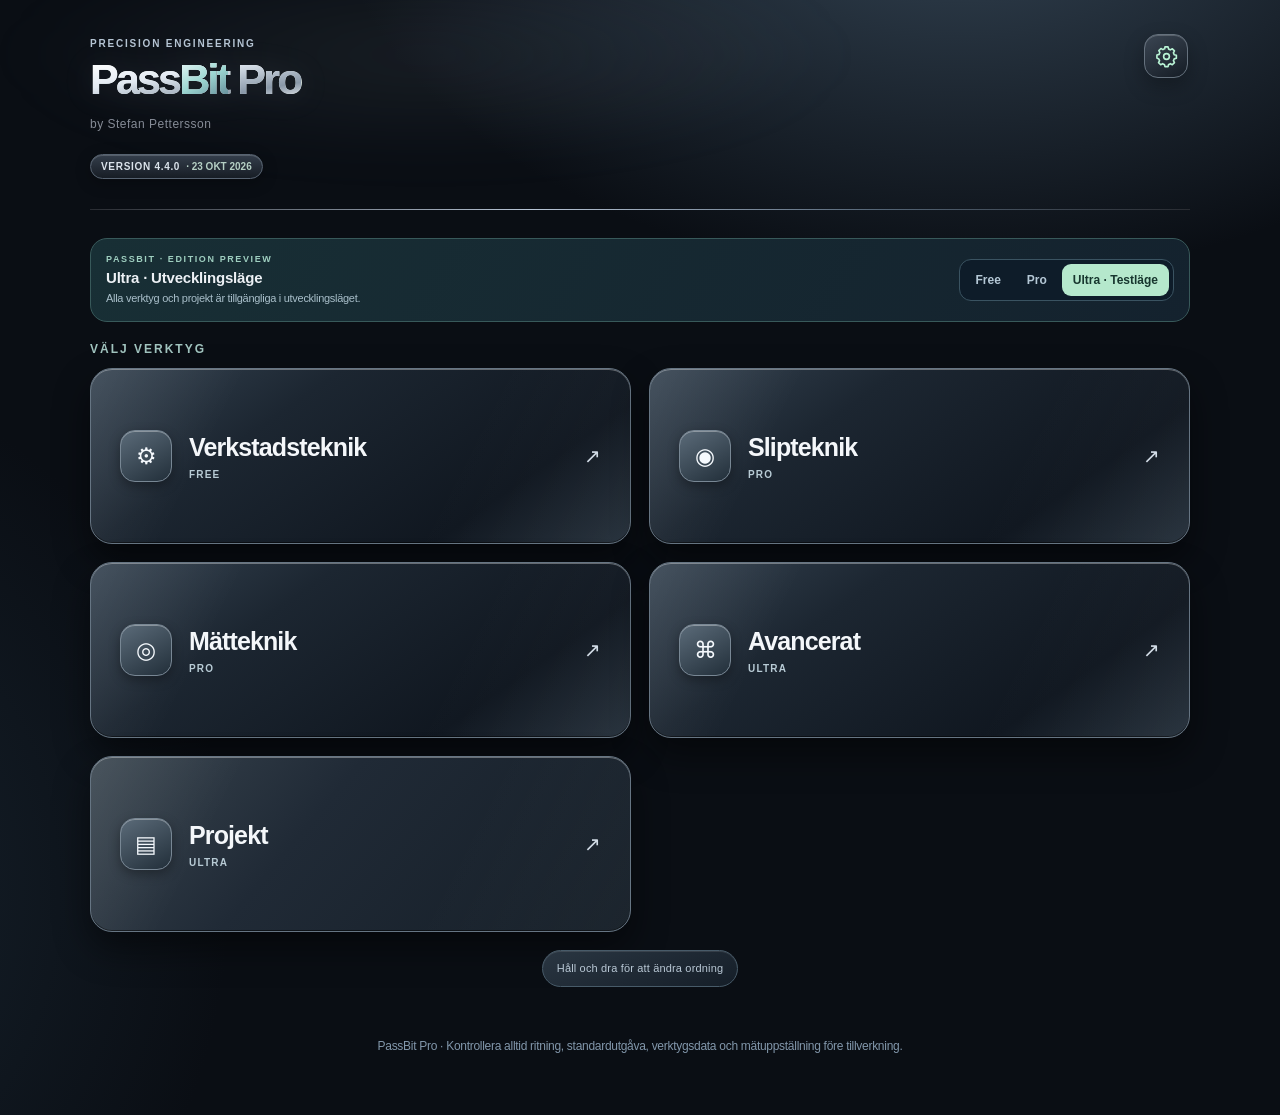
==== index.html @ 86dcd720 "PassBit 4.4.0 add hydraulics blade, Parker reference atlas and live measuring tools" ====
<!DOCTYPE html>

<html lang="sv"><head><meta charset="utf-8"/><meta content="width=device-width,initial-scale=1,viewport-fit=cover" name="viewport"/>
<meta content="#0d1727" name="theme-color"/><meta content="yes" name="apple-mobile-web-app-capable"/><meta content="black-translucent" name="apple-mobile-web-app-status-bar-style"/><meta content="PassBit Pro" name="apple-mobile-web-app-title"/>
<title>PassBit Pro – Precision Engineering</title>
<link rel="stylesheet" href="assets/css/base.css?v=4.3.0"><link rel="stylesheet" href="assets/css/motion.css?v=4.3.0"><link rel="stylesheet" href="assets/css/home-layout.css?v=4.3.0"><link rel="stylesheet" href="assets/css/projects.css?v=4.3.0"><link rel="stylesheet" href="assets/css/menu-design.css?v=4.3.0"><link rel="stylesheet" href="assets/css/feature-panels.css?v=4.3.0"><link rel="stylesheet" href="assets/css/hydraulics.css?v=4.4.0"></head><body class="home-view"><main>
<header><div class="eyebrow">PRECISION ENGINEERING</div><h1><span class="brand">Pass<span class="brand-accent">Bit</span> Pro</span></h1><p>by Stefan Pettersson</p><div class="pb-build-version" aria-label="Appversion">VERSION 4.4.0 <span>· 23 OKT 2026</span></div><button aria-label="Inställningar" class="settings-gear" id="settingsGear" title="Inställningar" type="button"><svg aria-hidden="true" class="pb-icon" fill="none" height="24" stroke="currentColor" stroke-linecap="round" stroke-linejoin="round" stroke-width="1.7" viewbox="0 0 24 24" width="24"><path d="M10.4 2h3.2l.6 2.3a8 8 0 0 1 1.8.8l2.1-1.1 2.2 2.2-1.1 2.1a8 8 0 0 1 .8 1.8l2.3.6v3.2l-2.3.6a8 8 0 0 1-.8 1.8l1.1 2.1-2.2 2.2-2.1-1.1a8 8 0 0 1-1.8.8l-.6 2.3h-3.2l-.6-2.3a8 8 0 0 1-1.8-.8l-2.1 1.1-2.2-2.2 1.1-2.1a8 8 0 0 1-.8-1.8L2 13.6v-3.2l2.3-.6a8 8 0 0 1 .8-1.8L4 5.9l2.2-2.2 2.1 1.1a8 8 0 0 1 1.8-.8z"></path><circle cx="12" cy="12" r="3"></circle></svg></button></header>
<section aria-label="Inställningar" class="hidden" id="settingsPanel">
<div class="panel settings-panel"><div class="settings-head"><h2 data-i18n="settings">Inställningar</h2><button aria-label="Stäng" class="settings-close" id="settingsClose" type="button"><svg aria-hidden="true" class="pb-icon" fill="none" height="24" stroke="currentColor" stroke-linecap="round" stroke-linejoin="round" stroke-width="1.7" viewbox="0 0 24 24" width="24"><path d="M5 5l14 14M19 5 5 19"></path></svg></button></div>
<label data-i18n="language" for="languageSelect">Språk</label><select id="languageSelect"><option value="sv">Svenska</option><option value="en">English</option></select>
<label data-i18n="theme" for="themeSelect">Utseende</label><select id="themeSelect"><option value="dark">Mörkt</option><option value="light">Ljust</option></select>
<label for="inputUnit">Inmatning / Input</label><select id="inputUnit"><option value="mm">Millimeter (mm)</option><option value="in">Inch (in) – ange via IN-knapp</option></select><p class="fine">I inch-läge visas en IN-knapp vid längdfälten. Ange måttet i tum så konverteras det exakt till mm för beräkningen. Detta ändrar inte sparade mätvärden.</p><label for="displayUnit">Resultatenhet / Display unit</label><select id="displayUnit"><option value="mm">Millimeter (mm)</option><option value="in">Tum (inch)</option></select><p class="fine">Visningen växlar enhet för längdresultat. Indata, beräkningsnoggrannhet och sparade mätvärden behålls i mm. Hastighet och vinklar påverkas inte.</p>
<div class="settings-group"><div class="section-kicker" id="gaugeSetSettingTitle">PASSBITSSET</div>
<button class="settings-gauge-btn" id="settingsGaugeSet" type="button"><span class="settings-gauge-icon"><svg aria-hidden="true" class="pb-icon" fill="none" height="24" stroke="currentColor" stroke-linecap="round" stroke-linejoin="round" stroke-width="1.7" viewbox="0 0 24 24" width="24"><rect height="18" rx="2" width="16" x="4" y="3"></rect><path d="M8 7h8M8 11h8M8 15h5M8 19h5"></path></svg></span><span class="settings-gauge-copy"><strong>Mitt passbitsset</strong><small>Visa och redigera mina passbitar</small></span><span aria-hidden="true">›</span></button><p class="fine">Nya beräkningsfält startar på 0. Ditt sparade passbitsset och dina projekt påverkas inte.</p>
</div>
<div class="pb63-settings"><div class="settings-group"><div class="section-kicker">OM APPEN</div><p class="fine"><strong>PassBit Pro · version 1.0</strong><br/>Precision Engineering · by Stefan Pettersson</p></div>
<div class="section-kicker">PERSONLIG VERKTYGSLÅDA</div>
<button class="settings-gauge-btn" id="pb63reorder" type="button"><span class="pb63-setting-symbol">↕</span><span class="settings-gauge-copy"><strong>Ordna mina verktyg</strong><small>Flytta menyer upp eller ned på startsidan</small></span><span>›</span></button>
<div aria-label="Ändra verktygens ordning" class="pb64-order-list hidden" id="pb64orderlist"></div>
<button class="settings-gauge-btn" id="pb63resetorder" type="button"><span class="pb63-setting-symbol">↺</span><span class="settings-gauge-copy"><strong>Återställ menyordning</strong><small>Visa verktygen i ursprunglig ordning</small></span><span>›</span></button>
<div class="section-kicker">MINA PROJEKT &amp; DATA</div>
<button class="settings-gauge-btn" id="pb63projects" type="button"><span class="pb63-setting-symbol">▤</span><span class="settings-gauge-copy"><strong>Sparade projekt</strong><small>Mätserier, servicejobb och projektöversikt</small></span><span>›</span></button>
<div aria-live="polite" class="hidden" id="pb63projectlist"></div>
<button class="settings-gauge-btn" id="pb63backup" type="button"><span class="pb63-setting-symbol">⇩</span><span class="settings-gauge-copy"><strong>Exportera komplett säkerhetskopia</strong><small>Inställningar, passbitar, mätningar och servicejobb · JSON</small></span><span>›</span></button>
<div class="section-kicker">ENHETER &amp; VISNING</div>
<label for="pb63tempunit">Temperaturenhet</label><select id="pb63tempunit"><option value="C">Celsius (°C)</option><option value="F">Fahrenheit (°F)</option></select>
<p class="fine">Temperaturfält visas i vald enhet. Beräkningarna använder fortfarande °C internt. Temperaturdifferenser och utvidgningskoefficienter ändras inte.</p>
<label for="pb63precision">Resultatprecision (där stöd finns)</label><select id="pb63precision"><option value="auto">Automatisk</option><option value="3">3 decimaler</option><option value="4">4 decimaler</option><option value="5">5 decimaler</option></select>
<p class="fine">Visningspreferens för framtida instrumentvyer. Befintliga verktyg behåller sina verifierade avrundningsregler.</p>
<div class="fine" id="pb63status" role="status"></div>
</div>
<p class="note" data-i18n="saved">Dina inställningar sparas på den här enheten.</p></div></section>
<div class="edition-panel" id="editionPanel"><div><div class="edition-label">PASSBIT · EDITION PREVIEW</div><strong id="editionName">Pro · Utvecklingsläge</strong><small id="editionDesc">Testa Free och Pro före lansering. Inga köp görs här.</small></div><div class="edition-actions"><button class="edition-btn" id="previewFree" type="button">Free</button><button class="edition-btn" id="previewPro" type="button">Pro</button><button type="button" class="edition-btn active" id="previewUltra">Ultra · Testläge</button></div></div>
<div class="sectiontitle" id="homeTitle">Välj verktyg</div>
<div aria-live="polite" class="panel hidden" id="upgradePanel"><div class="section-kicker">PASSBIT PRO</div><h2 id="upgradeTitle">Pro-verktyg</h2><p class="note" id="upgradeText">Detta verktyg ingår i Pro-versionen.</p><p class="fine" id="upgradeNote">Förhandsvisning: ingen betalning eller riktig licenskontroll är aktiverad.</p><button class="btn" id="previewUnlock" type="button">Visa i Pro-testläge</button></div>
<div class="pb63-order-banner" id="pb63orderbanner"><span>Ordna verktyg med pilarna ↑ ↓. Dina ändringar sparas automatiskt.</span><button id="pb63done" type="button">Klar</button></div>
<div aria-label="Välj område" class="pb-category-root" id="pb-category-root"><div class="pb-category-grid" id="pb-category-grid">
<button class="pb-category-card" data-category="workshop" type="button"><span class="pb-category-icon">⚙</span><strong>Verkstadsteknik</strong><span class="pb-tier">FREE</span><span class="pb-category-arrow">↗</span></button>
<button class="pb-category-card" data-category="grinding" type="button"><span class="pb-category-icon">◉</span><strong>Slipteknik</strong><span class="pb-tier">PRO</span><span class="pb-category-arrow">↗</span></button>
<button class="pb-category-card" data-category="metrology" type="button"><span class="pb-category-icon">◎</span><strong>Mätteknik</strong><span class="pb-tier">PRO</span><span class="pb-category-arrow">↗</span></button>
<button class="pb-category-card" data-category="advanced" type="button"><span class="pb-category-icon">⌘</span><strong>Avancerat</strong><span class="pb-tier">ULTRA</span><span class="pb-category-arrow">↗</span></button>
<button class="pb-category-card pb-category-project" data-category="projects" type="button"><span class="pb-category-icon">▤</span><strong>Projekt</strong><span class="pb-tier">ULTRA</span><span class="pb-category-arrow">↗</span></button>
</div><div class="pb-category-detail" hidden="" id="pb-category-detail"><button class="pb-category-back" id="pb-category-back" type="button">← Alla områden</button><div class="pb-category-head"><h2 id="pb-category-title"></h2><span class="pb-tier" id="pb-category-tier"></span></div><section id="pb-project-workspace" hidden aria-label="Projektarbetsyta">
<div class="pb-pj-top"><div><div class="section-kicker">ULTRA / ARBETSPLATS</div><h2>Projekt</h2><p class="fine">Kundjobb, mätvärden, FAT/SAT och servicerapporter · lagras lokalt på denna enhet.</p></div><button type="button" id="pj-new" class="btn">+ Nytt projekt</button></div>
<div id="pj-lock" hidden class="pb-pj-card"><h3>Projekt kräver Ultra</h3><p>Byt till Ultra-testläge i inställningarna för att prova projektarbetsytan.</p><button type="button" id="pj-try" class="btn">Prova Ultra</button></div>
<div id="pj-main">
<div class="pb-pj-card"><label for="pj-select">Välj projekt</label><select id="pj-select"><option value="">Inget projekt valt</option></select><p id="pj-status" class="fine" aria-live="polite"></p></div>
<form id="pj-form" class="pb-pj-card" autocomplete="off">
<div class="pb-pj-fields">
<label>Projektnamn<input id="pj-name" maxlength="100" required placeholder="Ex. SAT – Slipmaskin 02"></label>
<label>Kund / anläggning<input id="pj-client" maxlength="100" placeholder="Kund eller fabrik"></label>
<label>Maskin / serienummer<input id="pj-machine" maxlength="120" placeholder="Modell, maskinnummer"></label>
<label>Typ av uppdrag<select id="pj-type"><option>Service</option><option>FAT</option><option>SAT</option><option>Installation</option><option>Geometrikontroll</option><option>Annat</option></select></label>
<label>Datum<input id="pj-date" type="date"></label>
<label>Tekniker<input id="pj-tech" maxlength="100" placeholder="Ansvarig tekniker"></label>
</div>
<label>Arbetsbeskrivning / observationer<textarea id="pj-notes" rows="4" maxlength="12000" placeholder="Utfört arbete, observationer, åtgärder och återstående punkter"></textarea></label>
<div class="pb-pj-actions"><button type="submit" class="btn">Spara projekt</button><button type="button" id="pj-delete">Radera projekt</button></div>
</form>
<div class="pb-pj-card"><h3>Mätprotokoll</h3><p class="fine">Registrera mätvärden och godkända gränser. Tomma toleransfält innebär att ingen automatisk bedömning görs.</p>
<div class="pb-pj-fields">
<label>Mätpunkt<input id="pj-mpoint" maxlength="100" placeholder="Ex. Spindelkast X"></label>
<label>Uppmätt värde<input id="pj-mvalue" inputmode="decimal" placeholder="Ex. 0,006"></label>
<label>Enhet<input id="pj-munit" maxlength="20" placeholder="mm, µm, °C"></label>
<label>Min tillåtet<input id="pj-mmin" inputmode="decimal" placeholder="Valfritt"></label>
<label>Max tillåtet<input id="pj-mmax" inputmode="decimal" placeholder="Valfritt"></label>
</div><button type="button" class="btn" id="pj-add-measure">+ Lägg till mätpunkt</button>
<div class="pb-pj-table-wrap"><table class="pb-pj-table"><thead><tr><th>Mätpunkt</th><th>Värde</th><th>Gräns</th><th>Bedömning</th><th></th></tr></thead><tbody id="pj-measures"></tbody></table></div>
</div>
<div class="pb-pj-card"><h3>Rapport & säkerhetskopia</h3><p class="fine">Rapporten skapas som en HTML-fil som kan öppnas och skrivas ut till PDF. Kontrollera alltid värden och godkännanden mot tillämplig instruktion.</p>
<div class="pb-pj-actions"><button type="button" id="pj-report" class="btn">Exportera FAT/SAT-rapport</button><button type="button" id="pj-export">Exportera projekt (JSON)</button><label class="pb-pj-upload">Importera JSON<input id="pj-import" type="file" accept=".json,application/json" hidden></label></div>
</div></div></section><div class="pb-category-tools" id="pb-category-tools"></div></div></div><div aria-label="Snabbstart för verktyg" class="dashboard">
<button class="dashbtn" data-go="fits"><span class="glyph"><svg aria-hidden="true" class="pb-icon" fill="none" height="24" stroke="currentColor" stroke-linecap="round" stroke-linejoin="round" stroke-width="1.7" viewbox="0 0 24 24" width="24"><circle cx="12" cy="12" r="8"></circle><circle cx="12" cy="12" r="4"></circle><path d="M12 2v3M12 19v3M2 12h3M19 12h3"></path></svg></span><strong>ISO 286-passningar</strong><span aria-label="Pro" class="pro-label">PRO</span></button>
<button class="dashbtn" data-go="holes"><span class="glyph"><svg aria-hidden="true" class="pb-icon" fill="none" height="24" stroke="currentColor" stroke-linecap="round" stroke-linejoin="round" stroke-width="1.7" viewbox="0 0 24 24" width="24"><path d="M4 20 20 4M7 17l-2-2m6-2-2-2m6-2-2-2m6-2-2-2"></path><path d="M3 21h5M16 3h5"></path></svg></span><strong>Borr &amp; brotsch</strong></button>
<button class="dashbtn" data-go="screws"><span class="glyph"><svg aria-hidden="true" class="pb-icon" fill="none" height="24" stroke="currentColor" stroke-linecap="round" stroke-linejoin="round" stroke-width="1.7" viewbox="0 0 24 24" width="24"><path d="M8 3h8l3 5-3 5H8L5 8z"></path><path d="M12 13v8M9 17h6M9 20h6"></path></svg></span><strong>Skruv &amp; nycklar</strong></button>
<button class="dashbtn" data-go="sin"><span class="glyph"><svg aria-hidden="true" class="pb-icon" fill="none" height="24" stroke="currentColor" stroke-linecap="round" stroke-linejoin="round" stroke-width="1.7" viewbox="0 0 24 24" width="24"><path d="M3 20h18L3 4z"></path><path d="M3 15h5v5M7 20a4 4 0 0 0-4-4"></path></svg></span><strong>Sinuslinjal</strong></button>
<button class="dashbtn" data-go="blocks"><span class="glyph"><svg aria-hidden="true" class="pb-icon" fill="none" height="24" stroke="currentColor" stroke-linecap="round" stroke-linejoin="round" stroke-width="1.7" viewbox="0 0 24 24" width="24"><rect height="8" rx="1" width="6" x="3" y="13"></rect><rect height="12" rx="1" width="6" x="9" y="9"></rect><rect height="17" rx="1" width="6" x="15" y="4"></rect></svg></span><strong>Passbitsbyggare</strong><span aria-label="Pro" class="pro-label">PRO</span></button>
<button class="dashbtn" data-go="convert"><span class="glyph"><svg aria-hidden="true" class="pb-icon" fill="none" height="24" stroke="currentColor" stroke-linecap="round" stroke-linejoin="round" stroke-width="1.7" viewbox="0 0 24 24" width="24"><path d="M4 7h16m-4-4 4 4-4 4M20 17H4m4-4-4 4 4 4"></path></svg></span><strong>mm ↔ inch</strong></button>
<button class="dashbtn" data-go="thermal"><span class="glyph"><svg aria-hidden="true" class="pb-icon" fill="none" height="24" stroke="currentColor" stroke-linecap="round" stroke-linejoin="round" stroke-width="1.7" viewbox="0 0 24 24" width="24"><path d="M10 14V5a3 3 0 0 1 6 0v9a5 5 0 1 1-6 0Z"></path><path d="M13 10v8"></path><circle cx="13" cy="18" r="1"></circle></svg></span><strong>Temperatur</strong><span aria-label="Pro" class="pro-label">PRO</span></button>
<button class="dashbtn" data-go="fittings"><span class="glyph">⬡</span><strong>Rörkopplingar · bildatlas</strong></button>
<button class="dashbtn" data-go="cutting"><span class="glyph"><svg aria-hidden="true" class="pb-icon" fill="none" height="24" stroke="currentColor" stroke-linecap="round" stroke-linejoin="round" stroke-width="1.7" viewbox="0 0 24 24" width="24"><circle cx="12" cy="12" r="8"></circle><path d="M12 4v4m8 4h-4m-4 8v-4m-8-4h4"></path><path d="M10 10l4 4m0-4-4 4"></path></svg></span><strong>Skärdata</strong><span aria-label="Pro" class="pro-label">PRO</span></button>
<button class="dashbtn" data-go="grinding"><span class="glyph"><svg aria-hidden="true" class="pb-icon" fill="none" height="24" stroke="currentColor" stroke-linecap="round" stroke-linejoin="round" stroke-width="1.7" viewbox="0 0 24 24" width="24"><circle cx="12" cy="12" r="9"></circle><circle cx="12" cy="12" r="3"></circle><path d="M12 3v5m9 4h-5m-4 9v-5m-9-4h5"></path></svg></span><strong>Slipdata</strong></button>
<button class="dashbtn" data-go="runout"><span class="glyph"><svg aria-hidden="true" class="pb-icon" fill="none" height="24" stroke="currentColor" stroke-linecap="round" stroke-linejoin="round" stroke-width="1.7" viewbox="0 0 24 24" width="24"><circle cx="12" cy="12" r="9"></circle><circle cx="12" cy="12" r="3"></circle><path d="M12 3v4M21 12h-4M12 21v-4M3 12h4"></path></svg></span><strong>Kast &amp; excentricitet</strong><span aria-label="Pro" class="pro-label">PRO</span></button>
<button class="dashbtn" data-go="chain"><span class="glyph"><svg aria-hidden="true" class="pb-icon" fill="none" height="24" stroke="currentColor" stroke-linecap="round" stroke-linejoin="round" stroke-width="1.7" viewbox="0 0 24 24" width="24"><rect height="14" rx="2" width="18" x="3" y="5"></rect><path d="M7 5v5m4-5v3m4-3v5m4-5v3"></path></svg></span><strong>Toleranskedjor</strong><span aria-label="Pro" class="pro-label">PRO</span></button>
<button class="dashbtn" data-go="shrink"><span class="glyph"><svg aria-hidden="true" class="pb-icon" fill="none" height="24" stroke="currentColor" stroke-linecap="round" stroke-linejoin="round" stroke-width="1.7" viewbox="0 0 24 24" width="24"><path d="M10 14V5a3 3 0 0 1 6 0v9a5 5 0 1 1-6 0Z"></path><path d="M13 10v8"></path></svg></span><strong>Krymp &amp; presspassning</strong><span aria-label="Pro" class="pro-label">PRO</span></button>
<button class="dashbtn" data-go="measure"><span class="glyph"><svg aria-hidden="true" class="pb-icon" fill="none" height="24" stroke="currentColor" stroke-linecap="round" stroke-linejoin="round" stroke-width="1.7" viewbox="0 0 24 24" width="24"><rect height="18" rx="2" width="14" x="5" y="4"></rect><path d="M9 4V2h6v2M9 11h6M9 15h6M9 19h4"></path></svg></span><strong>Mätprotokoll</strong><span aria-label="Pro" class="pro-label">PRO</span></button>
<button class="dashbtn" data-go="metrology"><span class="glyph">◈</span><strong>Mätteknik</strong><span class="pro-label">PRO</span></button>
<button class="dashbtn" data-go="alignment"><span class="glyph">◈</span><strong>Maskingeometri</strong><span class="pro-label">PRO</span></button>
<button class="dashbtn" data-go="cncpro"><span class="glyph">◈</span><strong>CNC-teknik</strong><span class="pro-label">PRO</span></button>
<button class="dashbtn" data-go="grindpro"><span class="glyph">◉</span><strong>Slipteknik</strong><span class="pro-label">PRO</span></button>
<button class="dashbtn" data-go="field"><span class="glyph">◈</span><strong>Fältservice &amp; SAT/FAT</strong><span class="pro-label">PRO</span></button>
<button class="dashbtn" data-go="assistant"><span class="glyph">◈</span><strong>Precision Assistant</strong><span class="pro-label">PRO</span></button>
<button class="dashbtn" data-go="analysis10"><span class="glyph">◎</span><strong>Rundhetsanalys</strong><span class="pro-label">PRO</span></button>
<button class="dashbtn" data-go="diagnostic10"><span class="glyph">⌁</span><strong>Diagnostik · Slipning & spindel</strong><span class="pro-label">PRO</span></button>
<button class="dashbtn" data-go="workshop10"><span class="glyph">⌑</span><strong>Verkstadsreferens</strong><span class="pro-label">PRO</span></button>
<button class="dashbtn" data-go="reports10"><span class="glyph">▤</span><strong>Kontrollrapporter</strong><span class="pro-label">PRO</span></button>
<button class="dashbtn" data-go="sinumerik"><span class="glyph"><svg aria-hidden="true" class="pb-icon" fill="none" height="24" stroke="currentColor" stroke-linecap="round" stroke-linejoin="round" stroke-width="1.7" viewbox="0 0 24 24" width="24"><rect height="16" rx="2" width="18" x="3" y="4"></rect><path d="M7 9h10M7 13h4M15 13h2M7 17h3"></path></svg></span><strong>SINUMERIK ONE</strong></button><button class="dashbtn" data-go="abbrobot"><span class="glyph">▣</span><strong>ABB Robotar</strong></button><button class="dashbtn" data-go="pneumatics" type="button"><span class="glyph">◫</span><strong>Pneumatik · Festo</strong></button><button class="dashbtn" data-go="cylinders" type="button"><span class="glyph">▤</span><strong>Cylindrar &amp; sensorer</strong></button><button class="dashbtn" data-go="hydraulics" type="button"><span class="glyph">◈</span><strong>Hydraulik · Parker</strong></button><button class="dashbtn" data-go="drawings" type="button"><span class="glyph">⌗</span><strong>Ritningsläsning</strong></button><button class="dashbtn" data-go="electrical" type="button"><span class="glyph">⌁</span><strong>Elscheman</strong></button></div><section class="hidden" id="electrical"><div class="panel"><div class="section-kicker">ELTEKNIK · REFERENSBANK</div><h2>Elscheman</h2><p class="fine">Symboler, komponentbeteckningar, principkopplingar och säker systematisk felsökning.</p><div class="pb6-grid">
<div class="pb6-card wide"><h3>Så läser du ett elschema</h3><ol class="tech-steps"><li>Identifiera matningsspänning, jord/PE, ritningsrevision och sidreferenser.</li><li>Följ kretsen från källa via skydd, manöverdon och förreglingar till last.</li><li>Läs kontaktens normalläge (opåverkad/ospänningssatt), inte hur den står vid fel.</li><li>Följ komponentbeteckningar, plintnummer och korsreferenser mellan sidor.</li><li>Verifiera med dokumentation och säker mätmetod innan du drar slutsatser.</li></ol></div>
<div class="pb6-card wide"><h3>Princip · 24 V DC reläkrets</h3><div class="tech-diagram"><svg aria-label="Förenklat styrschema med säkring, normalt stängd stoppkontakt, normalt öppen startkontakt och reläspole" role="img" viewbox="0 0 340 202"><rect fill="#0c2329" height="200" rx="8" stroke="#52746e" width="338" x="1" y="1"></rect><g fill="none" stroke="#b5ecd3" stroke-width="2"><path d="M44 27v145 M294 27v145 M44 55h32 M105 55h34 M164 55h35 M229 55h36 M265 55h29"></path><rect height="16" width="29" x="76" y="47"></rect><path d="M139 45v20 M164 45v20 M139 65l25 -20 M199 45v20 M229 45v20"></path><rect height="24" rx="12" width="29" x="265" y="43"></rect></g><g fill="#b8ead8" font-size="11"><text x="19" y="20">+24V</text><text x="281" y="20">0V</text><text x="77" y="40">F1</text><text x="141" y="39">S0</text><text x="203" y="39">S1</text><text x="268" y="37">K1</text><text x="72" y="97">Säkring</text><text x="135" y="97">NC STOPP</text><text x="204" y="97">NO START</text><text x="266" y="97">Spole</text></g><text fill="#94b9b1" font-size="10" x="18" y="190">FÖRENKLAD UTBILDNINGSSKISS · EJ SÄKERHETSKRETS</text></svg></div><p class="fine">F1 = skydd, S0 = normalt stängd kontakt, S1 = normalt öppen kontakt, K1 = reläspole. Detta är en pedagogisk seriekrets utan självhållning eller säkerhetsklassning.</p></div>
<div class="pb6-card"><h3>Vanliga beteckningar</h3><table class="tech-table"><tr><th>Exempel</th><th>Betydelse</th></tr><tr><td>F1</td><td>Säkring / skydd</td></tr><tr><td>S1</td><td>Brytare / tryckknapp</td></tr><tr><td>K1</td><td>Relä / kontaktor</td></tr><tr><td>Q1</td><td>Kopplings-/brytapparat</td></tr><tr><td>M1</td><td>Motor</td></tr><tr><td>X1</td><td>Plint / anslutning</td></tr><tr><td>PE</td><td>Skyddsledare</td></tr><tr><td>13–14</td><td>Ofta NO-hjälpkontakt</td></tr><tr><td>21–22</td><td>Ofta NC-hjälpkontakt</td></tr><tr><td>A1–A2</td><td>Ofta spolanslutning</td></tr></table><p class="fine">Beteckningar och numrering måste alltid verifieras mot schemat och komponentens datablad.</p></div>
<div class="pb6-card"><h3>Felsökning utan att gissa</h3><details class="pb6-info"><summary>Relä drar inte</summary><p>Kontrollera dokumenterad matning, förreglingskedja, styrsignal och spolspecifikation. Mät bara enligt godkänd metod och behörighet.</p></details><details class="pb6-info"><summary>PLC-utgång aktiveras men inget händer</summary><p>Skilj mellan logiskt utgångstillstånd, fysisk utgång, relä/kontaktor, matning och last. Beakta skyddskretsar.</p></details><details class="pb6-info"><summary>Givarsignal saknas</summary><p>Kontrollera givartyp (PNP/NPN/analog), matning, kablage, plint och PLC-ingångens konfiguration.</p></details><details class="pb6-info"><summary>Motor startar inte</summary><p>Dokumentera felkod, motorstartvillkor, skydd, frekvensomriktarstatus och relevanta förreglingar. Forcera aldrig skydd.</p></details></div>
<div class="pb6-card wide"><h3>Övning · NO eller NC?</h3><p>En kontakt är ritad <strong>normalt öppen (NO)</strong>. Vad betyder det?</p><div class="tech-choices"><button data-elec-answer="a" type="button">Öppen i opåverkat tillstånd</button><button data-elec-answer="b" type="button">Öppen när maskinen kör</button><button data-elec-answer="c" type="button">Alltid spänningslös</button></div><p aria-live="polite" class="fine" id="elec-feedback"></p></div>
<div class="pb6-card wide"><h3>Elsäkerhet</h3><p class="fine">Endast behörig/kvalificerad personal får utföra arbeten som kräver sådan kompetens. Följ anläggningens frånkopplings-, lås-/märknings- och kontrollrutiner. En ritning är inte bevis för att en krets är spänningslös.</p></div>
</div></div></section><section class="hidden" id="drawings"><div class="panel"><div class="section-kicker">TEKNISK DOKUMENTATION</div><h2>Ritningsläsning</h2><p class="fine">Lär dig läsa måttsättning, snitt, toleranser och geometriska krav. Illustrerade exempel är pedagogiska.</p><div class="pb6-grid">
<div class="pb6-card wide"><h3>Läs en verkstadsritning i rätt ordning</h3><div class="tech-diagram"><svg aria-label="Förenklad ritning av platta med hål och måttsättning" role="img" viewbox="0 0 340 206"><rect fill="#0c2329" height="204" rx="8" stroke="#52746e" width="338" x="1" y="1"></rect><g fill="none" stroke="#b6ead4" stroke-width="2"><rect height="90" width="160" x="86" y="42"></rect><circle cx="166" cy="87" r="19"></circle><path d="M166 27v121 M72 87h188" stroke-dasharray="5 5"></path></g><g fill="none" stroke="#8eb7b3" stroke-width="1"><path d="M86 142v20M246 142v20M86 154h160M75 42H52M75 132H52M63 42v90"></path><path d="M86 154l7 -4v8zM246 154l-7 -4v8zM63 42l-4 7h8zM63 132l-4 -7h8z"></path></g><g fill="#b7f2d8" font-size="12" text-anchor="middle"><text x="166" y="150">80 ±0,1</text><text transform="rotate(-90 42 90)" x="42" y="90">45</text><text x="215" y="78">⌀20 H7</text></g><text fill="#91b5b0" font-size="10" x="16" y="189">PRINCIPSKISS · EJ TILLVERKNINGSUNDERLAG</text></svg></div><ol class="tech-steps"><li>Läs ritningshuvudet: artikel, revision, skala, material och generell tolerans.</li><li>Identifiera vyer, snitt, detaljer och projiceringsmetod.</li><li>Läs mått, toleranser och referenser innan du tolkar geometrikrav.</li><li>Planera hur varje krav kan mätas och vilka datum/referenser som gäller.</li></ol></div>
<div class="pb6-card"><h3>Mått och toleranser</h3><details class="pb6-info"><summary>⌀, R, M och djup</summary><p>⌀ = diameter, R = radie, M = metrisk gänga. Djup och försänkning anges med särskilda symboler eller noteringar.</p></details><details class="pb6-info"><summary>80 ±0,1</summary><p>Tillåtet måttintervall 79,9–80,1 mm. Kontrollera om måttet är direkt tolererat eller styrs av generella toleranser.</p></details><details class="pb6-info"><summary>⌀20 H7</summary><p>H7 är toleransläge och grad för hål enligt ISO 286. Exakta gränsmått beror på nominell diameter och ska hämtas ur tabell/beräkningsverktyg.</p></details><details class="pb6-info"><summary>Generella toleranser</summary><p>Får bara tillämpas om ritningen hänvisar till relevant standard och version. Anta inte automatiskt ISO 2768.</p></details></div>
<div class="pb6-card"><h3>Form- och lägestoleranser (GPS)</h3><table class="tech-table"><tr><th>Begrepp</th><th>Vad kontrolleras?</th></tr><tr><td>Planhet</td><td>En ytas avvikelse från idealplan</td></tr><tr><td>Rundhet</td><td>Tvärsnittets avvikelse från cirkelform</td></tr><tr><td>Parallellitet</td><td>Orientering relativt datum</td></tr><tr><td>Vinkelräthet</td><td>90°-orientering relativt datum</td></tr><tr><td>Position</td><td>Läge relativt angivna datum</td></tr><tr><td>Kast</td><td>Variation vid rotation kring datumaxel</td></tr></table><p class="fine">Symboler, datum och materialvillkor måste läsas som en sammanhängande toleransram enligt aktuell ISO GPS-standard.</p></div>
<div class="pb6-card wide"><h3>Övning · tolka ett mått</h3><p>Ritningen anger <strong>25,00 ±0,05 mm</strong>. Vilket måttintervall är tillåtet?</p><div class="tech-choices"><button data-draw-answer="a" type="button">24,95–25,05 mm</button><button data-draw-answer="b" type="button">24,50–25,50 mm</button><button data-draw-answer="c" type="button">25,00–25,05 mm</button></div><p aria-live="polite" class="fine" id="draw-feedback"></p></div>
</div></div></section><section class="hidden" id="cylinders"><div class="panel pb40-panel"><div class="section-kicker">AUTOMATION · PNEUMATIK & SENSORTEKNIK</div><h2>Cylindrar & sensorer</h2><p class="fine">Interaktiv teknikguide för pneumatiska cylindrar, givare, ändlägesdetektering och grundläggande dimensionering. Illustrerade principer, inte fabrikatsspecifika produktbilder.</p><div class="pb40-tabs"><button type="button" class="active" data-view="cylinder">Cylindrar</button><button type="button" data-view="sensor">Sensorer</button><button type="button" data-view="setup">Bygg en funktion</button></div><div class="pb40-page" data-page="cylinder"><div class="pb40-fields"><label>Cylindertyp<select id="pb40-type"><option value="double">Dubbelverkande kolvcylinder</option><option value="single">Enkelverkande med fjäderretur</option><option value="rodless">Kolvstångslös cylinder</option><option value="compact">Kompaktcylinder</option></select></label><label>Kolvborrning Ø (mm)<input id="pb40-bore" type="number" min="6" max="320" value="32"></label><label>Kolvstång Ø (mm)<input id="pb40-rod" type="number" min="0" max="160" value="12"></label><label>Slaglängd (mm)<input id="pb40-stroke" type="number" min="1" max="3000" value="100"></label><label>Arbetstryck (bar, övertryck)<input id="pb40-pressure" type="number" min="0" max="16" step="0.1" value="6"></label><label>Verkningsgrad, uppskattad (%)<input id="pb40-eff" type="number" min="1" max="100" value="85"></label></div><svg id="pb40-cylinder-svg" viewBox="0 0 620 270" role="img" aria-label="Teknisk illustration av vald pneumatisk cylinder"></svg><div class="pb40-stats" id="pb40-stats" aria-live="polite"></div><p class="fine">Beräkning: F = p × A × uppskattad verkningsgrad. Kraftvärdena är statiska uppskattningar och inkluderar inte externa laster, dynamik eller fjäderkraft. Luftvolym avser cylindervolym per slag, inte fri luftförbrukning (Nl).</p></div><div class="pb40-page" data-page="sensor" hidden><div class="pb40-sensor-list" id="pb40-sensor-list"></div></div><div class="pb40-page" data-page="setup" hidden><h3>Välj cylinder och ändlägesgivare</h3><p class="fine">Exempel på en enkel sekvens: cylinder ut → sensor B1 aktiveras → cylinder in → sensor B0 aktiveras.</p><div class="pb40-fields"><label>Cylinder<select id="pb40-setup-cylinder"><option>Dubbelverkande ISO 15552</option><option>Kompakt ISO 21287</option><option>Kolvstångslös cylinder</option></select></label><label>Givarteknik<select id="pb40-setup-sensor"><option>Magnetisk reed-givare</option><option>Elektronisk Hall-givare</option><option>Induktiv givare</option></select></label><label>Matningsspänning<select id="pb40-voltage"><option>24 V DC</option><option>12 V DC</option></select></label></div><svg id="pb40-setup-svg" viewBox="0 0 620 250" role="img" aria-label="Cylinder med två ändlägesgivare"></svg><div id="pb40-setup-result" class="pb38-result"></div><button type="button" class="btn" id="pb40-copy">Kopiera komponentförslag</button><p class="fine">Kontrollera givarfäste, cylinderns magnetkolv, elektrisk utgång (PNP/NPN), kontakt M8/M12, kabel, skyddsklass och PLC-ingång innan beställning. En reed-/Hall-givare kräver normalt magnetkolv.</p></div></div></section><section class="hidden" id="hydraulics"><div class="panel">
<div class="section-kicker">HYDRAULIK · PARKER / ERMETO · TEKNIKBIBLIOTEK</div><h2>Hydraulik · kopplingar, rör & mätteknik</h2>
<p class="fine">Sökbar guide till hydraulkomponenter, rör, slangar, tryck, flöde och mätinstrument. Utgångspunkt i Parker-familjer. Tekniska principskisser – inte produktfotografier eller verifierade artikelnummer.</p>
<div class="hyd-tabs"><button type="button" class="active" data-tab="catalog">Kopplingar & delar</button><button type="button" data-tab="calc">Tryck & rör</button><button type="button" data-tab="gauge">Tryckmätare</button><button type="button" data-tab="flow">Flödesmätare</button><button type="button" data-tab="guide">Symboler & begrepp</button></div>
<div class="hyd-page" data-page="catalog"><div class="hyd-panel"><h3>Sök i hydraulikdatabasen</h3><p class="fine">Exempel: EO 24°, ORFS, JIC, slang, T-koppling, fläns, filter eller backventil.</p><div class="hyd-searchbox"><input id="hyd-search" type="search" placeholder="Sök koppling, rör, slang, ventil…" aria-label="Sök hydraulkomponent"><select id="hyd-filter" aria-label="Filtrera komponenter"><option>Alla</option><option>Rörkoppling</option><option>Gänga</option><option>Rör</option><option>Slang</option><option>Fläns</option><option>Ventil</option><option>System</option></select></div><div class="hyd-presets"><button type="button" data-hyd-preset="EO">EO</button><button type="button" data-hyd-preset="ORFS">ORFS</button><button type="button" data-hyd-preset="T-koppling">T-koppling</button><button type="button" data-hyd-preset="slang">Slang</button><button type="button" data-hyd-preset="filter">Filter</button></div><p id="hyd-count" class="fine"></p><div id="hyd-list" class="hyd-list"></div></div><div id="hyd-detail" class="hyd-detail" aria-live="polite"></div><p class="fine">Verifiera dimensioner, tätningssystem, arbetstryck och kombinationer mot <a href="https://ph.parker.com/" target="_blank" rel="noopener noreferrer">Parker Product &amp; Support</a> och aktuell tillverkarinformation. Parker-sortimentet är större än denna introduktionsdatabas.</p></div>
<div class="hyd-page" data-page="calc" hidden><div class="hyd-panel"><h3>Tryck, flöde, rörhastighet & effekt</h3><p class="fine">Ändra värden och se beräknade resultat. Rördiametern avser invändigt mått, inte ytterdiameter.</p><div class="hyd-grid"><label>Arbetstryck (bar)<input id="hyd-pressure" type="number" min="0" value="160" step="1"></label><label>Flöde (l/min)<input id="hyd-flow" type="number" min="0" value="30" step="1"></label><label>Rör innerdiameter (mm)<input id="hyd-id" type="number" min="0.1" value="12" step=".1"></label><label>Rak rörlängd (m)<input id="hyd-length" type="number" min="0" value="5" step=".5"></label><label>Kinematisk viskositet (mm²/s, cSt)<input id="hyd-visc" type="number" min=".1" value="32" step="1"></label><label>Densitet (kg/m³)<input id="hyd-density" type="number" min="1" value="860" step="10"></label><label>Total verkningsgrad (%)<input id="hyd-eff" type="number" min="1" max="100" value="85" step="1"></label></div><div id="hyd-pipe-svg" class="hyd-pipe"></div><div id="hyd-results" aria-live="polite"></div></div><div class="hyd-panel"><h3>Grundformler</h3><p><strong>Flödeshastighet:</strong> v = Q/A, där Q är volymflöde i m³/s och A rörets fria area i m².</p><p><strong>Hydraulisk effekt:</strong> P (kW) = p (bar) × Q (l/min) / 600.</p><p><strong>Cylinderkraft:</strong> F (N) = p (bar) × 10⁵ × A (m²). Retursidan har mindre effektiv area om kolvstång finns.</p><p><strong>Rörtryckfall:</strong> beror på längd, diameter, vätskans viskositet och densitet samt lokala motstånd.</p><p class="hyd-note">Säkerhet: dimensionera aldrig slang, rör, kopplingar eller tryckbegränsning enbart från denna kalkyl. Kontrollera tryckklass, pulslast, temperatur, media och tillämpliga standarder.</p></div></div>
<div class="hyd-page" data-page="gauge" hidden><div class="hyd-panel"><h3>Tryckmätare · visning och noggrannhet</h3><div class="hyd-grid"><label>Mätområde, max (bar)<input id="hyd-gauge-range" type="number" min="1" value="250"></label><label>Visat tryck (bar)<input id="hyd-gauge-reading" type="number" min="0" value="160"></label><label>Noggrannhetsklass (% FS)<input id="hyd-gauge-accuracy" type="number" min="0" step=".1" value="1"></label></div><div id="hyd-gauge-svg" class="hyd-dial"></div><div id="hyd-gauge-info" aria-live="polite"></div></div><div class="hyd-guide"><article><h3>Bourdonrör</h3><p>Mekanisk mätare där ett böjt metallrör deformeras av trycket och driver visaren. Vanlig för lokal avläsning.</p></article><article><h3>Tryckgivare / transducer</h3><p>Omvandlar tryck till elektrisk signal, exempelvis 4–20 mA eller 0–10 V. Kontrollera absoluttryck kontra övertryck (gauge), mätområde och matning.</p></article><article><h3>Manometer, differenstryck & pulsdämpning</h3><p>Differenstryck = skillnaden mellan två tryckpunkter, ofta över filter. Vid tryckpulser kan dämpare, vätskefyllning eller särskilt instrument behövas.</p></article></div></div>
<div class="hyd-page" data-page="flow" hidden><div class="hyd-panel"><h3>Flödesmätare · avläsning och fel</h3><div class="hyd-grid"><label>Flöde (l/min)<input id="hyd-meter-flow" type="number" min="0" value="35"></label><label>Mätområde max (l/min)<input id="hyd-meter-range" type="number" min="1" value="100"></label><label>Noggrannhet (%)<input id="hyd-meter-accuracy" type="number" min="0" step=".1" value="1"></label><label>Fel anges som<select id="hyd-meter-type"><option value="fs">% av fullskala (FS)</option><option value="reading">% av avläst värde</option></select></label></div><div id="hyd-meter-svg" class="hyd-pipe"></div><div id="hyd-meter-info" aria-live="polite"></div></div><div class="hyd-guide"><article><h3>Turbinflödesmätare</h3><p>Rotorhastigheten följer flödet. Känslig för viskositet, smuts och störd strömningsprofil.</p></article><article><h3>Kugghjulsflödesmätare</h3><p>Positiv deplacementmätning: räknar definierade volymer per rotation. Används ofta för hydraulolja.</p></article><article><h3>Variabel area / rotameter</h3><p>En flottör visar flödet på en graderad skala. Instrumentets kalibrering måste stämma med medium och driftförhållanden.</p></article><article><h3>Ultraljud</h3><p>Beräknar flöde från ljudutbredning. Kräver rätt montage, rördata och lämplig vätska.</p></article></div></div>
<div class="hyd-page" data-page="guide" hidden><div class="hyd-guide"><article><h3>P · A · B · T · L</h3><p><strong>P</strong> = tryckmatning från pump. <strong>A/B</strong> = arbetsportar till förbrukare. <strong>T</strong> = tank/retur. <strong>L</strong> = läckoljeledning eller dränering beroende på komponent.</p></article><article><h3>bar · MPa · psi</h3><p>1 bar = 0,1 MPa ≈ 14,5 psi. 100 bar = 10 MPa. En tryckmätare visar vanligen övertryck relativt atmosfären.</p></article><article><h3>l/min · m³/h · cSt</h3><p><strong>l/min</strong> är volymflöde. 60 l/min = 3,6 m³/h. <strong>cSt</strong> (mm²/s) är kinematisk viskositet – hur trögflytande oljan är.</p></article><article><h3>Δp · PN · WP · BP</h3><p><strong>Δp</strong> = tryckskillnad/tryckfall. <strong>PN</strong> = nominell tryckbeteckning. <strong>WP</strong> = arbetstryck. <strong>BP</strong> = sprängtryck. Sprängtryck får inte användas som tillåtet arbetstryck.</p></article><article><h3>24° EO · 37° JIC · ORFS</h3><p>24° och 37° anger olika tätningsgeometrier. ORFS tätar med O-ring mot plan yta. Gängor som ser lika ut garanterar inte kompatibel tätning.</p></article><article><h3>ISO 1219 · hydraulsymboler</h3><p>Riktningsventiler ritas med rutor (ett per läge). Pilar anger möjliga flödesvägar. Pump symboliseras vanligtvis med cirkel och fylld triangel utåt, hydraulmotor med triangel inåt. Streckad linje anger normalt styrsignal/pilotledning.</p></article><article><h3>Rördimension & väggtjocklek</h3><p>Exempel 12 × 1,5 mm betyder 12 mm ytterdiameter och 1,5 mm väggtjocklek. Nominell innerdiameter ≈ 12 − 2 × 1,5 = 9 mm. Kontrollera rörtoleranser och faktisk dimension.</p></article><article><h3>Säker service</h3><p>Avlasta tryck, säkra laster och ackumulatorer, kontrollera noll energi och använd lämplig skyddsutrustning före demontering. Hydraulolja under tryck kan ge allvarliga injektionsskador.</p></article></div></div>
</div></section><section class="hidden" id="pneumatics"><div class="panel"><div class="section-kicker">AUTOMATION · PNEUMATIK</div><h2>Pneumatik &amp; Festo</h2><p class="fine">Ventiler, pneumatiska symboler, portnummer och strukturerad felsökning.</p><div class="pb6-grid">
<div class="pb6-card wide"><h3>Ventilsymboler · interaktiv guide</h3><p class="fine">Förenklade principillustrationer enligt vanlig ISO 1219-logik. Rutorna representerar lägen; anslutningarna visas schematiskt. Kontrollera alltid den faktiska ventilens symbol och artikelnummer.</p><label for="pneu-valve">Välj ventil</label><select id="pneu-valve"><option value="32">3/2-ventil · normalt stängd (NC)</option><option value="52">5/2-ventil · dubbelverkande cylinder</option><option value="53">5/3-ventil · stängt mittläge</option><option value="22">2/2-ventil · av/på</option></select><label for="pneu-state">Läge</label><select id="pneu-state"></select><div aria-live="polite" class="tech-diagram" id="pneu-diagram"></div><p class="fine" id="pneu-explain"></p></div>
<div class="pb6-card"><h3>Portnummer och bokstäver</h3><table class="tech-table"><tr><th>Port</th><th>Vanlig betydelse</th></tr><tr><td>1 / P</td><td>Tryckmatning</td></tr><tr><td>2 / A</td><td>Arbetsport A</td></tr><tr><td>4 / B</td><td>Arbetsport B</td></tr><tr><td>3 / R</td><td>Avluftning A</td></tr><tr><td>5 / S</td><td>Avluftning B</td></tr><tr><td>12 / 14</td><td>Pilot-/styranslutningar, beroende på ventil</td></tr></table><p class="fine">Portbeteckningar kan variera mellan produktserier.</p></div>
<div class="pb6-card"><h3>Festo · vanliga komponenter</h3><details class="pb6-info"><summary>Magnetventil</summary><p>Elektrisk spole växlar en ventilslid eller pilotstyrning. Monostabil ventil återgår normalt med fjäder; bistabil kan behålla läge efter styrpulsen.</p></details><details class="pb6-info"><summary>Tryckregulator / filterregulator</summary><p>Ställer ned och stabiliserar arbetstryck. Filter avskiljer partiklar/kondens enligt produktens kapacitet.</p></details><details class="pb6-info"><summary>Strypbackventil</summary><p>Strypning i en flödesriktning och friare flöde i den andra. Används ofta för att justera cylinderhastighet via frånluftsstrypning.</p></details><details class="pb6-info"><summary>Tryckgivare / tryckvakt</summary><p>Övervakar tryck och ger analog signal eller kopplingssignal beroende på modell.</p></details><details class="pb6-info"><summary>Dubbelverkande cylinder</summary><p>Tryck på A eller B ger rörelse i respektive riktning. Avluftning av motsatt kammare krävs.</p></details></div>
<div class="pb6-card wide"><h3>Felsökning · välj symptom</h3><select id="pneu-symptom"><option value="nomove">Cylinder rör sig inte</option><option value="slow">Långsam eller ryckig rörelse</option><option value="leak">Luftläckage</option><option value="coil">Ventilen växlar inte</option><option value="pressure">Tryckfall</option></select><button id="pneu-check" type="button">Visa kontrollpunkter</button><ol aria-live="polite" class="tech-steps" id="pneu-steps"></ol><p class="fine">Tryckluft kan ge oväntad rörelse. Isolera och avlasta energi enligt maskinens LOTO-rutin innan ingrepp. Lossa aldrig slangar under tryck.</p></div>
<div class="pb6-card wide"><h3>Festo · originaldokumentation</h3><p class="fine">Illustrationerna är generiska utbildningsexempel, inte Festo-produktspecifika kopplingsritningar.</p><a href="https://www.festo.com/" rel="noopener noreferrer" target="_blank">Festo – produktinformation och datablad ↗</a></div>
</div></div></section><section class="hidden" id="abbrobot"><div class="panel">
<div class="section-kicker">ROBOTIK · KUNSKAPSBANK</div><h2>ABB Robotar</h2>
<p class="fine">Snabbguide för ABB IRC5 och OmniCore, RobotWare, FlexPendant och RAPID. Menyer, alarm och funktioner beror på styrsystem, RobotWare-version och maskinbyggarens integration.</p>
<div class="pb6-grid">
<div class="pb6-card wide"><h3>Sök ABB-begrepp</h3><input id="abb-search" placeholder="Sök t.ex. RAPID, robtarget, EIO, motors on" type="search"/><div class="fine" id="abb-count"></div><div class="sinu-results" id="abb-results"></div></div>
<div class="pb6-card wide"><h3>Felsökningsassistent</h3><p class="fine">Registrera händelsekod och exakt text från Event Log. Appen föreslår kontroller, men identifierar inte automatiskt alarmorsaken.</p>
<div class="sinu-form-grid">
<label>Maskin / cell<input id="abb-machine" placeholder="Robot, cell eller serienummer"/></label>
<label>Styrsystem<select id="abb-controller"><option>Okänt</option><option>IRC5</option><option>OmniCore</option></select></label>
<label>RobotWare-version<input id="abb-version" placeholder="Exempel: version enligt HMI"/></label>
<label>Event / alarmnummer<input id="abb-code" inputmode="numeric" placeholder="Skriv av exakt kod"/></label>
<label class="sinu-full">Eventtext<input id="abb-event" placeholder="Skriv av full text"/></label>
<label>Problemområde<select id="abb-symptom"><option value="event">Event / alarm</option><option value="motion">Rörelse / axel</option><option value="program">RAPID-program / stopp</option><option value="io">I/O / kommunikation</option><option value="tool">Tooldata / workobject</option><option value="cal">Kalibrering / noggrannhet</option><option value="safety">Säkerhetsstopp / förregling</option></select></label>
<label>Driftläge<select id="abb-mode"><option>Ej noterat</option><option>Manuellt</option><option>Automatiskt</option></select></label>
<label class="sinu-full">Observationer<textarea id="abb-notes" placeholder="Vad hände? Tidpunkt, RAPID-rad, status, senaste ändringar..." rows="3"></textarea></label>
</div>
<button id="abb-generate" type="button">Visa kontrollplan</button>
<div aria-live="polite" class="sinu-plan" hidden="" id="abb-plan"></div>
<div class="sinu-actions"><button disabled="" id="abb-copy" type="button">Kopiera</button><button disabled="" id="abb-save" type="button">Spara ärende</button><button disabled="" id="abb-export" type="button">Exportera textfil</button></div>
<p aria-live="polite" class="fine" id="abb-status"></p>
<details class="pb6-info"><summary>Sparade ABB-ärenden</summary><div id="abb-saved"></div><button id="abb-clear" type="button">Radera ABB-ärenden</button></details>
</div>
<div class="pb6-card wide"><h3>FlexPendant / HMI</h3>
<details class="pb6-info"><summary>Event Log</summary><p>Visar händelser och fel. Dokumentera händelsekod, text, tidsordning och eventuell följdhändelse.</p></details>
<details class="pb6-info"><summary>Jog / manuell körning</summary><p>Manuellt läge för att styra robotens rörelser enligt behörighet och säkerhetsrutiner. Kontrollera koordinatsystem, hastighet och robotens arbetsområde.</p></details>
<details class="pb6-info"><summary>Code / RAPID</summary><p>Programhantering och RAPID-kod i tillämpliga FlexPendant-versioner.</p></details>
<details class="pb6-info"><summary>I/O och signaler</summary><p>Digitala/analoga signaler och status för integrationen med cellens övriga utrustning.</p></details>
<details class="pb6-info"><summary>Calibrate / kalibrering</summary><p>Kalibreringsstatus och procedurer varierar med robotmodell och metod. Utför inte kalibrering utan korrekt metod och behörighet.</p></details>
</div>
<div class="pb6-card wide"><h3>Officiell dokumentation</h3><p class="fine">Verifiera eventnummer och serviceprocedurer mot dokumentation för rätt robot, styrsystem och RobotWare-version.</p>
<p><a href="https://library.e.abb.com/" rel="noopener noreferrer" target="_blank">ABB Library ↗</a> · <a href="https://new.abb.com/products/robotics/robotstudio" rel="noopener noreferrer" target="_blank">ABB RobotStudio ↗</a></p>
<p class="fine">Referens: ABB Operating manual – RobotStudio, dokument 3HAC032104-001. Hänvisningarna öppnas online; själva begreppsbanken fungerar offline.</p></div>
</div></div></section><section class="hidden" id="sinumerik">
<div class="panel"><div class="section-kicker">CNC · REFERENSBANK</div><h2>SINUMERIK ONE</h2>
<p class="fine">Snabbguide för SINUMERIK ONE / SINUMERIK Operate. Funktioner, menyer och beteenden beror på maskintillverkarens konfiguration, mjukvaruversion och behörighetsnivå. Läs alltid maskinens dokumentation före ändringar.</p>
<div class="pb6-grid"><div class="pb6-card wide sinu-assistant">
<div class="section-kicker">SERVICE · OFFLINE</div>
<h3>Felsökningsassistent</h3>
<p class="fine">Dokumentera ett SINUMERIK-alarm eller välj ett symptom. Du får en säker, strukturerad kontrollplan – inte en automatisk diagnos. Alarmnummer tolkas inte utan rätt Siemens-/OEM-dokumentation.</p>
<div class="sinu-form-grid">
<label>Maskin / kund<input id="sfa-machine" placeholder="Maskinbeteckning eller serienummer"/></label>
<label>Alarmnummer<input id="sfa-alarm" inputmode="numeric" placeholder="Ange exakt nummer"/></label>
<label class="sinu-full">Alarmtext / meddelande<input id="sfa-text" placeholder="Skriv av texten exakt som i HMI"/></label>
<label>Subsystem<select id="sfa-system"><option value="unknown">Okänt / inte fastställt</option><option value="NC">NC / NCK</option><option value="PLC">PLC / maskinlogik</option><option value="Drive">Drive / axeldrift</option><option value="HMI">HMI / kommunikation</option></select></label>
<label>Symptom<select id="sfa-symptom"><option value="alarm">Alarm eller meddelande</option><option value="axis">Axel rör sig inte / referensproblem</option><option value="spindle">Spindel startar inte / stoppar</option><option value="program">Programmet startar inte / avbryts</option><option value="tool">Verktygsväxling / verktygsdata</option><option value="comm">HMI, nätverk eller kommunikation</option><option value="quality">Måttavvikelse / ytproblem</option></select></label>
<label>Driftläge<select id="sfa-mode"><option value="Ej noterat">Ej noterat</option><option>JOG</option><option>MDA</option><option>AUTO</option><option>REF POINT</option></select></label>
<label>Aktiv kanal / axel<input id="sfa-axis" placeholder="Exempel: Kanal 1 / X"/></label>
<label class="sinu-full">Observationer och omständigheter<textarea id="sfa-notes" placeholder="Vad hände före felet? Programblock, tidpunkt, förändringar..." rows="3"></textarea></label>
</div>
<button id="sfa-generate" type="button">Visa felsökningsplan</button>
<div aria-live="polite" class="sinu-plan" hidden="" id="sfa-plan"></div>
<div class="sinu-actions">
<button disabled="" id="sfa-copy" type="button">Kopiera serviceunderlag</button>
<button disabled="" id="sfa-save" type="button">Spara ärende</button>
<button disabled="" id="sfa-export" type="button">Exportera textfil</button>
</div>
<p aria-live="polite" class="fine" id="sfa-status"></p>
<details class="pb6-info"><summary>Sparade serviceärenden</summary><div id="sfa-saved"></div><button id="sfa-clear" type="button">Radera alla sparade SINUMERIK-ärenden</button></details>
</div><div class="pb6-card wide"><h3>Verifiera Siemens-alarm</h3><p class="fine">Skriv in alarmnumret i felsökningsassistenten och använd Siemens officiella dokumentation för den aktuella SINUMERIK ONE-/OEM-versionen. Appen visar inte obekräftade alarmspecifika orsaker.</p><p><a href="https://support.industry.siemens.com/" rel="noopener noreferrer" target="_blank">Siemens Industry Online Support ↗</a></p><details class="pb6-info"><summary>Vilka uppgifter behövs?</summary><p>Alarmnummer, exakt alarmtext, NCU/PLC/Drive-källa, mjukvaruversion, maskintillverkare och eventuella följdalarm. Använd dokumentets versions- och tillämpningsuppgifter vid uppslagning.</p></details></div>
<div class="pb6-card wide"><h3>Sök i kunskapsbanken</h3><label for="sinuSearch">Sök ord, HMI-begrepp eller kommando</label><input autocomplete="off" id="sinuSearch" placeholder="Exempel: JOG, R-parameter, MD, TRAORI" type="search"/><div aria-live="polite" class="fine" id="sinuCount"></div><div class="sinu-results" id="sinuResults"></div></div>
<div class="pb6-card wide"><h3>HMI · Vad betyder det?</h3>
<details class="pb6-info"><summary>Machine / Maskin</summary><p>Maskinbild för driftläge, axelpositioner, kanaler och programkörning. Visningen anpassas av maskintillverkaren.</p></details>
<details class="pb6-info"><summary>Program Manager / Programhanterare</summary><p>Öppna, organisera och välja NC-program från tillgängliga lagringsplatser. Åtkomst och filhantering varierar.</p></details>
<details class="pb6-info"><summary>Parameters / Parametrar</summary><p>Verktygsdata, nollpunktsförskjutningar och andra operatörsdata kan visas här. Ändringar kan påverka maskinens rörelser.</p></details>
<details class="pb6-info"><summary>Diagnostics / Diagnos</summary><p>Alarm, meddelanden, diagnostik och status. Dokumentera exakt alarmnummer och tillhörande text vid felsökning.</p></details>
<details class="pb6-info"><summary>Setup / Idrifttagning</summary><p>Maskin- och drivkonfiguration samt servicefunktioner kan kräva särskild behörighet. Gör inte parameterändringar utan säkerställd backup och godkännande.</p></details>
</div>
<div class="pb6-card"><h3>Positionsdata</h3><svg aria-label="Illustrerad axelpositionsdisplay" class="sinu-illustration" role="img" viewbox="0 0 320 116"><rect fill="#0a2027" height="114" rx="12" stroke="#35565b" width="318" x="1" y="1"></rect><text fill="#a0c1b7" font-size="11" x="16" y="24">AXIS · ACTUAL POSITION</text><g fill="#b5ffdb" font-family="monospace" font-size="20"><text x="17" y="55">X</text><text x="55" y="55">—</text><text x="17" y="83">Z</text><text x="55" y="83">—</text></g><text fill="#799f9c" font-size="9" x="16" y="104">Illustration – inga livevärden</text></svg><p class="fine">Maskinposition, arbetsstycksposition, aktiv nollpunktsförskjutning, resterande väg och matning är olika data. Kontrollera koordinatsystem och aktiv kanal innan du tolkar värden.</p></div>
<div class="pb6-card"><h3>Alarm &amp; felsökning</h3><p class="fine">1. Skriv av alarmnummer, full alarmtext och tidpunkt.</p><p class="fine">2. Notera driftläge, programblock, kanal och aktuell axel.</p><p class="fine">3. Kontrollera maskintillverkarens alarmdokumentation.</p><p class="fine">4. Återställ inte larm eller referenskör maskinen utan att förstå risken.</p><details class="pb6-info"><summary>NC / PLC / Drive – skillnaden</summary><p>NC hanterar numerisk styrning och banor; PLC hanterar maskinlogik och sekvenser; Drive avser drivsystem och axelreglering. Samma symptom kan bero på flera delsystem.</p></details></div>
<div class="pb6-card wide"><h3>Viktigt vid service</h3><p class="fine">Den här kunskapsbanken är en offlineorienterad snabbguide, inte en ersättning för Siemens officiella manualer eller maskinbyggarens dokumentation. Kommandon som berör koordinatsystem, verktygskompensering, orientering eller maskindata ska verifieras på aktuell maskin.</p></div>
</div></div></section>
<div class="utilitybar hidden" id="toolBar"><button id="homeButton" type="button"><svg aria-hidden="true" class="pb-icon" fill="none" height="24" stroke="currentColor" stroke-linecap="round" stroke-linejoin="round" stroke-width="1.7" viewbox="0 0 24 24" width="24"><path d="m14 5-7 7 7 7M7 12h14"></path></svg><span>Alla verktyg</span></button><button id="copyResult" type="button"><svg aria-hidden="true" class="pb-icon" fill="none" height="24" stroke="currentColor" stroke-linecap="round" stroke-linejoin="round" stroke-width="1.7" viewbox="0 0 24 24" width="24"><rect height="12" rx="2" width="12" x="8" y="8"></rect><path d="M16 8V6a2 2 0 0 0-2-2H6a2 2 0 0 0-2 2v8a2 2 0 0 0 2 2h2"></path></svg><span>Kopiera resultat</span></button></div><div class="sectiontitle hidden" id="currentTool"></div><div aria-live="polite" class="statusline hidden" id="utilityStatus"></div>
<nav aria-label="Verktyg" class="tabs"><button class="active" data-tab="sin">📐 Vinklar</button><button data-tab="blocks">🧱 Passbitar</button><button data-tab="fits">🎯 Passningar</button><button data-tab="holes">🛠️ Borr / brotsch</button><button data-tab="screws">🔩 Skruv</button><button data-tab="convert">↔️ Inch</button><button data-tab="thermal">🌡️ Temp</button><button data-tab="cutting">Skärdata</button><button data-tab="grinding">Slipdata</button><button data-tab="stock">🧱 Mitt set</button><button data-tab="runout">Kast</button><button data-tab="chain">Toleranskedja</button><button data-tab="shrink">Krymppassning</button><button data-tab="measure">Mätprotokoll</button><button data-tab="metrology">Mätteknik</button><button data-tab="alignment">Maskingeometri</button><button data-tab="cncpro">CNC-teknik</button><button data-tab="grindpro">Slipteknik</button><button data-tab="field">Fältservice &amp; SAT/FAT</button><button data-tab="assistant">Precision Assistant</button></nav>
<section class="hidden" id="metrology"><div class="panel"><div class="pb36-visual" data-visual="ruler" data-section="metrology"><div class="pb36-heading"><span>TEKNISK ILLUSTRATION</span><strong>Mätteknik · referensgeometri</strong></div><svg viewBox="0 0 600 230" role="img" aria-label="Mätteknik · referensgeometri"><g class="pb36-scene"></g></svg><p class="pb36-caption">Principillustration · ej tillverkningsritning</p></div><h2>Mätteknik &amp; mätprinciper</h2><p class="note">Praktiska mätningar och tydliga definitioner. Form- och lägeavvikelser kräver rätt referenser, mätstrategi och filtrering.</p>
<div class="pb6-grid">
<div class="pb6-card wide"><span class="pb6-tag">Rundhetsmätning · slipade ringar</span><h3>Vågighet, lobing och rundhet</h3><details class="pp-help"><summary>Förstå rundhet, vågighet och UPR</summary><p><b>Rundhet</b> beskriver avvikelsen från en ideal cirkel i ett tvärsnitt. <b>Vågighet</b> är medelfrekventa periodiska variationer runt omkretsen. <b>Ytjämnhet</b> beskriver finare, kortvågig struktur. Dessa ska inte blandas ihop.</p><p><b>UPR (undulations per revolution)</b> är antalet vågor/lober per varv. Exempel: 3 UPR = tre lober runt en ring; 12 UPR = tolv vågor per varv. För slipade lagerringar kan vågighet bidra till vibrationer och ljud, men sambandet beror på ring, lager, montering och drift.</p></details><div class="pb6-grid"><div><label for="pb6upr">Antal vågor per varv (UPR)</label><input id="pb6upr" inputmode="decimal" value="0"/></div><div><label for="pb6dia">Ringdiameter (mm)</label><input id="pb6dia" inputmode="decimal" value="0"/></div><div><label for="pb6amp">Amplitud topp–dal (µm)</label><input id="pb6amp" inputmode="decimal" value="0"/></div><div><label for="pb6rpm">Rotationsvarvtal (rpm)</label><input id="pb6rpm" inputmode="decimal" value="0"/></div></div><div class="pb6-result" id="pb6waveout">—</div><details class="pb6-info"><summary>Hur mäter man vågighet på en slipad ring?</summary>En rundhetsmätare med roterande bord eller spindel samplar radien över minst ett helt varv. En Fourier-/harmonisk analys delar upp profilen i UPR-komponenter. Val av referenscirkel, centreringsmetod, antal sampel och bandpassfilter är avgörande. TIR med mätklocka är inte samma sak som en filtrerad vågighetsparameter. 1 UPR är ofta kopplat till excentricitet/centrering; 2 UPR kan spegla ovalitet; 3 UPR trelobighet. Ett enstaka topp–dal-värde kan inte avslöja vilka harmoniska komponenter som finns.</details><p class="pb6-warn">Kalkylatorn ger geometrisk våglängd och passagefrekvens, inte en faktisk uppmätt rundhet eller vibrationsnivå.</p></div>
<div class="pb6-card"><h3>Ovalitet &amp; konicitet</h3><label>Diameter 0° vid A (mm)<input id="pb6d1" inputmode="decimal" value="0"/></label><label>Diameter 90° vid A (mm)<input id="pb6d2" inputmode="decimal" value="0"/></label><label>Diameter 0° vid B (mm)<input id="pb6d3" inputmode="decimal" value="0"/></label><label>Diameter 90° vid B (mm)<input id="pb6d4" inputmode="decimal" value="0"/></label><label>Avstånd A–B (mm)<input id="pb6dist" inputmode="decimal" value="0"/></label><div class="pb6-result" id="pb6boreout">—</div><details class="pb6-info"><summary>Mätprincip</summary>Ovalitet uppskattas som skillnaden mellan största och minsta uppmätta diameter i samma plan. Två mätvinklar kan missa andra formfel. Konicitet här är skillnaden i medeldiameter mellan två axialplan, inte fullständig cylindricitet.</details></div>
<div class="pb6-card"><h3>Temperatur till 20 °C</h3><label>Uppmätt längd (mm)<input id="pb6tempL" inputmode="decimal" value="0"/></label><label>Mättemperatur (°C)<input id="pb6tempT" inputmode="decimal" value="0"/></label><label>Utvidgningskoefficient (10⁻⁶/K)<input id="pb6alpha" inputmode="decimal" value="0"/></label><div class="pb6-result" id="pb6tempout">—</div><details class="pb6-info"><summary>Princip</summary>Beräkning för ett homogent material med konstant linjär utvidgningskoefficient: L20 = Lm / [1 + α(Tm − 20)]. Temperaturgradienter, instrumentets temperatur och osäkerhet ingår inte.</details></div>
<div class="pb6-card wide"><h3>Vanliga mätdata – snabbguide</h3><details class="pb6-info"><summary>Ra, Rz, Rt · ytstruktur</summary>Ra är aritmetiskt medelvärde av profilens absoluta höjdavvikelser. Rz är profilens maximala höjd enligt vald standard/metod; Rt är total profilhöjd över utvärderingslängden. Parametrarna är inte direkt utbytbara. Ange alltid aktuell standard, filter, mätsträcka och mätmetod.</details><details class="pb6-info"><summary>Rundhet, cylindricitet, ovalitet, konicitet</summary>Rundhet gäller ett tvärsnitt, cylindricitet hela cylinderytan. Ovalitet och konicitet är praktiska beskrivningar men ersätter inte standardiserad formutvärdering. Mät flera snitt och riktningar.</details><details class="pb6-info"><summary>Parallellitet, planhet, vinkelräthet, position · ISO GPS</summary>Formtoleranser kräver en definierad toleranszon; lägetoleranser använder ofta datum/referenser. Kontrollera ritningens symboler, datum och eventuella materialvillkor. Ett fåtal punktmätningar räcker sällan för att bevisa fullständig överensstämmelse.</details><details class="pb6-info"><summary>TIR, FIM, kast och excentricitet</summary>TIR är totalt indikatorutslag (max−min). För en ideal cirkel som roterar excentriskt kring mätaxeln är excentriciteten TIR/2. Vid ovalitet, lobing, uppspänningsfel eller vinkelfel gäller inte denna enkla tolkning.</details><details class="pb6-info"><summary>Mätosäkerhet · typ A och B</summary>Typ A bygger på statistisk analys av upprepade mätningar. Typ B kan komma från kalibreringscertifikat, upplösning, temperatur och specifikationer. Kombinera oberoende standardosäkerheter kvadratiskt; utvidgad osäkerhet U = k·uc. Enbart repeterbarhet är inte fullständig mätosäkerhet.</details><details class="pb6-info"><summary>Rundhetsfilter och UPR</summary>Välj filterband utifrån mätuppgift och specifikation. Lågordningskomponenter beskriver ofta form, högre ordningar vågighet eller ytstruktur. Bandgränser är inte universella och ska hämtas från gällande mätmetod/standard.</details></div>
<div class="pb6-card"><h3>Repeterbarhet · typ A</h3><label>Upprepade mätvärden, separerade med ;<textarea id="pb6repeats">10,001;10,002;10,000;10,001;10,003</textarea></label><div class="pb6-result" id="pb6repeatout">—</div><p>Visar stickprovsstandardavvikelse och standardosäkerhet för medelvärdet.</p></div>
<div class="pb6-card"><h3>Enkel mätosäkerhetsbudget</h3><label>Typ A standardosäkerhet (µm)<input id="pb6ua" inputmode="decimal" value="0"/></label><label>Kalibrering, standardosäkerhet (µm)<input id="pb6ub" inputmode="decimal" value="0"/></label><label>Temperatur, standardosäkerhet (µm)<input id="pb6uc" inputmode="decimal" value="0"/></label><label>Täckningsfaktor k<input id="pb6k" inputmode="decimal" value="0"/></label><div class="pb6-result" id="pb6uncout">—</div><p>Gäller endast oberoende osäkerhetsbidrag och angivna standardosäkerheter.</p></div>
</div></div></section>
<section class="hidden" id="alignment"><div class="panel"><div class="pb36-visual" data-visual="sine" data-section="alignment"><div class="pb36-heading"><span>TEKNISK ILLUSTRATION</span><strong>Uppriktning · referenslinje</strong></div><svg viewBox="0 0 600 230" role="img" aria-label="Uppriktning · referenslinje"><g class="pb36-scene"></g></svg><p class="pb36-caption">Principillustration · ej tillverkningsritning</p></div><h2>Maskingeometri &amp; uppriktning</h2><div class="pb6-grid"><div class="pb6-card"><h3>Vändglapp / backlash</h3><label>Utslag framåt (mm)<input id="pb6bf" inputmode="decimal" value="0"/></label><label>Utslag bakåt (mm)<input id="pb6bb" inputmode="decimal" value="0"/></label><div class="pb6-result" id="pb6backout">—</div><p>Skillnaden mellan avlästa positioner vid riktningsbyte. Mät under likvärdiga förhållanden.</p></div><div class="pb6-card"><h3>Rakhet / parallellitet – indikatorskillnad</h3><label>Första mätpunkt (mm)<input id="pb6a1" inputmode="decimal" value="0"/></label><label>Andra mätpunkt (mm)<input id="pb6a2" inputmode="decimal" value="0"/></label><label>Mätbas (mm)<input id="pb6base" inputmode="decimal" value="0"/></label><div class="pb6-result" id="pb6alignout">—</div><details class="pb6-info"><summary>Begränsning</summary>Två mätpunkter ger lutningsskillnad, inte fullständig rakhet, planhet eller geometrisk maskinkontroll. För uppriktning behövs känd mätgeometri, referenser och ofta fler punkter.</details></div><div class="pb6-card wide"><h3>Shimjustering · två mätplan</h3><label>Indikatorskillnad (mm)<input id="pb6shimdiff" inputmode="decimal" value="0"/></label><label>Avstånd mellan mätpunkter (mm)<input id="pb6shimbase" inputmode="decimal" value="0"/></label><label>Avstånd till justerfot från första punkt (mm)<input id="pb6shimfoot" inputmode="decimal" value="0"/></label><div class="pb6-result" id="pb6shimout">—</div><p class="pb6-warn">Endast idealiserad linjär lutningsmodell. Tecken, mekanisk uppställning och säker justeringsriktning måste fastställas på plats.</p></div></div></div></section>
<section class="hidden" id="cncpro"><div class="panel"><div class="pb36-visual" data-visual="cutting" data-section="cncpro"><div class="pb36-heading"><span>TEKNISK ILLUSTRATION</span><strong>Skärande bearbetning</strong></div><svg viewBox="0 0 600 230" role="img" aria-label="Skärande bearbetning"><g class="pb36-scene"></g></svg><p class="pb36-caption">Principillustration · ej tillverkningsritning</p></div><div class="section-kicker">CNC / MACHINING</div><h2>CNC-teknik</h2><p class="note">Fräsning och svarvning · beräkningar av skärdata och bearbetningstid.</p><div class="pb6-grid"><div class="pb6-card"><h3>Fräsning · skärdata</h3><label>Diameter D (mm)<input id="pb6millD" inputmode="decimal" value="0"/></label><label>Skärhastighet Vc (m/min)<input id="pb6millV" inputmode="decimal" value="0"/></label><label>Antal skär z<input id="pb6millZ" inputmode="decimal" value="0"/></label><label>Matning/tand fz (mm)<input id="pb6millF" inputmode="decimal" value="0"/></label><label>Skärdjup ap (mm)<input id="pb6millAp" inputmode="decimal" value="0"/></label><label>Ingreppsbredd ae (mm)<input id="pb6millAe" inputmode="decimal" value="0"/></label><div class="pb6-result" id="pb6millout">—</div><div class="pb6-card"><h3>Svarvning · skärdata</h3><label>Diameter (mm)<input id="pb6turnD" inputmode="decimal" value="0"/></label><label>Vc (m/min)<input id="pb6turnV" inputmode="decimal" value="0"/></label><label>Matning per varv (mm/varv)<input id="pb6turnF" inputmode="decimal" value="0"/></label><label>Skärlängd (mm)<input id="pb6turnL" inputmode="decimal" value="0"/></label><div class="pb6-result" id="pb6turnout">—</div></div></div></div></div></section>
<section class="hidden" id="grindpro"><div class="panel"><div class="section-kicker">GRINDING / PRECISION</div><h2>Slipteknik</h2><p class="note">Avverkning, slipningstid och skärp. Beräkningshjälp – kontrollera alltid maskinens och skivans gränser.</p><button class="btn outline" id="pb65grindSpeed" type="button">Öppna periferihastighet och hastighetskvot →</button><div class="pb6-grid"><div class="pb6-card"><h3>Slipning · avverkning och tid</h3><label>Arbetsdiameter (mm)<input id="pb6grD" inputmode="decimal" value="0"/></label><label>Sliplängd (mm)<input id="pb6grL" inputmode="decimal" value="0"/></label><label>Diameterminskning (mm)<input id="pb6grDelta" inputmode="decimal" value="0"/></label><label>Effektiv avverkning (mm³/min)<input id="pb6grQ" inputmode="decimal" value="0"/></label><div class="pb6-result" id="pb6grout">—</div><div class="pb6-card"><h3>Skärp · överlappningskvot</h3><label>Effektiv kontaktbredd (mm)<input id="pb6dressB" inputmode="decimal" value="0"/></label><label>Matning per skivvarv (mm/varv)<input id="pb6dressF" inputmode="decimal" value="0"/></label><div class="pb6-result" id="pb6dressout">—</div></div></div></div></div><div class="panel" id="pb-grinding-lab"><div class="section-kicker">SLIPTEKNIK / PROCESSLABB</div><h2>OD / ID-slipning och skärpning</h2><p class="note">Beräkna skivhastighet, arbetsstyckets periferihastighet, avverkning och skärp. Resultaten är beräknade värden, inte rekommenderade körparametrar.</p>
<div class="pb35-machine" id="pb35-machine"><div class="section-kicker">VISUAL ENGINEERING / LIVE MODELL</div><h3>Interaktiv OD / ID-slipning</h3><p class="fine">Radiellt tvärsnitt med korrekt yttre respektive inre tangering. Proportionerna följer angivna diametrar när geometrin är giltig; inte en maskinritning.</p><svg id="pb35-geometry" viewBox="0 0 640 340" role="img" aria-label="Radiellt tvärsnitt med geometriskt korrekt tangering mellan slipskiva och arbetsstycke"><defs><radialGradient id="pb35-wheel-fill"><stop stop-color="#657f91"/><stop offset=".82" stop-color="#344c5d"/><stop offset="1" stop-color="#9db9c8"/></radialGradient><linearGradient id="pb35-steel-fill" x1="0" y1="0" x2="1" y2="1"><stop stop-color="#a5b9c4"/><stop offset=".35" stop-color="#3e5667"/><stop offset=".7" stop-color="#849dab"/><stop offset="1" stop-color="#243746"/></linearGradient></defs><rect x="7" y="7" width="626" height="326" rx="18" fill="#0c1924" stroke="#4d6677"/><g stroke="#2a3d4b" stroke-width="1" opacity=".65"><path d="M25 75H615M25 150H615M25 225H615M100 24V310M200 24V310M300 24V310M400 24V310M500 24V310"/></g><g id="pb35-geometry-shapes"></g><g fill="#d9eaf3" font-size="12" font-family="system-ui,sans-serif"><text x="26" y="36" id="pb35-mode-label">OD · UTVÄNDIG</text><text x="26" y="315" fill="#94adbd">RADIELLT TVÄRSNITT · SCHEMATISK VISNING</text><text x="613" y="315" text-anchor="end" fill="#f3c68e">● Kontakt</text></g></svg><div class="pb35-live"><div><small>Skivhastighet</small><strong id="pb35-vs">—</strong></div><div><small>Arbetsstyckets hastighet</small><strong id="pb35-vw">—</strong></div><div><small>Skärp · överlappning</small><strong id="pb35-ud">—</strong></div></div><p id="pb35-alert" class="pb35-alert" aria-live="polite"></p></div><div class="pb-grind-section"><span class="pb-grind-step">01</span><div><h3>Processinställningar</h3><p>Välj slipmetod och ange maskin- och arbetsdata.</p></div></div><div class="pb-grind-fields">
<label>Slipmetod<select id="pbg-mode"><option value="od">OD · utvändig rundslipning</option><option value="id">ID · invändig rundslipning</option></select></label>
<label>Slipskivans diameter (mm)<input id="pbg-wheel" type="number" inputmode="decimal" min="0" step="any" value="350"></label>
<label>Skivvarvtal (rpm)<input id="pbg-wrpm" type="number" inputmode="decimal" min="0" step="any" value="1800"></label>
<label>Skivans märkta maxhastighet (m/s)<input id="pbg-max" type="number" inputmode="decimal" min="0" step="any" placeholder="Ange från skivmärkning"></label>
<label>Arbetsdiameter / håldiameter (mm)<input id="pbg-work" type="number" inputmode="decimal" min="0" step="any" value="60"></label>
<label>Arbetsstyckets varvtal (rpm)<input id="pbg-workrpm" type="number" inputmode="decimal" min="0" step="any" value="120"></label>
<label>Sliplängd (mm)<input id="pbg-length" type="number" inputmode="decimal" min="0" step="any" value="50"></label>
<label>Diameterförändring (mm)<input id="pbg-delta" type="number" inputmode="decimal" min="0" step="any" value="0.1"></label>
<label>Radiell inmatning (mm/min)<input id="pbg-feed" type="number" inputmode="decimal" min="0" step="any" value="0.05"></label>
<label>Skärp · kontaktbredd (mm)<input id="pbg-dresswidth" type="number" inputmode="decimal" min="0" step="any" value="0.8"></label>
<label>Skärp · axiell matning (mm/varv)<input id="pbg-dressfeed" type="number" inputmode="decimal" min="0" step="any" value="0.2"></label>
<label>Skärp · radiellt djup/pass (mm)<input id="pbg-dressdepth" type="number" inputmode="decimal" min="0" step="any" value="0.01"></label>
<label>Antal skärpspass<input id="pbg-passes" type="number" inputmode="numeric" min="1" step="1" value="2"></label>
</div><div class="pb-grind-section pb-results-heading"><span class="pb-grind-step">02</span><div><h3>Beräknade processvärden</h3><p>Resultaten uppdateras automatiskt när du ändrar parametrarna.</p></div></div><div class="pb-grind-results" id="pbg-results" aria-live="polite"></div>
<p class="fine">OD: material tas från utsidan. ID: håldiametern ökar. Q′w är volymflöde per mm sliplängd. Teoretisk inmatningstid exkluderar gnistning, ansättning, reversering och maskinbegränsningar. Kontrollera skivtyp, bindning, skivans märkning, tillåtet varvtal, maskinmanual och processprov före körning.</p></div></section><section class="hidden" id="field"><div class="panel"><h2>Fältservice &amp; SAT/FAT</h2><p class="note">Offlinejournal på denna enhet. Exportera regelbundet – webbläsarens lagring kan rensas.</p><div class="pb6-grid"><div class="pb6-card wide"><h3>Servicejobb</h3><label>Kund / anläggning<input id="pb6customer" placeholder="Kundnamn"/></label><label>Maskin / serienummer<input id="pb6machine" placeholder="Maskin / S/N"/></label><label>Tekniker<input id="pb6tech" placeholder="Namn"/></label><label>Order / ärende<input id="pb6order" placeholder="Ordernummer"/></label><label>Anteckningar / åtgärder<textarea id="pb6notes" placeholder="Utfört arbete, mätningar, åtgärder"></textarea></label><div class="pb6-choice"><button class="btn primary" id="pb6savejob" type="button">Spara jobb</button><button class="btn outline" id="pb6exportjob" type="button">Exportera CSV</button><button class="btn outline" id="pb6exportjson" type="button">Backup JSON</button><button class="btn outline" id="pb6printjob" type="button">Skriv ut / PDF</button></div><p class="pb6-status" id="pb6jobstatus" role="status"></p></div><div class="pb6-card wide"><h3>SAT/FAT · checklista</h3><p>Generell mall – ersätter inte kundens eller maskintillverkarens godkända kontrollplan.</p><div id="pb6checks"></div></div><div class="pb6-card wide"><h3>Sparade jobb</h3><div id="pb6jobs"></div></div></div></div></section>
<section class="hidden" id="assistant"><div class="panel"><h2>Precision Assistant</h2><p class="note">Guidade arbetsflöden som öppnar rätt verktyg. Ingen AI-baserad automatisk bedömning av säkerhet eller godkännande.</p><div class="pb6-grid" id="pb6flows"></div></div></section>
<section class="hidden" id="sin">
<div class="panel"><div class="pb36-visual" data-visual="sine" data-section="sin"><div class="pb36-heading"><span>TEKNISK ILLUSTRATION</span><strong>Sinuslinjal och passbitshöjd</strong></div><svg viewBox="0 0 600 230" role="img" aria-label="Sinuslinjal och passbitshöjd"><g class="pb36-scene"></g></svg><p class="pb36-caption">Principillustration · ej tillverkningsritning</p></div><h2>Beräkna vinkel och höjd</h2>
<div class="rangehead"><label for="length">Sinuslinjalens centrumavstånd (mm)</label><output id="lengthLabel">0 mm</output></div><input aria-label="Längdreglage" id="lengthSlider" max="300" min="50" step="1" type="range" value="100"/><input id="length" inputmode="decimal" type="text" value="0"/><p class="hint">Dra reglaget eller skriv in exakt längd.</p>
<div class="rangehead"><label for="angle">Vinkel (grader)</label><output id="angleLabel">0°</output></div><input aria-label="Vinkelreglage" id="angleSlider" max="45" min="0" step="0.1" type="range" value="10"/><input id="angle" inputmode="decimal" type="text" value="0"/><p class="hint">Reglage 0–45° i steg om 0,1°. Skriv in för högre precision.</p>
<div class="actions"><button class="btn outline" data-angle="5">5°</button><button class="btn outline" data-angle="10">10°</button><button class="btn outline" data-angle="15">15°</button><button class="btn outline" data-angle="20">20°</button><button class="btn outline" data-angle="30">30°</button></div>
<div id="sinResults"></div></div>
<div class="panel"><h2>Räkna baklänges</h2><label for="knownHeight">Känd passbitshöjd (mm)</label><input id="knownHeight" inputmode="decimal" type="text" value="0"/>
<div class="actions"><button class="btn primary" id="reverse">Beräkna vinkel</button></div><div class="note" id="reverseResult"></div></div>
</section>
<section class="hidden" id="blocks">
<div class="panel"><div class="pb36-visual" data-visual="blocks" data-section="blocks"><div class="pb36-heading"><span>TEKNISK ILLUSTRATION</span><strong>Passbitsuppbyggnad</strong></div><svg viewBox="0 0 600 230" role="img" aria-label="Passbitsuppbyggnad"><g class="pb36-scene"></g></svg><p class="pb36-caption">Principillustration · ej tillverkningsritning</p></div><h2>Bygg en passbitshöjd</h2><label for="target">Önskad höjd (mm)</label><input id="target" inputmode="decimal" type="text" value="0"/>
<div class="actions"><button class="btn primary" id="calcBlocks">Hitta passbitar</button><button class="btn outline" id="useSin">Hämta från sinus</button></div>
<div id="blockResults"></div></div>
<div class="panel"><p class="note">Visar kombinationer med högst fyra passbitar, där varje fysisk passbit används högst en gång. Exakt sökning kräver att målhöjden är en multipel av 0,001 mm. Kontrollera ditt faktiska passbitsset och dess kalibreringsstatus.</p></div>
</section>
<section class="hidden" id="fits">
<div class="panel"><div class="pb36-visual" data-visual="fits" data-section="fits"><div class="pb36-heading"><span>TEKNISK ILLUSTRATION</span><strong>Hål och axel · passning</strong></div><svg viewBox="0 0 600 230" role="img" aria-label="Hål och axel · passning"><g class="pb36-scene"></g></svg><p class="pb36-caption">Principillustration · ej tillverkningsritning</p></div><div class="iso-header"><div class="iso-seal">ISO<br/><b>286</b></div><div><div class="section-kicker">INTERNATIONELL STANDARD</div><h2>ISO 286 – hål- och axelpassningar</h2><p class="note">Referens: ISO 286-1 (principer) och ISO 286-2 (tabellvärden). IT-grader för nominella diametrar över 1 till 500 mm.</p></div></div><p class="iso-disclaimer"><strong>Standardbaserad beräkning – ej ISO-certifierad.</strong> IT5–IT9 och g-avvikelser har jämförts med publicerade tabeller. Full verifiering mot en aktuell licensierad standardutgåva återstår. Kontrollera ritning och officiell standardtabell före tillverkning.</p>
<label for="fitDiameter">Nominell diameter (mm)</label><input id="fitDiameter" inputmode="decimal" type="text" value="0"/>
<div class="row"><div><label for="holeClass">Hål</label><select id="holeClass"><option>H6</option><option selected="">H7</option><option>H8</option><option>H9</option></select></div><div><label for="shaftClass">Axel</label><select id="shaftClass"><option>h5</option><option selected="">h6</option><option>h7</option><option>h8</option><option>h9</option><option>g6</option><option>g7</option><option>f7</option><option>js6</option><option>k6</option><option>m6</option><option>p6</option></select></div></div>
<div class="quickfits"><button data-fit="g6">H7/g6</button><button data-fit="h6">H7/h6</button><button data-fit="k6">H7/k6</button><button data-fit="m6">H7/m6</button><button data-fit="p6">H7/p6</button></div><div aria-live="polite" id="fitResult"></div><p class="fine">ISO 286-1 / ISO 286-2: H/h bygger på IT-tabellvärden, g på tabellvärden och f på grundavvikelseformel och js på symmetriskt toleransfält. k6/m6/p6 är spärrade i väntan på full tabellverifiering. f7 är preliminär. Appen är inte certifierad av ISO.</p></div></section>
<section class="hidden" id="holes">
<div class="panel"><div class="pb36-visual" data-visual="thread" data-section="holes"><div class="pb36-heading"><span>TEKNISK ILLUSTRATION</span><strong>Gängborr och gängprofil</strong></div><svg viewBox="0 0 600 230" role="img" aria-label="Gängborr och gängprofil"><g class="pb36-scene"></g></svg><p class="pb36-caption">Principillustration · ej tillverkningsritning</p></div><h2>Gängborr – metriska ISO-gängor</h2>
<div class="row"><div><label for="threadSize">Gänga</label><select id="threadSize"></select></div><div><label for="threadPitch">Stigning (mm)</label><select id="threadPitch"></select></div></div>
<div aria-live="polite" id="threadResult"></div><p class="fine">Gängborr ≈ ytterdiameter − stigning är en praktisk tumregel för skärande gängtapp. Slutligt borrval beror på gängtapp, material och önskad gängandel. Formande gängtapp kräver annan borrdiameter.</p></div>
<div class="panel"><h2>Brotschning – förbered hålet</h2><label for="reamDiameter">Färdig diameter (mm)</label><input id="reamDiameter" inputmode="decimal" type="text" value="0"/><label for="reamMaterial">Material</label><select id="reamMaterial"><option value="steel">Stål</option><option value="aluminium">Aluminium</option><option value="cast">Gjutjärn</option></select><div aria-live="polite" id="reamResult"></div><p class="fine">Brotschmån är en <b>startrekommendation</b> för maskinbrotschning, inte en standardtolerans. Kontrollera verktygstillverkarens data, håldjup, uppriktning och maskinstabilitet.</p></div>
</section>
<section class="hidden" id="fittings"><div class="panel pb37-atlas"><div class="section-kicker">PARKER / ERMETO ORIGINAL · EO 24°</div><h2>Kopplingsdatabas · Sök & bygg</h2><p class="pb42-callout">SÖK DIREKT NEDAN: GE, T-koppling, skärring, reducering eller Parker/Ermeto-beteckning.</p><p class="note">Sök på Parker/Ermeto-beteckning, exempelvis GE, G, W, T, TR, RED, KOR, EO-2 eller skottgenomföring. Produktfamiljer och typbeteckningar baseras på Parkers katalog 4100/4300.</p><div class="pb37-feature"><strong>Så identifierar du en koppling</strong><p>1. Välj form: rak, vinkel, T, kors eller reducering. 2. Kontrollera rördiameter och L/S-serie. 3. Kontrollera anslutningsgänga, tätning och material. En GE-koppling är inte samma sak som en G-skarv.</p><p class="fine">Fotot du skickade visar en T-formad kompressionskoppling. Det går inte att säkerställa fabrikat, L/S-serie eller artikelnummer från enbart bilden.</p></div><div class="pb41-search"><div class="section-kicker">SNABBSÖK · KOPPLINGSDATABAS</div><label class="pb37-search-label">Sök koppling, beteckning eller funktion<input id="pb37-search" type="search" autocomplete="off" placeholder="Skriv t.ex. GE koppling, T-koppling, skärring..." aria-controls="pb37-list"></label><div class="pb41-suggestions"><button type="button" data-q="GE koppling">GE koppling</button><button type="button" data-q="T koppling">T-koppling</button><button type="button" data-q="reducering">Reducerare</button><button type="button" data-q="banjo">Banjo</button><button type="button" data-q="skärring">Skärring</button></div><p class="fine">Sök på svenska eller med Ermetos beteckningar. Välj ett resultat för större bild och produktinformation.</p></div><div id="pb41-detail" class="pb41-detail" hidden></div><div id="pb37-filters" class="pb37-filters" role="group" aria-label="Produktgrupper"><button type="button" data-cat="alla" class="active">Alla</button><button type="button" data-cat="rak">Raka</button><button type="button" data-cat="vinkel">Vinklar</button><button type="button" data-cat="gren">T / kors</button><button type="button" data-cat="reducer">Reducerare</button><button type="button" data-cat="adapter">Adaptrar</button><button type="button" data-cat="komponent">Komponenter</button></div><p id="pb37-count" class="fine"></p><div id="pb37-list" class="pb37-list"></div><div class="pb38-builder" id="pb38-builder"><div class="section-kicker">TITANIUM / KOPPLINGSBYGGARE</div><h3>Bygg din rörkoppling</h3><p class="fine">Välj kopplingsform, anslutningstyp och dimension för varje port. Förslaget visar en möjlig uppbyggnad – inte verifierade Parker-artikelnummer.</p><div class="pb38-form"><label>Kopplingsform<select id="pb38-shape"><option value="tee">T-koppling · 3 portar</option><option value="straight">Rak · 2 portar</option><option value="elbow">Vinkel 90° · 2 portar</option><option value="cross">Kors · 4 portar</option><option value="nipple">Nippel / dubbelnippel</option><option value="banjo">Banjokoppling</option><option value="swivel">Svivel / vridbar anslutning</option><option value="plug">Plugg / blindpropp</option><option value="nut">Kopplingsmutter</option><option value="ring">Skärring</option></select></label><label>Anslutningstyp<select id="pb38-standard"><option value="bspp">BSPP · G-gänga (ISO 228)</option><option value="npt">NPT · konisk gänga</option><option value="tube">Ermeto EO 24° · metriskt rör</option></select></label><label id="pb38-series-wrap" hidden>Ermeto rörserie<select id="pb38-series"><option value="L">L · lätt serie</option><option value="S">S · tung serie</option></select></label></div><div class="pb38-presets"><button type="button" id="pb38-preset-tee">T 1/4″ – 1/4″ – 1/2″</button><button type="button" id="pb38-preset-eo">Ermeto T Ø8 – Ø8 – Ø12</button></div><div class="pb38-ports" id="pb38-ports"></div><svg id="pb38-svg" viewBox="0 0 640 320" role="img" aria-label="Visuell kopplingsbyggare med valda anslutningsdimensioner"></svg><div id="pb38-result" class="pb38-result" aria-live="polite"></div><button class="btn" type="button" id="pb38-copy">Kopiera komponentlista</button><p class="fine">BSPP-gängor tätar normalt via separat tätning. NPT och BSPP är inte utbytbara. För EO 24° anges rörens <strong>ytterdiameter i mm</strong>, inte tumgänga. Blandade storlekar kan kräva separata reduceringar. Kontrollera tryckklass, tätning, material och Parkers aktuella produktdata innan beställning eller montering.</p></div><div class="pb37-feature"><strong>Parkers originalkällor</strong><p><a href="https://www.parker.com/content/dam/Parker-com/Literature/Tube-Fittings-Division/4300_Catalog_Cover.pdf" target="_blank" rel="noopener noreferrer">Ermeto EO / EO-2 – katalog 4300 (PDF)</a></p><p><a href="https://parker.partcommunity.com/3d-cad-models/ermeto-din-fittings-parker?info=parker%2Fi_eo_din" target="_blank" rel="noopener noreferrer">Ermeto DIN – CAD-katalog och produktfamiljer</a></p></div><p class="fine">Principbilderna visar kopplingsformen och är inte produktfotografier. Detta är en navigerbar översikt över produktfamiljer, inte en fullständig artikel-/dimensionsdatabas. Verifiera beställningsnummer, tryckklass, rördiameter, material och kompatibilitet mot Parkers aktuella datablad före användning.</p></div></section><section class="hidden" id="screws">
<div class="panel"><div class="pb36-visual" data-visual="screw" data-section="screws"><div class="pb36-heading"><span>TEKNISK ILLUSTRATION</span><strong>Skruvskalle och nyckelvidd</strong></div><svg viewBox="0 0 600 230" role="img" aria-label="Skruvskalle och nyckelvidd"><g class="pb36-scene"></g></svg><p class="pb36-caption">Principillustration · ej tillverkningsritning</p></div><h2>Skruv och nyckelstorlek</h2><label for="screwSize">Metrisk dimension</label><select id="screwSize"></select><div aria-live="polite" id="screwResult"></div><p class="fine">Insex avser cylindrisk skruv med invändig sexkant (ISO 4762). Utvändig sexkant avser ISO 4014/4017, normalserie. Äldre DIN-skruvar, låga skallar, försänkta skruvar och Torx har andra mått. Torx kan inte bestämmas säkert enbart från M-dimension.</p></div>
<div class="panel"><h2>Snabbtabell – nyckelvidder</h2><div class="tablewrap"><table><thead><tr><th>Gänga</th><th>Insex</th><th>Sexkant ISO</th></tr></thead><tbody id="screwTable"></tbody></table></div></div></section>
<section class="hidden" id="convert">
<div class="panel"><div class="pb36-visual" data-visual="ruler" data-section="convert"><div class="pb36-heading"><span>TEKNISK ILLUSTRATION</span><strong>Enhetsomvandling</strong></div><svg viewBox="0 0 600 230" role="img" aria-label="Enhetsomvandling"><g class="pb36-scene"></g></svg><p class="pb36-caption">Principillustration · ej tillverkningsritning</p></div><h2>Omvandla mm ↔ inch</h2><p class="note">Exakt definition: 1 inch = 25,4 mm. Bråktum kan anges som 3/8 eller 1 1/2.</p>
<div class="row"><div><label for="convertValue">Värde</label><input id="convertValue" inputmode="decimal" type="text" value="0"/></div><div><label for="convertFrom">Från</label><select id="convertFrom"><option value="mm">Millimeter (mm)</option><option value="in">Inch (in)</option><option value="um">Mikrometer (µm)</option><option value="mil">Thou / mil (0,001 in)</option></select></div></div>
<div aria-live="polite" id="convertResult"></div><div class="actions"><button class="btn outline" id="swapUnits">⇄ Växla mm / inch</button></div>
<h2 style="margin-top:20px">Vanliga bråktum</h2><div class="tablewrap"><table><thead><tr><th>Inch</th><th>mm</th><th>Inch</th><th>mm</th></tr></thead><tbody id="fractionTable"></tbody></table></div></div>
</section>
<section class="hidden" id="thermal"><div class="panel"><div class="pb36-visual" data-visual="thermal" data-section="thermal"><div class="pb36-heading"><span>TEKNISK ILLUSTRATION</span><strong>Längdutvidgning</strong></div><svg viewBox="0 0 600 230" role="img" aria-label="Längdutvidgning"><g class="pb36-scene"></g></svg><p class="pb36-caption">Principillustration · ej tillverkningsritning</p></div><h2>Termisk längdutvidgning</h2><p class="note">Beräknar ΔL = α · L · ΔT. Linjär uppskattning, inte ett substitut för temperaturkontrollerad mätning.</p>
<label for="thermalMaterial">Material / ungefärlig utvidgningskoefficient</label><select id="thermalMaterial"><option value="11.5">Kolstål · 11,5 µm/(m·°C)</option><option value="16.5">Rostfritt austenitiskt · 16,5</option><option value="23">Aluminium · 23</option><option value="17">Koppar · 17</option><option value="10">Gjutjärn · 10</option><option value="custom">Eget värde</option></select>
<div class="hidden" id="alphaCustom"><label for="thermalAlpha">α (µm/(m·°C))</label><input id="thermalAlpha" inputmode="decimal" type="text" value="0"/></div>
<label for="thermalLength">Längd vid referenstemperatur (mm)</label><input id="thermalLength" inputmode="decimal" type="text" value="0"/>
<div class="row"><div><label for="thermalStart">Referens (°C)</label><input id="thermalStart" inputmode="decimal" type="text" value="0"/></div><div><label for="thermalEnd">Aktuell (°C)</label><input id="thermalEnd" inputmode="decimal" type="text" value="0"/></div></div><div aria-live="polite" id="thermalResult"></div></div></section>
<section class="hidden" id="cutting"><div class="panel"><div class="pb36-visual" data-visual="cutting" data-section="cutting"><div class="pb36-heading"><span>TEKNISK ILLUSTRATION</span><strong>Skärhastighet och matning</strong></div><svg viewBox="0 0 600 230" role="img" aria-label="Skärhastighet och matning"><g class="pb36-scene"></g></svg><p class="pb36-caption">Principillustration · ej tillverkningsritning</p></div><h2>Varvtal och matning</h2><p class="note">n = 1000 × Vc / (π × D). Ange skärhastighet från verktygstillverkaren; appen väljer inte Vc åt dig.</p>
<div class="row"><div><label for="cutDiameter">Verktygsdiameter (mm)</label><input id="cutDiameter" inputmode="decimal" type="text" value="0"/></div><div><label for="cutSpeed">Skärhastighet Vc (m/min)</label><input id="cutSpeed" inputmode="decimal" type="text" value="0"/></div></div>
<div class="row"><div><label for="cutTeeth">Antal skär (z)</label><input id="cutTeeth" inputmode="numeric" type="text" value="0"/></div><div><label for="cutFeed">Matning per tand fz (mm/tand)</label><input id="cutFeed" inputmode="decimal" type="text" value="0"/></div></div><div aria-live="polite" id="cutResult"></div><p class="fine">Matningsberäkningen avser fräsning. För borrning används normalt matning per varv i stället för fz × z. Kontrollera maskinens varvtalsgräns och verktygets rekommendationer.</p></div></section>
<section class="hidden" id="grinding">
<div class="panel grind-intro"><div class="section-kicker">SLIPTEKNIK / GRINDING</div><h2>Periferihastighet</h2><p class="note">Ange diameter och varvtal för slipskiva och arbetsstycke. Alla resultat uppdateras direkt.</p>
<div class="grind-grid">
<div class="grind-input-card"><div class="input-card-title"><span class="dot-wheel"></span> SLIPSKIVA / RING</div>
<label for="grindDiameter">Diameter (mm)</label><input id="grindDiameter" inputmode="decimal" type="text" value="0"/>
<label for="grindRPM">Varvtal (rpm)</label><input id="grindRPM" inputmode="decimal" type="text" value="0"/></div>
<div class="grind-input-card"><div class="input-card-title"><span class="dot-work"></span> ARBETSSTYCKE</div>
<label for="workDiameter">Diameter (mm)</label><input id="workDiameter" inputmode="decimal" type="text" value="0"/>
<label for="workRPM">Varvtal (rpm)</label><input id="workRPM" inputmode="decimal" type="text" value="0"/></div>
</div>
<div aria-live="polite" id="grindResult"></div>
<p class="fine">v = π × D × n / 60 000. Diameter D i mm, varvtal n i rpm, hastighet v i m/s.</p>
</div>
<div class="panel"><div class="section-kicker">PROCESSFÖRHÅLLANDE</div><h2>Hastighetsförhållande</h2><div aria-live="polite" id="grindRatio"></div><p class="fine">q = |v<sub>s</sub>| / |v<sub>w</sub>| (dimensionslöst). Kvoten beskriver endast hastigheternas storlek, inte rotationsriktning, relativhastighet i kontaktzonen eller lämpliga processparametrar.</p></div>
<div class="panel"><div class="section-kicker">SNABBTABELL</div><h2>Slipring vid olika diametrar</h2><p class="note">Samma rpm som för slipskivan ovan. Se hur periferihastigheten ändras med ringdiametern.</p><div aria-live="polite" id="grindTable"></div></div>
<div class="panel"><div class="section-kicker">BAKLÄNGESBERÄKNING</div><h2>Önskad periferihastighet</h2>
<div class="row"><div><label for="grindTarget">Önskad hastighet (m/s)</label><input id="grindTarget" inputmode="decimal" type="text" value="0"/></div><div><label for="grindRated">Skivans max m/s (valfri)</label><input id="grindRated" inputmode="decimal" placeholder="T.ex. 50" type="text"/></div></div>
<div aria-live="polite" id="grindReverse"></div>
<p class="note safety">⚠️ Kontrollera alltid skivans märkta maxvarvtal, märkta periferihastighet, maskinens gränser, skydd och tillverkarens instruktioner. Beräknade värden är inte ett godkännande för drift.</p></div>
<div class="panel"><div class="section-kicker">UTÖKAD SLIPTEKNIK</div><h2>Matning och teoretisk avverkning</h2><p class="note">Plan-/yt-slipning: uppskattad volymavverkning Q = aₑ × b × vᵥ. Avser kontinuerlig materialavverkning vid angivet ingrepp; inte maskinens faktiska kapacitet.</p><div class="row"><div><label for="grindDepth">Ingrepp aₑ (mm)</label><input id="grindDepth" inputmode="decimal" value="0"/></div><div><label for="grindWidth">Slipbredd b (mm)</label><input id="grindWidth" inputmode="decimal" value="0"/></div></div><label for="grindTraverse">Arbetsstyckets hastighet vᵥ (mm/min)</label><input id="grindTraverse" inputmode="decimal" value="0"/><div aria-live="polite" id="grindMRR"></div><p class="fine">Q = aₑ × b × vᵥ i mm³/min. Q′ = Q / b i mm³/(mm·s) efter omräkning till sekunder. Endast en förenklad modell för plana ingrepp, inte en generell formel för rundslipning.</p></div>
</section>
<section class="hidden" id="runout"><div class="panel"><div class="pb36-visual" data-visual="runout" data-section="runout"><div class="pb36-heading"><span>TEKNISK ILLUSTRATION</span><strong>Radiellt och axiellt kast</strong></div><svg viewBox="0 0 600 230" role="img" aria-label="Radiellt och axiellt kast"><g class="pb36-scene"></g></svg><p class="pb36-caption">Principillustration · ej tillverkningsritning</p></div><div class="section-kicker">MÄTTEKNIK</div><h2>Kast &amp; excentricitet</h2><p class="note">Ange mätklockans största och minsta utslag under ett varv. Radiellt och axiellt kast rapporteras som totalt indikatorutslag (TIR).</p><label for="runType">Mättyp</label><select id="runType"><option value="radial">Radiellt kast</option><option value="axial">Axiellt kast</option></select><div class="row"><div><label for="runMax">Max utslag (mm)</label><input id="runMax" inputmode="decimal" value="0"/></div><div><label for="runMin">Min utslag (mm)</label><input id="runMin" inputmode="decimal" value="0"/></div></div><div aria-live="polite" id="runResult"></div><p class="fine">Excentricitet = TIR/2 endast om radiellt utslag orsakas av en idealiskt rund detalj med rent centrumfel. Formfel, lutning och uppspänning påverkar mätningen. Axiellt kast kan inte generellt räknas om till excentricitet.</p></div></section>
<section class="hidden" id="chain"><div class="panel"><div class="pb36-visual" data-visual="chain" data-section="chain"><div class="pb36-heading"><span>TEKNISK ILLUSTRATION</span><strong>Toleranskedja · måttuppbyggnad</strong></div><svg viewBox="0 0 600 230" role="img" aria-label="Toleranskedja · måttuppbyggnad"><g class="pb36-scene"></g></svg><p class="pb36-caption">Principillustration · ej tillverkningsritning</p></div><div class="section-kicker">DIMENSIONERING</div><h2>Toleranskedja – min/max</h2><p class="note">En rad per mått: <strong>nominellt; undre avvikelse; övre avvikelse; tecken</strong>. Tecken + för adderat och − för subtraherat mått. Alla värden i mm.</p><label for="chainRows">Måttkedja</label><textarea id="chainRows" rows="6" spellcheck="false">40;-0,02;0,02;+
20;-0,01;0,01;-
5;0;0,01;+</textarea><div aria-live="polite" id="chainResult"></div><p class="fine">Worst-case-metod: alla gränser kombineras konservativt. Detta är inte en statistisk RSS-analys. Kontrollera tecknen mot ritningens dimensionskedja.</p></div></section>
<section class="hidden" id="shrink"><div class="panel"><div class="pb36-visual" data-visual="fits" data-section="shrink"><div class="pb36-heading"><span>TEKNISK ILLUSTRATION</span><strong>Krymp- och presspassning</strong></div><svg viewBox="0 0 600 230" role="img" aria-label="Krymp- och presspassning"><g class="pb36-scene"></g></svg><p class="pb36-caption">Principillustration · ej tillverkningsritning</p></div><div class="section-kicker">MONTERING</div><h2>Krymp- och presspassning</h2><p class="note">Beräkna diameterförändring och teoretiskt monteringsspel vid temperaturändring. Ingen beräkning av presskraft eller kontakttryck.</p><div class="row"><div><label for="shHole">Håldiameter vid 20 °C (mm)</label><input id="shHole" inputmode="decimal" value="0"/></div><div><label for="shShaft">Axeldiameter vid 20 °C (mm)</label><input id="shShaft" inputmode="decimal" value="0"/></div></div><div class="row"><div><label for="shHoleAlpha">Hålmaterial α (µm/m°C)</label><input id="shHoleAlpha" inputmode="decimal" value="0"/></div><div><label for="shShaftAlpha">Axelmaterial α (µm/m°C)</label><input id="shShaftAlpha" inputmode="decimal" value="0"/></div></div><div class="row"><div><label for="shHoleTemp">Håltemperatur (°C)</label><input id="shHoleTemp" inputmode="decimal" value="0"/></div><div><label for="shShaftTemp">Axeltemperatur (°C)</label><input id="shShaftTemp" inputmode="decimal" value="0"/></div></div><div aria-live="polite" id="shResult"></div><p class="fine">Linjär modell D(T) = D₂₀ × [1 + α × 10⁻⁶ × (T − 20)]. Antagandet gäller homogena, jämnt tempererade detaljer. Kontrollera materialdata, geometri, värmegradienter, toleranser och erforderlig monteringsmarginal.</p></div></section>
<section class="hidden" id="measure"><div class="panel"><div class="pb36-visual" data-visual="ruler" data-section="measure"><div class="pb36-heading"><span>TEKNISK ILLUSTRATION</span><strong>Mätning och referens</strong></div><svg viewBox="0 0 600 230" role="img" aria-label="Mätning och referens"><g class="pb36-scene"></g></svg><p class="pb36-caption">Principillustration · ej tillverkningsritning</p></div><div class="section-kicker">KVALITETSKONTROLL</div><h2>Mätprotokoll</h2><p class="note">Spara uppmätta värden på den här enheten. Gränsvärden är inkluderande. Exportera till Excel (.xlsx), CSV eller en komplett säkerhetskopia (.json).</p><label for="mpProject">Projekt / order / batch</label><input id="mpProject" maxlength="100" value=""/><label for="mpName">Detalj / mätpunkt</label><input id="mpName" value=""/><div class="row"><div><label for="mpNom">Nominellt (mm)</label><input id="mpNom" inputmode="decimal" value="0"/></div><div><label for="mpActual">Uppmätt (mm)</label><input id="mpActual" inputmode="decimal" value="0"/></div></div><div class="row"><div><label for="mpLower">Undre avvikelse (mm)</label><input id="mpLower" inputmode="decimal" value="0"/></div><div><label for="mpUpper">Övre avvikelse (mm)</label><input id="mpUpper" inputmode="decimal" value="0"/></div></div><div aria-live="polite" id="mpPreview"></div><div class="actions"><button class="btn primary" id="mpSave" type="button">Spara mätning</button><button class="btn outline" id="mpXLSX" type="button">Excel .xlsx</button><button class="btn outline" id="mpCSV" type="button">CSV</button><button class="btn outline" id="mpJSON" type="button">Säkerhetskopia</button></div><p aria-live="polite" class="note" id="mpStatus"></p></div><div class="panel"><div class="section-kicker">SPC / PROCESS CAPABILITY</div><h2>Processtyrning · Cp / Cpk</h2><label for="mpSeries">Välj mätserie</label><select id="mpSeries"></select><div aria-live="polite" id="mpStats"></div><div aria-label="Styrdiagram och histogram" class="spc-charts" id="mpCharts"></div><p class="fine">X-MR: individvärden och successiva rörliga variationsbredder (MR). Styrgränser är statistiska, inte ritningens toleransgränser. Styrdiagrammen är indikativa; analysera tidsordning, trender och mätprocess innan duglighetsbeslut.</p><p class="fine">Cp/Cpk: skattning av inomvariation från successiva differenser, σwithin = medelvärdet av |xᵢ−xᵢ₋₁| / 1,128 (individvärden). Pp/Ppk: total stickprovsstandardavvikelse (n−1). Minst 5 observationer krävs här. Ordningen måste motsvara mätordningen; kontrollera processtabilitet med styrdiagram innan duglighetsindex används för beslut. Dessa index är inte certifiering eller acceptansbevis.</p></div><div class="panel"><h2>Importera säkerhetskopia</h2><input accept=".json,application/json" id="mpImport" type="file"/><p class="fine">Importen ersätter befintliga mätningar efter bekräftelse. Exportera en säkerhetskopia först.</p></div><div class="panel"><h2>Sparade mätningar</h2><div id="mpList"></div><div class="actions"><button class="btn outline" id="mpClear" type="button">Radera alla mätningar</button></div><p class="fine">Lokal lagring kan försvinna om webbläsardata raderas. Exportera en JSON-säkerhetskopia regelbundet. Ingen molnsynk eller digital signering ingår.</p></div></section>
<section class="hidden" id="stock">
<div class="panel"><h2>Dina tillgängliga passbitar</h2><p class="note">Förvalt är ett vanligt metriskt 87-delars set. Kontrollera mot ditt eget set. Skriv en passbit per rad, eller separera med semikolon. Decimalcomma fungerar.</p>
<textarea id="inventory" spellcheck="false"></textarea>
<div class="actions"><button class="btn primary" id="saveStock">Spara set</button><button class="btn outline" id="resetStock">Återställ 87-delars</button></div>
<p class="note" id="stockStatus"></p></div></section>
<footer>PassBit Pro · Kontrollera alltid ritning, standardutgåva, verktygsdata och mätuppställning före tillverkning.</footer>
</main>
<section class="hidden" id="analysis10"><div class="panel"><div class="pb36-visual" data-visual="runout" data-section="analysis10"><div class="pb36-heading"><span>TEKNISK ILLUSTRATION</span><strong>Rundhetsanalys</strong></div><svg viewBox="0 0 600 230" role="img" aria-label="Rundhetsanalys"><g class="pb36-scene"></g></svg><p class="pb36-caption">Principillustration · ej tillverkningsritning</p></div><h2>Rundhet &amp; vågighet</h2><p class="note">Importera en rad radiella avvikelser i µm, jämnt fördelade runt 360°. Resultat visas relativt medelradien. Inte en certifierad ISO-rundhetsutvärdering.</p>
<div class="pb10-diagram"><svg aria-label="Illustration av ringprofil med överdriven vågighet" role="img" viewbox="0 0 340 150"><circle cx="170" cy="75" fill="none" r="57" stroke="#54776f" stroke-dasharray="4 5"></circle><path fill="none" id="pb10wave" stroke="#b5ffda" stroke-width="2"></path></svg><small>Illustration · 12 vågor/varv · ej skalenlig</small></div>
<label>Radiella avvikelser (µm) · komma, semikolon eller radbrytning</label><textarea id="pb10samples" placeholder="0; 2; 5; 3; -1; -4; ..." rows="4"></textarea><div class="row"><div><label>Max harmonisk UPR</label><input id="pb10harm" min="0" step="1" type="number" value="0"/></div><div><label>Ringdiameter (mm)</label><input id="pb10dia" step="any" type="number" value="0"/></div></div><button class="btn" id="pb10analyze">Analysera profil</button><div class="pb10-output" id="pb10analysisout">—</div><div id="pb10bars"></div>
<div class="pb10-diagram"><svg aria-label="Polardiagram över inmatade mätpunkter" id="pb10polar" role="img" viewbox="0 0 340 260" width="100%">
<circle cx="170" cy="125" fill="none" r="88" stroke="#456b68" stroke-dasharray="4 5"></circle>
<circle cx="170" cy="125" fill="none" r="60" stroke="#345553" stroke-dasharray="3 5"></circle>
<path d="M170 20V230M65 125H275" stroke="#315451" stroke-width="1"></path>
<path d="" fill="none" id="pb10polarpath" stroke="#b5ffda" stroke-width="2"></path>
<text fill="#9cc3b7" font-size="11" text-anchor="middle" x="170" y="250">Uppmätt profil · radiella avvikelser förstärkta visuellt</text>
</svg></div><p class="fine">FFT-liknande diskret Fourieranalys av likformigt samplad profil. Centering och filtrering är förenklade. UPR 1–2 kan påverkas av excentricitet/uppspänning; resultatet ersätter inte en riktig rundhetsmaskin.</p></div>
<div class="panel"><h3>Toleranskontroll · direktmätning</h3><div class="row"><div><label>Nominal (mm)</label><input id="pb10nom" step="any" type="number" value="0"/></div><div><label>Uppre gränsavvikelse (mm)</label><input id="pb10upper" step="any" type="number" value="0"/></div></div><div class="row"><div><label>Undre gränsavvikelse (mm)</label><input id="pb10lower" step="any" type="number" value="0"/></div><div><label>Uppmätt (mm)</label><input id="pb10actual" step="any" type="number" value="0"/></div></div><button class="btn" id="pb10tolcalc">Kontrollera</button><div class="pb10-output" id="pb10tolout">—</div></div>
<div class="panel"><h3>Mätserie &amp; trend</h3><label>Värden (mm), separerade med semikolon eller radbrytning</label><textarea id="pb10series" placeholder="50.001; 50.002; 50.004" rows="3"></textarea><button class="btn" id="pb10trend">Analysera serie</button><div class="pb10-output" id="pb10trendout">—</div><svg aria-label="Trenddiagram" id="pb10trendchart" role="img" viewbox="0 0 340 110" width="100%"></svg><button class="btn outline" id="pb10saveSeries">Spara mätserie lokalt</button></div></section>
<section class="hidden" id="diagnostic10"><div class="panel"><h2>Spindeldiagnostik</h2><p class="note">Registrera kast, glapp och termisk drift. Frekvensberäkning visar endast ordningar kopplade till rotationshastighet.</p><div class="row"><div><label>Varvtal (rpm)</label><input id="pb10rpm" type="number" value="0"/></div><div><label>Harmonisk ordning</label><input id="pb10order" type="number" value="0"/></div></div><button class="btn" id="pb10freq">Beräkna frekvens</button><div class="pb10-output" id="pb10freqout">—</div><div class="pb10-diagram"><svg aria-label="Illustration av spindel och mätklocka" role="img" viewbox="0 0 340 105"><rect fill="none" height="25" rx="10" stroke="#88b8aa" width="230" x="50" y="42"></rect><circle cx="112" cy="54" fill="none" r="27" stroke="#b5ffda"></circle><path d="M112 54 L112 20 M112 20 H185 M185 20 V43" fill="none" stroke="#b5ffda" stroke-width="2"></path><circle cx="185" cy="16" fill="none" r="10" stroke="#b5ffda"></circle></svg><small>Schematisk illustration av spindelmätning</small></div></div><div class="panel"><h3>Felsökningsguide för slipning</h3><label>Symptom</label><select id="pb10fault"><option value="chatter">Chatter / vågighet</option><option value="burn">Brännmärken</option><option value="round">Dålig rundhet</option><option value="spiral">Spiralspår</option><option value="finish">Dålig ytfinhet</option></select><div class="pb10-output" id="pb10faultout"></div><p class="fine">Förslag till kontrollpunkter, inte en säker diagnos. Kontrollera alltid maskin- och skivtillverkarens anvisningar.</p></div><div class="panel pb-dx" id="pb-dx-lab">
<div class="section-kicker">SLIPTEKNIK / DIAGNOSTIKLABB 3.4</div><h2>Processdiagnostik</h2><p class="note">Välj symptom och jämför möjliga orsaker. Visuella signaler är schematiska, inte uppmätta vibrationer. Kontrollera alltid verkliga maskindata.</p>
<div class="pb-dx-grid">
<div class="pb-dx-controls"><h3>01 · Felbild</h3><label>Symptom<select id="pb-dx-symptom"><option value="chatter">Vibrationer / chattermärken</option><option value="burn">Brännmärken / värmepåverkan</option><option value="taper">Konisk detalj / dimensionsfel</option><option value="finish">Dålig ytfinhet / repor</option><option value="round">Orundhet / lobing</option><option value="load">Igensatt slipskiva</option></select></label><label>Slipmetod<select id="pb-dx-method"><option value="od">OD · rundslipning</option><option value="id">ID · invändig slipning</option><option value="surface">Planslipning</option></select></label><label>Slipskivans varvtal (rpm)<input id="pb-dx-rpm" type="number" min="0" step="1" value="1800"></label><label>Antal märken per varv (om känt)<input id="pb-dx-lobes" type="number" min="1" max="50" step="1" value="3"></label><div class="pb-dx-readout" id="pb-dx-frequency" aria-live="polite"></div></div>
<div class="pb-dx-visual"><h3>02 · Visuell felbild</h3><svg id="pb-dx-plot" viewBox="0 0 500 230" role="img" aria-label="Schematisk illustration av vald slipningsfelbild"><defs><linearGradient id="pb-dx-metal" x1="0" x2="1"><stop stop-color="#293d4d"/><stop offset=".45" stop-color="#708a9b"/><stop offset=".55" stop-color="#a8bec9"/><stop offset="1" stop-color="#263947"/></linearGradient></defs><rect x="14" y="22" width="472" height="184" rx="16" fill="#101b25" stroke="#465e70"/><g stroke="#304655" stroke-width="1" opacity=".55"><path d="M35 60H465M35 105H465M35 150H465M35 195H465M90 36V196M170 36V196M250 36V196M330 36V196M410 36V196"/></g><path id="pb-dx-wave" d="" fill="none" stroke="#a7e4fa" stroke-width="3" stroke-linecap="round" stroke-linejoin="round"/><path id="pb-dx-reference" d="M35 116H465" stroke="#b7c8d1" stroke-width="1" stroke-dasharray="5 7" opacity=".6"/><text x="35" y="47" fill="#8fa9ba" font-size="11" letter-spacing="2">SCHEMATISK PROFIL</text><text x="35" y="186" fill="#8299a8" font-size="11">Illustration · ej mätdata</text></svg><div class="pb-dx-legend"><span><i></i> Illustrerad felprofil</span><span>— Referenslinje</span></div></div></div>
<div class="pb35-fft"><h3>Rotationsordningar · illustrativt spektrum</h3><p class="fine">Visar teoretiska frekvenspositioner för 1× till 5× skivrotation. Stapelhöjder är endast illustration, inte uppmätta vibrationsnivåer.</p><svg id="pb35-fft" viewBox="0 0 580 230" role="img" aria-label="Schematisk frekvensanalys med fem rotationsordningar"><rect x="6" y="6" width="568" height="218" rx="16" fill="#0c1823" stroke="#486174"/><g stroke="#344d5c" stroke-width="1"><path d="M45 48H550M45 90H550M45 132H550M45 174H550"/></g><path d="M45 24V185H550" fill="none" stroke="#9cb7c8" stroke-width="2"/><g id="pb35-bars"></g><text x="45" y="207" fill="#aac3d2" font-size="12">Frekvens → Hz (beräknade positioner)</text></svg><div id="pb35-order-list" class="pb35-order-list"></div></div><div class="pb35-report"><h3>Felsökningsrapport</h3><div class="pb35-report-fields"><label>Maskin / ID<input id="pb35-report-machine" placeholder="Maskinbeteckning"></label><label>Uppmätt observation<textarea id="pb35-report-observation" rows="2" placeholder="Beskriv faktiska mätvärden och iakttagelser"></textarea></label></div><button type="button" class="btn" id="pb35-report-export">Exportera rapport (.txt)</button><p class="fine">Rapporten innehåller valda symptom, möjliga orsaker och kontroller. Inga personuppgifter behövs.</p></div><div class="pb-dx-assessment"><h3>03 · Möjliga orsaker</h3><div id="pb-dx-causes"></div><h3>04 · Kontrollordning</h3><ol id="pb-dx-checks"></ol><p class="pb-dx-caution">Diagnosstöd, inte en säkerhetsbedömning. Stoppa maskinen och följ tillverkarens instruktioner vid onormala vibrationer, misstänkt skivskada eller brännrisk. Ändra inte hastigheter utanför märkgränser.</p></div>
</div></section>
<section class="hidden" id="workshop10"><div class="panel"><div class="pb36-visual" data-visual="screw" data-section="workshop10"><div class="pb36-heading"><span>TEKNISK ILLUSTRATION</span><strong>Verkstadsreferens</strong></div><svg viewBox="0 0 600 230" role="img" aria-label="Verkstadsreferens"><g class="pb36-scene"></g></svg><p class="pb36-caption">Principillustration · ej tillverkningsritning</p></div><h2>Geometrisk verkstadskalkylator</h2><div class="row"><div><label>Hålcirkel PCD (mm)</label><input id="pb10pcd" type="number" value="0"/></div><div><label>Antal hål</label><input id="pb10holes" type="number" value="0"/></div></div><label>Startvinkel (grader)</label><input id="pb10start" type="number" value="0"/><button class="btn" id="pb10pcdcalc">Beräkna hålkoordinater</button><div class="pb10-output" id="pb10pcdout">—</div></div>
<div class="panel"><h3>Konberäkning</h3><div class="row"><div><label>Stor diameter (mm)</label><input id="pb10big" type="number" value="0"/></div><div><label>Liten diameter (mm)</label><input id="pb10small" type="number" value="0"/></div></div><label>Axial längd (mm)</label><input id="pb10taperlen" type="number" value="0"/><button class="btn" id="pb10taper">Beräkna konvinkel</button><div class="pb10-output" id="pb10taperout">—</div></div>
<div class="panel"><h3>Slipmån &amp; avverkning</h3><div class="row"><div><label>Startdiameter (mm)</label><input id="pb10startdia" type="number" value="0"/></div><div><label>Slutdiameter (mm)</label><input id="pb10enddia" type="number" value="0"/></div></div><label>Sliplängd (mm)</label><input id="pb10grindlen" type="number" value="0"/><button class="btn" id="pb10allow">Beräkna slipmån</button><div class="pb10-output" id="pb10allowout">—</div></div>
<div class="panel"><h3>Kugg- och delningsberäkning</h3><div class="row"><div><label>Modul m (mm)</label><input id="pb10module" type="number" value="0"/></div><div><label>Tandantal z</label><input id="pb10teeth" type="number" value="0"/></div></div><button class="btn" id="pb10gear">Beräkna delningsdiameter</button><div class="pb10-output" id="pb10gearout">—</div></div>
<div class="panel"><h3>Teknisk uppslagsbok</h3><input id="pb10search" placeholder="Sök t.ex. Ra, Rz, UPR, H7, mätosäkerhet"/><div class="pb10-reference" id="pb10reference"></div><p class="fine">Förklarande referens, inte en fullständig ISO-tabell. Gängmätning med tretrådsmetoden och lagerpassningsval kräver norm- och geometrispecifika data.</p></div></section>
<section class="hidden" id="reports10"><div class="panel"><h2>Kontrollrapport</h2><p class="note">Rapporten använder egna uppgifter och registrerade värden. För PDF: välj Skriv ut och Spara som PDF i webbläsaren.</p><label>Kund / företag</label><input id="pb10customer" placeholder="Kundnamn"/><label>Artikel / ritningsnummer</label><input id="pb10part" placeholder="Artikelnummer"/><label>Maskin / serienummer</label><input id="pb10machine" placeholder="Maskin-ID"/><label>Mätinstrument / kalibrerings-ID</label><input id="pb10instrument" placeholder="Instrument-ID"/><label>Operatör</label><input id="pb10operator" placeholder="Operatör"/><label>Mätvärden och anmärkningar</label><textarea id="pb10notes" placeholder="Mätvärden, toleranser, resultat, åtgärder..." rows="4"></textarea><div class="row"><button class="btn" id="pb10reportprint">Visa utskriftsrapport</button><button class="btn outline" id="pb10reportsave">Spara projekt</button></div><div class="pb10-output" id="pb10reportstatus">—</div></div><div class="panel"><h3>Sparade rapporter</h3><div class="pb10-reference" id="pb10savedreports"></div></div></section>
<script src="assets/js/preview-edition.js?v=4.3.0"></script><script src="assets/js/core-calculations.js?v=4.3.0"></script><script src="assets/js/unit-display.js?v=4.3.0"></script><script src="assets/js/inch-inputs.js?v=4.3.0"></script>
<script src="assets/js/calculator-extensions.js?v=4.3.0"></script>
<script src="assets/js/workspace-settings.js?v=4.3.0"></script>
<script src="assets/js/metrology-fix.js?v=4.3.0"></script>
<script src="assets/js/grinding-controls.js?v=4.3.0"></script>
<script src="assets/js/card-sorting.js?v=4.3.0"></script><script src="assets/js/workshop-tools.js?v=4.3.0"></script><script src="assets/js/number-inputs.js?v=4.3.0"></script><script src="assets/js/sinumerik-glossary.js?v=4.3.0"></script><script src="assets/js/robot-tools.js?v=4.3.0"></script><script src="assets/js/project-tools.js?v=4.3.0"></script><script src="assets/js/category-ui.js?v=4.3.0"></script><script src="assets/js/entrance-animations.js?v=4.3.0"></script><script src="assets/js/navigation.js?v=4.3.0"></script><script src="assets/js/project-workspace.js?v=4.3.0"></script><script src="assets/js/scroll-stability.js?v=4.3.0"></script><script src="assets/js/grinding-process.js?v=4.3.0"></script><script src="assets/js/blade-navigation.js?v=4.3.0"></script><script src="assets/js/pointer-effects.js?v=4.3.0"></script><script src="assets/js/grinding-diagnostics.js?v=4.3.0"></script><script src="assets/js/engineering-visuals.js?v=4.3.0"></script><script src="assets/js/technical-illustrations.js?v=4.3.0"></script><script src="assets/js/ermeto-database.js?v=4.3.0"></script><script src="assets/js/fitting-builder.js?v=4.3.0"></script><script src="assets/js/cylinders-sensors.js?v=4.3.0"></script><script src="assets/js/hydraulics.js?v=4.4.0"></script></body></html>
---- assets/css/base.css ----
/* css/styles.css */

:root{color-scheme:dark;--bg:#0d1727;--panel:#19283d;--muted:#a5b6c9;--line:#30445b;--green:#70e2ac;--blue:#83baff}
*{box-sizing:border-box}body{font-family:-apple-system,BlinkMacSystemFont,"Segoe UI",sans-serif;background:var(--bg);color:#f4f7fb;margin:0;padding:env(safe-area-inset-top) 16px 35px}
main{max-width:640px;margin:auto}header{padding:28px 2px 15px}h1{font-size:29px;margin:0 0 5px}header p,.hint{color:var(--muted);font-size:13px;line-height:1.5}
.tabs{display:flex;gap:6px;background:#111f30;border-radius:13px;padding:5px;margin:12px 0 18px}
.tabs button{flex:1;background:transparent;border:0;color:#afbed0;padding:13px 5px;border-radius:10px;font-weight:700;font-size:14px}
.tabs button.active{background:#315478;color:white}
.panel{background:var(--panel);border:1px solid var(--line);border-radius:18px;padding:17px;margin-bottom:15px}
h2{font-size:17px;margin:0 0 16px}label{display:block;color:#b8c9d9;font-size:13px;margin:13px 0 6px}
input,textarea,select{width:100%;border:1px solid #45617e;background:#0e1c2e;border-radius:11px;color:white;padding:13px;font-size:18px;outline:none}
textarea{font-size:13px;line-height:1.5;min-height:140px;font-family:ui-monospace,monospace}
input:focus,textarea:focus{border-color:var(--blue)}input[type=range]{padding:0;border:0;background:transparent;accent-color:#70e2ac;height:30px;cursor:pointer}.rangehead{display:flex;justify-content:space-between;align-items:center;margin-top:12px}.rangehead label{margin:0}.rangehead output{color:var(--green);font-weight:800;font-variant-numeric:tabular-nums}.row{display:grid;grid-template-columns:1fr 1fr;gap:12px}
.btn{border:0;border-radius:11px;background:#315478;color:white;padding:12px 14px;font-size:14px;font-weight:700;cursor:pointer}
.btn.primary{background:#70e2ac;color:#092419}.btn.outline{background:transparent;border:1px solid #49647e;color:#c8d8e9}
.actions{display:flex;gap:8px;flex-wrap:wrap;margin-top:13px}
.result{background:#102a30;border:1px solid #295d56;padding:14px;border-radius:13px;margin-top:13px}
.result small{display:block;color:#9bcab9;margin-bottom:4px}.big{font-size:29px;font-weight:800;color:var(--green);font-variant-numeric:tabular-nums}
.metric{background:#101f33;border-radius:12px;padding:12px}.metric strong{display:block;font-size:21px;margin-top:5px;color:var(--blue)}
.note{color:var(--muted);font-size:13px;line-height:1.55}.error{color:#ffb0a8}
.block{display:flex;align-items:center;justify-content:space-between;padding:12px 13px;border-radius:9px;background:#244259;margin:6px 0;font-variant-numeric:tabular-nums}
.block strong{font-size:19px}.hidden{display:none}svg{width:100%;height:auto;display:block}
nav.tabs{display:grid;grid-template-columns:repeat(3,minmax(0,1fr));gap:5px}nav.tabs button{font-size:12px;padding:11px 2px;white-space:nowrap} .tablewrap{overflow-x:auto}table{width:100%;border-collapse:collapse;font-size:13px}th,td{text-align:left;padding:10px 7px;border-bottom:1px solid var(--line);white-space:nowrap}th{color:var(--muted)}.kpi{display:grid;grid-template-columns:1fr 1fr;gap:9px;margin-top:10px}.kpi .metric strong{font-size:18px}.fit-status{font-size:13px;font-weight:700;margin-top:10px;color:var(--green)}.fit-status.warn{color:#ffd28b}.tag{display:inline-block;border-radius:7px;background:#28485b;padding:4px 7px;color:#bce7ff;font-size:12px}.fine{font-size:12px;color:var(--muted);line-height:1.5}footer{text-align:center;color:#8297ab;font-size:12px;padding:12px 0 30px}

/* PassBit Pro 4.4 · precision instrument interface */
:root{--bg:#080e17;--panel:#141f2e;--muted:#a4b3c5;--line:#304258;--green:#9cf4c4;--blue:#8ecaff}
body{background:radial-gradient(ellipse 100% 380px at 50% -120px,#19354b 0%,transparent 90%),var(--bg);padding-left:14px;padding-right:14px}
main{max-width:740px}
header{padding:26px 2px 12px}
header h1{font-size:clamp(26px,6vw,36px);letter-spacing:-.9px;font-weight:850}
header p{font-size:13px}
.eyebrow{color:#9cf4c4;letter-spacing:2px;font-weight:800;font-size:10px;text-transform:uppercase;margin-bottom:8px}
.panel{border-radius:17px;background:linear-gradient(145deg,#182638,#121c2a);box-shadow:0 10px 30px #0000001a;padding:18px}
.panel h2{font-size:17px;letter-spacing:-.2px}
input,select,textarea{background:#0c1725;border-color:#3a5268;min-height:49px}
input:focus,select:focus,textarea:focus{outline:2px solid #7fc7f4;outline-offset:1px}
button{touch-action:manipulation}
.btn{min-height:44px}
.btn.primary{background:#9cf4c4;color:#09251b}
.tabs{position:sticky;top:0;z-index:5;background:#0a1420ed;backdrop-filter:blur(16px);border:1px solid #263c52;border-radius:14px;padding:6px}
nav.tabs{grid-template-columns:repeat(3,minmax(0,1fr))}
nav.tabs button{white-space:normal;line-height:1.25;min-height:48px;border:1px solid transparent}
nav.tabs button.active{background:#28485d;border-color:#50718b;color:#fff}
.result{background:linear-gradient(140deg,#12352f,#11262a);border-color:#376e5e}
.big{font-size:clamp(26px,7vw,36px);letter-spacing:-.7px}
.dashboard{display:grid;grid-template-columns:repeat(2,minmax(0,1fr));gap:10px;margin:0 0 18px}
.dashbtn{border:1px solid #334b61;background:linear-gradient(145deg,#1a2a3d,#101b29);color:#f4f8fb;border-radius:15px;padding:16px;text-align:left;min-height:100px;cursor:pointer}
.dashbtn .glyph{display:block;font-size:25px;margin-bottom:10px}
.dashbtn strong{display:block;font-size:14px;margin-bottom:4px}
.dashbtn small{display:block;color:#a9bfd1;font-size:11px;line-height:1.4}
.hero{display:flex;justify-content:space-between;align-items:center;gap:8px;background:#112b2b;border:1px solid #315b52;border-radius:13px;padding:12px 14px;margin:6px 0 15px}
.hero strong{color:#b3f8d2;font-size:12px;letter-spacing:.4px}
.hero small{color:#afc5bd;font-size:11px}
.sectiontitle{color:#b4c5d4;font-size:12px;text-transform:uppercase;letter-spacing:1.4px;margin:14px 2px 10px}
.utilitybar{display:flex;gap:8px;margin-bottom:12px;flex-wrap:wrap}
.utilitybar button{background:#1d3143;color:#cce6f6;border:1px solid #3b5c75;border-radius:9px;padding:9px 12px;font-weight:650;font-size:12px}
.statusline{font-size:12px;color:#a4b3c5;min-height:16px}
@media(min-width:650px){.dashboard{grid-template-columns:repeat(3,minmax(0,1fr))}nav.tabs{grid-template-columns:repeat(5,minmax(0,1fr))}nav.tabs button{font-size:11px}}
@media(prefers-reduced-motion:no-preference){.dashbtn:active,.btn:active{transform:scale(.985)}}

body{font-family:"Avenir Next","SF Pro Display",-apple-system,BlinkMacSystemFont,"Segoe UI",sans-serif}
header h1{display:flex;align-items:baseline;flex-wrap:wrap;gap:12px;font-size:clamp(31px,8vw,45px);letter-spacing:-1.5px;font-weight:800}
.brand-accent{color:#9cf4c4}.version{font-size:13px;letter-spacing:1px;color:#9cf4c4;border:1px solid #467864;border-radius:22px;padding:4px 10px}
header .eyebrow{letter-spacing:2.1px}
.quickfits{display:flex;flex-wrap:wrap;gap:7px;margin-top:16px}
.quickfits button{border:1px solid #42657a;background:#20354a;color:#d5e9f5;border-radius:22px;padding:9px 12px;font-weight:700}
.fitdiagram{background:#0c1928;border:1px solid #334c62;border-radius:13px;margin-top:14px;padding:12px}
.fitdiagram h3{margin:0 0 8px;font-size:13px;color:#e1edf5}

/* PassBit Pro 4.4 — refined precision instrument visual language */
:root{--bg:#080e16;--panel:#121d2b;--line:#2b3d50;--green:#b5e8cc;--blue:#9bc9e8;--muted:#9eb1c2}
body{background:radial-gradient(ellipse 100% 480px at 50% -210px,#25405a 0%,transparent 85%),#080e16;letter-spacing:.01em}
header{padding-top:36px;padding-bottom:21px;border-bottom:1px solid #29394a;margin-bottom:17px}
header h1{font-size:clamp(34px,8vw,48px);font-weight:760;letter-spacing:-2px}
header .eyebrow{color:#b4c7d8;letter-spacing:2.5px;font-size:9px}
.brand-accent{color:#b5e8cc}
.version{background:#152d2c;color:#b5e8cc;border-color:#41665e}
header p{color:#9db3c5;font-size:12px;letter-spacing:.5px}
.panel{background:linear-gradient(155deg,#182637,#111b29);border-color:#2c3e50;border-radius:21px;box-shadow:0 14px 35px #00000026;padding:21px}
.panel h2{font-size:19px;font-weight:720;letter-spacing:-.45px}
.dashbtn{border-radius:18px;border-color:#35485b;background:linear-gradient(145deg,#1b2b3b,#121d2a);box-shadow:inset 0 1px 0 #ffffff08}
.dashbtn:focus-visible,.btn:focus-visible,nav button:focus-visible{outline:2px solid #b5e8cc;outline-offset:2px}
.dashbtn strong{letter-spacing:-.2px;font-size:15px}
.dashbtn .glyph{filter:saturate(.65)}
.hero{background:linear-gradient(120deg,#152d30,#172b38);border-color:#375759;border-radius:17px}
.hero strong{color:#b5e8cc}
.tabs{border-radius:17px;background:#0c1722ed}
nav.tabs button.active{background:#284b56;border-color:#4a7276}
input,select,textarea{border-radius:12px;background:#0b1724;border-color:#3b5265}
input:focus,select:focus,textarea:focus{outline-color:#b5e8cc}
.section-kicker{font-size:10px;font-weight:800;letter-spacing:2px;color:#8fbcb5;margin-bottom:9px}
.grind-grid{display:grid;grid-template-columns:repeat(2,minmax(0,1fr));gap:11px;margin:17px 0}
.grind-input-card{border:1px solid #354b60;background:#101d2c;border-radius:15px;padding:13px}
.input-card-title{font-size:10px;font-weight:800;letter-spacing:.6px;white-space:nowrap;margin-bottom:9px}
.dot-wheel,.dot-work{display:inline-block;width:9px;height:9px;border-radius:50%;background:#b5e8cc;margin-right:5px}
.dot-work{background:#9bc9e8}
.grind-input-card label{font-size:12px;margin:9px 0 5px}
.grind-input-card input{font-size:17px;padding:11px;min-height:46px}
.grind-readouts{display:grid;grid-template-columns:repeat(2,minmax(0,1fr));gap:10px}
.grind-readout{border-radius:16px;padding:16px 12px;background:linear-gradient(145deg,#15352f,#11262b);border:1px solid #34675c}
.grind-readout.work{background:linear-gradient(145deg,#173247,#132637);border-color:#3d5e79}
.grind-readout small{font-size:10px;color:#c0d5ce;letter-spacing:.6px}
.grind-readout.work small{color:#c2d6e6}
.grind-value{font-size:clamp(22px,5vw,32px);font-weight:800;color:#b5e8cc;font-variant-numeric:tabular-nums;letter-spacing:-1px;margin:9px 0}
.grind-readout.work .grind-value{color:#9bc9e8}
.grind-value span{font-size:13px;letter-spacing:0}
.active-diameter{background:#244037;color:#c7f8d9}
.safety{padding:13px;border:1px solid #685840;border-radius:13px;background:#342b1e}
@media(max-width:360px){.grind-grid,.grind-readouts{grid-template-columns:1fr}.input-card-title{white-space:normal}}
/* 4.5: one navigation surface; no repeated dashboard + tab menu */
nav.tabs{display:none!important}
#toolBar.hidden,#currentTool.hidden,#homeTitle.hidden,.dashboard.hidden{display:none!important}
#toolBar{justify-content:space-between;margin:9px 0 12px}
#currentTool{margin:9px 0 16px;font-size:19px;letter-spacing:-.4px}
header{margin-bottom:25px}
@media(max-width:650px){.dashboard{grid-template-columns:repeat(2,minmax(0,1fr));gap:10px}.dashbtn{min-height:112px;padding:15px}}

/* Settings and two carefully tuned themes */
#workshopHero{margin:0 0 18px;padding:13px 16px}
#workshopHero>div{display:flex;flex-direction:column;gap:5px}
.settings-gear{flex:none;display:grid;place-items:center;width:45px;height:45px;border-radius:13px;border:1px solid #50756e;background:#213e3d;color:#d2f8e3;font-size:25px;cursor:pointer}
.settings-gear:active{transform:scale(.96)}
#settingsPanel.hidden{display:none!important}
.settings-panel{margin:0 0 17px}
.settings-head{display:flex;align-items:center;justify-content:space-between;margin-bottom:12px}
.settings-head h2{margin:0}
.settings-close{border:1px solid var(--line);border-radius:10px;background:transparent;color:inherit;font-size:17px;padding:7px 12px}
.settings-panel select{margin:6px 0 17px}
body.light{color:#172638;background:radial-gradient(ellipse 100% 450px at 50% -230px,#c7e2e6 0%,transparent 80%),#f2f5f8}
body.light .panel{background:linear-gradient(150deg,#fff,#f7f9fc);border-color:#d7e1ea;box-shadow:0 12px 28px #20344a0b}
body.light header{border-color:#d6e1ea}
body.light header .eyebrow,body.light header p,body.light .note,body.light .hint,body.light .fine,body.light .grind-readout small{color:#52687a}
body.light .dashbtn{background:linear-gradient(145deg,#fff,#f4f8fb);border-color:#d4e0e8;color:#172638;box-shadow:0 7px 20px #20344a0b}
body.light .dashbtn small{color:#52687a}
body.light .hero{background:linear-gradient(120deg,#e1f3ed,#e5f0f7);border-color:#b9d7d1}
body.light .hero strong{color:#225e4d}
body.light .hero small{color:#4b6b66}
body.light .settings-gear{background:#fff;border-color:#b9d7d1;color:#225e4d}
body.light input,body.light select,body.light textarea{background:#fff;color:#172638;border-color:#b9cbd9}
body.light input::placeholder{color:#728494}
body.light .result,body.light .metric,body.light .grind-input-card{background:#edf4f7;color:#172638;border-color:#d3e1e8}
body.light .result small,body.light .metric small,body.light .section-kicker{color:#496879}
body.light .big,body.light .metric strong{color:#174f49}
body.light .grind-readout{background:#e0f1e9;border-color:#b3d7c6}
body.light .grind-readout.work{background:#e4f0f8;border-color:#bed6e8}
body.light .grind-readout .grind-value{color:#1c6653}
body.light .grind-readout.work .grind-value{color:#285f88}
body.light .grind-readout small{color:#486a61}
body.light .active-diameter{background:#d9f0e5;color:#1e5948}
body.light .utilitybar button,body.light .settings-close{color:#172638;border-color:#c9d8e2}
body.light .btn.outline{background:#eaf2f6;color:#173c52;border-color:#c9dbe6}
body.light .safety{background:#fff4e1;border-color:#e6c78d;color:#795321}
body.light table{color:#172638}
body.light th{color:#426173}
body.light .version{background:#dcefe6;color:#24664f;border-color:#a9d4c0}
body.light .brand-accent{color:#257b5d}
body.light .statusline{color:#496879}

/* 4.7: unified monochrome vector icon system, sharp at any resolution */
.pb-icon{display:block;flex-shrink:0;stroke:currentColor}
.dashbtn .glyph{display:flex;align-items:center;justify-content:center;width:43px;height:43px;margin:0 0 14px;background:#233d45;border:1px solid #3d6366;border-radius:13px;color:#b9e9d9;filter:none}
.dashbtn .glyph .pb-icon{width:23px;height:23px}
.dashbtn{transition:background .18s,border-color .18s,transform .12s;position:relative}
.dashbtn:active{border-color:#79afa1}
.settings-gear{font-size:inherit;transition:background .18s,transform .15s}
.settings-gear .pb-icon{width:22px;height:22px}
.settings-close{display:grid;place-items:center;width:37px;height:37px;padding:0}
.settings-close .pb-icon{width:18px;height:18px}
#toolBar button{display:inline-flex;align-items:center;justify-content:center;gap:7px}
#toolBar button .pb-icon{width:17px;height:17px}
body.light .dashbtn .glyph{background:#e3f3ed;border-color:#b7d9cb;color:#24664f}
body.light .settings-gear{background:#e3f3ed}
@media(hover:hover){.dashbtn:hover{border-color:#598d86}.settings-gear:hover{background:#31534e}body.light .settings-gear:hover{background:#d4e9df}}

/* 4.8 edition prototype: visual access tiers, no purchases or licenses */
.edition-panel{display:flex;justify-content:space-between;align-items:center;gap:12px;padding:15px;margin-bottom:18px;border:1px solid #38595a;border-radius:17px;background:linear-gradient(120deg,#182f35,#14222e)}
.edition-panel>div:first-child{display:flex;flex-direction:column;gap:5px;min-width:0}
.edition-panel strong{font-size:15px;letter-spacing:-.2px}
.edition-panel small{font-size:11px;color:#a9bfca;line-height:1.4}
.edition-label{font-size:9px;color:#9fcfc0;letter-spacing:1.6px;font-weight:800}
.edition-actions{display:flex;gap:4px;flex-shrink:0;padding:4px;border:1px solid #3a5361;border-radius:12px;background:#0e1c29}
.edition-btn{font-size:12px;font-weight:700;padding:9px 11px;border:0;border-radius:9px;background:transparent;color:#b5c8d6;cursor:pointer}
.edition-btn.active{background:#b5e8cc;color:#17362e}
.dashbtn{position:relative}
.pro-label{position:absolute;top:11px;right:11px;border:1px solid #68867d;border-radius:7px;color:#c1eddb;background:#25433d;font-size:9px;letter-spacing:1px;padding:4px 6px;font-weight:800}
.preview-locked{border-style:dashed;opacity:.76}
#upgradePanel{margin-bottom:16px}
#upgradePanel.hidden,#editionPanel.hidden{display:none!important}
body.light .edition-panel{background:linear-gradient(120deg,#e2f2ed,#e9f2f9);border-color:#b9d7d1}
body.light .edition-panel small{color:#52687a}
body.light .edition-label{color:#296b58}
body.light .edition-actions{background:#d5e5e9;border-color:#b6cfd7}
body.light .edition-btn{color:#365c67}
body.light .edition-btn.active{background:#276a54;color:#fff}
body.light .pro-label{background:#e2f3e9;border-color:#b3d9c5;color:#26664f}
@media(max-width:380px){.edition-panel{flex-wrap:wrap}.edition-actions{width:100%}.edition-btn{flex:1}}
 
/* 4.9: gauge block inventory lives under settings, not the main tool grid */
.settings-group{margin:3px 0 18px;padding-top:16px;border-top:1px solid var(--line)}
.settings-gauge-btn{display:flex;align-items:center;gap:12px;width:100%;padding:13px;border:1px solid #3a5566;border-radius:14px;background:#132637;color:inherit;text-align:left;cursor:pointer}
.settings-gauge-icon{display:grid;place-items:center;flex:none;width:41px;height:41px;background:#23433f;border-radius:12px;color:#b5e8cc}
.settings-gauge-copy{display:flex;flex:1;flex-direction:column;gap:3px;min-width:0}
.settings-gauge-copy strong{font-size:14px}
.settings-gauge-copy small{font-size:11px;color:#aabfcf}
.settings-gauge-btn>span:last-child{font-size:27px;color:#9eb8c7}
body.light .settings-gauge-btn{background:#f1f8f8;border-color:#cadfe2}
body.light .settings-gauge-icon{background:#dceee6;color:#25654d}
body.light .settings-gauge-copy small{color:#526d7c}

.iso-header{display:flex;gap:14px;align-items:center;margin-bottom:12px}
.iso-header h2{margin:0 0 7px}
.iso-seal{flex:none;width:69px;height:69px;border:1px solid #609789;border-radius:15px;background:linear-gradient(145deg,#244b48,#173035);display:flex;flex-direction:column;align-items:center;justify-content:center;color:#c6f5e3;font-size:12px;font-weight:800;letter-spacing:1px;line-height:1.05}
.iso-seal b{font-size:26px;letter-spacing:-1px}
.iso-disclaimer{padding:12px 14px;border:1px solid #977d4b;border-radius:12px;background:#302b21;color:#eed6a9;font-size:12px;line-height:1.6;margin:12px 0}
.iso-result-tag{margin-top:17px;font-size:10px;letter-spacing:1.2px;color:#9ccbbb;font-weight:800}
body.light .iso-seal{background:#e3f2ed;color:#24634e;border-color:#a9d2c2}
body.light .iso-disclaimer{background:#fff4e0;color:#73501c;border-color:#d9bc83}
body.light .iso-result-tag{color:#356d58}
/* 5.3 — clean landing screen; only the chosen tool is visible */
section.hidden{display:none!important}
#toolBar.hidden,#currentTool.hidden,#utilityStatus.hidden{display:none!important}
#homeTitle{font-size:12px;letter-spacing:2px;text-transform:uppercase;color:#a2c5c0;margin:20px 0 12px;font-weight:800}
.dashboard{gap:12px;margin-bottom:30px}
.dashbtn{min-height:138px;display:flex;flex-direction:column;align-items:flex-start;justify-content:flex-start;padding:18px;border-radius:19px}
.dashbtn .glyph{margin-bottom:17px}
.dashbtn strong{font-size:15px;line-height:1.2}
.dashbtn small{margin-top:6px;font-size:11px;line-height:1.4}
#workshopHero{border-radius:20px;padding:17px 18px;margin-bottom:19px}
#workshopHero strong{letter-spacing:1.5px;font-size:11px}
#workshopHero small{font-size:12px;line-height:1.45}
#editionPanel{margin-bottom:19px}
#toolBar{margin:0 0 17px}
#currentTool{margin:4px 0 18px}
body.light #homeTitle{color:#47786a}
@media(max-width:370px){.dashbtn{padding:13px;min-height:132px}.dashbtn strong{font-size:13px}.dashbtn small{font-size:10px}}
/* Home screen must never display tool-only controls, even if another CSS rule overrides hidden */
body.home-view #toolBar,body.home-view #currentTool,body.home-view #utilityStatus{display:none!important}
body:not(.home-view) #toolBar{display:flex}
body:not(.home-view) #toolBar.hidden{display:none!important}

/* 5.4: responsive precision tools */
#chainRows{min-height:140px;font-family:ui-monospace,SFMono-Regular,Menlo,monospace;line-height:1.7}
#mpList .metric{overflow-wrap:anywhere}
#runout .result,#shrink .result,#measure .result{margin-top:14px}
@media(max-width:420px){#shrink .row,#measure .row{gap:9px}}
/* 5.5 — minimalist header with settings gear only */
header{position:relative;padding-right:64px}
header #settingsGear{position:absolute;right:2px;top:34px;width:44px;height:44px;border-radius:50%;background:transparent;border:1px solid var(--line);color:var(--green);box-shadow:none}
header #settingsGear svg{width:23px;height:23px}
body.light header #settingsGear{background:transparent;color:#315e53;border-color:#b7cfc8}

/* 5.6 — high-contrast digital instrument readouts */
.result{position:relative;overflow:hidden;padding:19px 17px 18px;border-radius:16px;background:linear-gradient(145deg,#07191e,#102d31 68%,#0b2027);border:1px solid #366e67;box-shadow:inset 0 1px 0 #537b70aa,0 9px 22px #0003}
.result:before{content:"";position:absolute;inset:0 0 auto;height:2px;background:linear-gradient(90deg,transparent,#9df9d0 35%,#6cbaaf 70%,transparent);opacity:.65}
.result small{font-size:11px;letter-spacing:.09em;text-transform:uppercase;font-weight:700;color:#9ebdb8;line-height:1.5}
.result .big{font-family:ui-monospace,SFMono-Regular,Menlo,Consolas,monospace;font-size:clamp(26px,7vw,41px);font-weight:750;letter-spacing:-.055em;line-height:1.26;color:#b5ffdb;text-shadow:0 0 19px #48e5a033;font-variant-numeric:tabular-nums;overflow-wrap:anywhere;margin-top:7px}
.metric{background:linear-gradient(155deg,#132a32,#10212a);border:1px solid #31535b;border-radius:13px;padding:13px}
.metric strong{font-family:ui-monospace,SFMono-Regular,Menlo,Consolas,monospace;font-variant-numeric:tabular-nums;font-size:clamp(15px,4.5vw,22px);overflow-wrap:anywhere;color:#e1fff1}
body.light .result{background:linear-gradient(145deg,#edf7f5,#e4f1ee);border-color:#a3c9bf;box-shadow:inset 0 1px 0 white,0 6px 18px #1d5a4820}
body.light .result .big{color:#12634a;text-shadow:none}
body.light .metric{background:#f2f8f8;border-color:#c8dede}
body.light .metric strong{color:#193e39}

/* 5.8 — premium optical metrology display */
.result,.metric{position:relative;isolation:isolate;background:linear-gradient(155deg,#041319 0%,#092229 55%,#06171e 100%)!important;border:1px solid #376c68!important;border-radius:17px!important;box-shadow:0 12px 26px #0006,inset 0 1px 0 #8dddc744,inset 0 -2px 0 #0006!important;overflow:hidden}
.result{padding:20px 17px 21px!important}
.result:before,.metric:before{content:"";position:absolute;inset:0;pointer-events:none;z-index:-1;background:repeating-linear-gradient(to bottom,transparent 0,transparent 3px,#ffffff06 4px,#ffffff06 5px);opacity:.45}
.result:after{content:"●  MEASUREMENT  /  LIVE";display:block;position:relative;margin-top:15px;padding-top:11px;border-top:1px solid #39706a55;color:#80bcb0;font:700 9px/1.4 ui-monospace,SFMono-Regular,Menlo,monospace;letter-spacing:1.7px}
.result small,.metric small{color:#a3d4ca!important;font-size:10px!important;letter-spacing:1.4px!important;text-transform:uppercase;font-weight:700}
.result .big,.metric strong{font-family:ui-monospace,"SFMono-Regular",Menlo,Consolas,monospace!important;font-variant-numeric:tabular-nums slashed-zero!important;font-feature-settings:"tnum" 1,"zero" 1;letter-spacing:-1.25px;text-shadow:0 0 19px #79ffc02b,0 1px 0 #b2ffe544;color:#bbffe0!important;overflow-wrap:anywhere}
.result .big{font-size:clamp(31px,8.5vw,54px)!important;line-height:1.17!important;margin:10px 0 5px}
.metric{padding:16px!important}
.metric strong{font-size:clamp(21px,6vw,33px)!important;line-height:1.2!important}
.result .big::selection,.metric strong::selection{background:#4caa90;color:#041419}
.inch-entry{display:inline-flex;align-items:center;justify-content:center;min-height:34px;padding:4px 12px;margin:6px 0 2px;border-radius:9px;border:1px solid #64a994;background:#173e3a;color:#b9ffe0;font-size:11px;font-weight:850;letter-spacing:.7px;cursor:pointer}
.inch-entry[hidden]{display:none!important}
body.light .result,body.light .metric{background:linear-gradient(155deg,#061a1d,#12383b)!important;color:#e8fff3!important}
@media(prefers-reduced-motion:no-preference){.result .big,.metric strong{transition:color .2s ease}}

.spc-grid{display:grid;grid-template-columns:repeat(2,minmax(0,1fr));gap:10px;margin-top:12px}.spc-grid .metric{min-width:0}.spc-grid strong{overflow-wrap:anywhere;font-variant-numeric:tabular-nums}

/* 5.9: Accessible contextual information for measurement statistics */
.metric{position:relative}.spc-info{display:inline-flex;align-items:center;justify-content:center;width:25px;height:25px;margin-left:7px;border-radius:50%;border:1px solid #82cbb6;background:#173b3c;color:#b9ffe0;font:700 14px/1 system-ui;cursor:pointer;vertical-align:middle;touch-action:manipulation}.spc-info:focus-visible{outline:3px solid #c2ffdb;outline-offset:2px}
.spc-help-overlay{position:fixed;inset:0;z-index:9999;display:flex;align-items:center;justify-content:center;padding:18px;background:rgba(0,12,17,.78)}.spc-help-card{width:min(100%,480px);max-height:85vh;overflow:auto;background:#102a32;color:#e9fff4;border:1px solid #6db99f;border-radius:19px;padding:23px;box-shadow:0 18px 60px #0009}.spc-help-card h3{margin:0 0 10px;color:#b5ffdb;font-size:23px}.spc-help-card p{line-height:1.55;font-size:14px}.spc-help-card .spc-formula{font-family:ui-monospace,monospace;background:#091e26;border-radius:9px;padding:12px;overflow-wrap:anywhere}.spc-help-close{float:right;border:1px solid #729e92;background:#183a3d;color:white;border-radius:9px;padding:8px 12px;cursor:pointer}
body.light .spc-info{background:#e0f3ec;color:#17614b;border-color:#397e67}

/* 6.0 — Precision instrument design system */
:root{--bg:#071016;--panel:#101e27;--line:#2a4550;--muted:#9cb4bc;--green:#b4ffdb;--blue:#9cd9e5}
body{background:radial-gradient(ellipse 95% 310px at 50% -100px,#1a3b43 0%,transparent 82%),#071016;color:#e9f5f4}
header{padding-top:30px}header h1{font-size:clamp(29px,7vw,40px);letter-spacing:-1.5px}
.eyebrow,.section-kicker,.sectiontitle{letter-spacing:2px;font-size:10px;color:#86cdb5;font-weight:800}
.panel{background:linear-gradient(160deg,#152630,#0d1a23);border:1px solid #29434c;border-radius:22px;box-shadow:0 14px 40px #0002}
.dashboard{gap:12px}.dashbtn{position:relative;overflow:hidden;border:1px solid #2e4b53;border-radius:20px;min-height:122px;padding:17px;background:linear-gradient(150deg,#192d35,#0d1c26);box-shadow:inset 0 1px 0 #ffffff0c,0 8px 24px #0002;transition:transform .14s,border-color .14s}
.dashbtn:active{transform:scale(.975);border-color:#9cefc6}.dashbtn strong{font-size:14px;letter-spacing:-.2px}.dashbtn small{color:#a4c0c5}.dashbtn .glyph{color:#a6f4d2}
.result,.metric{background:linear-gradient(150deg,#071d21,#0c2a2c)!important;border:1px solid #2d6358!important;border-radius:17px!important;box-shadow:inset 0 1px 0 #ffffff0c,0 8px 24px #0003}
.result{position:relative;overflow:hidden;padding:19px 17px}.result:before{content:'MEASUREMENT  •  PASSBIT PRO';display:block;font:700 9px/1.4 ui-monospace,monospace;letter-spacing:1.7px;color:#7eae9e;margin-bottom:11px}
.result .big,.metric strong{font-family:ui-monospace,SFMono-Regular,Menlo,Consolas,monospace!important;font-variant-numeric:tabular-nums slashed-zero;font-weight:700;letter-spacing:-1.3px;color:#b7ffdb!important;text-shadow:0 0 18px #7cf0ad25;overflow-wrap:anywhere}
.result .big{font-size:clamp(32px,8vw,52px);line-height:1.18}.metric strong{font-size:clamp(22px,5vw,30px)}
input,select,textarea{border-radius:13px;border-color:#395663;background:#091821;min-height:51px;font-variant-numeric:tabular-nums}
input:focus-visible,select:focus-visible,button:focus-visible{outline:2px solid #a3f4cc;outline-offset:2px}
.btn{border-radius:12px}.btn.primary{background:#b4ffdb;color:#0a2922}
.tool-help{margin-left:10px;vertical-align:middle;transform:translateY(-1px);width:27px;height:27px;flex-shrink:0}
.spc-help-card{border-radius:24px;background:linear-gradient(150deg,#19313a,#0b2029);border-color:#518b7c;box-shadow:0 28px 90px #000b}
.spc-help-card h3{line-height:1.25;padding-right:55px}.spc-formula{font-size:13px!important;line-height:1.6}
body.light .panel{background:#f8fcfc}body.light .dashbtn{background:linear-gradient(155deg,#fff,#eaf5f3);border-color:#c8d9d8;color:#17313a}body.light .dashbtn small{color:#516c73}
@media(max-width:360px){.dashboard{gap:8px}.dashbtn{padding:12px;min-height:113px}.dashbtn strong{font-size:13px}}
@media(prefers-reduced-motion:reduce){.dashbtn{transition:none}}

/* 6.1: precision-grade offline statistical control charts */
.spc-charts{display:grid;gap:14px;margin-top:16px}.spc-chart-heading{font-size:10px;letter-spacing:.19em;font-weight:800;color:#8ad4b9}
.spc-chart-card{background:linear-gradient(155deg,#071a21,#102b31);border:1px solid #315b59;border-radius:18px;padding:14px 10px 8px;box-shadow:inset 0 1px 0 #ffffff0a}
.spc-chart-card h3{font-size:14px;color:#c4fbe5;margin:0 8px 10px}.spc-chart-card svg{display:block;width:100%;height:auto;overflow:visible}
body.light .spc-chart-card{background:#0a2028}body.light .spc-chart-heading{color:#28775b}

/* 6.2 field precision suite */
.pb6-grid{display:grid;grid-template-columns:repeat(2,minmax(0,1fr));gap:10px}.pb6-card{border:1px solid #35565c;border-radius:15px;padding:13px;background:#112731}.pb6-card h3{margin:0 0 8px;color:#b5ffdb;font-size:14px}.pb6-card p{font-size:12px;line-height:1.55;color:#bed0d4}.pb6-card label{display:block;margin:8px 0 4px}.pb6-card input,.pb6-card select,.pb6-card textarea{width:100%;max-width:100%;box-sizing:border-box}.pb6-card.wide{grid-column:1/-1}.pb6-result{font:600 clamp(21px,5vw,32px)/1.25 ui-monospace,SFMono-Regular,Menlo,monospace;color:#baffda;background:#071c21;border:1px solid #356f62;border-radius:12px;padding:13px;margin:10px 0;overflow-wrap:anywhere}.pb6-info{font-size:12px;line-height:1.65;color:#b8cdd2}.pb6-info summary{cursor:pointer;color:#b8f8d9;font-weight:700;padding:7px 0}.pb6-card button{margin-top:8px}.pb6-card textarea{min-height:70px}.pb6-status{color:#9edebf;font-size:12px}.pb6-tbl{width:100%;font-size:12px;border-collapse:collapse}.pb6-tbl td,.pb6-tbl th{padding:7px;border-bottom:1px solid #34545b;text-align:left}.pb6-tag{display:inline-block;color:#a8dfc5;font-size:10px;letter-spacing:.1em;text-transform:uppercase}.pb6-choice{display:flex;gap:7px;flex-wrap:wrap}.pb6-choice button{font-size:12px}.pb6-check{display:flex;gap:8px;align-items:center;padding:7px}.pb6-check input{width:auto!important}.pb6-warn{color:#e8c68f!important}.pb6-card .btn{width:auto}.pb6-pills{display:flex;gap:6px;flex-wrap:wrap}.pb6-pills span{border:1px solid #40605c;border-radius:20px;padding:5px 8px;font-size:11px;color:#c7e9dd}
@media(max-width:520px){.pb6-grid{grid-template-columns:1fr}.pb6-card.wide{grid-column:auto}}body.light .pb6-card{background:#f4faf9;border-color:#c4d9d5}body.light .pb6-card h3,body.light .pb6-info summary{color:#24674e}body.light .pb6-card p,body.light .pb6-info{color:#38535d}

/* 6.3 personal workspace */
.pb63-settings{display:grid;gap:9px;margin:18px 0}.pb63-settings .section-kicker{margin-top:14px}.pb63-settings .settings-gauge-btn{width:100%;margin:0}.pb63-setting-symbol{font:700 24px/1 ui-monospace,monospace;color:#b5ffdb;width:41px;height:41px;display:grid;place-items:center;background:#23433f;border-radius:12px;flex:none}.pb63-order-controls{display:none;gap:5px;position:absolute;right:7px;top:7px;z-index:2}.pb63-ordering .pb63-order-controls{display:flex}.pb63-ordering .dashbtn{padding-right:65px;min-height:145px}.pb63-order-controls button{background:#285047;color:#d9ffeb;border:1px solid #7db9a5;border-radius:9px;min-width:27px;min-height:35px;font-size:17px;cursor:pointer}.pb63-order-controls button:disabled{opacity:.25}.pb63-order-banner{display:none;padding:12px 14px;background:#1b3b38;border:1px solid #528a78;border-radius:14px;margin-bottom:12px;font-size:13px}.pb63-ordering .pb63-order-banner{display:flex;align-items:center;justify-content:space-between;gap:10px}.pb63-order-banner button{border:1px solid #8de4be;background:#245f4b;color:white;padding:9px 13px;border-radius:9px}.pb63-project-card{border:1px solid #35565c;border-radius:12px;padding:12px;margin:9px 0;background:#10252b}.pb63-project-card strong{display:block;margin-bottom:5px}.pb63-project-card button{margin-top:8px;border:1px solid #639e8a;border-radius:9px;background:#1d423e;color:#d9ffed;padding:8px 11px}.pb63-project-card small{color:#a9c9c7}.pb63-settings .fine{margin:0 0 8px}.pb63-settings select{width:100%}body.light .pb63-project-card{background:#f0f8f5;border-color:#c1d7d0}body.light .pb63-setting-symbol{background:#dceee6;color:#28654e}

/* 6.4: accessible menu ordering; controls live in Settings, never nested in tool buttons */
.pb64-order-list{display:grid;gap:7px;margin:4px 0 14px}.pb64-order-list.hidden{display:none}
.pb64-order-row{display:flex;align-items:center;gap:8px;background:#122b31;border:1px solid #3a6161;border-radius:11px;padding:8px 10px;min-height:44px}
.pb64-order-row span{flex:1;min-width:0;font-size:13px;font-weight:650}
.pb64-order-row button{min-width:42px;min-height:42px;border:1px solid #75b6a3;border-radius:9px;background:#214940;color:#e2fff0;font-size:21px;touch-action:manipulation}
.pb64-order-row button:disabled{opacity:.25}
body.light .pb64-order-row{background:#eef7f5;border-color:#bad6cd}body.light .pb64-order-row button{background:#d7ede4;color:#245b48}
.pb64-info-button{margin-left:7px;border:1px solid #69b99f;border-radius:50%;width:29px;height:29px;min-width:29px;background:#173d3b;color:#baffdf;font-weight:800;font-size:15px;vertical-align:middle;cursor:pointer}
.pb64-info-overlay{position:fixed;inset:0;background:#020b10c9;z-index:99999;display:flex;align-items:center;justify-content:center;padding:18px}
.pb64-info-overlay.hidden{display:none}.pb64-info-box{width:min(100%,440px);max-height:80vh;overflow:auto;background:#102730;border:1px solid #6cae9b;border-radius:18px;padding:20px;color:#e4f6f1;box-shadow:0 18px 65px #0009}
.pb64-info-box h3{margin:0 0 12px;color:#baffdf}.pb64-info-box p{line-height:1.6;font-size:14px}.pb64-info-box button{margin-top:10px;min-height:44px;padding:8px 18px;border:1px solid #6cae9b;border-radius:10px;background:#245f4e;color:white}

/* PassBit Pro 1.0: dedicated instruments and quiet presentation */
.pb10-diagram{background:#0b2229;border:1px solid #365a5b;border-radius:15px;padding:12px;margin:14px 0;text-align:center}.pb10-diagram svg{width:100%;max-height:150px}.pb10-diagram small{display:block;color:#a6c4bc;font-size:11px}.pb10-output{border:1px solid #365454;border-radius:14px;padding:15px;margin:12px 0;background:#10282d;color:#c9f9e2;font:600 14px/1.6 ui-monospace,Menlo,monospace;white-space:pre-wrap;overflow-wrap:anywhere}.pb10-reference{display:grid;gap:9px;margin:14px 0}.pb10-reference article{border:1px solid var(--line);border-radius:12px;padding:12px}.pb10-reference article strong{display:block;color:var(--green);margin-bottom:4px}.pb10-reference article small{line-height:1.5}.pb10-bar{display:flex;align-items:center;gap:8px;font-size:12px;margin:7px 0}.pb10-bar b{width:44px}.pb10-bar span{height:8px;background:#9cf4c4;border-radius:8px;display:block}.pb10-bar em{font-style:normal;color:var(--muted)}body.light .pb10-output{background:#eef8f5;color:#215b4a}body.light .pb10-diagram{background:#16332f}#analysis10 textarea,#workshop10 input,#reports10 textarea{width:100%}@media print{body>*:not(main){display:none!important}header,.dashboard,.tabs,#toolBar,#settingsPanel,.edition-panel{display:none!important}#reports10{display:block!important}#reports10 .panel:not(:first-child){display:none!important}}

/* Clean homepage cards: icon and name only */
.dashboard .dashbtn{display:flex;flex-direction:column;align-items:flex-start;justify-content:center;gap:12px;min-height:104px;padding:17px}
.dashboard .dashbtn .glyph{margin:0;line-height:1}
.dashboard .dashbtn strong{margin:0;font-size:14px;line-height:1.3;letter-spacing:-.01em}
.dashboard .dashbtn small{display:none!important}

/* css/styles-02.css */

/* PassBit 6.5: restrained premium dashboard, less visual noise */
.home-view .dashboard{gap:11px!important}
.home-view .dashbtn{min-height:94px!important;padding:17px 14px!important;border:1px solid var(--line)!important;border-radius:16px!important;box-shadow:none!important;transform:none!important;transition:border-color .15s ease,background .15s ease!important}
.home-view .dashbtn:hover{transform:none!important}
.home-view .dashbtn .glyph{opacity:.8;filter:none!important}
.home-view .dashbtn strong{font-weight:650;letter-spacing:-.02em}
.home-view .dashbtn small{font-size:11px;line-height:1.35;opacity:.68}
.home-view .dashbtn .pro-label{font-size:9px;letter-spacing:.06em;opacity:.58;background:transparent!important;border:1px solid currentColor!important;padding:2px 5px!important}
.home-view .dashbtn:active{border-color:#7dcfb2!important}
#cncpro .pb6-grid,#grindpro .pb6-grid{margin-top:16px}
#pb65grindSpeed{margin:12px 0 3px;width:100%}

/* css/styles-03.css */

/* Precision UI refresh: calm home cards, no ornamental badges */
.home-view .dashboard{gap:10px!important;margin-bottom:22px!important}
.home-view .dashbtn{min-height:112px!important;padding:17px 16px!important;background:#11242c!important;border:1px solid #29454c!important;border-radius:15px!important;box-shadow:none!important;display:flex!important;flex-direction:column!important;align-items:flex-start!important;justify-content:flex-start!important;gap:0!important}
.home-view .dashbtn .glyph{width:35px!important;height:35px!important;min-height:35px!important;margin:0 0 15px!important;background:#1b3439!important;border:0!important;border-radius:10px!important;color:#a8e7cc!important;opacity:1!important}
.home-view .dashbtn .glyph .pb-icon{width:20px!important;height:20px!important}
.home-view .dashbtn strong{font-size:14px!important;line-height:1.25!important;font-weight:650!important;color:#e8f7f2!important;letter-spacing:-.01em!important;margin:0!important}
.home-view .dashbtn small{font-size:10px!important;line-height:1.45!important;color:#93afb3!important;opacity:1!important;margin:5px 0 0!important}
.home-view .dashbtn .pro-label{display:none!important}
.home-view .dashbtn:focus-visible{outline:2px solid #a6f2d1!important;outline-offset:3px!important}
body.light.home-view .dashbtn{background:#f8fbfa!important;border-color:#c9dcd8!important}
body.light.home-view .dashbtn strong{color:#203a39!important}
body.light.home-view .dashbtn small{color:#5a7676!important}
body.light.home-view .dashbtn .glyph{background:#e6f2ee!important;color:#216e53!important}
.pb6-card{border-radius:16px!important;box-shadow:none!important}
.pb6-card h3{line-height:1.4!important}
.pb6-info:not([open]){margin-top:7px}
.pb6-info summary{list-style:none;display:flex;align-items:center;justify-content:space-between;gap:10px;border:1px solid #335c59;border-radius:10px;padding:11px 12px!important;font-size:12px;font-weight:650!important}
.pb6-info summary::-webkit-details-marker{display:none}
.pb6-info summary::after{content:'+';font-size:19px;font-weight:400;color:#a9e8cf}
.pb6-info[open] summary::after{content:'−'}
.pb6-info[open] summary{margin-bottom:10px}
.pb6-info summary:focus-visible{outline:2px solid #b9ffe0;outline-offset:2px}
.pb6-card .pb6-result{box-shadow:none!important}
@media(max-width:390px){.home-view .dashbtn{min-height:106px!important;padding:14px 12px!important}.home-view .dashbtn strong{font-size:13px!important}}

/* css/styles-04.css */

/* PassBit Pro 1.0 | Precision UI consistency pass */
:root{--pp-mint:#b8f4d7;--pp-muted:#9cbab8;--pp-edge:#294a4d}
body{background:#08171d!important;-webkit-font-smoothing:antialiased}
.panel{border:1px solid #2b4549!important;border-radius:20px!important;box-shadow:none!important}
.dashboard{gap:11px!important}
.dashboard .dashbtn{background:#11282f!important;border:1px solid #2d494c!important;border-radius:17px!important;box-shadow:none!important;min-height:98px!important;gap:7px!important;transition:background .18s,border-color .18s}
.dashboard .dashbtn:hover{border-color:#538176!important}
.dashboard .dashbtn:active{background:#1b3b3b!important}
.dashboard .dashbtn .glyph{opacity:.85;filter:none!important}
.dashboard .dashbtn strong{font-size:14px!important;letter-spacing:-.15px!important;line-height:1.2!important}
.dashboard .dashbtn small,.dashboard .dashbtn .pro-label{display:none!important}
.pb6-card{background:#11262d!important;border:1px solid #2b484b!important;border-radius:17px!important;box-shadow:none!important;padding:17px!important}
.pb6-card h3{font-size:16px!important;letter-spacing:-.25px!important}
.pb6-card label{line-height:1.5}
input,textarea,select{border-radius:11px!important;min-height:44px;accent-color:#a5f2cf}
input:focus-visible,textarea:focus-visible,select:focus-visible,button:focus-visible,summary:focus-visible{outline:2px solid #b8f4d7!important;outline-offset:2px}
.pb6-result,.result,.pb10-output{border-radius:15px!important;box-shadow:none!important;font-variant-numeric:tabular-nums}
.pb6-info,.pp-help{display:block;background:#0c252a!important;border:1px solid #31534f!important;border-radius:12px!important;margin:12px 0!important;padding:0 13px!important;color:#b8d3cc!important}
.pb6-info summary,.pp-help summary{display:block;cursor:pointer;position:relative;list-style:none;min-height:44px;padding:13px 25px 13px 0!important;color:#b9f0d5!important;font-size:13px;font-weight:650}
.pb6-info summary::-webkit-details-marker,.pp-help summary::-webkit-details-marker{display:none}
.pb6-info summary:after,.pp-help summary:after{content:'+';position:absolute;right:0;top:9px;font-size:19px;font-weight:400}
.pb6-info[open] summary:after,.pp-help[open] summary:after{content:'−'}
.pb6-info p,.pp-help p{margin:0 0 12px;line-height:1.55}
.pb6-warn{color:#b8c8c3!important;font-size:12px!important}
@media(max-width:540px){.pb6-card{padding:14px!important}.dashboard .dashbtn{min-height:94px!important}}

/* css/styles-05.css */
.sinu-results{display:grid;gap:8px;margin-top:12px}.sinu-entry{border:1px solid #2c4b4b;background:#0e252b;border-radius:12px;padding:12px 14px}.sinu-entry strong{color:#b9f6d8;font-size:14px}.sinu-entry small{display:block;color:#a6c4bf;line-height:1.5;margin-top:5px}.sinu-entry em{font-style:normal;color:#8fb2a9;font-size:10px;display:block;margin-bottom:5px;letter-spacing:.07em;text-transform:uppercase}.sinu-illustration{width:100%;max-width:380px;display:block;margin:10px auto}#sinuSearch{width:100%}
/* css/styles-06.css */
.sinu-form-grid{display:grid;grid-template-columns:repeat(2,minmax(0,1fr));gap:12px;margin:16px 0}.sinu-form-grid label{display:flex;flex-direction:column;gap:6px;color:#a9c9bf;font-size:12px}.sinu-form-grid input,.sinu-form-grid select,.sinu-form-grid textarea{width:100%;box-sizing:border-box;background:#0b2228;color:#e8f8f0;border:1px solid #33524e;padding:10px 12px}.sinu-form-grid .sinu-full{grid-column:1/-1}.sinu-plan{border:1px solid #315c51;border-radius:14px;padding:15px;margin:16px 0;background:#0a2227}.sinu-plan h4{color:#b8f6d8;margin:12px 0 8px}.sinu-plan ol{padding-left:21px;color:#d0e3dc;line-height:1.6}.sinu-plan li{margin:6px 0}.sinu-plan .sinu-caution{border-left:3px solid #d7b779;padding:9px 12px;background:#28291f;color:#eee0b8}.sinu-actions{display:flex;gap:8px;flex-wrap:wrap;margin-top:12px}.sinu-actions button{flex:1;min-width:140px}.sinu-actions button:disabled{opacity:.4}.sinu-saved-row{display:flex;justify-content:space-between;align-items:center;gap:8px;padding:10px 0;border-bottom:1px solid #2a4949}.sinu-saved-row button{min-width:75px}.sinu-assistant>button{margin:4px 0}@media(max-width:540px){.sinu-form-grid{grid-template-columns:1fr}.sinu-actions button{width:100%}}
/* css/styles-07.css */
#abbrobot a{color:#b5ffdb}#abbrobot .sinu-results{max-height:540px;overflow:auto}#abbrobot .pb6-info{margin:8px 0!important}
/* css/styles-08.css */

/* Unified PassBit Pro visual system — final override */
:root{--pp-bg:#081820;--pp-panel:#10262e;--pp-panel-alt:#122b32;--pp-line:#2d4b50;--pp-text:#e8f5f1;--pp-muted:#a8c4bf;--pp-accent:#b6f6d8}
html{overflow-x:hidden}body{overflow-x:hidden;background:var(--pp-bg)!important;color:var(--pp-text)}
.panel{background:var(--pp-panel)!important;border:1px solid var(--pp-line)!important;border-radius:18px!important;padding:clamp(13px,3vw,19px)!important;box-shadow:none!important;min-width:0}
.pb6-grid{gap:13px!important;min-width:0}.pb6-card{background:var(--pp-panel-alt)!important;border:1px solid var(--pp-line)!important;border-radius:16px!important;padding:clamp(13px,3vw,18px)!important;min-width:0;overflow-wrap:anywhere;box-shadow:none!important}
.pb6-card h3{color:var(--pp-accent)!important;font-size:clamp(15px,3.5vw,17px)!important;font-weight:700!important;line-height:1.35!important;letter-spacing:-.02em!important;margin:0 0 12px!important}
.pb6-card p,.pb6-card .fine{line-height:1.58!important}.pb6-card p{margin:8px 0 12px}.pb6-card p:last-child{margin-bottom:0}
/* Details is the one and only container: no second border on summary */
details.pb6-info,details.pp-help{display:block!important;box-sizing:border-box!important;margin:11px 0!important;padding:0 14px!important;background:#0b252c!important;border:1px solid #31534f!important;border-radius:12px!important;box-shadow:none!important;overflow:hidden!important}
details.pb6-info summary,details.pp-help summary{display:flex!important;align-items:center!important;justify-content:space-between!important;gap:12px!important;box-sizing:border-box!important;width:100%!important;min-height:48px!important;margin:0!important;padding:11px 0!important;background:transparent!important;border:0!important;border-radius:0!important;box-shadow:none!important;list-style:none!important;font-size:13px!important;line-height:1.45!important;color:var(--pp-accent)!important;font-weight:650!important;position:relative!important;cursor:pointer!important}
details.pb6-info summary::-webkit-details-marker,details.pp-help summary::-webkit-details-marker{display:none!important}
details.pb6-info summary::after,details.pp-help summary::after{content:'+'!important;display:block!important;position:static!important;flex:0 0 auto!important;line-height:1!important;font-size:21px!important;font-weight:400!important;color:var(--pp-accent)!important}
details.pb6-info[open] summary::after,details.pp-help[open] summary::after{content:'−'!important}
details.pb6-info[open] summary,details.pp-help[open] summary{border-bottom:1px solid #2b4848!important;margin-bottom:10px!important}
details.pb6-info p,details.pp-help p{padding:0!important;margin:0 0 12px!important;font-size:12px!important;line-height:1.6!important}
.dashboard .dashbtn{border-radius:16px!important;border:1px solid var(--pp-line)!important;background:#112a31!important;box-shadow:none!important;min-width:0!important;overflow:hidden!important}
.dashboard .dashbtn strong{overflow-wrap:anywhere!important}.dashboard .dashbtn small{display:none!important}
input,textarea,select{box-sizing:border-box!important;max-width:100%!important;min-width:0!important;border-radius:11px!important}
.pb6-card input,.pb6-card textarea,.pb6-card select{font-size:16px!important;line-height:1.35!important}
.pb6-result,.pb10-output{overflow-wrap:anywhere!important;max-width:100%!important;box-sizing:border-box!important;font-variant-numeric:tabular-nums!important}
button{touch-action:manipulation}a,button,summary{ -webkit-tap-highlight-color:transparent }
@media(max-width:540px){.pb6-grid{grid-template-columns:minmax(0,1fr)!important}.pb6-card.wide{grid-column:1!important}.panel{padding:13px!important}.pb6-card{padding:14px!important}.sinu-form-grid{grid-template-columns:minmax(0,1fr)!important}}
body.light details.pb6-info,body.light details.pp-help{background:#edf7f4!important;border-color:#b9d4cb!important}body.light details.pb6-info summary,body.light details.pp-help summary{color:#215b4a!important}body.light .pb6-card{background:#f5faf8!important;border-color:#c5d8d3!important}body.light .panel{background:#fff!important;border-color:#c5d8d3!important}

/* css/styles-09.css */

/* Final mobile consistency pass: eliminate inherited double borders on native accordions */
.pb6-card details.pb6-info,.pb6-card details.pb10-help-detail,.pb6-card details.pp-help,
.panel details.pb6-info,.panel details.pb10-help-detail,.panel details.pp-help{display:block!important;box-sizing:border-box!important;width:100%!important;max-width:100%!important;min-width:0!important;overflow:hidden!important;margin:12px 0!important;padding:0 13px!important;border:1px solid #345654!important;border-radius:13px!important;background:#0c252b!important;box-shadow:none!important;outline:0!important}
.pb6-card details.pb6-info summary,.pb6-card details.pb10-help-detail summary,.pb6-card details.pp-help summary,
.panel details.pb6-info summary,.panel details.pb10-help-detail summary,.panel details.pp-help summary{display:flex!important;align-items:center!important;box-sizing:border-box!important;width:100%!important;min-height:48px!important;margin:0!important;padding:11px 27px 11px 0!important;border:0!important;border-radius:0!important;box-shadow:none!important;background:transparent!important;line-height:1.35!important;white-space:normal!important;overflow-wrap:anywhere!important;list-style:none!important;cursor:pointer}
.pb6-card details.pb6-info summary::before,.panel details.pb6-info summary::before{display:none!important;content:none!important}
.pb6-card details.pb6-info summary::after,.panel details.pb6-info summary::after{right:0!important;top:50%!important;transform:translateY(-50%)!important}
.pb6-card details.pb6-info > p,.panel details.pb6-info > p{padding:0 0 12px!important;margin:0!important}
.pb6-card,.panel,.sinu-entry{min-width:0;overflow-wrap:break-word}
.pb6-grid{grid-template-columns:repeat(2,minmax(0,1fr))!important}
.pb6-grid .wide{grid-column:1/-1}
.sinu-form-grid>*{min-width:0}
input,select,textarea{max-width:100%;box-sizing:border-box;font-size:16px!important}
button{touch-action:manipulation}
@media(max-width:650px){.pb6-grid{grid-template-columns:minmax(0,1fr)!important}.pb6-grid .wide{grid-column:auto}.pb6-card,.panel{max-width:100%;box-sizing:border-box}.sinu-form-grid{grid-template-columns:minmax(0,1fr)!important}.sinu-form-grid .sinu-full{grid-column:auto}.dashboard{grid-template-columns:repeat(2,minmax(0,1fr))!important}}

/* css/styles-11.css */

/* 6.7: Long-press sorting on home dashboard */
.dashboard .dashbtn.pb67-dragging{opacity:.3;border:2px dashed #a5f5ce!important;transform:none!important}
.pb67-drag-ghost{position:fixed;z-index:20000;pointer-events:none;box-sizing:border-box;margin:0!important;opacity:.97;transform:scale(1.035);box-shadow:0 22px 60px #000b!important;border:2px solid #b4ffdb!important;touch-action:none}
body.pb67-sorting{user-select:none;-webkit-user-select:none}
.pb67-sort-hint{color:var(--muted);font-size:11px;margin:-5px 0 15px;text-align:center;letter-spacing:.015em}
@media(prefers-reduced-motion:reduce){.pb67-drag-ghost{transition:none!important}}

/* Technical knowledge banks */
#pneumatics .pb6-grid,#drawings .pb6-grid,#electrical .pb6-grid{gap:14px}
.tech-diagram{background:#0a2026;border:1px solid #31524e;border-radius:14px;margin:14px 0;padding:12px;overflow:hidden}
.tech-diagram svg{display:block;width:100%;max-width:480px;height:auto;margin:auto}
.tech-table{width:100%;border-collapse:collapse;font-size:13px;line-height:1.5;color:#c5dfd5}
.tech-table th,.tech-table td{text-align:left;padding:8px 7px;border-bottom:1px solid #31504d;vertical-align:top}
.tech-table th{color:#b7f5d6;font-weight:700}.tech-steps{padding-left:23px;color:#c8ddd6;line-height:1.65}.tech-steps li{margin:8px 0}
.tech-choices{display:flex;gap:9px;flex-wrap:wrap;margin:12px 0}.tech-choices button{flex:1;min-width:150px;min-height:44px}
#pneumatics select,#electrical select,#drawings select{width:100%;min-height:44px;margin:8px 0 12px}
#pneumatics .pb6-info,#drawings .pb6-info,#electrical .pb6-info{border:1px solid #31534f!important;border-radius:12px!important;box-shadow:none!important}
#pneumatics .pb6-info summary,#drawings .pb6-info summary,#electrical .pb6-info summary{border:0!important;box-shadow:none!important}
@media(max-width:540px){.tech-diagram{padding:7px}.tech-choices{flex-direction:column}.tech-choices button{width:100%}}
---- assets/css/motion.css ----
/* PassBit Pro · Premium Motion
   Subtle, GPU-friendly UI effects; no continuous animations. */
:root{--lux-glow:rgba(159,245,207,.14)}
body{background-image:radial-gradient(ellipse 100% 420px at 50% -190px,rgba(47,109,113,.32),transparent 83%)!important;background-color:#081820!important}
header h1{background:linear-gradient(115deg,#f6fffc 15%,#b6e9d3 62%,#e5fff5 100%);-webkit-background-clip:text;background-clip:text;-webkit-text-fill-color:transparent}
.dashboard .dashbtn{
 position:relative;isolation:isolate;
 background:linear-gradient(145deg,#153038,#0d232b)!important;
 border-color:#345653!important;
 box-shadow:inset 0 1px 0 rgba(255,255,255,.055),0 4px 18px rgba(0,0,0,.10)!important;
 transition:transform .22s cubic-bezier(.2,.75,.25,1),border-color .22s,box-shadow .22s,background-color .22s!important;
 will-change:auto;
}
.dashboard .dashbtn::before{
 content:"";position:absolute;inset:0;z-index:-1;pointer-events:none;border-radius:inherit;
 background:linear-gradient(135deg,rgba(181,255,219,.085),transparent 52%);
 opacity:.55;transition:opacity .22s;
}
.dashboard .dashbtn .glyph{transition:transform .24s cubic-bezier(.2,.75,.25,1),color .24s;color:#b5f4d6}
.dashboard .dashbtn:active:not(.pb67-dragging){transform:scale(.975)!important}
.dashboard .dashbtn:focus-visible{outline:2px solid #b7f9d7!important;outline-offset:3px!important}
.panel,.pb6-card{box-shadow:inset 0 1px 0 rgba(255,255,255,.035)!important}
.result,.pb6-result,.grind-readout{position:relative;box-shadow:inset 0 1px 0 rgba(187,255,218,.075)!important}
.big,.grind-value{font-variant-numeric:tabular-nums;text-shadow:0 0 22px rgba(155,255,199,.11)}
button:not(.dashbtn){transition:background-color .16s,border-color .16s,transform .16s,filter .16s}
button:not(.dashbtn):active{transform:scale(.985)}
input,select,textarea{transition:border-color .16s,box-shadow .16s}
input:focus,select:focus,textarea:focus{box-shadow:0 0 0 3px rgba(145,233,199,.09)!important}
details summary{transition:color .16s,background-color .16s}
details[open]>summary{color:#c4ffdf!important}
nav.tabs button.active{box-shadow:inset 0 1px 0 rgba(255,255,255,.08),0 2px 12px rgba(0,0,0,.13)}
@media(hover:hover) and (pointer:fine){
 .dashboard .dashbtn:hover:not(.pb67-dragging){transform:translateY(-3px);border-color:#659889!important;box-shadow:inset 0 1px 0 rgba(255,255,255,.10),0 11px 25px rgba(0,0,0,.22)!important}
 .dashboard .dashbtn:hover::before{opacity:1}
 .dashboard .dashbtn:hover .glyph{transform:translateY(-2px)}
 button:not(.dashbtn):hover:not(:disabled){filter:brightness(1.08)}
}
@keyframes luxEnter{from{opacity:0;transform:translateY(9px)}to{opacity:1;transform:translateY(0)}}
@media(prefers-reduced-motion:no-preference){
 body.lux-ready .dashboard .dashbtn{animation:luxEnter .42s both;animation-delay:calc(min(var(--lux-order,0),10)*24ms)}
 body.lux-ready .lux-section-enter>.panel:first-child{animation:luxEnter .28s ease-out both}
}
@media(prefers-reduced-motion:reduce){
 *,*::before,*::after{animation-duration:.01ms!important;animation-iteration-count:1!important;transition-duration:.01ms!important;scroll-behavior:auto!important}
}
@media(max-width:540px){
 .dashboard .dashbtn{box-shadow:inset 0 1px 0 rgba(255,255,255,.04)!important}
 .dashboard .dashbtn:active:not(.pb67-dragging){transform:scale(.985)!important}
}
 .pb-category-card.pb67-dragging{opacity:.3!important;border:2px dashed #a5f5ce!important} #pb63reorder,#pb64orderlist,#pb63resetorder,#pb63orderbanner{display:none!important}
---- assets/css/home-layout.css ----
/* PassBit Pro: five-section landing, original tools kept intact */
body.home-view .dashboard{display:none!important}
body:not(.home-view) #pb-category-root{display:none!important}
.pb-category-root{margin:12px 0 30px}.pb-category-grid[hidden]{display:none!important}
.pb-category-grid{display:grid;grid-template-columns:repeat(2,minmax(0,1fr));gap:13px}
.pb-category-card{min-height:150px;position:relative;display:flex;flex-direction:column;align-items:flex-start;justify-content:flex-start;text-align:left;gap:10px;padding:20px!important;border-radius:20px!important;border:1px solid #33534f!important;background:linear-gradient(145deg,#15343b,#0e242c)!important;color:#f1fff8!important;box-shadow:inset 0 1px rgba(255,255,255,.06),0 8px 20px rgba(0,0,0,.12)!important;transition:transform .2s,border-color .2s,box-shadow .2s!important}
.pb-category-card strong{font-size:17px;letter-spacing:-.03em;line-height:1.2}
.pb-category-icon{display:grid;place-items:center;width:40px;height:40px;border-radius:12px;background:#20433f;color:#b5ffdc;font-size:24px}
.pb-tier{font-size:10px;font-weight:750;letter-spacing:.1em;color:#a6ddc7;border:1px solid #3e6b60;border-radius:6px;padding:4px 7px}
.pb-category-arrow{position:absolute;right:18px;bottom:18px;color:#9bbeb5;font-size:18px}
.pb-category-project{grid-column:1/-1;min-height:114px}
.pb-category-detail{padding-top:2px}.pb-category-detail[hidden]{display:none!important}
.pb-category-back{background:transparent!important;border:0!important;color:#b8f7d7!important;padding:8px 0 20px!important;font-weight:600}
.pb-category-head{display:flex;align-items:center;gap:12px;margin-bottom:16px}.pb-category-head h2{font-size:22px;margin:0;letter-spacing:-.03em}
.pb-category-tools{display:grid;grid-template-columns:repeat(2,minmax(0,1fr));gap:10px}
.pb-category-tool{display:flex;gap:9px;align-items:center;text-align:left;min-height:70px;padding:13px!important;border:1px solid #31504f!important;border-radius:14px!important;background:#122b32!important;color:#eaf9f2!important;font-size:13px;font-weight:650;line-height:1.35}
.pb-category-tool .pb-tool-icon{font-size:19px;color:#a9f0d0;min-width:22px;text-align:center}
.pb-category-card:focus-visible,.pb-category-tool:focus-visible,.pb-category-back:focus-visible{outline:2px solid #b5ffdb!important;outline-offset:3px}
@media(hover:hover){.pb-category-card:hover{transform:translateY(-3px);border-color:#75b49c!important;box-shadow:0 12px 25px rgba(0,0,0,.22)!important}.pb-category-tool:hover{border-color:#75b49c!important}}
@media(max-width:370px){.pb-category-grid,.pb-category-tools{gap:9px}.pb-category-card{padding:15px!important;min-height:145px}.pb-category-card strong{font-size:15px}.pb-category-tool{font-size:12px}}
@media(prefers-reduced-motion:reduce){.pb-category-card{transition:none!important}}
---- assets/css/projects.css ----
#pb-project-workspace[hidden],#pj-main[hidden],#pj-lock[hidden]{display:none!important}
#pb-project-workspace{margin:14px 0 18px}
.pb-pj-top{display:flex;justify-content:space-between;align-items:center;gap:14px;flex-wrap:wrap}
.pb-pj-top h2{margin:5px 0}.pb-pj-card{padding:17px;margin:13px 0;border-radius:17px;border:1px solid #33534f;background:#102932}
.pb-pj-card h3{margin:0 0 8px}.pb-pj-card label{display:block;font-size:13px;color:#b7d6cd;margin-bottom:12px}
.pb-pj-card input,.pb-pj-card select,.pb-pj-card textarea{display:block;width:100%;box-sizing:border-box;margin-top:6px;padding:11px;border-radius:10px}
.pb-pj-fields{display:grid;grid-template-columns:repeat(2,minmax(0,1fr));gap:4px 12px}
.pb-pj-actions{display:flex;gap:9px;flex-wrap:wrap;align-items:center}.pb-pj-actions button,.pb-pj-upload{padding:10px 12px;border:1px solid #42615d;border-radius:10px;background:#17383e;color:#e8fff3;cursor:pointer}
.pb-pj-table-wrap{overflow-x:auto;margin-top:12px}.pb-pj-table{width:100%;border-collapse:collapse;font-size:12px}.pb-pj-table th,.pb-pj-table td{text-align:left;border-bottom:1px solid #34514e;padding:10px 5px}.pb-pj-remove{font-size:12px}
#pb-category-root .pb-category-tool.preview-locked{opacity:.7}
@media(max-width:550px){.pb-pj-fields{grid-template-columns:1fr}.pb-pj-top{align-items:flex-start}.pb-pj-table{min-width:450px}}
---- assets/css/menu-design.css ----
/* PassBit Pro · clean mobile navigation */
body{--pb-surface:#101e29;--pb-edge:rgba(177,215,210,.14)}
.pb-category-root{max-width:920px;margin:10px auto 32px}
.pb-category-grid{grid-template-columns:1fr;gap:10px}
.pb-category-card,.pb-category-project{grid-column:auto;min-height:90px!important;display:grid!important;grid-template-columns:52px 1fr auto!important;grid-template-rows:auto auto!important;column-gap:14px!important;row-gap:2px!important;align-items:center!important;padding:16px 18px!important;border:1px solid var(--pb-edge)!important;border-radius:17px!important;background:linear-gradient(125deg,#162d37,#101f2b)!important;box-shadow:none!important}
.pb-category-card .pb-category-icon{grid-row:1/3;grid-column:1;width:48px;height:48px;border-radius:14px;background:#203e43;font-size:23px}
.pb-category-card strong{grid-column:2;grid-row:1;font-size:17px;letter-spacing:-.025em}
.pb-category-card .pb-tier{grid-column:2;grid-row:2;justify-self:start;border:0;padding:0;font-size:10px;letter-spacing:.11em}
.pb-category-card .pb-category-arrow{position:static;grid-column:3;grid-row:1/3;font-size:23px;align-self:center}
.pb-category-head{margin:0 0 16px;padding:0 0 14px;border-bottom:1px solid var(--pb-edge)}
.pb-category-head h2{font-size:26px;line-height:1.2}
.pb-category-back{min-height:46px!important;padding:8px 0 14px!important}
.pb-category-tools{grid-template-columns:1fr;gap:8px}
.pb-category-tool{min-height:58px!important;padding:13px 16px!important;border-radius:13px!important;border:1px solid var(--pb-edge)!important;background:#132733!important;font-size:15px;gap:14px}
.pb-category-tool .pb-tool-icon{display:grid;place-items:center;width:32px;min-width:32px;height:32px;border-radius:9px;background:#1e3a40;font-size:18px}
.tabs{display:none!important}
#pb-project-workspace{margin:0 0 22px}
.pb-pj-top{margin-bottom:15px}
.pb-pj-top h2{display:none}
.pb-pj-top .section-kicker{display:none}
.pb-round-note{padding:12px 14px;border-radius:12px;border:1px solid #477f73;background:#17332f;color:#d1f9e5;font-size:13px;line-height:1.5;margin:0 0 12px}
@media(min-width:760px){.pb-category-grid{grid-template-columns:repeat(2,minmax(0,1fr))}.pb-category-project{grid-column:1/-1}.pb-category-tools{grid-template-columns:repeat(2,minmax(0,1fr))}}
@media(prefers-reduced-motion:reduce){html{scroll-behavior:auto!important}}
---- assets/css/feature-panels.css ----
/* Clean category navigation without changing tool implementations */
.pb-category-detail{max-width:740px;margin:0 auto}
.pb-category-head{padding:6px 0 14px;margin-bottom:8px;border-bottom:1px solid #31504f}
.pb-category-head h2{font-size:clamp(23px,5vw,29px)!important}
.pb-category-summary{font-size:12px;color:#a9c9c1;margin:12px 2px 16px}
.pb-category-tools{gap:9px!important}
.pb-category-tool{width:100%;min-height:64px!important;display:flex!important;align-items:center!important;gap:13px!important;padding:13px 15px!important;box-shadow:none!important;transition:background .12s,border-color .12s!important}
.pb-category-tool:active{background:#20433f!important}
.pb-category-tool-name{flex:1;text-align:left;overflow-wrap:anywhere}
.pb-category-tool-arrow{font-size:23px;color:#a5d8c6;margin-left:auto}
.pb-category-back{display:inline-flex;align-items:center;margin-bottom:10px}
@media(max-width:759px){.pb-category-tools{grid-template-columns:1fr!important}}
.pb-build-version{display:inline-flex;align-items:center;gap:7px;margin-top:9px;padding:6px 10px;border:1px solid #4d786c;border-radius:9px;background:#17372f;color:#c2ffe0;font-size:11px;font-weight:800;letter-spacing:.08em}.pb-build-version span{color:#b5cfc4;font-weight:600;letter-spacing:0}

/* v1.1.1: prevent category labels from overflowing their cards on desktop and mobile */
.pb-category-grid{min-width:0;width:100%}
.pb-category-card,.pb-category-project{min-width:0;max-width:100%;grid-template-columns:52px minmax(0,1fr) 24px!important;overflow:hidden}
.pb-category-card strong{min-width:0;max-width:100%;overflow-wrap:anywhere;word-break:normal;white-space:normal;line-height:1.25}
.pb-category-card .pb-tier{min-width:0;max-width:100%}
.pb-category-card .pb-category-arrow{justify-self:end}
@media(min-width:760px) and (max-width:980px){.pb-category-card,.pb-category-project{grid-template-columns:42px minmax(0,1fr) 20px!important;column-gap:10px!important;padding:14px!important}.pb-category-card .pb-category-icon{width:42px;height:42px}.pb-category-card strong{font-size:15px}}

/* 1.1.2 dedicated settings view */
body.pb-settings-view header,body.pb-settings-view #pb-category-root,body.pb-settings-view #homeTitle,body.pb-settings-view .dashboard,body.pb-settings-view #editionPanel,body.pb-settings-view #toolBar,body.pb-settings-view footer,body.pb-settings-view #upgradePanel{display:none!important}
body.pb-settings-view #settingsPanel{display:block!important;max-width:740px;margin:0 auto;min-height:90vh;padding-top:18px}
body.pb-settings-view #settingsPanel .settings-panel{box-shadow:none;margin:0}
body.pb-settings-view #settingsPanel .settings-head{position:sticky;top:0;z-index:15;padding:12px 4px;background:var(--bg);border-bottom:1px solid var(--line)}
body.pb-settings-view #settingsClose{min-width:44px;min-height:44px}

/* 1.2.0 consistent controls and lightweight rendering */
.pb-category-tool,.pb-category-back,.settings-close{touch-action:manipulation;-webkit-tap-highlight-color:transparent}
.pb-category-tool:focus-visible,.pb-category-card:focus-visible,.settings-close:focus-visible{outline:2px solid #b5ffdb!important;outline-offset:3px}
body.pb-settings-view #settingsPanel{padding-bottom:env(safe-area-inset-bottom)}
body.pb-settings-view .settings-panel{border:0;background:transparent;padding:12px 4px}
body.pb-settings-view .settings-head{margin-bottom:18px}
body.pb-settings-view #settingsPanel .settings-group{border-radius:15px}
@media(prefers-reduced-motion:reduce){.pb-category-card,.pb-category-tool{transition:none!important;animation:none!important}}

/* 1.3.0 grinding process lab */
.pb-grind-fields{display:grid;grid-template-columns:repeat(2,minmax(0,1fr));gap:4px 14px}.pb-grind-fields label{min-width:0}.pb-grind-fields input,.pb-grind-fields select{width:100%;min-width:0}.pb-grind-results{display:grid;grid-template-columns:repeat(2,minmax(0,1fr));gap:10px;margin:18px 0}.pb-grind-metric{background:#112b30;border:1px solid #315e55;border-radius:12px;padding:13px;min-width:0}.pb-grind-metric small{display:block;color:#a9c7c0;font-size:11px}.pb-grind-metric strong{display:block;color:#b7f4d2;font-size:19px;margin-top:6px;overflow-wrap:anywhere}.pb-grind-warning{grid-column:1/-1;color:#ffd3a5;background:#36291f;border:1px solid #7d583e;border-radius:11px;padding:12px;font-size:13px;line-height:1.5}@media(max-width:480px){.pb-grind-fields,.pb-grind-results{grid-template-columns:1fr}}

/* PASSBIT PREMIUM DESIGN SYSTEM — v1.4.0 */
:root{--bg:#09121b;--panel:#121e29;--line:#273949;--muted:#a2b5c2;--green:#85e9c0;--blue:#91bff6;color-scheme:dark}
html{scroll-behavior:smooth}
body{background:radial-gradient(ellipse 900px 520px at 50% -210px,#1d3d49 0%,transparent 75%),#09121b;color:#f0f6fa;font-family:Inter,-apple-system,BlinkMacSystemFont,"Segoe UI",sans-serif;letter-spacing:-.01em}
main{max-width:1120px;width:100%;margin:0 auto}
header{position:relative;padding:34px 0 25px;margin-bottom:15px;border-bottom:1px solid #233442}
header h1{font-size:clamp(29px,3vw,43px);letter-spacing:-.055em;line-height:1.06}
header .eyebrow,.section-kicker{letter-spacing:.15em;font-size:11px;font-weight:800;color:#8de9c3}
.pb-build-version{font-size:11px;letter-spacing:.09em}
h2{font-size:clamp(22px,2.4vw,30px);font-weight:750;letter-spacing:-.04em;line-height:1.2}
h3{letter-spacing:-.025em;line-height:1.25}
.panel{background:linear-gradient(155deg,#152632 0%,#101b26 100%);border:1px solid #2c4050;border-radius:24px;padding:clamp(22px,3vw,36px);margin-bottom:22px;box-shadow:0 16px 46px rgba(0,0,0,.12)}
.panel .note,.panel .fine{line-height:1.75;color:#b0c2cd}
label{font-size:13px;font-weight:600;line-height:1.45;color:#c3d4df;margin:0 0 8px;letter-spacing:.005em}
input:not([type=range]):not([type=checkbox]):not([type=radio]),select,textarea{appearance:none;-webkit-appearance:none;min-height:52px;border:1px solid #3b5365;border-radius:12px;background:#0b1823;color:#f2f8fb;padding:12px 15px;font-size:16px;font-weight:560;line-height:1.4;transition:border-color .15s,box-shadow .15s,background .15s;max-width:100%}
input:not([type=range]):not([type=checkbox]):not([type=radio]):focus,select:focus,textarea:focus{border-color:#85e9c0;box-shadow:0 0 0 3px rgba(133,233,192,.14);background:#0f2230;outline:0}
select{padding-right:44px!important;background-image:url("data:image/svg+xml,%3Csvg xmlns='http://www.w3.org/2000/svg' width='18' height='18' viewBox='0 0 24 24' fill='none' stroke='%23b8d6d0' stroke-width='2.3' stroke-linecap='round' stroke-linejoin='round'%3E%3Cpath d='m6 9 6 6 6-6'/%3E%3C/svg%3E");background-position:right 16px center;background-repeat:no-repeat;cursor:pointer}
button{font-family:inherit;cursor:pointer;transition:background-color .15s,border-color .15s,transform .15s}
button:active{transform:scale(.992)}
button:focus-visible{outline:2px solid #8ae8c2;outline-offset:3px}
.btn{border-radius:12px;min-height:46px}
.pb-category-root{margin:24px 0 44px}
.pb-category-grid{gap:18px;grid-template-columns:repeat(3,minmax(0,1fr))}
.pb-category-card{min-height:192px!important;padding:25px!important;border-radius:22px!important;background:linear-gradient(145deg,#1b3741,#11232f)!important;border:1px solid #34515a!important;box-shadow:0 10px 35px #0002!important}
.pb-category-card:hover,.pb-category-tool:hover{border-color:#6bafa1!important;background:#1c3942!important}
.pb-category-tools{grid-template-columns:repeat(3,minmax(0,1fr));gap:14px}
.pb-category-tool{min-height:86px!important;padding:18px!important;border-radius:17px!important;font-size:15px!important;background:#152a35!important;border:1px solid #35505b!important;box-shadow:0 5px 18px #0001}
.pb-category-tool .pb-tool-icon{font-size:23px}
.pb-category-head{margin-bottom:23px}
.pb-category-head h2{font-size:clamp(24px,3vw,34px)}
#pb-grinding-lab{padding:clamp(24px,3.5vw,46px);background:linear-gradient(155deg,#182f3a 0%,#0f202b 65%,#0c1a25 100%);border-color:#375862}
#pb-grinding-lab>.section-kicker{margin-bottom:15px}
#pb-grinding-lab>h2{font-size:clamp(26px,3.2vw,40px);margin:0 0 14px}
#pb-grinding-lab>.note{max-width:750px;font-size:15px;margin:0 0 30px}
.pb-grind-section{display:flex;gap:15px;align-items:center;padding:21px 0;margin-bottom:20px;border-top:1px solid #39515b}
.pb-grind-step{width:43px;height:43px;flex:none;display:grid;place-items:center;border:1px solid #4b766f;border-radius:13px;background:#183b3e;color:#b3f6d5;font-size:14px;font-weight:800}
.pb-grind-section h3{font-size:19px;margin:0 0 4px;color:#f4f9fb}
.pb-grind-section p{font-size:13px;color:#a8c0ca;margin:0;line-height:1.5}
.pb-grind-fields{display:grid;grid-template-columns:repeat(3,minmax(0,1fr));gap:22px 20px;margin-bottom:32px}
.pb-grind-fields label{display:flex;flex-direction:column;gap:9px;min-width:0;font-size:13px;font-weight:650;margin:0}
.pb-grind-fields input,.pb-grind-fields select{width:100%;min-width:0}
.pb-grind-results{display:grid;grid-template-columns:repeat(3,minmax(0,1fr));gap:14px;margin:8px 0 25px}
.pb-grind-metric{background:linear-gradient(145deg,#172e37,#10232e);border:1px solid #3a5760;border-radius:17px;padding:22px;min-height:114px}
.pb-grind-metric small{font-size:12px;line-height:1.45;color:#a9c6cf}
.pb-grind-metric strong{font-size:clamp(19px,2vw,26px);letter-spacing:-.025em;color:#a8f1d0}
.pb-grind-warning{background:#36291f;border:1px solid #896447;border-radius:14px;padding:17px;line-height:1.6}
#pb-grinding-lab>.fine{font-size:12px;line-height:1.75;border-top:1px solid #304650;padding-top:19px}
#settingsPanel .panel{max-width:none}
@media(max-width:900px){.pb-category-grid,.pb-category-tools,.pb-grind-fields,.pb-grind-results{grid-template-columns:repeat(2,minmax(0,1fr))}}
@media(max-width:620px){body{padding-left:16px;padding-right:16px}header{padding-top:25px}.panel{border-radius:20px;padding:22px}.pb-category-grid,.pb-category-tools{grid-template-columns:repeat(2,minmax(0,1fr));gap:11px}.pb-category-card{min-height:165px!important;padding:18px!important}.pb-category-tool{min-height:76px!important;padding:13px!important;font-size:13px!important}.pb-grind-fields,.pb-grind-results{grid-template-columns:1fr;gap:17px}#pb-grinding-lab{padding:23px 18px}#pb-grinding-lab>.note{font-size:14px}.pb-grind-metric{min-height:95px}.pb-grind-section h3{font-size:17px}}
@media(prefers-reduced-motion:reduce){html{scroll-behavior:auto}button,input,select{transition:none!important}}

/* 1.4.1 — restore disciplined, consistent home-card geometry */
#pb-category-root{width:100%;max-width:980px;margin:26px auto 38px}
#pb-category-grid{display:grid!important;grid-template-columns:repeat(2,minmax(0,1fr))!important;gap:14px!important;align-items:stretch}
#pb-category-grid>.pb-category-card,#pb-category-grid>.pb-category-project{
grid-column:auto!important;width:100%!important;max-width:none!important;min-width:0!important;
min-height:116px!important;height:auto!important;display:grid!important;
grid-template-columns:52px minmax(0,1fr) 24px!important;
grid-template-rows:auto auto!important;column-gap:16px!important;row-gap:5px!important;
align-content:center!important;align-items:center!important;text-align:left!important;
padding:22px 24px!important;border-radius:18px!important;
background:#152631!important;border:1px solid #334955!important;
box-shadow:none!important;overflow:hidden!important;transform:none!important
}
#pb-category-grid>.pb-category-card .pb-category-icon{grid-column:1!important;grid-row:1/3!important;display:grid!important;place-items:center!important;width:48px!important;height:48px!important}
#pb-category-grid>.pb-category-card strong{grid-column:2!important;grid-row:1!important;font-size:19px!important;line-height:1.25!important;margin:0!important;white-space:normal!important}
#pb-category-grid>.pb-category-card .pb-tier{grid-column:2!important;grid-row:2!important;justify-self:start!important;font-size:10px!important}
#pb-category-grid>.pb-category-card .pb-category-arrow{grid-column:3!important;grid-row:1/3!important;position:static!important;justify-self:end!important;align-self:center!important}
#pb-category-grid>.pb-category-card:hover{border-color:#80cbb1!important;background:#1a3039!important}
@media(max-width:700px){
#pb-category-root{margin:18px auto 28px}
#pb-category-grid{grid-template-columns:minmax(0,1fr)!important;gap:10px!important}
#pb-category-grid>.pb-category-card,#pb-category-grid>.pb-category-project{min-height:94px!important;padding:17px!important;grid-template-columns:46px minmax(0,1fr) 20px!important;column-gap:12px!important}
#pb-category-grid>.pb-category-card strong{font-size:17px!important}
#pb-category-grid>.pb-category-card .pb-category-icon{width:44px!important;height:44px!important}
}

/* PASSBIT DESIGN 2.0 — coherent premium application shell */
:root{color-scheme:dark;--bg:#0b0d11;--panel:#171a20;--muted:#a0a5af;--line:#30343c;--green:#b9f3d5;--blue:#a8c7ff;--pb-edge:#343943}
html{scroll-behavior:auto}
body{font-family:-apple-system,BlinkMacSystemFont,"SF Pro Display","Segoe UI",sans-serif!important;background:#0b0d11!important;color:#f5f5f7!important;padding:env(safe-area-inset-top) clamp(16px,3vw,36px) calc(32px + env(safe-area-inset-bottom))!important;letter-spacing:-.018em}
body::before{content:none!important}
main{width:100%!important;max-width:1100px!important;margin:0 auto!important}
header{padding:30px 0 25px!important;border-bottom:1px solid #292c32!important;margin:0 0 32px!important;background:transparent!important}
header h1{font-size:clamp(30px,4vw,43px)!important;letter-spacing:-.065em!important;font-weight:750!important}
header .eyebrow,.section-kicker{font-size:10px!important;letter-spacing:.18em!important;color:#aab0bc!important;font-weight:750!important}
header p{color:#868c97!important}
.pb-build-version{display:inline-flex!important;align-items:center;gap:6px;border:1px solid #333943;background:#1a1e25;padding:6px 10px;border-radius:99px;color:#c8cdd5!important;font-size:10px!important;letter-spacing:.07em}
.settings-gear{border:1px solid #333943!important;border-radius:14px!important;background:#1a1e25!important;box-shadow:none!important}
h2{font-size:clamp(22px,3vw,30px)!important;font-weight:720!important;letter-spacing:-.045em!important;color:#f5f5f7!important}
h3{color:#f0f2f5!important}
.panel,.pb6-card,.pb-pj-card{background:#171a20!important;border:1px solid #2d3139!important;box-shadow:none!important;border-radius:20px!important;padding:clamp(20px,3vw,30px)!important}
.panel .note,.panel .fine,.hint{color:#a1a8b3!important;line-height:1.65!important}
#pb-category-root{max-width:100%!important;margin:8px 0 40px!important}
#pb-category-grid{display:grid!important;grid-template-columns:repeat(2,minmax(0,1fr))!important;gap:14px!important;align-items:stretch!important}
#pb-category-grid[hidden]{display:none!important}
#pb-category-grid>.pb-category-card{position:relative!important;display:grid!important;grid-template-columns:52px minmax(0,1fr) 24px!important;grid-template-rows:auto auto!important;gap:3px 17px!important;align-items:center!important;align-content:center!important;width:100%!important;min-width:0!important;min-height:142px!important;height:auto!important;max-width:none!important;padding:24px!important;margin:0!important;border-radius:22px!important;border:1px solid #31353e!important;background:#191c23!important;box-shadow:none!important;transform:none!important;text-align:left!important;overflow:hidden!important;transition:background .16s,border-color .16s!important}
#pb-category-grid>.pb-category-card:hover{background:#232730!important;border-color:#666d7b!important}
#pb-category-grid>.pb-category-card .pb-category-icon{grid-column:1!important;grid-row:1/3!important;display:grid!important;place-items:center!important;width:52px!important;height:52px!important;border-radius:15px!important;background:#292f39!important;color:#e6e9f1!important;font-size:23px!important}
#pb-category-grid>.pb-category-card strong{grid-column:2!important;grid-row:1!important;min-width:0!important;margin:0!important;font-size:clamp(17px,2vw,21px)!important;font-weight:700!important;letter-spacing:-.035em!important;line-height:1.2!important;color:#f6f7f9!important}
#pb-category-grid>.pb-category-card .pb-tier{grid-column:2!important;grid-row:2!important;justify-self:start!important;padding:0!important;border:0!important;background:none!important;font-size:10px!important;font-weight:750!important;color:#a4b0c0!important;letter-spacing:.12em!important}
#pb-category-grid>.pb-category-card .pb-category-arrow{position:static!important;grid-column:3!important;grid-row:1/3!important;align-self:center!important;justify-self:end!important;color:#8f97a5!important;font-size:20px!important}
#pb-category-grid>.pb-category-project{grid-column:auto!important}
.pb-category-detail{max-width:100%!important;padding-top:0!important;margin:0!important}
.pb-category-back{min-height:44px!important;padding:8px 0 20px!important;color:#aab8ca!important}
.pb-category-head{padding:0 0 20px!important;margin-bottom:22px!important;border-bottom:1px solid #30343c!important}
.pb-category-head h2{font-size:clamp(27px,3vw,37px)!important}
.pb-category-tools{display:grid!important;grid-template-columns:repeat(2,minmax(0,1fr))!important;gap:12px!important}
.pb-category-tool{display:flex!important;min-height:83px!important;align-items:center!important;gap:15px!important;width:100%!important;padding:19px 20px!important;border:1px solid #31353e!important;border-radius:17px!important;background:#191c23!important;color:#f2f3f5!important;font-size:15px!important;font-weight:650!important;box-shadow:none!important}
.pb-category-tool:hover{background:#252a33!important;border-color:#606876!important}
.pb-category-tool .pb-tool-icon{font-size:21px!important;color:#b8c7db!important}
input:not([type=checkbox]):not([type=radio]):not([type=range]),select,textarea{box-sizing:border-box!important;width:100%;min-width:0!important;min-height:52px!important;background-color:#11141a!important;border:1px solid #3b414b!important;border-radius:12px!important;color:#f5f5f7!important;padding:13px 15px!important;font-size:16px!important;box-shadow:none!important}
input:focus,select:focus,textarea:focus{outline:none!important;border-color:#9aaee0!important;box-shadow:0 0 0 3px #9aaee025!important}
select{appearance:none!important;-webkit-appearance:none!important;padding-right:42px!important;background-image:url("data:image/svg+xml,%3Csvg xmlns='http://www.w3.org/2000/svg' width='18' height='18' viewBox='0 0 24 24' fill='none' stroke='%23b6bfcc' stroke-width='2' stroke-linecap='round'%3E%3Cpath d='m6 9 6 6 6-6'/%3E%3C/svg%3E")!important;background-position:right 14px center!important;background-repeat:no-repeat!important}
label{color:#b9c0cb!important;font-size:13px!important;font-weight:600!important}
.btn,button.btn{border-radius:12px!important}
#pb-grinding-lab{background:#171a20!important;border-color:#343943!important}
#pb-grinding-lab>.section-kicker{color:#a4b8d4!important}
#pb-grinding-lab>h2{font-size:clamp(26px,3vw,36px)!important}
.pb-grind-section{border-color:#323741!important}
.pb-grind-step{background:#292f39!important;border:1px solid #424b59!important;color:#e1e9f4!important}
.pb-grind-fields{grid-template-columns:repeat(3,minmax(0,1fr))!important;gap:20px!important}
.pb-grind-results{grid-template-columns:repeat(3,minmax(0,1fr))!important;gap:12px!important}
.pb-grind-metric{background:#20242c!important;border:1px solid #363d47!important;border-radius:16px!important;padding:20px!important}
.pb-grind-metric strong{color:#e7f1ff!important}
.pb-grind-metric small{color:#abb3c0!important}
body.pb-settings-view #settingsPanel{max-width:800px!important}
body.pb-settings-view #settingsPanel .settings-panel{background:#171a20!important}
@media(max-width:800px){.pb-grind-fields,.pb-grind-results{grid-template-columns:repeat(2,minmax(0,1fr))!important}}
@media(max-width:620px){body{padding-left:16px!important;padding-right:16px!important}header{margin-bottom:22px!important}#pb-category-grid,#pb-category-detail .pb-category-tools{grid-template-columns:minmax(0,1fr)!important;gap:10px!important}#pb-category-grid>.pb-category-card{min-height:104px!important;padding:18px!important;grid-template-columns:46px minmax(0,1fr) 22px!important;column-gap:12px!important}#pb-category-grid>.pb-category-card .pb-category-icon{width:45px!important;height:45px!important}#pb-category-grid>.pb-category-card strong{font-size:17px!important}.pb-category-tool{min-height:68px!important;padding:15px!important}.pb-grind-fields,.pb-grind-results{grid-template-columns:minmax(0,1fr)!important}.panel{padding:20px!important;border-radius:18px!important}}
@media(prefers-reduced-motion:reduce){*,*::before,*::after{animation-duration:.01ms!important;transition-duration:.01ms!important}}

/* TITANIUM UI 3.0 — machined-metal surfaces, precision spacing */
:root{--metal-0:#090c11;--metal-1:#141a22;--metal-2:#202934;--metal-line:#46515f;--metal-shine:#dbe5ef}
body{background:radial-gradient(ellipse 1100px 500px at 55% -240px,#44525e 0%,#151b24 46%,#080b10 100%) fixed!important;color:#edf1f5!important}
header{position:relative!important;padding:38px 0 30px!important;margin-bottom:28px!important}
header::after{content:"";position:absolute;bottom:-1px;left:0;right:0;height:1px;background:linear-gradient(90deg,transparent,#b8c5d6 40%,#536475 72%,transparent)}
header .eyebrow{color:#b5c4d3!important}
header h1 .brand{background:linear-gradient(170deg,#fff 5%,#e3eaf2 38%,#8998a8 75%,#fff 100%);background-clip:text;-webkit-background-clip:text;-webkit-text-fill-color:transparent}
header h1 .brand-accent{background:linear-gradient(150deg,#f7fffe,#9dd7d2 50%,#597d8e);background-clip:text;-webkit-background-clip:text;-webkit-text-fill-color:transparent}
.pb-build-version{background:linear-gradient(180deg,#343e4b,#171d25)!important;border:1px solid #576371!important;color:#dbe3eb!important;box-shadow:inset 0 1px #ffffff2b,0 4px 15px #0004!important}
.settings-gear{background:linear-gradient(150deg,#3b4653,#151c25)!important;border:1px solid #65717d!important;box-shadow:inset 0 1px #ffffff30,0 8px 20px #0004!important}
#pb-category-root{max-width:100%!important}
#pb-category-grid{grid-template-columns:repeat(2,minmax(0,1fr))!important;gap:18px!important}
#pb-category-grid>.pb-category-card{min-height:176px!important;padding:29px!important;border-radius:22px!important;background:linear-gradient(145deg,#354351 0%,#1c2631 32%,#101720 75%,#242f3a 100%)!important;border:1px solid #667583!important;box-shadow:inset 0 1px #ffffff55,inset 0 -1px #0008,0 16px 36px #0007!important;transition:transform .28s cubic-bezier(.2,.8,.2,1),box-shadow .28s,border-color .28s,background .28s!important}
#pb-category-grid>.pb-category-card:hover{transform:translateY(-5px)!important;border-color:#c1cdd9!important;box-shadow:inset 0 1px #ffffff80,0 23px 48px #0009,0 0 0 1px #b4d7e31c!important}
#pb-category-grid>.pb-category-card .pb-category-icon{background:linear-gradient(150deg,#5b6b79,#222f3a)!important;border:1px solid #788794!important;color:#f5f9fd!important;box-shadow:inset 0 1px #ffffff55,0 4px 12px #0005!important}
#pb-category-grid>.pb-category-card strong{font-size:clamp(20px,2.3vw,25px)!important;color:#f4f7fa!important}
#pb-category-grid>.pb-category-card .pb-tier{color:#b8cbd5!important}
#pb-category-grid>.pb-category-card .pb-category-arrow{color:#d2dce6!important}
#pb-category-grid>.pb-category-card:nth-child(5){background:linear-gradient(130deg,#39454f,#202a36 40%,#151e27)!important}
.pb-category-detail{animation:pb-blade-in .38s cubic-bezier(.2,.8,.2,1) both}
.pb-category-tool{background:linear-gradient(160deg,#2d3844,#171f29)!important;border:1px solid #566372!important;box-shadow:inset 0 1px #ffffff26,0 7px 19px #0005!important;transition:transform .2s,background .2s,border-color .2s!important}
.pb-category-tool:hover{background:linear-gradient(150deg,#405160,#1d2934)!important;border-color:#9bafc0!important;transform:translateX(3px)!important}
.pb-category-tool .pb-tool-icon{color:#c1d5e4!important}
.panel,.pb6-card,.pb-pj-card{background:linear-gradient(160deg,#242e39,#141b24 60%,#111820)!important;border:1px solid #45525f!important;box-shadow:inset 0 1px #ffffff19,0 12px 28px #0004!important}
#pb-grinding-lab{background:linear-gradient(160deg,#2b3844,#151e28 55%,#10171e)!important;border:1px solid #66727c!important}
.pb-grind-metric{background:linear-gradient(150deg,#303b47,#19232e)!important;border:1px solid #576674!important;box-shadow:inset 0 1px #ffffff22!important}
.pb-grind-metric strong{color:#e9f7ff!important}
input:not([type=checkbox]):not([type=radio]):not([type=range]),select,textarea{background-color:#0f1720!important;border:1px solid #607080!important;box-shadow:inset 0 2px 6px #0005!important}
#toolBar{position:relative;z-index:2}
#homeButton{background:linear-gradient(160deg,#44515e,#222d38)!important;border:1px solid #7a8a99!important;border-radius:13px!important;color:#fff!important;box-shadow:inset 0 1px #ffffff35!important}
body.pb-blade-enter main>section:not(.hidden),body.pb-blade-enter #pb-category-root{animation:pb-blade-in .4s cubic-bezier(.2,.8,.2,1) both}
@keyframes pb-blade-in{from{opacity:.12;transform:translate3d(28px,0,0);filter:blur(5px)}to{opacity:1;transform:translate3d(0,0,0);filter:blur(0)}}
@keyframes pb-blade-back{from{opacity:.15;transform:translate3d(-25px,0,0)}to{opacity:1;transform:translate3d(0,0,0)}}
body.pb-blade-back #pb-category-root,body.pb-blade-back main>section:not(.hidden){animation:pb-blade-back .34s cubic-bezier(.2,.8,.2,1) both}
@media(max-width:650px){#pb-category-grid{grid-template-columns:1fr!important;gap:12px!important}#pb-category-grid>.pb-category-card{min-height:115px!important;padding:19px!important}#pb-category-grid>.pb-category-card strong{font-size:19px!important}header{padding-top:24px!important}}
@media(prefers-reduced-motion:reduce){.pb-category-detail,body.pb-blade-enter main>section,body.pb-blade-back main>section,body.pb-blade-enter #pb-category-root,body.pb-blade-back #pb-category-root{animation:none!important}}

/* 3.1.0 segmented blade layout */
.pb-blade-tabs{display:flex;gap:5px;max-width:100%;width:max-content;overflow-x:auto;padding:5px;margin:12px 0 20px;background:linear-gradient(#26323e,#151c25);border:1px solid #536575;border-radius:15px;scrollbar-width:none}.pb-blade-tabs button{flex:none;min-height:43px;padding:10px 18px;border:1px solid transparent;border-radius:11px;background:transparent;color:#bac8d6;font-weight:700;font-size:13px;white-space:nowrap}.pb-blade-tabs button.active{background:linear-gradient(#607284,#344353);border-color:#8396a7;color:#fff;box-shadow:inset 0 1px #fff5,0 4px 12px #0006}.pb-category-tool[hidden]{display:none!important}.pb-category-tools{display:grid!important;grid-template-columns:repeat(2,minmax(0,1fr))!important;gap:13px!important}.pb-category-tool-name{min-width:0;overflow-wrap:anywhere}.pb-category-tool{min-width:0!important}.pb-blade-motion #pb-category-detail,.pb-blade-motion main>section:not(.hidden){animation:pb-blade-in .34s cubic-bezier(.2,.8,.2,1) both}@media(max-width:650px){.pb-blade-tabs{width:100%}.pb-blade-tabs button{padding:10px 14px}.pb-category-tools{grid-template-columns:1fr!important}}@media(prefers-reduced-motion:reduce){.pb-blade-motion #pb-category-detail,.pb-blade-motion main>section:not(.hidden){animation:none!important}}

/* 3.1.1: allow native-feeling horizontal swipe without hijacking vertical scrolling */
body{overscroll-behavior-x:none}body.pb-blade-motion #pb-category-detail{will-change:transform,opacity}

/* TITANIUM 3.2 — restrained cinematic motion and machined material */
:root{--ti-ease:cubic-bezier(.22,1,.36,1)}
body{background:radial-gradient(ellipse 850px 540px at 75% -120px,#354656 0%,transparent 74%),radial-gradient(ellipse 600px 700px at -220px 80%,#17232e 0%,transparent 75%),#0a0e14!important}
header{isolation:isolate}
header::before{content:"";position:absolute;z-index:-1;pointer-events:none;left:-12%;top:-65px;width:85%;height:240px;background:radial-gradient(ellipse,#9fb4c318,transparent 65%);filter:blur(25px)}
header h1{filter:drop-shadow(0 2px 15px #c5d4e01b)}
.pb-build-version{position:relative;overflow:hidden}
.pb-build-version::after{content:"";position:absolute;inset:0;pointer-events:none;background:linear-gradient(105deg,transparent 25%,#ffffff28 49%,transparent 75%);transform:translateX(-140%);animation:ti-polish 9s ease-in-out infinite}
#pb-category-grid>.pb-category-card{isolation:isolate;will-change:transform;backface-visibility:hidden;transform:translateZ(0)!important}
#pb-category-grid>.pb-category-card::before{content:"";position:absolute;inset:0;z-index:-1;pointer-events:none;background:linear-gradient(117deg,#ffffff1c 0%,transparent 25%,transparent 65%,#ffffff0a 100%);opacity:.8}
#pb-category-grid>.pb-category-card::after{content:"";position:absolute;inset:0;z-index:-1;pointer-events:none;background:radial-gradient(circle at var(--ti-x,50%) var(--ti-y,0%),#c2e5ff30,transparent 52%);opacity:0;transition:opacity .4s var(--ti-ease)}
#pb-category-grid>.pb-category-card:hover::after,#pb-category-grid>.pb-category-card:focus-visible::after{opacity:1}
#pb-category-grid>.pb-category-card:hover{transform:translateY(-5px) scale(1.006)!important}
#pb-category-grid>.pb-category-card:active{transform:scale(.985)!important;transition-duration:.12s!important}
#pb-category-grid>.pb-category-card .pb-category-icon{transition:transform .55s var(--ti-ease),box-shadow .55s var(--ti-ease)!important}
#pb-category-grid>.pb-category-card:hover .pb-category-icon{transform:translateY(-2px) rotate(-5deg);box-shadow:inset 0 1px #ffffff70,0 9px 22px #0007!important}
#pb-category-grid>.pb-category-card .pb-category-arrow{transition:transform .32s var(--ti-ease),color .32s}
#pb-category-grid>.pb-category-card:hover .pb-category-arrow{transform:translate(3px,-3px);color:white!important}
#pb-category-grid>.pb-category-card{animation:ti-rise .64s var(--ti-ease) both}
#pb-category-grid>.pb-category-card:nth-child(1){animation-delay:40ms}
#pb-category-grid>.pb-category-card:nth-child(2){animation-delay:95ms}
#pb-category-grid>.pb-category-card:nth-child(3){animation-delay:150ms}
#pb-category-grid>.pb-category-card:nth-child(4){animation-delay:205ms}
#pb-category-grid>.pb-category-card:nth-child(5){animation-delay:260ms}
.pb-category-detail:not([hidden]) .pb-category-head{animation:ti-rise .48s var(--ti-ease) both}
.pb-category-detail:not([hidden]) .pb-blade-tabs{animation:ti-rise .52s .07s var(--ti-ease) both}
.pb-category-detail:not([hidden]) .pb-category-tool{animation:ti-rise .45s var(--ti-ease) both}
.pb-category-detail:not([hidden]) .pb-category-tool:nth-child(1){animation-delay:.08s}
.pb-category-detail:not([hidden]) .pb-category-tool:nth-child(2){animation-delay:.12s}
.pb-category-detail:not([hidden]) .pb-category-tool:nth-child(3){animation-delay:.16s}
.pb-category-detail:not([hidden]) .pb-category-tool:nth-child(4){animation-delay:.20s}
.pb-category-detail:not([hidden]) .pb-category-tool:nth-child(n+5){animation-delay:.24s}
.pb-blade-tabs button{transition:background .25s var(--ti-ease),color .25s,border-color .25s,transform .25s!important}
.pb-blade-tabs button:active{transform:scale(.95)}
.pb-category-tool{position:relative;overflow:hidden;transition:transform .3s var(--ti-ease),border-color .3s,box-shadow .3s!important}
.pb-category-tool::after{content:"";position:absolute;inset:0;pointer-events:none;background:linear-gradient(110deg,transparent 10%,#d9eaff0c 45%,transparent 80%);opacity:0;transition:opacity .3s}
.pb-category-tool:hover::after{opacity:1}
.pb-category-tool:active{transform:scale(.985)!important}
.pb-category-tool-arrow{margin-left:auto;color:#b9c9d7;font-size:22px;transition:transform .3s var(--ti-ease)}
.pb-category-tool:hover .pb-category-tool-arrow{transform:translateX(5px)}
#pb-grinding-lab{position:relative;overflow:hidden}
#pb-grinding-lab::before{content:"";position:absolute;pointer-events:none;inset:0 0 auto;height:1px;background:linear-gradient(90deg,transparent,#e3f3ff94 30%,#7e9eaf80 70%,transparent)}
#pb-grinding-lab>.section-kicker{color:#a7c9d9!important}
#pb-grinding-lab>.pb-grind-section{background:linear-gradient(135deg,#263441,#17222d);border:1px solid #465866!important;border-radius:16px!important;padding:18px!important;margin:18px 0!important}
#pb-grinding-lab .pb-grind-fields{background:linear-gradient(155deg,#19232e,#111a23);border:1px solid #394957;border-radius:18px;padding:clamp(16px,2.5vw,25px)!important;margin:15px 0 22px!important;gap:18px!important}
#pb-grinding-lab label{line-height:1.45!important}
#pb-grinding-lab input,#pb-grinding-lab select{margin-top:8px!important;transition:border-color .22s,box-shadow .22s,background .22s}
#pb-grinding-lab input:focus,#pb-grinding-lab select:focus{background-color:#1c2935!important}
#pb-grinding-lab .pb-grind-metric{transition:transform .3s var(--ti-ease),border-color .3s!important}
#pb-grinding-lab .pb-grind-metric:hover{transform:translateY(-2px);border-color:#8098aa!important}
@keyframes ti-rise{from{opacity:0;transform:translate3d(0,15px,0)}to{opacity:1;transform:translate3d(0,0,0)}}
@keyframes ti-polish{0%,72%,100%{transform:translateX(-140%)}83%{transform:translateX(140%)}}
@media(hover:none){#pb-category-grid>.pb-category-card:hover{transform:none!important}#pb-category-grid>.pb-category-card:hover .pb-category-icon{transform:none}}
@media(prefers-reduced-motion:reduce){.pb-build-version::after{animation:none!important}#pb-category-grid>.pb-category-card,.pb-category-detail:not([hidden]) .pb-category-head,.pb-category-detail:not([hidden]) .pb-blade-tabs,.pb-category-detail:not([hidden]) .pb-category-tool{animation:none!important}#pb-category-grid>.pb-category-card,.pb-category-tool,.pb-category-tool-arrow{transition:none!important}}

/* TITANIUM 3.3 — precision instrument sheets */
.pb67-sort-hint{display:block!important;position:relative!important;inset:auto!important;float:none!important;clear:both!important;max-width:100%!important;min-height:0!important;box-sizing:border-box!important;margin:18px auto 26px!important;padding:9px 14px!important;width:max-content!important;border:1px solid #485b69!important;border-radius:999px!important;background:linear-gradient(160deg,#2a3642,#151e28)!important;color:#b9c8d5!important;font-size:11px!important;line-height:1.55!important;white-space:normal!important;text-align:center!important;overflow-wrap:break-word!important;box-shadow:inset 0 1px #ffffff1a!important}
body:not(.home-view) .pb67-sort-hint{display:none!important}
main>section:not(.hidden){animation:ti-sheet-arrive .42s cubic-bezier(.22,1,.36,1) both}
main>section:not(.hidden)>.panel{position:relative;isolation:isolate;border-radius:23px!important;border:1px solid #526273!important;background:linear-gradient(156deg,#2b3846 0%,#19232e 32%,#111923 100%)!important;box-shadow:inset 0 1px #ffffff36,0 18px 44px #0006!important}
main>section:not(.hidden)>.panel::before{content:"";position:absolute;pointer-events:none;top:0;left:25px;right:25px;height:1px;background:linear-gradient(90deg,transparent,#d8e7f0a0 40%,transparent)}
main>section:not(.hidden)>.panel>.section-kicker{color:#9bb8ca!important;margin-bottom:10px!important}
main>section:not(.hidden)>.panel>h2{font-size:clamp(27px,3.5vw,37px)!important;letter-spacing:-.045em!important}
main>section:not(.hidden)>.panel>.note{max-width:72ch!important;color:#b3c0cd!important;line-height:1.65!important;margin:10px 0 24px!important}
.pb6-grid{display:grid!important;grid-template-columns:repeat(2,minmax(0,1fr))!important;gap:16px!important;margin:20px 0!important}
.pb6-card{position:relative!important;min-width:0!important;padding:clamp(19px,2.4vw,27px)!important;border-radius:18px!important;background:linear-gradient(145deg,#283542,#16212c 70%,#121c26)!important;border:1px solid #485b6a!important;box-shadow:inset 0 1px #ffffff24,0 9px 22px #0004!important;transition:border-color .28s,transform .28s!important}
.pb6-card:hover{border-color:#7a91a2!important}
.pb6-card h3{color:#e3edf6!important;font-size:17px!important;font-weight:720!important;letter-spacing:-.025em!important;padding-bottom:14px!important;margin-bottom:17px!important;border-bottom:1px solid #465664!important}
.pb6-card label{display:block!important;margin:13px 0 8px!important;color:#b7c6d4!important;font-size:13px!important;line-height:1.5!important}
.pb6-card input,.pb6-card select{margin-top:7px!important}
.pb6-result{background:linear-gradient(135deg,#0a151e,#162632)!important;color:#d8f3ff!important;border:1px solid #567384!important;border-left:3px solid #b3d9ed!important;border-radius:13px!important;padding:18px!important;margin:18px 0 4px!important;box-shadow:inset 0 2px 12px #0005!important;font-family:ui-monospace,SFMono-Regular,Menlo,monospace!important;font-size:clamp(19px,3vw,29px)!important;line-height:1.45!important;font-variant-numeric:tabular-nums!important}
#grindpro>.panel{margin-bottom:18px!important}
#grindpro>.panel>.pb6-grid{margin-top:25px!important}
#grindpro .pb6-card.wide{grid-column:1/-1}
#pb-grinding-lab{margin-top:22px!important;padding:clamp(20px,3.5vw,34px)!important}
#pb-grinding-lab .pb-grind-section{display:flex!important;align-items:center!important;gap:15px!important}
#pb-grinding-lab .pb-grind-section h3{margin:0 0 5px!important;color:#eef5fa!important;font-size:17px!important}
#pb-grinding-lab .pb-grind-section p{margin:0!important;color:#9eafbf!important;font-size:13px!important;line-height:1.5!important}
#pb-grinding-lab .pb-grind-step{flex:0 0 44px!important;width:44px!important;height:44px!important;display:grid!important;place-items:center!important;background:linear-gradient(145deg,#536b7c,#243443)!important;border:1px solid #8196a7!important;border-radius:12px!important;color:#fff!important;font:700 14px ui-monospace,monospace!important;box-shadow:inset 0 1px #ffffff50!important}
#pb-grinding-lab .pb-grind-results{gap:13px!important}
#pb-grinding-lab .pb-grind-metric{min-width:0!important;border-radius:17px!important;padding:21px!important}
#pb-grinding-lab .pb-grind-metric small{font-size:11px!important;letter-spacing:.025em!important;line-height:1.5!important}
#pb-grinding-lab .pb-grind-metric strong{font-family:ui-monospace,SFMono-Regular,Menlo,monospace!important;font-variant-numeric:tabular-nums!important;font-size:clamp(18px,2.2vw,25px)!important;letter-spacing:-.04em!important}
#grindpro input,#grindpro select{min-height:50px!important}
#grindpro input:focus-visible,#grindpro select:focus-visible{outline:2px solid #a7d9f0!important;outline-offset:2px!important}
@keyframes ti-sheet-arrive{from{opacity:.2;transform:translate3d(0,17px,0);filter:blur(3px)}to{opacity:1;transform:translate3d(0,0,0);filter:blur(0)}}
@media(max-width:700px){.pb6-grid{grid-template-columns:minmax(0,1fr)!important;gap:12px!important}.pb6-card.wide{grid-column:auto!important}main>section:not(.hidden)>.panel{padding:19px!important}#pb-grinding-lab .pb-grind-fields{padding:15px!important}#pb-grinding-lab .pb-grind-metric{padding:17px!important}}
@media(prefers-reduced-motion:reduce){main>section:not(.hidden){animation:none!important}.pb6-card{transition:none!important}}

/* 3.4: visual diagnostics lab */
.pb-dx{margin:20px 0!important}.pb-dx-grid{display:grid;grid-template-columns:minmax(0,1fr) minmax(0,1.15fr);gap:17px;margin:24px 0}.pb-dx-controls,.pb-dx-visual,.pb-dx-assessment{background:linear-gradient(150deg,#253443,#111d28);border:1px solid #506477;border-radius:19px;padding:clamp(17px,2.5vw,25px);box-shadow:inset 0 1px #ffffff22}.pb-dx h3{color:#e4eef7;font-size:16px;margin:0 0 17px;letter-spacing:-.02em}.pb-dx label{display:block;margin:12px 0;color:#bdcbd6;font-size:13px;line-height:1.55}.pb-dx input,.pb-dx select{width:100%;box-sizing:border-box;margin-top:7px;min-height:48px}.pb-dx-readout{margin-top:18px;padding:16px;background:#0b1b27;border:1px solid #507083;border-radius:13px;color:#d1edfc;font:600 16px/1.6 ui-monospace,monospace;font-variant-numeric:tabular-nums}.pb-dx-visual svg{width:100%;height:auto;display:block;filter:drop-shadow(0 7px 18px #0005)}.pb-dx-legend{display:flex;flex-wrap:wrap;justify-content:space-between;gap:8px;color:#9fb5c5;font-size:11px;margin-top:10px}.pb-dx-legend i{display:inline-block;width:18px;height:3px;background:#a7e4fa;vertical-align:middle;border-radius:5px}.pb-dx-assessment{margin-top:12px}.pb-dx-assessment h3:not(:first-child){margin-top:23px}.pb-dx-cause{display:flex;align-items:flex-start;gap:10px;border-bottom:1px solid #394c5a;padding:11px 0;color:#d5e0e9;font-size:13px;line-height:1.55}.pb-dx-cause::before{content:"◆";font-size:9px;color:#9ed7f3;margin-top:5px}.pb-dx-assessment ol{padding-left:23px;color:#d1dde7;font-size:13px;line-height:1.85}.pb-dx-assessment li{padding-left:4px;margin:7px 0}.pb-dx-caution{background:#322a23;border:1px solid #7b654b;border-radius:13px;padding:15px;color:#efd5b1;font-size:12px;line-height:1.6;margin-top:21px}@media(max-width:760px){.pb-dx-grid{grid-template-columns:minmax(0,1fr)}.pb-dx-controls,.pb-dx-visual,.pb-dx-assessment{padding:17px}.pb-dx-visual svg{max-height:250px}}
@media(prefers-reduced-motion:no-preference){.pb-dx-visual #pb-dx-wave{transition:d .45s ease,stroke .35s ease}}
/* Titanium 3.5 Visual Engineering */.pb35-machine,.pb35-fft,.pb35-report{background:linear-gradient(150deg,#253747,#101c27);border:1px solid #536e80;border-radius:20px;padding:clamp(16px,2.8vw,25px);margin:20px 0;box-shadow:inset 0 1px #ffffff2b,0 12px 30px #0004}.pb35-machine h3,.pb35-fft h3,.pb35-report h3{font-size:19px;color:#e5f2fa;letter-spacing:-.03em;margin:9px 0}.pb35-machine>svg,.pb35-fft>svg{display:block;width:100%;height:auto;margin:13px auto;max-width:720px}.pb35-live{display:grid;grid-template-columns:repeat(3,minmax(0,1fr));gap:10px}.pb35-live>div{min-width:0;border-radius:13px;background:#0c1c28;border:1px solid #425c6e;padding:14px}.pb35-live small{display:block;color:#9db9c9;font-size:11px;line-height:1.4}.pb35-live strong{display:block;color:#d5f1ff;font:700 clamp(15px,2.3vw,22px)/1.5 ui-monospace,monospace;overflow-wrap:anywhere}.pb35-alert{color:#f3c9a2;font-size:12px;line-height:1.55}.pb35-order-list{display:flex;flex-wrap:wrap;gap:8px}.pb35-order-list span{background:#152c3c;border:1px solid #4c7186;color:#cbe9f6;border-radius:9px;padding:8px 11px;font:12px ui-monospace,monospace}.pb35-report-fields{display:grid;gap:13px;margin:18px 0}.pb35-report-fields label{font-size:13px;color:#bed0dd}.pb35-report-fields input,.pb35-report-fields textarea{display:block;width:100%;box-sizing:border-box;margin-top:7px}.pb35-report .btn{margin:5px 0 10px}@media(max-width:550px){.pb35-live{grid-template-columns:1fr}.pb35-machine,.pb35-fft,.pb35-report{padding:15px}}/* Titanium 3.6: consistent engineering diagrams across tool blades */.pb36-visual{margin:14px 0 22px;padding:15px;border-radius:18px;background:linear-gradient(140deg,#233847,#101d29);border:1px solid #4a6679;box-shadow:inset 0 1px #ffffff25,0 8px 22px #0003}.pb36-heading{display:flex;align-items:baseline;justify-content:space-between;gap:10px;flex-wrap:wrap}.pb36-heading span{font-size:10px;letter-spacing:.12em;color:#8bb8cd}.pb36-heading strong{color:#e2f2fa;font-size:14px}.pb36-visual svg{display:block;width:100%;height:auto;max-height:240px}.pb36-caption{font-size:11px;color:#9bb6c6;margin:0}.pb36-visual svg text{font:12px system-ui,sans-serif;fill:#d5e9f4}.pb36-visual svg .pb36-muted{fill:#9db9ca;font-size:11px}.pb36-visual svg .pb36-dim{stroke:#f5c98f;stroke-width:1.5;fill:none}.pb36-visual svg .pb36-steel{fill:#526e80;stroke:#d0e6f0;stroke-width:2}.pb36-visual svg .pb36-highlight{stroke:#eabf83;stroke-width:3;fill:none}@media(max-width:500px){.pb36-visual{padding:10px}.pb36-heading{gap:3px}.pb36-heading strong{font-size:12px}}/* 3.7 coupling atlas */.pb37-atlas .pb37-feature{border:1px solid #698095;background:linear-gradient(145deg,#233f4d,#10212c);border-radius:16px;padding:16px;margin:16px 0}.pb37-feature-head{display:flex;justify-content:space-between;gap:8px;flex-wrap:wrap}.pb37-feature-head span{color:#e4b97c;font-size:10px;letter-spacing:.12em}.pb37-search-label{display:block;margin:16px 0}.pb37-search-label input{width:100%;box-sizing:border-box;margin-top:8px}.pb37-filters{display:flex;gap:8px;overflow-x:auto;padding:5px 0 15px}.pb37-filters button{flex:none;border-radius:99px;border:1px solid #526b7b;background:#162937;color:#d0e7f4;padding:9px 13px}.pb37-filters button.active{background:#bfdde9;color:#132632}.pb37-list{display:grid;grid-template-columns:repeat(auto-fit,minmax(min(100%,270px),1fr));gap:14px}.pb37-card{background:linear-gradient(145deg,#243b4b,#10202d);border:1px solid #526d7f;border-radius:17px;overflow:hidden;padding:14px}.pb37-card svg{display:block;width:100%;height:auto;border-radius:12px;background:#0c1a25;margin-bottom:10px}.pb37-card h3{margin:4px 0 6px;font-size:17px;color:#e1f1fa}.pb37-card p{margin:5px 0;font-size:12px;line-height:1.5}.pb37-card small{color:#a9c7d7}.pb37-card .pb37-meta{color:#e7bf88;font-weight:600}.pb37-card details{margin-top:10px}.pb37-card summary{cursor:pointer;color:#bce1f3}.pb37-card details p{padding:8px 0}/* 3.7.2 EO visual polish */.pb37-card{position:relative;transition:transform .22s ease,border-color .22s ease,box-shadow .22s ease;box-shadow:inset 0 1px #ffffff1f,0 8px 18px #0003}.pb37-card:hover{transform:translateY(-3px);border-color:#9bbdd1;box-shadow:0 14px 28px #0005}.pb37-card svg{background:transparent;filter:drop-shadow(0 6px 8px #0005)}.pb37-card h3{letter-spacing:-.02em}.pb37-atlas .pb37-feature{box-shadow:inset 0 1px #ffffff30}.pb37-card small{display:block;padding-top:9px;border-top:1px solid #ffffff1c}.pb37-list{align-items:stretch}@media(prefers-reduced-motion:reduce){.pb37-card{transition:none}.pb37-card:hover{transform:none}}/* Titanium 3.8 coupling builder */.pb38-builder{margin:18px 0 28px;padding:clamp(14px,3vw,24px);border:1px solid #7996a9;border-radius:20px;background:linear-gradient(150deg,#273f50,#0d1c29);box-shadow:inset 0 1px #ffffff30,0 14px 28px #0005}.pb38-builder h3{color:#e7f5fa;font-size:21px;margin:8px 0}.pb38-form{display:grid;grid-template-columns:repeat(auto-fit,minmax(180px,1fr));gap:12px}.pb38-form label,.pb38-port label{display:block;color:#b7d3e2;font-size:12px}.pb38-form select,.pb38-port select{width:100%;box-sizing:border-box;margin-top:7px;min-height:42px}.pb38-ports{display:grid;grid-template-columns:repeat(auto-fit,minmax(125px,1fr));gap:10px;margin:18px 0}.pb38-port{padding:12px;border-radius:13px;background:#102534;border:1px solid #47687b}.pb38-port strong{display:block;color:#e5c590;margin-bottom:9px}.pb38-builder>svg{width:100%;height:auto;display:block;max-height:360px;border:1px solid #405c6c;border-radius:15px;background:#0b1924}.pb38-result{margin:15px 0;padding:16px;border:1px solid #526e80;border-radius:14px;background:#122635}.pb38-result h4{color:#e2f0f7;margin:0 0 9px}.pb38-result p{margin:8px 0;font-size:13px;line-height:1.55}.pb38-result .pb38-warning{color:#f1c090}.pb38-result .pb38-good{color:#b5e1cb}.pb38-result ol{padding-left:20px}.pb38-result li{margin:7px 0;font-size:13px}@media(max-width:500px){.pb38-ports{grid-template-columns:repeat(2,minmax(0,1fr))}}.pb38-presets{display:flex;gap:9px;flex-wrap:wrap;margin:14px 0}.pb38-presets button{border:1px solid #69899d;border-radius:11px;background:linear-gradient(130deg,#345266,#162d3e);color:#e5f2fa;padding:11px 13px;cursor:pointer}.pb38-presets button:active{transform:scale(.98)}.pb40-panel{background:linear-gradient(145deg,#1a3040,#0e1d29)}.pb40-tabs{display:flex;gap:8px;overflow-x:auto;margin:18px 0}.pb40-tabs button{flex:1;min-width:100px;border:1px solid #577487;border-radius:12px;padding:12px 8px;background:#1a3445;color:#c7e1ed}.pb40-tabs button.active{background:linear-gradient(135deg,#aecbd9,#5b8196);color:#0b1c27;font-weight:700}.pb40-fields{display:grid;grid-template-columns:repeat(auto-fit,minmax(145px,1fr));gap:12px;margin:16px 0}.pb40-fields label{font-size:12px;color:#c2dce8}.pb40-fields input,.pb40-fields select{display:block;width:100%;box-sizing:border-box;margin-top:7px;min-height:42px}.pb40-panel svg{width:100%;height:auto;display:block;border:1px solid #466477;border-radius:16px;background:radial-gradient(ellipse at center,#244459,#0c1925 78%)}.pb40-stats{display:grid;grid-template-columns:repeat(auto-fit,minmax(140px,1fr));gap:10px;margin:14px 0}.pb40-stat{padding:14px;border-radius:13px;border:1px solid #4b6a7c;background:#122b3a}.pb40-stat strong{display:block;color:#f0c58d;font-size:21px}.pb40-stat small{color:#b9d1dd}.pb40-sensor-list{display:grid;grid-template-columns:repeat(auto-fit,minmax(min(100%,260px),1fr));gap:13px}.pb40-sensor{border:1px solid #55768a;border-radius:15px;padding:13px;background:linear-gradient(145deg,#254356,#10222f)}.pb40-sensor h3{margin:9px 0;color:#e6f4fa}.pb40-sensor p{font-size:12px;line-height:1.5}.pb40-sensor svg{border:0}.pb40-sensor small{color:#e7c28e}.pb41-search{border:1px solid #7999aa;border-radius:17px;background:linear-gradient(135deg,#233f51,#101f2d);padding:16px;margin:18px 0;box-shadow:inset 0 1px #ffffff28}.pb41-search input{font-size:16px;min-height:50px}.pb41-suggestions{display:flex;gap:8px;overflow-x:auto;padding:12px 0 4px}.pb41-suggestions button{flex-shrink:0;border:1px solid #7597aa;border-radius:999px;background:#29475a;color:#e4f2fa;padding:9px 12px;font-size:12px}.pb41-detail{margin:14px 0 22px;border:1px solid #b0c8d4;border-radius:18px;padding:16px;background:linear-gradient(145deg,#294a5e,#122432);box-shadow:0 14px 35px #0005}.pb41-detailtop{display:grid;grid-template-columns:minmax(180px,1fr) minmax(190px,1.2fr);gap:18px;align-items:center}.pb41-hero svg{width:100%;height:auto;min-height:150px}.pb41-detail h3{font-size:21px;color:#edf6fa}.pb41-detail li{margin:8px 0;font-size:13px;line-height:1.55}.pb41-result{display:block;text-align:left;width:100%;cursor:pointer;color:inherit;font:inherit}.pb41-result:focus-visible{outline:3px solid #eac187;outline-offset:2px}@media(max-width:650px){.pb41-detailtop{grid-template-columns:1fr}.pb41-hero svg{max-height:250px}}.pb42-callout{padding:13px 16px;border:1px solid #b0cad7;border-radius:12px;background:linear-gradient(135deg,#375c70,#162f40);color:#f2e1b9;font-weight:700}.pb41-search{margin-top:14px!important}.pb41-search input{min-height:52px;font-size:17px}
---- assets/css/hydraulics.css ----
/* Hydraulik · Parker-orienterad teknikguide */
#hydraulics .hyd-tabs{display:flex;gap:8px;overflow-x:auto;margin:16px 0 20px;padding-bottom:5px}
#hydraulics .hyd-tabs button{white-space:nowrap;border:1px solid #496478;background:#142d40;color:#c8deeb;border-radius:13px;padding:12px 15px;font-weight:700}
#hydraulics .hyd-tabs button.active{background:linear-gradient(145deg,#a8bdca,#49677c);color:#081723;border-color:#d3e5ee}
#hydraulics .hyd-page[hidden]{display:none!important}
#hydraulics .hyd-grid{display:grid;grid-template-columns:repeat(2,minmax(0,1fr));gap:12px}
#hydraulics .hyd-grid label{display:flex;flex-direction:column;gap:6px;font-size:12px;color:#a9c5d4}
#hydraulics .hyd-grid input,#hydraulics .hyd-grid select,#hydraulics .hyd-searchbox input,#hydraulics .hyd-searchbox select{width:100%;min-width:0;background:#0b2131;border:1px solid #526f81;color:#e8f4fa;border-radius:11px;padding:12px;font-size:16px}
#hydraulics .hyd-searchbox{display:grid;grid-template-columns:1fr auto;gap:9px;margin:13px 0}
#hydraulics .hyd-searchbox select{max-width:145px}
#hydraulics .hyd-presets{display:flex;flex-wrap:wrap;gap:7px;margin:8px 0 15px}
#hydraulics .hyd-presets button{border-radius:22px;background:#213e52;border:1px solid #53758a;color:#e2eef4;padding:8px 12px}
#hydraulics .hyd-list{display:grid;grid-template-columns:repeat(2,minmax(0,1fr));gap:9px;margin:12px 0}
#hydraulics .hyd-item{display:flex;align-items:center;gap:9px;text-align:left;border:1px solid #39586c;background:linear-gradient(145deg,#1c374a,#102536);border-radius:14px;padding:8px;color:#e6f0f5;min-width:0}
#hydraulics .hyd-item span:nth-child(2){flex:1;min-width:0}
#hydraulics .hyd-item strong{display:block;font-size:13px}
#hydraulics .hyd-item small{display:block;font-size:11px;color:#9db8c8;line-height:1.35;margin-top:4px}
#hydraulics .hyd-thumb{width:84px;flex-shrink:0}
#hydraulics svg{display:block;width:100%;height:auto}
#hydraulics .hyd-detail,#hydraulics .hyd-panel{background:linear-gradient(160deg,#173347,#0b1f2e);border:1px solid #39586b;border-radius:18px;padding:16px;margin:14px 0}
#hydraulics .hyd-hero{max-width:410px;margin:auto}
#hydraulics .hyd-kicker{color:#9bc4d8;font-size:10px;letter-spacing:1.2px;margin:10px 0}
#hydraulics .hyd-note,#hydraulics .hyd-warn{background:#283d47;border-left:3px solid #e4ba70;padding:11px;border-radius:6px;font-size:13px}
#hydraulics .hyd-metrics{display:grid;grid-template-columns:repeat(2,minmax(0,1fr));gap:9px;margin:12px 0}
#hydraulics .hyd-metrics>div{background:#0b2334;border:1px solid #35556a;border-radius:12px;padding:12px}
#hydraulics .hyd-metrics small{display:block;color:#a8c2d1;font-size:11px}
#hydraulics .hyd-metrics strong{display:block;font-size:19px;color:#edf6fa;margin-top:5px}
#hydraulics .hyd-dial{max-width:255px;margin:10px auto}
#hydraulics .hyd-pipe{max-width:520px;margin:12px auto}
#hydraulics .hyd-guide{display:grid;gap:12px}
#hydraulics .hyd-guide article{background:#142e41;border:1px solid #34566b;border-radius:13px;padding:14px}
#hydraulics .hyd-guide h3{margin:0 0 8px}
#hydraulics .hyd-guide p{margin:5px 0}
@media(max-width:580px){#hydraulics .hyd-list{grid-template-columns:1fr}#hydraulics .hyd-grid{grid-template-columns:1fr 1fr}#hydraulics .hyd-thumb{width:78px}#hydraulics .hyd-tabs button{padding:11px 12px;font-size:12px}}
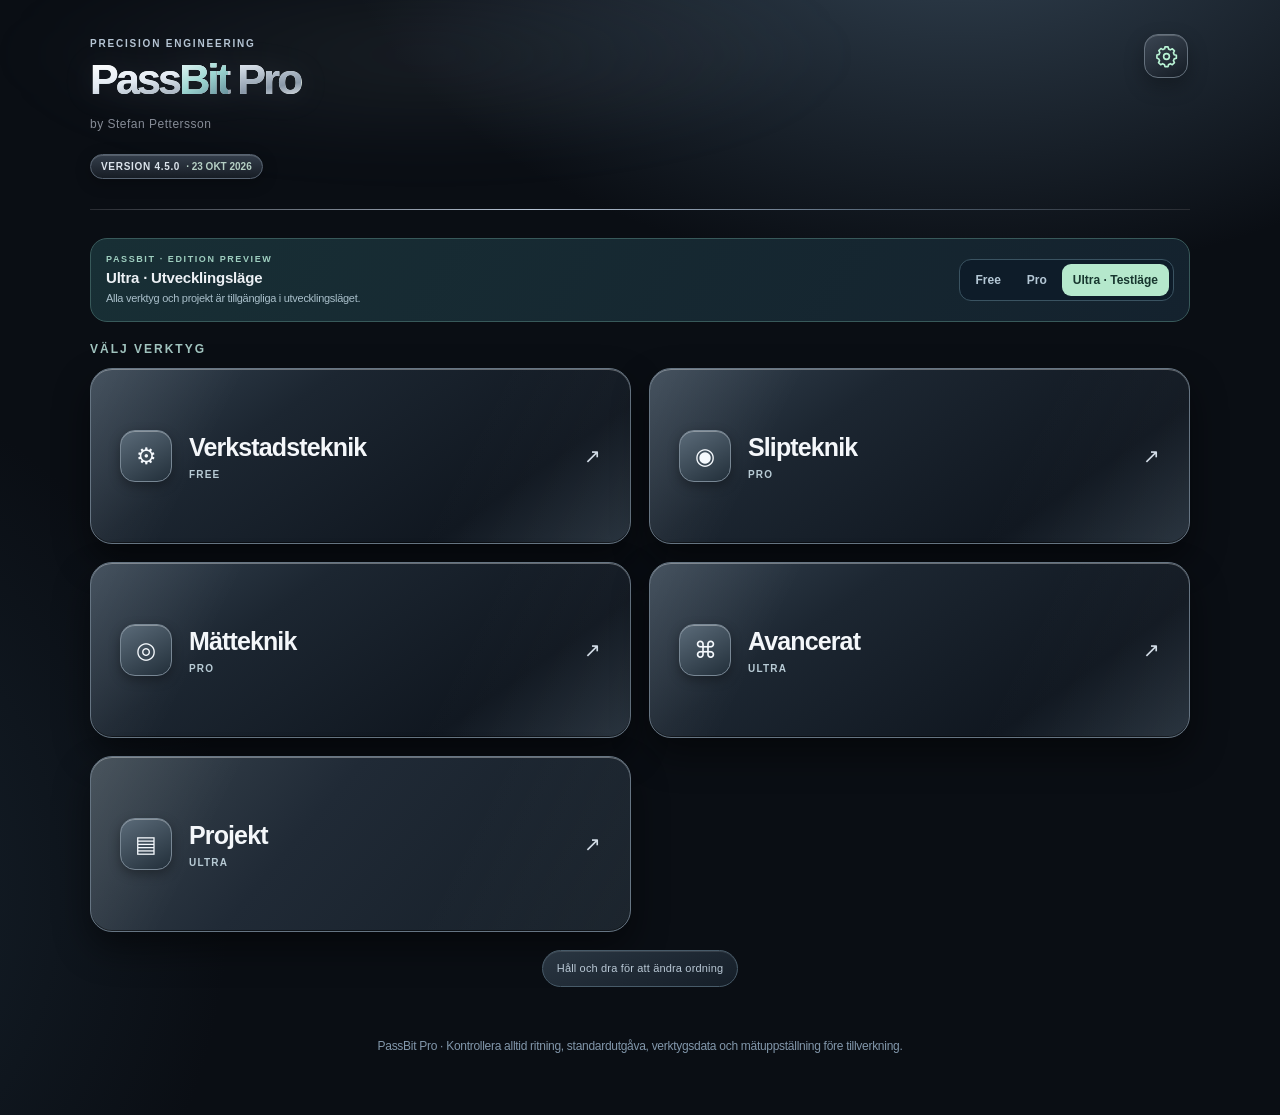
==== commit d3907710: "PassBit 4.5.0 add hydraulic system builder tab and wiring" ====
--- a/index.html
+++ b/index.html
@@ -3,8 +3,8 @@
 <html lang="sv"><head><meta charset="utf-8"/><meta content="width=device-width,initial-scale=1,viewport-fit=cover" name="viewport"/>
 <meta content="#0d1727" name="theme-color"/><meta content="yes" name="apple-mobile-web-app-capable"/><meta content="black-translucent" name="apple-mobile-web-app-status-bar-style"/><meta content="PassBit Pro" name="apple-mobile-web-app-title"/>
 <title>PassBit Pro – Precision Engineering</title>
-<link rel="stylesheet" href="assets/css/base.css?v=4.3.0"><link rel="stylesheet" href="assets/css/motion.css?v=4.3.0"><link rel="stylesheet" href="assets/css/home-layout.css?v=4.3.0"><link rel="stylesheet" href="assets/css/projects.css?v=4.3.0"><link rel="stylesheet" href="assets/css/menu-design.css?v=4.3.0"><link rel="stylesheet" href="assets/css/feature-panels.css?v=4.3.0"><link rel="stylesheet" href="assets/css/hydraulics.css?v=4.4.0"></head><body class="home-view"><main>
-<header><div class="eyebrow">PRECISION ENGINEERING</div><h1><span class="brand">Pass<span class="brand-accent">Bit</span> Pro</span></h1><p>by Stefan Pettersson</p><div class="pb-build-version" aria-label="Appversion">VERSION 4.4.0 <span>· 23 OKT 2026</span></div><button aria-label="Inställningar" class="settings-gear" id="settingsGear" title="Inställningar" type="button"><svg aria-hidden="true" class="pb-icon" fill="none" height="24" stroke="currentColor" stroke-linecap="round" stroke-linejoin="round" stroke-width="1.7" viewbox="0 0 24 24" width="24"><path d="M10.4 2h3.2l.6 2.3a8 8 0 0 1 1.8.8l2.1-1.1 2.2 2.2-1.1 2.1a8 8 0 0 1 .8 1.8l2.3.6v3.2l-2.3.6a8 8 0 0 1-.8 1.8l1.1 2.1-2.2 2.2-2.1-1.1a8 8 0 0 1-1.8.8l-.6 2.3h-3.2l-.6-2.3a8 8 0 0 1-1.8-.8l-2.1 1.1-2.2-2.2 1.1-2.1a8 8 0 0 1-.8-1.8L2 13.6v-3.2l2.3-.6a8 8 0 0 1 .8-1.8L4 5.9l2.2-2.2 2.1 1.1a8 8 0 0 1 1.8-.8z"></path><circle cx="12" cy="12" r="3"></circle></svg></button></header>
+<link rel="stylesheet" href="assets/css/base.css?v=4.3.0"><link rel="stylesheet" href="assets/css/motion.css?v=4.3.0"><link rel="stylesheet" href="assets/css/home-layout.css?v=4.3.0"><link rel="stylesheet" href="assets/css/projects.css?v=4.3.0"><link rel="stylesheet" href="assets/css/menu-design.css?v=4.3.0"><link rel="stylesheet" href="assets/css/feature-panels.css?v=4.3.0"><link rel="stylesheet" href="assets/css/hydraulics.css?v=4.4.0"><link rel="stylesheet" href="assets/css/hydraulic-builder.css?v=4.5.0"></head><body class="home-view"><main>
+<header><div class="eyebrow">PRECISION ENGINEERING</div><h1><span class="brand">Pass<span class="brand-accent">Bit</span> Pro</span></h1><p>by Stefan Pettersson</p><div class="pb-build-version" aria-label="Appversion">VERSION 4.5.0 <span>· 23 OKT 2026</span></div><button aria-label="Inställningar" class="settings-gear" id="settingsGear" title="Inställningar" type="button"><svg aria-hidden="true" class="pb-icon" fill="none" height="24" stroke="currentColor" stroke-linecap="round" stroke-linejoin="round" stroke-width="1.7" viewbox="0 0 24 24" width="24"><path d="M10.4 2h3.2l.6 2.3a8 8 0 0 1 1.8.8l2.1-1.1 2.2 2.2-1.1 2.1a8 8 0 0 1 .8 1.8l2.3.6v3.2l-2.3.6a8 8 0 0 1-.8 1.8l1.1 2.1-2.2 2.2-2.1-1.1a8 8 0 0 1-1.8.8l-.6 2.3h-3.2l-.6-2.3a8 8 0 0 1-1.8-.8l-2.1 1.1-2.2-2.2 1.1-2.1a8 8 0 0 1-.8-1.8L2 13.6v-3.2l2.3-.6a8 8 0 0 1 .8-1.8L4 5.9l2.2-2.2 2.1 1.1a8 8 0 0 1 1.8-.8z"></path><circle cx="12" cy="12" r="3"></circle></svg></button></header>
 <section aria-label="Inställningar" class="hidden" id="settingsPanel">
 <div class="panel settings-panel"><div class="settings-head"><h2 data-i18n="settings">Inställningar</h2><button aria-label="Stäng" class="settings-close" id="settingsClose" type="button"><svg aria-hidden="true" class="pb-icon" fill="none" height="24" stroke="currentColor" stroke-linecap="round" stroke-linejoin="round" stroke-width="1.7" viewbox="0 0 24 24" width="24"><path d="M5 5l14 14M19 5 5 19"></path></svg></button></div>
 <label data-i18n="language" for="languageSelect">Språk</label><select id="languageSelect"><option value="sv">Svenska</option><option value="en">English</option></select>
@@ -109,12 +109,12 @@
 </div></div></section><section class="hidden" id="cylinders"><div class="panel pb40-panel"><div class="section-kicker">AUTOMATION · PNEUMATIK & SENSORTEKNIK</div><h2>Cylindrar & sensorer</h2><p class="fine">Interaktiv teknikguide för pneumatiska cylindrar, givare, ändlägesdetektering och grundläggande dimensionering. Illustrerade principer, inte fabrikatsspecifika produktbilder.</p><div class="pb40-tabs"><button type="button" class="active" data-view="cylinder">Cylindrar</button><button type="button" data-view="sensor">Sensorer</button><button type="button" data-view="setup">Bygg en funktion</button></div><div class="pb40-page" data-page="cylinder"><div class="pb40-fields"><label>Cylindertyp<select id="pb40-type"><option value="double">Dubbelverkande kolvcylinder</option><option value="single">Enkelverkande med fjäderretur</option><option value="rodless">Kolvstångslös cylinder</option><option value="compact">Kompaktcylinder</option></select></label><label>Kolvborrning Ø (mm)<input id="pb40-bore" type="number" min="6" max="320" value="32"></label><label>Kolvstång Ø (mm)<input id="pb40-rod" type="number" min="0" max="160" value="12"></label><label>Slaglängd (mm)<input id="pb40-stroke" type="number" min="1" max="3000" value="100"></label><label>Arbetstryck (bar, övertryck)<input id="pb40-pressure" type="number" min="0" max="16" step="0.1" value="6"></label><label>Verkningsgrad, uppskattad (%)<input id="pb40-eff" type="number" min="1" max="100" value="85"></label></div><svg id="pb40-cylinder-svg" viewBox="0 0 620 270" role="img" aria-label="Teknisk illustration av vald pneumatisk cylinder"></svg><div class="pb40-stats" id="pb40-stats" aria-live="polite"></div><p class="fine">Beräkning: F = p × A × uppskattad verkningsgrad. Kraftvärdena är statiska uppskattningar och inkluderar inte externa laster, dynamik eller fjäderkraft. Luftvolym avser cylindervolym per slag, inte fri luftförbrukning (Nl).</p></div><div class="pb40-page" data-page="sensor" hidden><div class="pb40-sensor-list" id="pb40-sensor-list"></div></div><div class="pb40-page" data-page="setup" hidden><h3>Välj cylinder och ändlägesgivare</h3><p class="fine">Exempel på en enkel sekvens: cylinder ut → sensor B1 aktiveras → cylinder in → sensor B0 aktiveras.</p><div class="pb40-fields"><label>Cylinder<select id="pb40-setup-cylinder"><option>Dubbelverkande ISO 15552</option><option>Kompakt ISO 21287</option><option>Kolvstångslös cylinder</option></select></label><label>Givarteknik<select id="pb40-setup-sensor"><option>Magnetisk reed-givare</option><option>Elektronisk Hall-givare</option><option>Induktiv givare</option></select></label><label>Matningsspänning<select id="pb40-voltage"><option>24 V DC</option><option>12 V DC</option></select></label></div><svg id="pb40-setup-svg" viewBox="0 0 620 250" role="img" aria-label="Cylinder med två ändlägesgivare"></svg><div id="pb40-setup-result" class="pb38-result"></div><button type="button" class="btn" id="pb40-copy">Kopiera komponentförslag</button><p class="fine">Kontrollera givarfäste, cylinderns magnetkolv, elektrisk utgång (PNP/NPN), kontakt M8/M12, kabel, skyddsklass och PLC-ingång innan beställning. En reed-/Hall-givare kräver normalt magnetkolv.</p></div></div></section><section class="hidden" id="hydraulics"><div class="panel">
 <div class="section-kicker">HYDRAULIK · PARKER / ERMETO · TEKNIKBIBLIOTEK</div><h2>Hydraulik · kopplingar, rör & mätteknik</h2>
 <p class="fine">Sökbar guide till hydraulkomponenter, rör, slangar, tryck, flöde och mätinstrument. Utgångspunkt i Parker-familjer. Tekniska principskisser – inte produktfotografier eller verifierade artikelnummer.</p>
-<div class="hyd-tabs"><button type="button" class="active" data-tab="catalog">Kopplingar & delar</button><button type="button" data-tab="calc">Tryck & rör</button><button type="button" data-tab="gauge">Tryckmätare</button><button type="button" data-tab="flow">Flödesmätare</button><button type="button" data-tab="guide">Symboler & begrepp</button></div>
+<div class="hyd-tabs"><button type="button" class="active" data-tab="catalog">Kopplingar & delar</button><button type="button" data-tab="calc">Tryck & rör</button><button type="button" data-tab="gauge">Tryckmätare</button><button type="button" data-tab="flow">Flödesmätare</button><button type="button" data-tab="guide">Symboler & begrepp</button><button type="button" data-tab="builder">Bygg hydraulik</button></div>
 <div class="hyd-page" data-page="catalog"><div class="hyd-panel"><h3>Sök i hydraulikdatabasen</h3><p class="fine">Exempel: EO 24°, ORFS, JIC, slang, T-koppling, fläns, filter eller backventil.</p><div class="hyd-searchbox"><input id="hyd-search" type="search" placeholder="Sök koppling, rör, slang, ventil…" aria-label="Sök hydraulkomponent"><select id="hyd-filter" aria-label="Filtrera komponenter"><option>Alla</option><option>Rörkoppling</option><option>Gänga</option><option>Rör</option><option>Slang</option><option>Fläns</option><option>Ventil</option><option>System</option></select></div><div class="hyd-presets"><button type="button" data-hyd-preset="EO">EO</button><button type="button" data-hyd-preset="ORFS">ORFS</button><button type="button" data-hyd-preset="T-koppling">T-koppling</button><button type="button" data-hyd-preset="slang">Slang</button><button type="button" data-hyd-preset="filter">Filter</button></div><p id="hyd-count" class="fine"></p><div id="hyd-list" class="hyd-list"></div></div><div id="hyd-detail" class="hyd-detail" aria-live="polite"></div><p class="fine">Verifiera dimensioner, tätningssystem, arbetstryck och kombinationer mot <a href="https://ph.parker.com/" target="_blank" rel="noopener noreferrer">Parker Product &amp; Support</a> och aktuell tillverkarinformation. Parker-sortimentet är större än denna introduktionsdatabas.</p></div>
 <div class="hyd-page" data-page="calc" hidden><div class="hyd-panel"><h3>Tryck, flöde, rörhastighet & effekt</h3><p class="fine">Ändra värden och se beräknade resultat. Rördiametern avser invändigt mått, inte ytterdiameter.</p><div class="hyd-grid"><label>Arbetstryck (bar)<input id="hyd-pressure" type="number" min="0" value="160" step="1"></label><label>Flöde (l/min)<input id="hyd-flow" type="number" min="0" value="30" step="1"></label><label>Rör innerdiameter (mm)<input id="hyd-id" type="number" min="0.1" value="12" step=".1"></label><label>Rak rörlängd (m)<input id="hyd-length" type="number" min="0" value="5" step=".5"></label><label>Kinematisk viskositet (mm²/s, cSt)<input id="hyd-visc" type="number" min=".1" value="32" step="1"></label><label>Densitet (kg/m³)<input id="hyd-density" type="number" min="1" value="860" step="10"></label><label>Total verkningsgrad (%)<input id="hyd-eff" type="number" min="1" max="100" value="85" step="1"></label></div><div id="hyd-pipe-svg" class="hyd-pipe"></div><div id="hyd-results" aria-live="polite"></div></div><div class="hyd-panel"><h3>Grundformler</h3><p><strong>Flödeshastighet:</strong> v = Q/A, där Q är volymflöde i m³/s och A rörets fria area i m².</p><p><strong>Hydraulisk effekt:</strong> P (kW) = p (bar) × Q (l/min) / 600.</p><p><strong>Cylinderkraft:</strong> F (N) = p (bar) × 10⁵ × A (m²). Retursidan har mindre effektiv area om kolvstång finns.</p><p><strong>Rörtryckfall:</strong> beror på längd, diameter, vätskans viskositet och densitet samt lokala motstånd.</p><p class="hyd-note">Säkerhet: dimensionera aldrig slang, rör, kopplingar eller tryckbegränsning enbart från denna kalkyl. Kontrollera tryckklass, pulslast, temperatur, media och tillämpliga standarder.</p></div></div>
 <div class="hyd-page" data-page="gauge" hidden><div class="hyd-panel"><h3>Tryckmätare · visning och noggrannhet</h3><div class="hyd-grid"><label>Mätområde, max (bar)<input id="hyd-gauge-range" type="number" min="1" value="250"></label><label>Visat tryck (bar)<input id="hyd-gauge-reading" type="number" min="0" value="160"></label><label>Noggrannhetsklass (% FS)<input id="hyd-gauge-accuracy" type="number" min="0" step=".1" value="1"></label></div><div id="hyd-gauge-svg" class="hyd-dial"></div><div id="hyd-gauge-info" aria-live="polite"></div></div><div class="hyd-guide"><article><h3>Bourdonrör</h3><p>Mekanisk mätare där ett böjt metallrör deformeras av trycket och driver visaren. Vanlig för lokal avläsning.</p></article><article><h3>Tryckgivare / transducer</h3><p>Omvandlar tryck till elektrisk signal, exempelvis 4–20 mA eller 0–10 V. Kontrollera absoluttryck kontra övertryck (gauge), mätområde och matning.</p></article><article><h3>Manometer, differenstryck & pulsdämpning</h3><p>Differenstryck = skillnaden mellan två tryckpunkter, ofta över filter. Vid tryckpulser kan dämpare, vätskefyllning eller särskilt instrument behövas.</p></article></div></div>
 <div class="hyd-page" data-page="flow" hidden><div class="hyd-panel"><h3>Flödesmätare · avläsning och fel</h3><div class="hyd-grid"><label>Flöde (l/min)<input id="hyd-meter-flow" type="number" min="0" value="35"></label><label>Mätområde max (l/min)<input id="hyd-meter-range" type="number" min="1" value="100"></label><label>Noggrannhet (%)<input id="hyd-meter-accuracy" type="number" min="0" step=".1" value="1"></label><label>Fel anges som<select id="hyd-meter-type"><option value="fs">% av fullskala (FS)</option><option value="reading">% av avläst värde</option></select></label></div><div id="hyd-meter-svg" class="hyd-pipe"></div><div id="hyd-meter-info" aria-live="polite"></div></div><div class="hyd-guide"><article><h3>Turbinflödesmätare</h3><p>Rotorhastigheten följer flödet. Känslig för viskositet, smuts och störd strömningsprofil.</p></article><article><h3>Kugghjulsflödesmätare</h3><p>Positiv deplacementmätning: räknar definierade volymer per rotation. Används ofta för hydraulolja.</p></article><article><h3>Variabel area / rotameter</h3><p>En flottör visar flödet på en graderad skala. Instrumentets kalibrering måste stämma med medium och driftförhållanden.</p></article><article><h3>Ultraljud</h3><p>Beräknar flöde från ljudutbredning. Kräver rätt montage, rördata och lämplig vätska.</p></article></div></div>
-<div class="hyd-page" data-page="guide" hidden><div class="hyd-guide"><article><h3>P · A · B · T · L</h3><p><strong>P</strong> = tryckmatning från pump. <strong>A/B</strong> = arbetsportar till förbrukare. <strong>T</strong> = tank/retur. <strong>L</strong> = läckoljeledning eller dränering beroende på komponent.</p></article><article><h3>bar · MPa · psi</h3><p>1 bar = 0,1 MPa ≈ 14,5 psi. 100 bar = 10 MPa. En tryckmätare visar vanligen övertryck relativt atmosfären.</p></article><article><h3>l/min · m³/h · cSt</h3><p><strong>l/min</strong> är volymflöde. 60 l/min = 3,6 m³/h. <strong>cSt</strong> (mm²/s) är kinematisk viskositet – hur trögflytande oljan är.</p></article><article><h3>Δp · PN · WP · BP</h3><p><strong>Δp</strong> = tryckskillnad/tryckfall. <strong>PN</strong> = nominell tryckbeteckning. <strong>WP</strong> = arbetstryck. <strong>BP</strong> = sprängtryck. Sprängtryck får inte användas som tillåtet arbetstryck.</p></article><article><h3>24° EO · 37° JIC · ORFS</h3><p>24° och 37° anger olika tätningsgeometrier. ORFS tätar med O-ring mot plan yta. Gängor som ser lika ut garanterar inte kompatibel tätning.</p></article><article><h3>ISO 1219 · hydraulsymboler</h3><p>Riktningsventiler ritas med rutor (ett per läge). Pilar anger möjliga flödesvägar. Pump symboliseras vanligtvis med cirkel och fylld triangel utåt, hydraulmotor med triangel inåt. Streckad linje anger normalt styrsignal/pilotledning.</p></article><article><h3>Rördimension & väggtjocklek</h3><p>Exempel 12 × 1,5 mm betyder 12 mm ytterdiameter och 1,5 mm väggtjocklek. Nominell innerdiameter ≈ 12 − 2 × 1,5 = 9 mm. Kontrollera rörtoleranser och faktisk dimension.</p></article><article><h3>Säker service</h3><p>Avlasta tryck, säkra laster och ackumulatorer, kontrollera noll energi och använd lämplig skyddsutrustning före demontering. Hydraulolja under tryck kan ge allvarliga injektionsskador.</p></article></div></div>
+<div class="hyd-page" data-page="builder" hidden><div id="hyd-builder" class="hyd-panel"><h3>Bygg ett hydrauliksystem</h3><p class="fine">Välj tryckkälla, rör eller slang, Parker-orienterad kopplingsfamilj, förbrukare och mätpunkter. Appen ritar en principskiss och skapar en preliminär komponentlista.</p><div class="hb-presets"><button type="button" data-hb-preset="tube">Exempel: EO-rör + cylinder</button><button type="button" data-hb-preset="hose">Exempel: ORFS-slang + cylinder</button></div><div class="hyd-grid"><label>Tryckkälla<select id="hb-source"></select></label><label>Ledning<select id="hb-line"></select></label><label>Kopplingsfamilj<select id="hb-seal"></select></label><label>Förbrukare<select id="hb-destination"></select></label><label>Mätpunkter<select id="hb-instrument"></select></label><label>Rörets ytterdiameter<select id="hb-od"></select></label><label>Rörets väggtjocklek (mm)<input id="hb-wall" type="number" value="1.5" min=".1" step=".1"></label><label>Slangens innerdiameter (mm)<input id="hb-hose-id" type="number" value="12.7" min="1" step=".1"></label><label>Ledningslängd (m)<input id="hb-length" type="number" value="3" min=".1" step=".5"></label><label>Systemtryck (bar)<input id="hb-pressure" type="number" value="160" min="0" step="10"></label><label>Flöde (l/min)<input id="hb-flow" type="number" value="30" min="0" step="5"></label></div><div id="hb-svg" class="hb-svg"></div><div id="hb-result" aria-live="polite"></div><button type="button" id="hb-copy">Kopiera komponentlista</button><p class="fine">Vägledning, inte konstruktionsgodkännande. Tillverkarens datablad krävs för dimensionering och artikelnummer.</p></div></div><div class="hyd-page" data-page="guide" hidden><div class="hyd-guide"><article><h3>P · A · B · T · L</h3><p><strong>P</strong> = tryckmatning från pump. <strong>A/B</strong> = arbetsportar till förbrukare. <strong>T</strong> = tank/retur. <strong>L</strong> = läckoljeledning eller dränering beroende på komponent.</p></article><article><h3>bar · MPa · psi</h3><p>1 bar = 0,1 MPa ≈ 14,5 psi. 100 bar = 10 MPa. En tryckmätare visar vanligen övertryck relativt atmosfären.</p></article><article><h3>l/min · m³/h · cSt</h3><p><strong>l/min</strong> är volymflöde. 60 l/min = 3,6 m³/h. <strong>cSt</strong> (mm²/s) är kinematisk viskositet – hur trögflytande oljan är.</p></article><article><h3>Δp · PN · WP · BP</h3><p><strong>Δp</strong> = tryckskillnad/tryckfall. <strong>PN</strong> = nominell tryckbeteckning. <strong>WP</strong> = arbetstryck. <strong>BP</strong> = sprängtryck. Sprängtryck får inte användas som tillåtet arbetstryck.</p></article><article><h3>24° EO · 37° JIC · ORFS</h3><p>24° och 37° anger olika tätningsgeometrier. ORFS tätar med O-ring mot plan yta. Gängor som ser lika ut garanterar inte kompatibel tätning.</p></article><article><h3>ISO 1219 · hydraulsymboler</h3><p>Riktningsventiler ritas med rutor (ett per läge). Pilar anger möjliga flödesvägar. Pump symboliseras vanligtvis med cirkel och fylld triangel utåt, hydraulmotor med triangel inåt. Streckad linje anger normalt styrsignal/pilotledning.</p></article><article><h3>Rördimension & väggtjocklek</h3><p>Exempel 12 × 1,5 mm betyder 12 mm ytterdiameter och 1,5 mm väggtjocklek. Nominell innerdiameter ≈ 12 − 2 × 1,5 = 9 mm. Kontrollera rörtoleranser och faktisk dimension.</p></article><article><h3>Säker service</h3><p>Avlasta tryck, säkra laster och ackumulatorer, kontrollera noll energi och använd lämplig skyddsutrustning före demontering. Hydraulolja under tryck kan ge allvarliga injektionsskador.</p></article></div></div>
 </div></section><section class="hidden" id="pneumatics"><div class="panel"><div class="section-kicker">AUTOMATION · PNEUMATIK</div><h2>Pneumatik &amp; Festo</h2><p class="fine">Ventiler, pneumatiska symboler, portnummer och strukturerad felsökning.</p><div class="pb6-grid">
 <div class="pb6-card wide"><h3>Ventilsymboler · interaktiv guide</h3><p class="fine">Förenklade principillustrationer enligt vanlig ISO 1219-logik. Rutorna representerar lägen; anslutningarna visas schematiskt. Kontrollera alltid den faktiska ventilens symbol och artikelnummer.</p><label for="pneu-valve">Välj ventil</label><select id="pneu-valve"><option value="32">3/2-ventil · normalt stängd (NC)</option><option value="52">5/2-ventil · dubbelverkande cylinder</option><option value="53">5/3-ventil · stängt mittläge</option><option value="22">2/2-ventil · av/på</option></select><label for="pneu-state">Läge</label><select id="pneu-state"></select><div aria-live="polite" class="tech-diagram" id="pneu-diagram"></div><p class="fine" id="pneu-explain"></p></div>
 <div class="pb6-card"><h3>Portnummer och bokstäver</h3><table class="tech-table"><tr><th>Port</th><th>Vanlig betydelse</th></tr><tr><td>1 / P</td><td>Tryckmatning</td></tr><tr><td>2 / A</td><td>Arbetsport A</td></tr><tr><td>4 / B</td><td>Arbetsport B</td></tr><tr><td>3 / R</td><td>Avluftning A</td></tr><tr><td>5 / S</td><td>Avluftning B</td></tr><tr><td>12 / 14</td><td>Pilot-/styranslutningar, beroende på ventil</td></tr></table><p class="fine">Portbeteckningar kan variera mellan produktserier.</p></div>
@@ -330,4 +330,4 @@
 <script src="assets/js/workspace-settings.js?v=4.3.0"></script>
 <script src="assets/js/metrology-fix.js?v=4.3.0"></script>
 <script src="assets/js/grinding-controls.js?v=4.3.0"></script>
-<script src="assets/js/card-sorting.js?v=4.3.0"></script><script src="assets/js/workshop-tools.js?v=4.3.0"></script><script src="assets/js/number-inputs.js?v=4.3.0"></script><script src="assets/js/sinumerik-glossary.js?v=4.3.0"></script><script src="assets/js/robot-tools.js?v=4.3.0"></script><script src="assets/js/project-tools.js?v=4.3.0"></script><script src="assets/js/category-ui.js?v=4.3.0"></script><script src="assets/js/entrance-animations.js?v=4.3.0"></script><script src="assets/js/navigation.js?v=4.3.0"></script><script src="assets/js/project-workspace.js?v=4.3.0"></script><script src="assets/js/scroll-stability.js?v=4.3.0"></script><script src="assets/js/grinding-process.js?v=4.3.0"></script><script src="assets/js/blade-navigation.js?v=4.3.0"></script><script src="assets/js/pointer-effects.js?v=4.3.0"></script><script src="assets/js/grinding-diagnostics.js?v=4.3.0"></script><script src="assets/js/engineering-visuals.js?v=4.3.0"></script><script src="assets/js/technical-illustrations.js?v=4.3.0"></script><script src="assets/js/ermeto-database.js?v=4.3.0"></script><script src="assets/js/fitting-builder.js?v=4.3.0"></script><script src="assets/js/cylinders-sensors.js?v=4.3.0"></script><script src="assets/js/hydraulics.js?v=4.4.0"></script></body></html>
+<script src="assets/js/card-sorting.js?v=4.3.0"></script><script src="assets/js/workshop-tools.js?v=4.3.0"></script><script src="assets/js/number-inputs.js?v=4.3.0"></script><script src="assets/js/sinumerik-glossary.js?v=4.3.0"></script><script src="assets/js/robot-tools.js?v=4.3.0"></script><script src="assets/js/project-tools.js?v=4.3.0"></script><script src="assets/js/category-ui.js?v=4.3.0"></script><script src="assets/js/entrance-animations.js?v=4.3.0"></script><script src="assets/js/navigation.js?v=4.3.0"></script><script src="assets/js/project-workspace.js?v=4.3.0"></script><script src="assets/js/scroll-stability.js?v=4.3.0"></script><script src="assets/js/grinding-process.js?v=4.3.0"></script><script src="assets/js/blade-navigation.js?v=4.3.0"></script><script src="assets/js/pointer-effects.js?v=4.3.0"></script><script src="assets/js/grinding-diagnostics.js?v=4.3.0"></script><script src="assets/js/engineering-visuals.js?v=4.3.0"></script><script src="assets/js/technical-illustrations.js?v=4.3.0"></script><script src="assets/js/ermeto-database.js?v=4.3.0"></script><script src="assets/js/fitting-builder.js?v=4.3.0"></script><script src="assets/js/cylinders-sensors.js?v=4.3.0"></script><script src="assets/js/hydraulics.js?v=4.4.0"></script><script src="assets/js/hydraulic-builder.js?v=4.5.0"></script></body></html>
--- a/assets/css/hydraulic-builder.css
+++ b/assets/css/hydraulic-builder.css
@@ -0,0 +1,11 @@
+/* Hydraulikbyggare – samma metallic system som hydraulikbiblioteket */
+#hydraulics #hyd-builder{display:grid;gap:14px}
+#hydraulics .hb-presets{display:flex;gap:8px;flex-wrap:wrap}
+#hydraulics .hb-presets button,#hydraulics #hb-copy{border:1px solid #7a9cb0;background:linear-gradient(145deg,#59788b,#18394d);border-radius:12px;color:#f0f8fc;padding:11px 15px;font-weight:700}
+#hydraulics .hb-svg{background:linear-gradient(155deg,#142d40,#091c2a);border:1px solid #39596c;border-radius:15px;padding:12px;max-width:700px;margin:auto;width:100%}
+#hydraulics .hb-parts{display:grid;gap:8px}
+#hydraulics .hb-part{display:flex;align-items:flex-start;gap:11px;border:1px solid #35576c;background:#0c2434;padding:12px;border-radius:12px}
+#hydraulics .hb-num{display:grid;place-items:center;flex:none;width:27px;height:27px;border-radius:9px;background:#3c657c;color:#f1f9fc;font-size:12px;font-weight:800}
+#hydraulics .hb-part strong{display:block;color:#e5f3f9;font-size:13px}
+#hydraulics .hb-part small{display:block;color:#a5c1d0;font-size:11px;line-height:1.5;margin-top:4px}
+#hydraulics #hb-copy{width:100%}
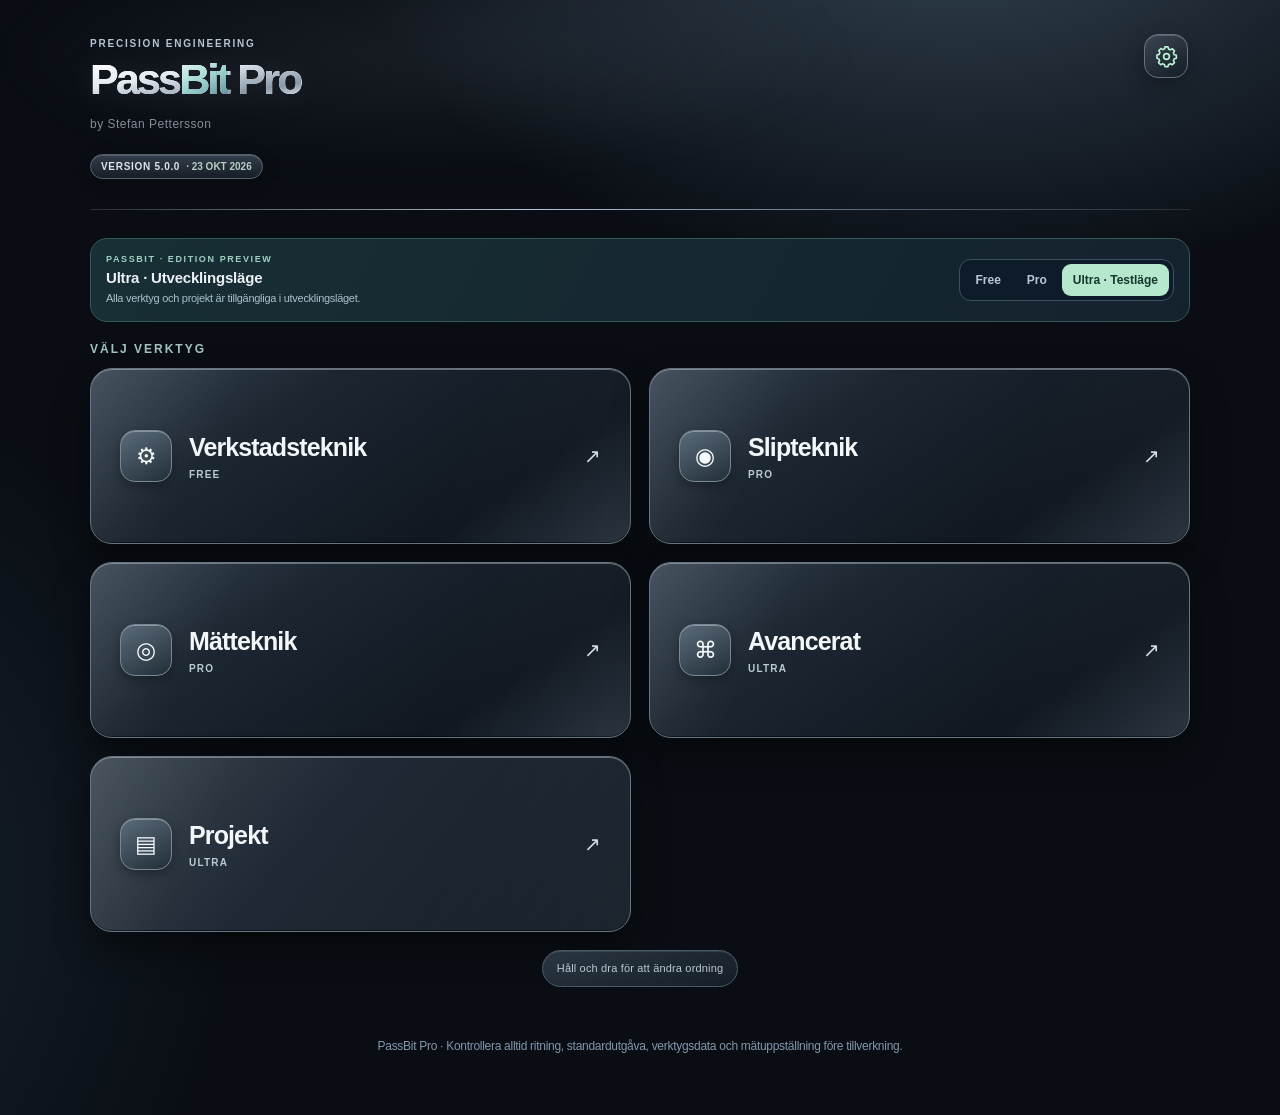
==== commit 7c08888b: "PassBit Titanium 5.0: register 14 new tools, navigation buttons, styling and scripts" ====
--- a/index.html
+++ b/index.html
@@ -2,9 +2,9 @@
 
 <html lang="sv"><head><meta charset="utf-8"/><meta content="width=device-width,initial-scale=1,viewport-fit=cover" name="viewport"/>
 <meta content="#0d1727" name="theme-color"/><meta content="yes" name="apple-mobile-web-app-capable"/><meta content="black-translucent" name="apple-mobile-web-app-status-bar-style"/><meta content="PassBit Pro" name="apple-mobile-web-app-title"/>
-<title>PassBit Pro – Precision Engineering</title>
-<link rel="stylesheet" href="assets/css/base.css?v=4.3.0"><link rel="stylesheet" href="assets/css/motion.css?v=4.3.0"><link rel="stylesheet" href="assets/css/home-layout.css?v=4.3.0"><link rel="stylesheet" href="assets/css/projects.css?v=4.3.0"><link rel="stylesheet" href="assets/css/menu-design.css?v=4.3.0"><link rel="stylesheet" href="assets/css/feature-panels.css?v=4.3.0"><link rel="stylesheet" href="assets/css/hydraulics.css?v=4.4.0"><link rel="stylesheet" href="assets/css/hydraulic-builder.css?v=4.5.0"></head><body class="home-view"><main>
-<header><div class="eyebrow">PRECISION ENGINEERING</div><h1><span class="brand">Pass<span class="brand-accent">Bit</span> Pro</span></h1><p>by Stefan Pettersson</p><div class="pb-build-version" aria-label="Appversion">VERSION 4.5.0 <span>· 23 OKT 2026</span></div><button aria-label="Inställningar" class="settings-gear" id="settingsGear" title="Inställningar" type="button"><svg aria-hidden="true" class="pb-icon" fill="none" height="24" stroke="currentColor" stroke-linecap="round" stroke-linejoin="round" stroke-width="1.7" viewbox="0 0 24 24" width="24"><path d="M10.4 2h3.2l.6 2.3a8 8 0 0 1 1.8.8l2.1-1.1 2.2 2.2-1.1 2.1a8 8 0 0 1 .8 1.8l2.3.6v3.2l-2.3.6a8 8 0 0 1-.8 1.8l1.1 2.1-2.2 2.2-2.1-1.1a8 8 0 0 1-1.8.8l-.6 2.3h-3.2l-.6-2.3a8 8 0 0 1-1.8-.8l-2.1 1.1-2.2-2.2 1.1-2.1a8 8 0 0 1-.8-1.8L2 13.6v-3.2l2.3-.6a8 8 0 0 1 .8-1.8L4 5.9l2.2-2.2 2.1 1.1a8 8 0 0 1 1.8-.8z"></path><circle cx="12" cy="12" r="3"></circle></svg></button></header>
+<title>PassBit Titanium 5.0 · Precision Engineering</title>
+<link rel="stylesheet" href="assets/css/base.css?v=4.3.0"><link rel="stylesheet" href="assets/css/motion.css?v=4.3.0"><link rel="stylesheet" href="assets/css/home-layout.css?v=4.3.0"><link rel="stylesheet" href="assets/css/projects.css?v=4.3.0"><link rel="stylesheet" href="assets/css/menu-design.css?v=4.3.0"><link rel="stylesheet" href="assets/css/feature-panels.css?v=4.3.0"><link rel="stylesheet" href="assets/css/hydraulics.css?v=4.4.0"><link rel="stylesheet" href="assets/css/hydraulic-builder.css?v=4.5.0"><link rel="stylesheet" href="assets/css/engineering-suite.css?v=5.0.0"></head><body class="home-view"><main>
+<header><div class="eyebrow">PRECISION ENGINEERING</div><h1><span class="brand">Pass<span class="brand-accent">Bit</span> Pro</span></h1><p>by Stefan Pettersson</p><div class="pb-build-version" aria-label="Appversion">VERSION 5.0.0 <span>· 23 OKT 2026</span></div><button aria-label="Inställningar" class="settings-gear" id="settingsGear" title="Inställningar" type="button"><svg aria-hidden="true" class="pb-icon" fill="none" height="24" stroke="currentColor" stroke-linecap="round" stroke-linejoin="round" stroke-width="1.7" viewbox="0 0 24 24" width="24"><path d="M10.4 2h3.2l.6 2.3a8 8 0 0 1 1.8.8l2.1-1.1 2.2 2.2-1.1 2.1a8 8 0 0 1 .8 1.8l2.3.6v3.2l-2.3.6a8 8 0 0 1-.8 1.8l1.1 2.1-2.2 2.2-2.1-1.1a8 8 0 0 1-1.8.8l-.6 2.3h-3.2l-.6-2.3a8 8 0 0 1-1.8-.8l-2.1 1.1-2.2-2.2 1.1-2.1a8 8 0 0 1-.8-1.8L2 13.6v-3.2l2.3-.6a8 8 0 0 1 .8-1.8L4 5.9l2.2-2.2 2.1 1.1a8 8 0 0 1 1.8-.8z"></path><circle cx="12" cy="12" r="3"></circle></svg></button></header>
 <section aria-label="Inställningar" class="hidden" id="settingsPanel">
 <div class="panel settings-panel"><div class="settings-head"><h2 data-i18n="settings">Inställningar</h2><button aria-label="Stäng" class="settings-close" id="settingsClose" type="button"><svg aria-hidden="true" class="pb-icon" fill="none" height="24" stroke="currentColor" stroke-linecap="round" stroke-linejoin="round" stroke-width="1.7" viewbox="0 0 24 24" width="24"><path d="M5 5l14 14M19 5 5 19"></path></svg></button></div>
 <label data-i18n="language" for="languageSelect">Språk</label><select id="languageSelect"><option value="sv">Svenska</option><option value="en">English</option></select>
@@ -94,7 +94,7 @@
 <button class="dashbtn" data-go="diagnostic10"><span class="glyph">⌁</span><strong>Diagnostik · Slipning & spindel</strong><span class="pro-label">PRO</span></button>
 <button class="dashbtn" data-go="workshop10"><span class="glyph">⌑</span><strong>Verkstadsreferens</strong><span class="pro-label">PRO</span></button>
 <button class="dashbtn" data-go="reports10"><span class="glyph">▤</span><strong>Kontrollrapporter</strong><span class="pro-label">PRO</span></button>
-<button class="dashbtn" data-go="sinumerik"><span class="glyph"><svg aria-hidden="true" class="pb-icon" fill="none" height="24" stroke="currentColor" stroke-linecap="round" stroke-linejoin="round" stroke-width="1.7" viewbox="0 0 24 24" width="24"><rect height="16" rx="2" width="18" x="3" y="4"></rect><path d="M7 9h10M7 13h4M15 13h2M7 17h3"></path></svg></span><strong>SINUMERIK ONE</strong></button><button class="dashbtn" data-go="abbrobot"><span class="glyph">▣</span><strong>ABB Robotar</strong></button><button class="dashbtn" data-go="pneumatics" type="button"><span class="glyph">◫</span><strong>Pneumatik · Festo</strong></button><button class="dashbtn" data-go="cylinders" type="button"><span class="glyph">▤</span><strong>Cylindrar &amp; sensorer</strong></button><button class="dashbtn" data-go="hydraulics" type="button"><span class="glyph">◈</span><strong>Hydraulik · Parker</strong></button><button class="dashbtn" data-go="drawings" type="button"><span class="glyph">⌗</span><strong>Ritningsläsning</strong></button><button class="dashbtn" data-go="electrical" type="button"><span class="glyph">⌁</span><strong>Elscheman</strong></button></div><section class="hidden" id="electrical"><div class="panel"><div class="section-kicker">ELTEKNIK · REFERENSBANK</div><h2>Elscheman</h2><p class="fine">Symboler, komponentbeteckningar, principkopplingar och säker systematisk felsökning.</p><div class="pb6-grid">
+<button class="dashbtn" data-go="sinumerik"><span class="glyph"><svg aria-hidden="true" class="pb-icon" fill="none" height="24" stroke="currentColor" stroke-linecap="round" stroke-linejoin="round" stroke-width="1.7" viewbox="0 0 24 24" width="24"><rect height="16" rx="2" width="18" x="3" y="4"></rect><path d="M7 9h10M7 13h4M15 13h2M7 17h3"></path></svg></span><strong>SINUMERIK ONE</strong></button><button class="dashbtn" data-go="abbrobot"><span class="glyph">▣</span><strong>ABB Robotar</strong></button><button class="dashbtn" data-go="pneumatics" type="button"><span class="glyph">◫</span><strong>Pneumatik · Festo</strong></button><button class="dashbtn" data-go="cylinders" type="button"><span class="glyph">▤</span><strong>Cylindrar &amp; sensorer</strong></button><button class="dashbtn" data-go="hydraulics" type="button"><span class="glyph">◈</span><strong>Hydraulik · Parker</strong></button><button class="dashbtn" data-go="hydcyl" type="button"><span class="glyph">◫</span><strong>Hydraulcylinder · kraft & tid</strong></button><button class="dashbtn" data-go="hydpump" type="button"><span class="glyph">◈</span><strong>Hydraulpump · flöde & effekt</strong></button><button class="dashbtn" data-go="hydpipe" type="button"><span class="glyph">⌁</span><strong>Hydraulrör · dimension & flöde</strong></button><button class="dashbtn" data-go="hydacc" type="button"><span class="glyph">◉</span><strong>Ackumulator · gasvolym</strong></button><button class="dashbtn" data-go="pneucyl" type="button"><span class="glyph">▤</span><strong>Pneumatik · kraft & luftvolym</strong></button><button class="dashbtn" data-go="servicevib" type="button"><span class="glyph">◷</span><strong>Vibration · frekvens & ordning</strong></button><button class="dashbtn" data-go="elec3" type="button"><span class="glyph">ϟ</span><strong>Elmotor · trefaseffekt</strong></button><button class="dashbtn" data-go="mechbearing" type="button"><span class="glyph">◎</span><strong>Lager · L10-livslängd</strong></button><button class="dashbtn" data-go="mechgear" type="button"><span class="glyph">⚙</span><strong>Utväxling · drev & varvtal</strong></button><button class="dashbtn" data-go="mechbolt" type="button"><span class="glyph">⌘</span><strong>Skruvförband · förspänning</strong></button><button class="dashbtn" data-go="belt" type="button"><span class="glyph">◌</span><strong>Remdrift · varvtal & längd</strong></button><button class="dashbtn" data-go="metrotemp" type="button"><span class="glyph">⌁</span><strong>Temperatur · längdutvidgning</strong></button><button class="dashbtn" data-go="metrounc" type="button"><span class="glyph">◈</span><strong>Mätosäkerhet · kombination</strong></button><button class="dashbtn" data-go="grindwheel" type="button"><span class="glyph">◉</span><strong>Slipskiva · periferihastighet</strong></button><button class="dashbtn" data-go="drawings" type="button"><span class="glyph">⌗</span><strong>Ritningsläsning</strong></button><button class="dashbtn" data-go="electrical" type="button"><span class="glyph">⌁</span><strong>Elscheman</strong></button></div><section class="hidden" id="electrical"><div class="panel"><div class="section-kicker">ELTEKNIK · REFERENSBANK</div><h2>Elscheman</h2><p class="fine">Symboler, komponentbeteckningar, principkopplingar och säker systematisk felsökning.</p><div class="pb6-grid">
 <div class="pb6-card wide"><h3>Så läser du ett elschema</h3><ol class="tech-steps"><li>Identifiera matningsspänning, jord/PE, ritningsrevision och sidreferenser.</li><li>Följ kretsen från källa via skydd, manöverdon och förreglingar till last.</li><li>Läs kontaktens normalläge (opåverkad/ospänningssatt), inte hur den står vid fel.</li><li>Följ komponentbeteckningar, plintnummer och korsreferenser mellan sidor.</li><li>Verifiera med dokumentation och säker mätmetod innan du drar slutsatser.</li></ol></div>
 <div class="pb6-card wide"><h3>Princip · 24 V DC reläkrets</h3><div class="tech-diagram"><svg aria-label="Förenklat styrschema med säkring, normalt stängd stoppkontakt, normalt öppen startkontakt och reläspole" role="img" viewbox="0 0 340 202"><rect fill="#0c2329" height="200" rx="8" stroke="#52746e" width="338" x="1" y="1"></rect><g fill="none" stroke="#b5ecd3" stroke-width="2"><path d="M44 27v145 M294 27v145 M44 55h32 M105 55h34 M164 55h35 M229 55h36 M265 55h29"></path><rect height="16" width="29" x="76" y="47"></rect><path d="M139 45v20 M164 45v20 M139 65l25 -20 M199 45v20 M229 45v20"></path><rect height="24" rx="12" width="29" x="265" y="43"></rect></g><g fill="#b8ead8" font-size="11"><text x="19" y="20">+24V</text><text x="281" y="20">0V</text><text x="77" y="40">F1</text><text x="141" y="39">S0</text><text x="203" y="39">S1</text><text x="268" y="37">K1</text><text x="72" y="97">Säkring</text><text x="135" y="97">NC STOPP</text><text x="204" y="97">NO START</text><text x="266" y="97">Spole</text></g><text fill="#94b9b1" font-size="10" x="18" y="190">FÖRENKLAD UTBILDNINGSSKISS · EJ SÄKERHETSKRETS</text></svg></div><p class="fine">F1 = skydd, S0 = normalt stängd kontakt, S1 = normalt öppen kontakt, K1 = reläspole. Detta är en pedagogisk seriekrets utan självhållning eller säkerhetsklassning.</p></div>
 <div class="pb6-card"><h3>Vanliga beteckningar</h3><table class="tech-table"><tr><th>Exempel</th><th>Betydelse</th></tr><tr><td>F1</td><td>Säkring / skydd</td></tr><tr><td>S1</td><td>Brytare / tryckknapp</td></tr><tr><td>K1</td><td>Relä / kontaktor</td></tr><tr><td>Q1</td><td>Kopplings-/brytapparat</td></tr><tr><td>M1</td><td>Motor</td></tr><tr><td>X1</td><td>Plint / anslutning</td></tr><tr><td>PE</td><td>Skyddsledare</td></tr><tr><td>13–14</td><td>Ofta NO-hjälpkontakt</td></tr><tr><td>21–22</td><td>Ofta NC-hjälpkontakt</td></tr><tr><td>A1–A2</td><td>Ofta spolanslutning</td></tr></table><p class="fine">Beteckningar och numrering måste alltid verifieras mot schemat och komponentens datablad.</p></div>
@@ -106,7 +106,20 @@
 <div class="pb6-card"><h3>Mått och toleranser</h3><details class="pb6-info"><summary>⌀, R, M och djup</summary><p>⌀ = diameter, R = radie, M = metrisk gänga. Djup och försänkning anges med särskilda symboler eller noteringar.</p></details><details class="pb6-info"><summary>80 ±0,1</summary><p>Tillåtet måttintervall 79,9–80,1 mm. Kontrollera om måttet är direkt tolererat eller styrs av generella toleranser.</p></details><details class="pb6-info"><summary>⌀20 H7</summary><p>H7 är toleransläge och grad för hål enligt ISO 286. Exakta gränsmått beror på nominell diameter och ska hämtas ur tabell/beräkningsverktyg.</p></details><details class="pb6-info"><summary>Generella toleranser</summary><p>Får bara tillämpas om ritningen hänvisar till relevant standard och version. Anta inte automatiskt ISO 2768.</p></details></div>
 <div class="pb6-card"><h3>Form- och lägestoleranser (GPS)</h3><table class="tech-table"><tr><th>Begrepp</th><th>Vad kontrolleras?</th></tr><tr><td>Planhet</td><td>En ytas avvikelse från idealplan</td></tr><tr><td>Rundhet</td><td>Tvärsnittets avvikelse från cirkelform</td></tr><tr><td>Parallellitet</td><td>Orientering relativt datum</td></tr><tr><td>Vinkelräthet</td><td>90°-orientering relativt datum</td></tr><tr><td>Position</td><td>Läge relativt angivna datum</td></tr><tr><td>Kast</td><td>Variation vid rotation kring datumaxel</td></tr></table><p class="fine">Symboler, datum och materialvillkor måste läsas som en sammanhängande toleransram enligt aktuell ISO GPS-standard.</p></div>
 <div class="pb6-card wide"><h3>Övning · tolka ett mått</h3><p>Ritningen anger <strong>25,00 ±0,05 mm</strong>. Vilket måttintervall är tillåtet?</p><div class="tech-choices"><button data-draw-answer="a" type="button">24,95–25,05 mm</button><button data-draw-answer="b" type="button">24,50–25,50 mm</button><button data-draw-answer="c" type="button">25,00–25,05 mm</button></div><p aria-live="polite" class="fine" id="draw-feedback"></p></div>
-</div></div></section><section class="hidden" id="cylinders"><div class="panel pb40-panel"><div class="section-kicker">AUTOMATION · PNEUMATIK & SENSORTEKNIK</div><h2>Cylindrar & sensorer</h2><p class="fine">Interaktiv teknikguide för pneumatiska cylindrar, givare, ändlägesdetektering och grundläggande dimensionering. Illustrerade principer, inte fabrikatsspecifika produktbilder.</p><div class="pb40-tabs"><button type="button" class="active" data-view="cylinder">Cylindrar</button><button type="button" data-view="sensor">Sensorer</button><button type="button" data-view="setup">Bygg en funktion</button></div><div class="pb40-page" data-page="cylinder"><div class="pb40-fields"><label>Cylindertyp<select id="pb40-type"><option value="double">Dubbelverkande kolvcylinder</option><option value="single">Enkelverkande med fjäderretur</option><option value="rodless">Kolvstångslös cylinder</option><option value="compact">Kompaktcylinder</option></select></label><label>Kolvborrning Ø (mm)<input id="pb40-bore" type="number" min="6" max="320" value="32"></label><label>Kolvstång Ø (mm)<input id="pb40-rod" type="number" min="0" max="160" value="12"></label><label>Slaglängd (mm)<input id="pb40-stroke" type="number" min="1" max="3000" value="100"></label><label>Arbetstryck (bar, övertryck)<input id="pb40-pressure" type="number" min="0" max="16" step="0.1" value="6"></label><label>Verkningsgrad, uppskattad (%)<input id="pb40-eff" type="number" min="1" max="100" value="85"></label></div><svg id="pb40-cylinder-svg" viewBox="0 0 620 270" role="img" aria-label="Teknisk illustration av vald pneumatisk cylinder"></svg><div class="pb40-stats" id="pb40-stats" aria-live="polite"></div><p class="fine">Beräkning: F = p × A × uppskattad verkningsgrad. Kraftvärdena är statiska uppskattningar och inkluderar inte externa laster, dynamik eller fjäderkraft. Luftvolym avser cylindervolym per slag, inte fri luftförbrukning (Nl).</p></div><div class="pb40-page" data-page="sensor" hidden><div class="pb40-sensor-list" id="pb40-sensor-list"></div></div><div class="pb40-page" data-page="setup" hidden><h3>Välj cylinder och ändlägesgivare</h3><p class="fine">Exempel på en enkel sekvens: cylinder ut → sensor B1 aktiveras → cylinder in → sensor B0 aktiveras.</p><div class="pb40-fields"><label>Cylinder<select id="pb40-setup-cylinder"><option>Dubbelverkande ISO 15552</option><option>Kompakt ISO 21287</option><option>Kolvstångslös cylinder</option></select></label><label>Givarteknik<select id="pb40-setup-sensor"><option>Magnetisk reed-givare</option><option>Elektronisk Hall-givare</option><option>Induktiv givare</option></select></label><label>Matningsspänning<select id="pb40-voltage"><option>24 V DC</option><option>12 V DC</option></select></label></div><svg id="pb40-setup-svg" viewBox="0 0 620 250" role="img" aria-label="Cylinder med två ändlägesgivare"></svg><div id="pb40-setup-result" class="pb38-result"></div><button type="button" class="btn" id="pb40-copy">Kopiera komponentförslag</button><p class="fine">Kontrollera givarfäste, cylinderns magnetkolv, elektrisk utgång (PNP/NPN), kontakt M8/M12, kabel, skyddsklass och PLC-ingång innan beställning. En reed-/Hall-givare kräver normalt magnetkolv.</p></div></div></section><section class="hidden" id="hydraulics"><div class="panel">
+</div></div></section><section class="hidden" id="cylinders"><div class="panel pb40-panel"><div class="section-kicker">AUTOMATION · PNEUMATIK & SENSORTEKNIK</div><h2>Cylindrar & sensorer</h2><p class="fine">Interaktiv teknikguide för pneumatiska cylindrar, givare, ändlägesdetektering och grundläggande dimensionering. Illustrerade principer, inte fabrikatsspecifika produktbilder.</p><div class="pb40-tabs"><button type="button" class="active" data-view="cylinder">Cylindrar</button><button type="button" data-view="sensor">Sensorer</button><button type="button" data-view="setup">Bygg en funktion</button></div><div class="pb40-page" data-page="cylinder"><div class="pb40-fields"><label>Cylindertyp<select id="pb40-type"><option value="double">Dubbelverkande kolvcylinder</option><option value="single">Enkelverkande med fjäderretur</option><option value="rodless">Kolvstångslös cylinder</option><option value="compact">Kompaktcylinder</option></select></label><label>Kolvborrning Ø (mm)<input id="pb40-bore" type="number" min="6" max="320" value="32"></label><label>Kolvstång Ø (mm)<input id="pb40-rod" type="number" min="0" max="160" value="12"></label><label>Slaglängd (mm)<input id="pb40-stroke" type="number" min="1" max="3000" value="100"></label><label>Arbetstryck (bar, övertryck)<input id="pb40-pressure" type="number" min="0" max="16" step="0.1" value="6"></label><label>Verkningsgrad, uppskattad (%)<input id="pb40-eff" type="number" min="1" max="100" value="85"></label></div><svg id="pb40-cylinder-svg" viewBox="0 0 620 270" role="img" aria-label="Teknisk illustration av vald pneumatisk cylinder"></svg><div class="pb40-stats" id="pb40-stats" aria-live="polite"></div><p class="fine">Beräkning: F = p × A × uppskattad verkningsgrad. Kraftvärdena är statiska uppskattningar och inkluderar inte externa laster, dynamik eller fjäderkraft. Luftvolym avser cylindervolym per slag, inte fri luftförbrukning (Nl).</p></div><div class="pb40-page" data-page="sensor" hidden><div class="pb40-sensor-list" id="pb40-sensor-list"></div></div><div class="pb40-page" data-page="setup" hidden><h3>Välj cylinder och ändlägesgivare</h3><p class="fine">Exempel på en enkel sekvens: cylinder ut → sensor B1 aktiveras → cylinder in → sensor B0 aktiveras.</p><div class="pb40-fields"><label>Cylinder<select id="pb40-setup-cylinder"><option>Dubbelverkande ISO 15552</option><option>Kompakt ISO 21287</option><option>Kolvstångslös cylinder</option></select></label><label>Givarteknik<select id="pb40-setup-sensor"><option>Magnetisk reed-givare</option><option>Elektronisk Hall-givare</option><option>Induktiv givare</option></select></label><label>Matningsspänning<select id="pb40-voltage"><option>24 V DC</option><option>12 V DC</option></select></label></div><svg id="pb40-setup-svg" viewBox="0 0 620 250" role="img" aria-label="Cylinder med två ändlägesgivare"></svg><div id="pb40-setup-result" class="pb38-result"></div><button type="button" class="btn" id="pb40-copy">Kopiera komponentförslag</button><p class="fine">Kontrollera givarfäste, cylinderns magnetkolv, elektrisk utgång (PNP/NPN), kontakt M8/M12, kabel, skyddsklass och PLC-ingång innan beställning. En reed-/Hall-givare kräver normalt magnetkolv.</p></div></div></section><section class="hidden" id="hydcyl" aria-label="Teknikverktyg"></section>
+<section class="hidden" id="hydpump" aria-label="Teknikverktyg"></section>
+<section class="hidden" id="hydpipe" aria-label="Teknikverktyg"></section>
+<section class="hidden" id="hydacc" aria-label="Teknikverktyg"></section>
+<section class="hidden" id="pneucyl" aria-label="Teknikverktyg"></section>
+<section class="hidden" id="servicevib" aria-label="Teknikverktyg"></section>
+<section class="hidden" id="elec3" aria-label="Teknikverktyg"></section>
+<section class="hidden" id="mechbearing" aria-label="Teknikverktyg"></section>
+<section class="hidden" id="mechgear" aria-label="Teknikverktyg"></section>
+<section class="hidden" id="mechbolt" aria-label="Teknikverktyg"></section>
+<section class="hidden" id="belt" aria-label="Teknikverktyg"></section>
+<section class="hidden" id="metrotemp" aria-label="Teknikverktyg"></section>
+<section class="hidden" id="metrounc" aria-label="Teknikverktyg"></section>
+<section class="hidden" id="grindwheel" aria-label="Teknikverktyg"></section><section class="hidden" id="hydraulics"><div class="panel">
 <div class="section-kicker">HYDRAULIK · PARKER / ERMETO · TEKNIKBIBLIOTEK</div><h2>Hydraulik · kopplingar, rör & mätteknik</h2>
 <p class="fine">Sökbar guide till hydraulkomponenter, rör, slangar, tryck, flöde och mätinstrument. Utgångspunkt i Parker-familjer. Tekniska principskisser – inte produktfotografier eller verifierade artikelnummer.</p>
 <div class="hyd-tabs"><button type="button" class="active" data-tab="catalog">Kopplingar & delar</button><button type="button" data-tab="calc">Tryck & rör</button><button type="button" data-tab="gauge">Tryckmätare</button><button type="button" data-tab="flow">Flödesmätare</button><button type="button" data-tab="guide">Symboler & begrepp</button><button type="button" data-tab="builder">Bygg hydraulik</button></div>
@@ -330,4 +343,4 @@
 <script src="assets/js/workspace-settings.js?v=4.3.0"></script>
 <script src="assets/js/metrology-fix.js?v=4.3.0"></script>
 <script src="assets/js/grinding-controls.js?v=4.3.0"></script>
-<script src="assets/js/card-sorting.js?v=4.3.0"></script><script src="assets/js/workshop-tools.js?v=4.3.0"></script><script src="assets/js/number-inputs.js?v=4.3.0"></script><script src="assets/js/sinumerik-glossary.js?v=4.3.0"></script><script src="assets/js/robot-tools.js?v=4.3.0"></script><script src="assets/js/project-tools.js?v=4.3.0"></script><script src="assets/js/category-ui.js?v=4.3.0"></script><script src="assets/js/entrance-animations.js?v=4.3.0"></script><script src="assets/js/navigation.js?v=4.3.0"></script><script src="assets/js/project-workspace.js?v=4.3.0"></script><script src="assets/js/scroll-stability.js?v=4.3.0"></script><script src="assets/js/grinding-process.js?v=4.3.0"></script><script src="assets/js/blade-navigation.js?v=4.3.0"></script><script src="assets/js/pointer-effects.js?v=4.3.0"></script><script src="assets/js/grinding-diagnostics.js?v=4.3.0"></script><script src="assets/js/engineering-visuals.js?v=4.3.0"></script><script src="assets/js/technical-illustrations.js?v=4.3.0"></script><script src="assets/js/ermeto-database.js?v=4.3.0"></script><script src="assets/js/fitting-builder.js?v=4.3.0"></script><script src="assets/js/cylinders-sensors.js?v=4.3.0"></script><script src="assets/js/hydraulics.js?v=4.4.0"></script><script src="assets/js/hydraulic-builder.js?v=4.5.0"></script></body></html>
+<script src="assets/js/card-sorting.js?v=4.3.0"></script><script src="assets/js/workshop-tools.js?v=4.3.0"></script><script src="assets/js/number-inputs.js?v=4.3.0"></script><script src="assets/js/sinumerik-glossary.js?v=4.3.0"></script><script src="assets/js/robot-tools.js?v=4.3.0"></script><script src="assets/js/project-tools.js?v=4.3.0"></script><script src="assets/js/category-ui.js?v=4.3.0"></script><script src="assets/js/entrance-animations.js?v=4.3.0"></script><script src="assets/js/navigation.js?v=4.3.0"></script><script src="assets/js/project-workspace.js?v=4.3.0"></script><script src="assets/js/scroll-stability.js?v=4.3.0"></script><script src="assets/js/grinding-process.js?v=4.3.0"></script><script src="assets/js/blade-navigation.js?v=4.3.0"></script><script src="assets/js/pointer-effects.js?v=4.3.0"></script><script src="assets/js/grinding-diagnostics.js?v=4.3.0"></script><script src="assets/js/engineering-visuals.js?v=4.3.0"></script><script src="assets/js/technical-illustrations.js?v=4.3.0"></script><script src="assets/js/ermeto-database.js?v=4.3.0"></script><script src="assets/js/fitting-builder.js?v=4.3.0"></script><script src="assets/js/cylinders-sensors.js?v=4.3.0"></script><script src="assets/js/hydraulics.js?v=4.4.0"></script><script src="assets/js/hydraulic-builder.js?v=4.5.0"></script><script src="assets/js/engineering-suite.js?v=5.0.0"></script></body></html>
--- a/assets/css/engineering-suite.css
+++ b/assets/css/engineering-suite.css
@@ -0,0 +1,17 @@
+/* PassBit 5.0 · unified technical calculators */
+.pb5-panel{max-width:100%;overflow:hidden}
+.pb5-field-grid{display:grid;grid-template-columns:repeat(2,minmax(0,1fr));gap:12px;margin:20px 0}
+.pb5-field-grid label{font-size:12px;color:#bdd1df;display:flex;flex-direction:column;gap:7px;font-weight:650}
+.pb5-unit{font-weight:400;color:#8eafc3}
+.pb5-field-grid input{min-width:0;width:100%;font-size:16px;padding:13px;border:1px solid #506d80;border-radius:12px;background:#0b2131;color:#f1f8fb}
+.pb5-metrics{display:grid;grid-template-columns:repeat(2,minmax(0,1fr));gap:9px}
+.pb5-metric{padding:13px;background:linear-gradient(150deg,#1a394d,#102738);border:1px solid #3a5a6d;border-radius:14px}
+.pb5-metric small{display:block;color:#a7c3d3;font-size:11px;line-height:1.35}
+.pb5-metric strong{display:block;margin-top:7px;color:#eaf5fa;font-size:19px;font-variant-numeric:tabular-nums}
+.pb5-metric strong span{font-size:12px;color:#9dbccc}
+.pb5-caution{padding:12px;background:#2b3d46;border-left:3px solid #dfb877;border-radius:7px;font-size:12px;line-height:1.6;margin-top:14px}
+.pb5-visual{max-width:540px;margin:15px auto}
+.pb5-visual svg{width:100%;display:block}
+.pb5-copy{width:100%;background:linear-gradient(130deg,#7595a7,#294e65);border:1px solid #aac4d2;color:#fff;border-radius:12px;padding:13px;font-weight:750}
+.pb5-disclaimer{margin-top:15px}
+@media(max-width:430px){.pb5-field-grid{grid-template-columns:1fr 1fr;gap:9px}.pb5-metric strong{font-size:16px}.pb5-field-grid input{padding:11px}}
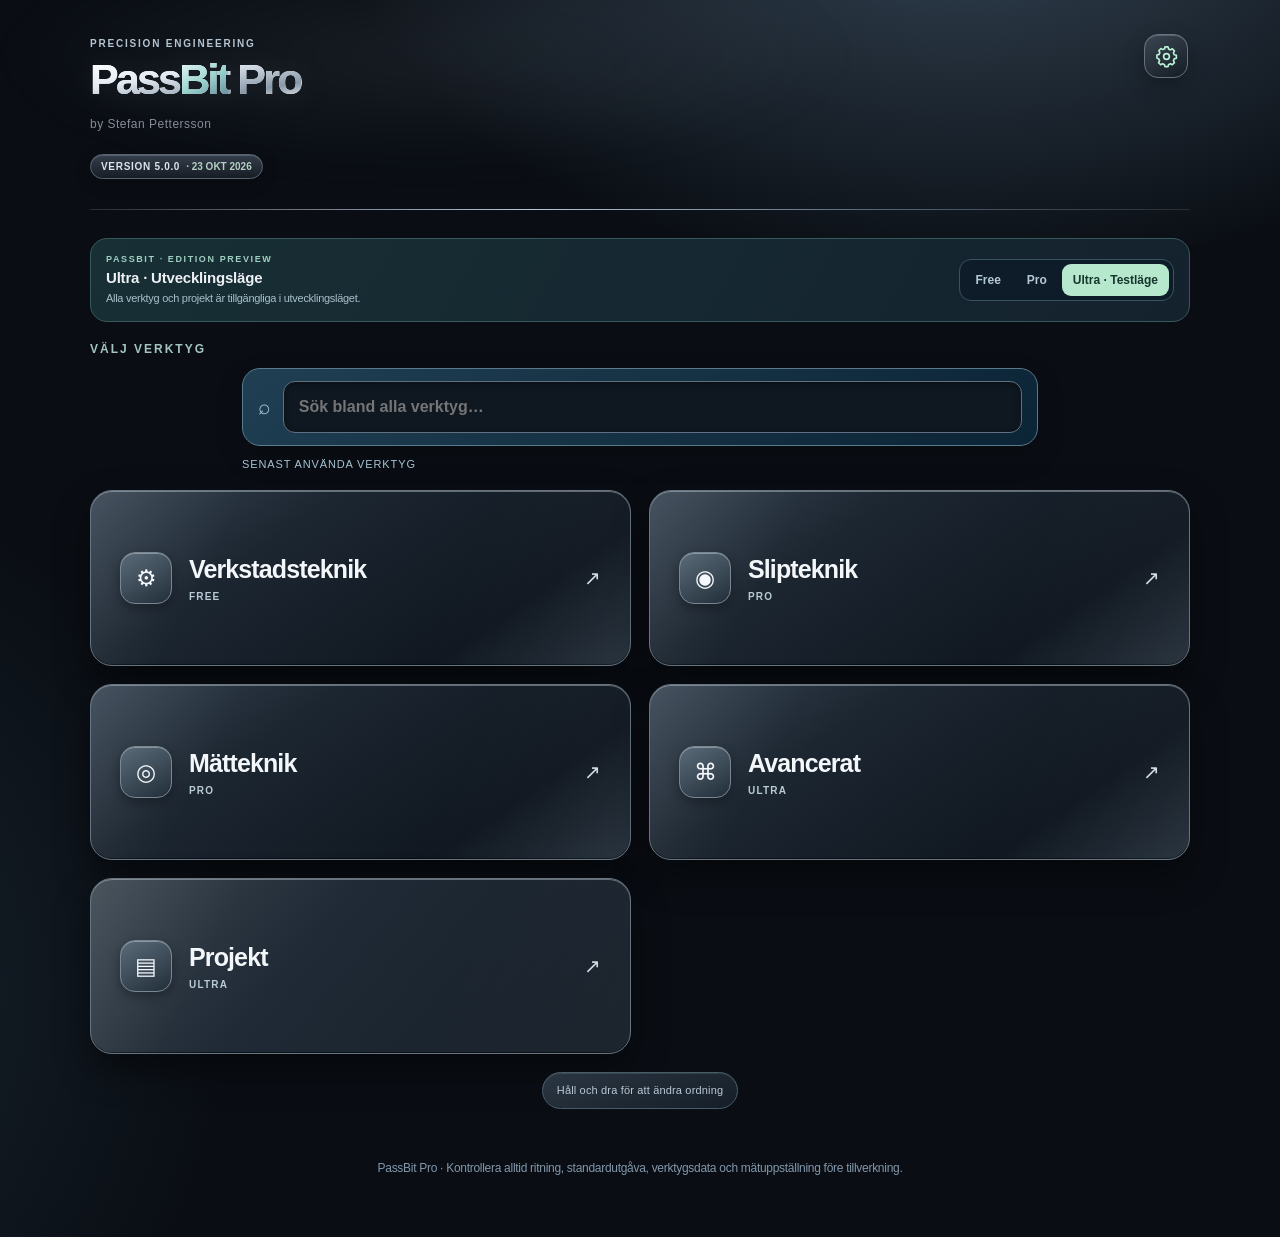
==== commit 6ab26ea9: "PassBit 5.0 global search palette and recently used tools" ====
--- a/index.html
+++ b/index.html
@@ -3,7 +3,7 @@
 <html lang="sv"><head><meta charset="utf-8"/><meta content="width=device-width,initial-scale=1,viewport-fit=cover" name="viewport"/>
 <meta content="#0d1727" name="theme-color"/><meta content="yes" name="apple-mobile-web-app-capable"/><meta content="black-translucent" name="apple-mobile-web-app-status-bar-style"/><meta content="PassBit Pro" name="apple-mobile-web-app-title"/>
 <title>PassBit Titanium 5.0 · Precision Engineering</title>
-<link rel="stylesheet" href="assets/css/base.css?v=4.3.0"><link rel="stylesheet" href="assets/css/motion.css?v=4.3.0"><link rel="stylesheet" href="assets/css/home-layout.css?v=4.3.0"><link rel="stylesheet" href="assets/css/projects.css?v=4.3.0"><link rel="stylesheet" href="assets/css/menu-design.css?v=4.3.0"><link rel="stylesheet" href="assets/css/feature-panels.css?v=4.3.0"><link rel="stylesheet" href="assets/css/hydraulics.css?v=4.4.0"><link rel="stylesheet" href="assets/css/hydraulic-builder.css?v=4.5.0"><link rel="stylesheet" href="assets/css/engineering-suite.css?v=5.0.0"></head><body class="home-view"><main>
+<link rel="stylesheet" href="assets/css/base.css?v=4.3.0"><link rel="stylesheet" href="assets/css/motion.css?v=4.3.0"><link rel="stylesheet" href="assets/css/home-layout.css?v=4.3.0"><link rel="stylesheet" href="assets/css/projects.css?v=4.3.0"><link rel="stylesheet" href="assets/css/menu-design.css?v=4.3.0"><link rel="stylesheet" href="assets/css/feature-panels.css?v=4.3.0"><link rel="stylesheet" href="assets/css/hydraulics.css?v=4.4.0"><link rel="stylesheet" href="assets/css/hydraulic-builder.css?v=4.5.0"><link rel="stylesheet" href="assets/css/engineering-suite.css?v=5.0.0"><link rel="stylesheet" href="assets/css/tool-search.css?v=5.0.0"></head><body class="home-view"><main>
 <header><div class="eyebrow">PRECISION ENGINEERING</div><h1><span class="brand">Pass<span class="brand-accent">Bit</span> Pro</span></h1><p>by Stefan Pettersson</p><div class="pb-build-version" aria-label="Appversion">VERSION 5.0.0 <span>· 23 OKT 2026</span></div><button aria-label="Inställningar" class="settings-gear" id="settingsGear" title="Inställningar" type="button"><svg aria-hidden="true" class="pb-icon" fill="none" height="24" stroke="currentColor" stroke-linecap="round" stroke-linejoin="round" stroke-width="1.7" viewbox="0 0 24 24" width="24"><path d="M10.4 2h3.2l.6 2.3a8 8 0 0 1 1.8.8l2.1-1.1 2.2 2.2-1.1 2.1a8 8 0 0 1 .8 1.8l2.3.6v3.2l-2.3.6a8 8 0 0 1-.8 1.8l1.1 2.1-2.2 2.2-2.1-1.1a8 8 0 0 1-1.8.8l-.6 2.3h-3.2l-.6-2.3a8 8 0 0 1-1.8-.8l-2.1 1.1-2.2-2.2 1.1-2.1a8 8 0 0 1-.8-1.8L2 13.6v-3.2l2.3-.6a8 8 0 0 1 .8-1.8L4 5.9l2.2-2.2 2.1 1.1a8 8 0 0 1 1.8-.8z"></path><circle cx="12" cy="12" r="3"></circle></svg></button></header>
 <section aria-label="Inställningar" class="hidden" id="settingsPanel">
 <div class="panel settings-panel"><div class="settings-head"><h2 data-i18n="settings">Inställningar</h2><button aria-label="Stäng" class="settings-close" id="settingsClose" type="button"><svg aria-hidden="true" class="pb-icon" fill="none" height="24" stroke="currentColor" stroke-linecap="round" stroke-linejoin="round" stroke-width="1.7" viewbox="0 0 24 24" width="24"><path d="M5 5l14 14M19 5 5 19"></path></svg></button></div>
@@ -34,7 +34,7 @@
 <div class="sectiontitle" id="homeTitle">Välj verktyg</div>
 <div aria-live="polite" class="panel hidden" id="upgradePanel"><div class="section-kicker">PASSBIT PRO</div><h2 id="upgradeTitle">Pro-verktyg</h2><p class="note" id="upgradeText">Detta verktyg ingår i Pro-versionen.</p><p class="fine" id="upgradeNote">Förhandsvisning: ingen betalning eller riktig licenskontroll är aktiverad.</p><button class="btn" id="previewUnlock" type="button">Visa i Pro-testläge</button></div>
 <div class="pb63-order-banner" id="pb63orderbanner"><span>Ordna verktyg med pilarna ↑ ↓. Dina ändringar sparas automatiskt.</span><button id="pb63done" type="button">Klar</button></div>
-<div aria-label="Välj område" class="pb-category-root" id="pb-category-root"><div class="pb-category-grid" id="pb-category-grid">
+<div id="pb5-command"><div class="pb5-command-box"><span aria-hidden="true">⌕</span><input id="pb5-command-input" type="search" autocomplete="off" placeholder="Sök bland alla verktyg…" aria-label="Sök verktyg"></div><div id="pb5-command-results" hidden></div><div class="pb5-recent-title">Senast använda verktyg</div><div id="pb5-recent" hidden></div></div><div aria-label="Välj område" class="pb-category-root" id="pb-category-root"><div class="pb-category-grid" id="pb-category-grid">
 <button class="pb-category-card" data-category="workshop" type="button"><span class="pb-category-icon">⚙</span><strong>Verkstadsteknik</strong><span class="pb-tier">FREE</span><span class="pb-category-arrow">↗</span></button>
 <button class="pb-category-card" data-category="grinding" type="button"><span class="pb-category-icon">◉</span><strong>Slipteknik</strong><span class="pb-tier">PRO</span><span class="pb-category-arrow">↗</span></button>
 <button class="pb-category-card" data-category="metrology" type="button"><span class="pb-category-icon">◎</span><strong>Mätteknik</strong><span class="pb-tier">PRO</span><span class="pb-category-arrow">↗</span></button>
@@ -343,4 +343,4 @@
 <script src="assets/js/workspace-settings.js?v=4.3.0"></script>
 <script src="assets/js/metrology-fix.js?v=4.3.0"></script>
 <script src="assets/js/grinding-controls.js?v=4.3.0"></script>
-<script src="assets/js/card-sorting.js?v=4.3.0"></script><script src="assets/js/workshop-tools.js?v=4.3.0"></script><script src="assets/js/number-inputs.js?v=4.3.0"></script><script src="assets/js/sinumerik-glossary.js?v=4.3.0"></script><script src="assets/js/robot-tools.js?v=4.3.0"></script><script src="assets/js/project-tools.js?v=4.3.0"></script><script src="assets/js/category-ui.js?v=4.3.0"></script><script src="assets/js/entrance-animations.js?v=4.3.0"></script><script src="assets/js/navigation.js?v=4.3.0"></script><script src="assets/js/project-workspace.js?v=4.3.0"></script><script src="assets/js/scroll-stability.js?v=4.3.0"></script><script src="assets/js/grinding-process.js?v=4.3.0"></script><script src="assets/js/blade-navigation.js?v=4.3.0"></script><script src="assets/js/pointer-effects.js?v=4.3.0"></script><script src="assets/js/grinding-diagnostics.js?v=4.3.0"></script><script src="assets/js/engineering-visuals.js?v=4.3.0"></script><script src="assets/js/technical-illustrations.js?v=4.3.0"></script><script src="assets/js/ermeto-database.js?v=4.3.0"></script><script src="assets/js/fitting-builder.js?v=4.3.0"></script><script src="assets/js/cylinders-sensors.js?v=4.3.0"></script><script src="assets/js/hydraulics.js?v=4.4.0"></script><script src="assets/js/hydraulic-builder.js?v=4.5.0"></script><script src="assets/js/engineering-suite.js?v=5.0.0"></script></body></html>
+<script src="assets/js/card-sorting.js?v=4.3.0"></script><script src="assets/js/workshop-tools.js?v=4.3.0"></script><script src="assets/js/number-inputs.js?v=4.3.0"></script><script src="assets/js/sinumerik-glossary.js?v=4.3.0"></script><script src="assets/js/robot-tools.js?v=4.3.0"></script><script src="assets/js/project-tools.js?v=4.3.0"></script><script src="assets/js/category-ui.js?v=4.3.0"></script><script src="assets/js/entrance-animations.js?v=4.3.0"></script><script src="assets/js/navigation.js?v=4.3.0"></script><script src="assets/js/project-workspace.js?v=4.3.0"></script><script src="assets/js/scroll-stability.js?v=4.3.0"></script><script src="assets/js/grinding-process.js?v=4.3.0"></script><script src="assets/js/blade-navigation.js?v=4.3.0"></script><script src="assets/js/pointer-effects.js?v=4.3.0"></script><script src="assets/js/grinding-diagnostics.js?v=4.3.0"></script><script src="assets/js/engineering-visuals.js?v=4.3.0"></script><script src="assets/js/technical-illustrations.js?v=4.3.0"></script><script src="assets/js/ermeto-database.js?v=4.3.0"></script><script src="assets/js/fitting-builder.js?v=4.3.0"></script><script src="assets/js/cylinders-sensors.js?v=4.3.0"></script><script src="assets/js/hydraulics.js?v=4.4.0"></script><script src="assets/js/hydraulic-builder.js?v=4.5.0"></script><script src="assets/js/engineering-suite.js?v=5.0.0"></script><script src="assets/js/tool-search.js?v=5.0.0"></script></body></html>
--- a/assets/css/tool-search.css
+++ b/assets/css/tool-search.css
@@ -0,0 +1,11 @@
+#pb5-command{margin:10px auto 20px;max-width:820px;padding:0 12px}
+body:not(.home-view) #pb5-command{display:none!important}
+#pb5-command .pb5-command-box{display:flex;align-items:center;gap:12px;background:linear-gradient(145deg,#203f53,#0b2436);border:1px solid #59798d;border-radius:18px;padding:12px 15px;box-shadow:0 12px 28px #0003}
+#pb5-command .pb5-command-box span{color:#accbd9;font-size:21px}
+#pb5-command-input{background:transparent;border:0;outline:0;min-width:0;flex:1;color:#eaf5f9;font-size:16px}
+#pb5-command-results,#pb5-recent{display:grid;grid-template-columns:repeat(2,minmax(0,1fr));gap:7px;margin:10px 0}
+#pb5-command-results[hidden],#pb5-recent[hidden]{display:none!important}
+#pb5-command .pb5-command-hit{display:flex;justify-content:space-between;align-items:center;gap:10px;text-align:left;padding:11px;border-radius:12px;border:1px solid #3e5d72;background:#122b3d;color:#e3f2f8;font-size:12px}
+#pb5-command .pb5-command-hit span{color:#8fc4da}
+#pb5-command .pb5-recent-title{margin:12px 0 3px;color:#a6c3d3;font-size:11px;letter-spacing:.08em;text-transform:uppercase}
+@media(max-width:480px){#pb5-command-results,#pb5-recent{grid-template-columns:1fr}}
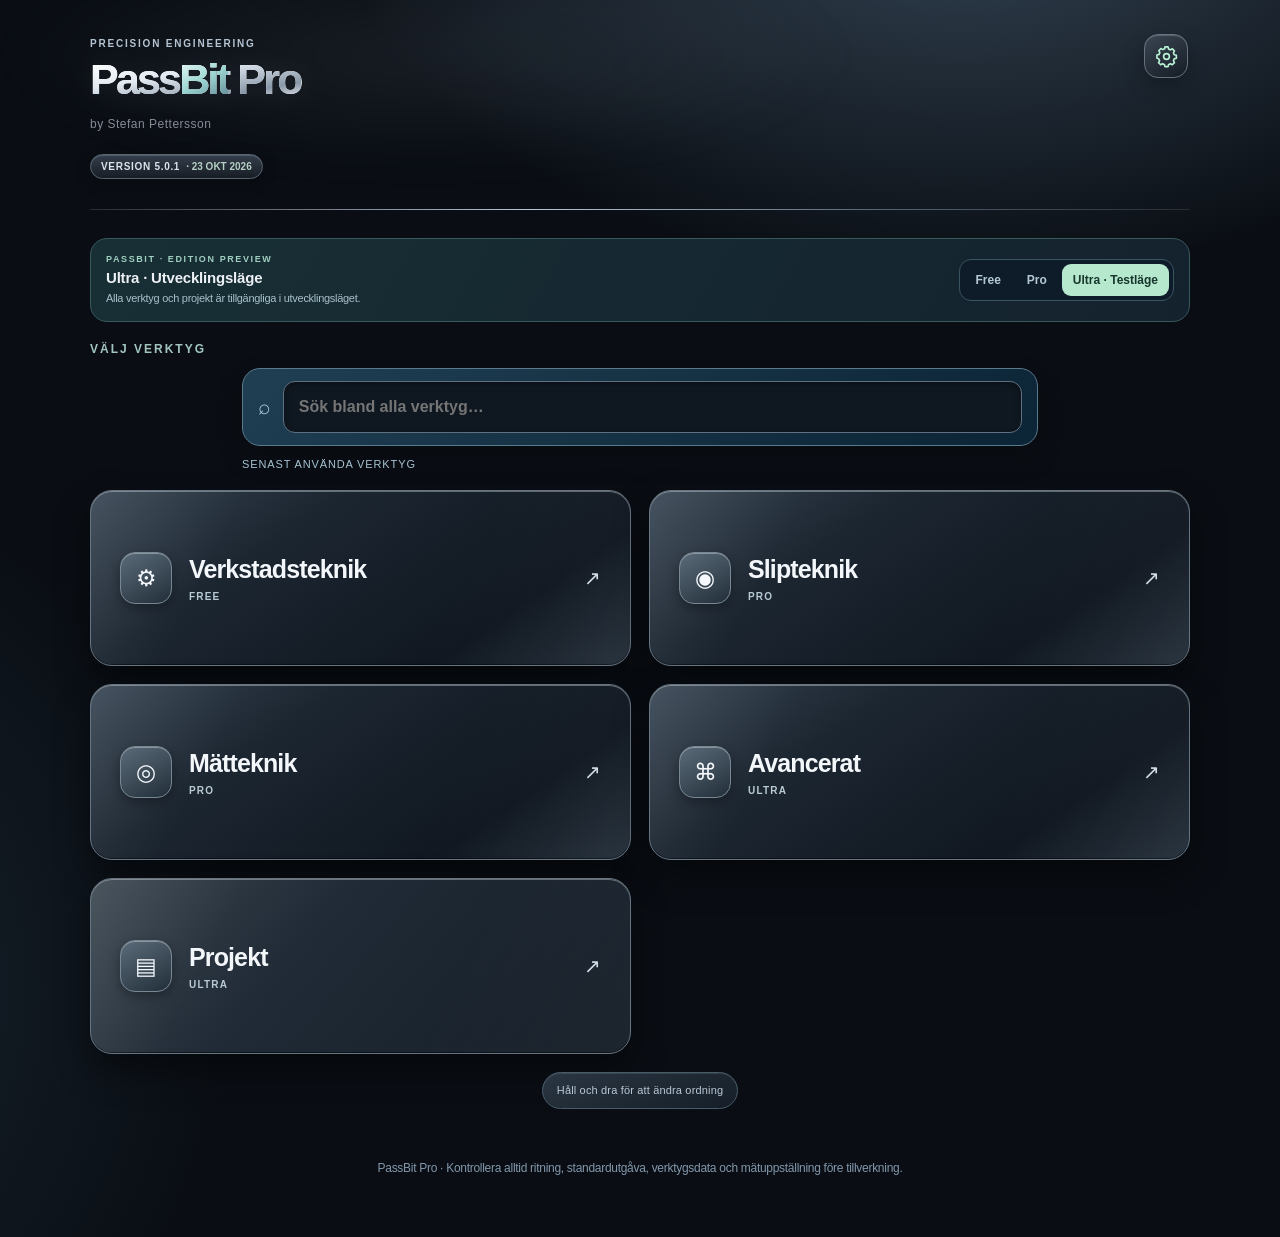
==== commit 5b4a5382: "PassBit 5.0.1 hydraulic troubleshooting tab, asset refresh and QA improvements" ====
--- a/index.html
+++ b/index.html
@@ -3,8 +3,8 @@
 <html lang="sv"><head><meta charset="utf-8"/><meta content="width=device-width,initial-scale=1,viewport-fit=cover" name="viewport"/>
 <meta content="#0d1727" name="theme-color"/><meta content="yes" name="apple-mobile-web-app-capable"/><meta content="black-translucent" name="apple-mobile-web-app-status-bar-style"/><meta content="PassBit Pro" name="apple-mobile-web-app-title"/>
 <title>PassBit Titanium 5.0 · Precision Engineering</title>
-<link rel="stylesheet" href="assets/css/base.css?v=4.3.0"><link rel="stylesheet" href="assets/css/motion.css?v=4.3.0"><link rel="stylesheet" href="assets/css/home-layout.css?v=4.3.0"><link rel="stylesheet" href="assets/css/projects.css?v=4.3.0"><link rel="stylesheet" href="assets/css/menu-design.css?v=4.3.0"><link rel="stylesheet" href="assets/css/feature-panels.css?v=4.3.0"><link rel="stylesheet" href="assets/css/hydraulics.css?v=4.4.0"><link rel="stylesheet" href="assets/css/hydraulic-builder.css?v=4.5.0"><link rel="stylesheet" href="assets/css/engineering-suite.css?v=5.0.0"><link rel="stylesheet" href="assets/css/tool-search.css?v=5.0.0"></head><body class="home-view"><main>
-<header><div class="eyebrow">PRECISION ENGINEERING</div><h1><span class="brand">Pass<span class="brand-accent">Bit</span> Pro</span></h1><p>by Stefan Pettersson</p><div class="pb-build-version" aria-label="Appversion">VERSION 5.0.0 <span>· 23 OKT 2026</span></div><button aria-label="Inställningar" class="settings-gear" id="settingsGear" title="Inställningar" type="button"><svg aria-hidden="true" class="pb-icon" fill="none" height="24" stroke="currentColor" stroke-linecap="round" stroke-linejoin="round" stroke-width="1.7" viewbox="0 0 24 24" width="24"><path d="M10.4 2h3.2l.6 2.3a8 8 0 0 1 1.8.8l2.1-1.1 2.2 2.2-1.1 2.1a8 8 0 0 1 .8 1.8l2.3.6v3.2l-2.3.6a8 8 0 0 1-.8 1.8l1.1 2.1-2.2 2.2-2.1-1.1a8 8 0 0 1-1.8.8l-.6 2.3h-3.2l-.6-2.3a8 8 0 0 1-1.8-.8l-2.1 1.1-2.2-2.2 1.1-2.1a8 8 0 0 1-.8-1.8L2 13.6v-3.2l2.3-.6a8 8 0 0 1 .8-1.8L4 5.9l2.2-2.2 2.1 1.1a8 8 0 0 1 1.8-.8z"></path><circle cx="12" cy="12" r="3"></circle></svg></button></header>
+<link rel="stylesheet" href="assets/css/base.css?v=5.0.1"><link rel="stylesheet" href="assets/css/motion.css?v=5.0.1"><link rel="stylesheet" href="assets/css/home-layout.css?v=5.0.1"><link rel="stylesheet" href="assets/css/projects.css?v=5.0.1"><link rel="stylesheet" href="assets/css/menu-design.css?v=5.0.1"><link rel="stylesheet" href="assets/css/feature-panels.css?v=5.0.1"><link rel="stylesheet" href="assets/css/hydraulics.css?v=5.0.1"><link rel="stylesheet" href="assets/css/hydraulic-builder.css?v=5.0.1"><link rel="stylesheet" href="assets/css/engineering-suite.css?v=5.0.1"><link rel="stylesheet" href="assets/css/tool-search.css?v=5.0.1"><link rel="stylesheet" href="assets/css/hydraulic-diagnostics.css?v=5.0.1"></head><body class="home-view"><main>
+<header><div class="eyebrow">PRECISION ENGINEERING</div><h1><span class="brand">Pass<span class="brand-accent">Bit</span> Pro</span></h1><p>by Stefan Pettersson</p><div class="pb-build-version" aria-label="Appversion">VERSION 5.0.1 <span>· 23 OKT 2026</span></div><button aria-label="Inställningar" class="settings-gear" id="settingsGear" title="Inställningar" type="button"><svg aria-hidden="true" class="pb-icon" fill="none" height="24" stroke="currentColor" stroke-linecap="round" stroke-linejoin="round" stroke-width="1.7" viewbox="0 0 24 24" width="24"><path d="M10.4 2h3.2l.6 2.3a8 8 0 0 1 1.8.8l2.1-1.1 2.2 2.2-1.1 2.1a8 8 0 0 1 .8 1.8l2.3.6v3.2l-2.3.6a8 8 0 0 1-.8 1.8l1.1 2.1-2.2 2.2-2.1-1.1a8 8 0 0 1-1.8.8l-.6 2.3h-3.2l-.6-2.3a8 8 0 0 1-1.8-.8l-2.1 1.1-2.2-2.2 1.1-2.1a8 8 0 0 1-.8-1.8L2 13.6v-3.2l2.3-.6a8 8 0 0 1 .8-1.8L4 5.9l2.2-2.2 2.1 1.1a8 8 0 0 1 1.8-.8z"></path><circle cx="12" cy="12" r="3"></circle></svg></button></header>
 <section aria-label="Inställningar" class="hidden" id="settingsPanel">
 <div class="panel settings-panel"><div class="settings-head"><h2 data-i18n="settings">Inställningar</h2><button aria-label="Stäng" class="settings-close" id="settingsClose" type="button"><svg aria-hidden="true" class="pb-icon" fill="none" height="24" stroke="currentColor" stroke-linecap="round" stroke-linejoin="round" stroke-width="1.7" viewbox="0 0 24 24" width="24"><path d="M5 5l14 14M19 5 5 19"></path></svg></button></div>
 <label data-i18n="language" for="languageSelect">Språk</label><select id="languageSelect"><option value="sv">Svenska</option><option value="en">English</option></select>
@@ -122,12 +122,12 @@
 <section class="hidden" id="grindwheel" aria-label="Teknikverktyg"></section><section class="hidden" id="hydraulics"><div class="panel">
 <div class="section-kicker">HYDRAULIK · PARKER / ERMETO · TEKNIKBIBLIOTEK</div><h2>Hydraulik · kopplingar, rör & mätteknik</h2>
 <p class="fine">Sökbar guide till hydraulkomponenter, rör, slangar, tryck, flöde och mätinstrument. Utgångspunkt i Parker-familjer. Tekniska principskisser – inte produktfotografier eller verifierade artikelnummer.</p>
-<div class="hyd-tabs"><button type="button" class="active" data-tab="catalog">Kopplingar & delar</button><button type="button" data-tab="calc">Tryck & rör</button><button type="button" data-tab="gauge">Tryckmätare</button><button type="button" data-tab="flow">Flödesmätare</button><button type="button" data-tab="guide">Symboler & begrepp</button><button type="button" data-tab="builder">Bygg hydraulik</button></div>
+<div class="hyd-tabs"><button type="button" class="active" data-tab="catalog">Kopplingar & delar</button><button type="button" data-tab="calc">Tryck & rör</button><button type="button" data-tab="gauge">Tryckmätare</button><button type="button" data-tab="flow">Flödesmätare</button><button type="button" data-tab="guide">Symboler & begrepp</button><button type="button" data-tab="builder">Bygg hydraulik</button><button type="button" data-tab="diagnostic">Felsökning</button></div>
 <div class="hyd-page" data-page="catalog"><div class="hyd-panel"><h3>Sök i hydraulikdatabasen</h3><p class="fine">Exempel: EO 24°, ORFS, JIC, slang, T-koppling, fläns, filter eller backventil.</p><div class="hyd-searchbox"><input id="hyd-search" type="search" placeholder="Sök koppling, rör, slang, ventil…" aria-label="Sök hydraulkomponent"><select id="hyd-filter" aria-label="Filtrera komponenter"><option>Alla</option><option>Rörkoppling</option><option>Gänga</option><option>Rör</option><option>Slang</option><option>Fläns</option><option>Ventil</option><option>System</option></select></div><div class="hyd-presets"><button type="button" data-hyd-preset="EO">EO</button><button type="button" data-hyd-preset="ORFS">ORFS</button><button type="button" data-hyd-preset="T-koppling">T-koppling</button><button type="button" data-hyd-preset="slang">Slang</button><button type="button" data-hyd-preset="filter">Filter</button></div><p id="hyd-count" class="fine"></p><div id="hyd-list" class="hyd-list"></div></div><div id="hyd-detail" class="hyd-detail" aria-live="polite"></div><p class="fine">Verifiera dimensioner, tätningssystem, arbetstryck och kombinationer mot <a href="https://ph.parker.com/" target="_blank" rel="noopener noreferrer">Parker Product &amp; Support</a> och aktuell tillverkarinformation. Parker-sortimentet är större än denna introduktionsdatabas.</p></div>
 <div class="hyd-page" data-page="calc" hidden><div class="hyd-panel"><h3>Tryck, flöde, rörhastighet & effekt</h3><p class="fine">Ändra värden och se beräknade resultat. Rördiametern avser invändigt mått, inte ytterdiameter.</p><div class="hyd-grid"><label>Arbetstryck (bar)<input id="hyd-pressure" type="number" min="0" value="160" step="1"></label><label>Flöde (l/min)<input id="hyd-flow" type="number" min="0" value="30" step="1"></label><label>Rör innerdiameter (mm)<input id="hyd-id" type="number" min="0.1" value="12" step=".1"></label><label>Rak rörlängd (m)<input id="hyd-length" type="number" min="0" value="5" step=".5"></label><label>Kinematisk viskositet (mm²/s, cSt)<input id="hyd-visc" type="number" min=".1" value="32" step="1"></label><label>Densitet (kg/m³)<input id="hyd-density" type="number" min="1" value="860" step="10"></label><label>Total verkningsgrad (%)<input id="hyd-eff" type="number" min="1" max="100" value="85" step="1"></label></div><div id="hyd-pipe-svg" class="hyd-pipe"></div><div id="hyd-results" aria-live="polite"></div></div><div class="hyd-panel"><h3>Grundformler</h3><p><strong>Flödeshastighet:</strong> v = Q/A, där Q är volymflöde i m³/s och A rörets fria area i m².</p><p><strong>Hydraulisk effekt:</strong> P (kW) = p (bar) × Q (l/min) / 600.</p><p><strong>Cylinderkraft:</strong> F (N) = p (bar) × 10⁵ × A (m²). Retursidan har mindre effektiv area om kolvstång finns.</p><p><strong>Rörtryckfall:</strong> beror på längd, diameter, vätskans viskositet och densitet samt lokala motstånd.</p><p class="hyd-note">Säkerhet: dimensionera aldrig slang, rör, kopplingar eller tryckbegränsning enbart från denna kalkyl. Kontrollera tryckklass, pulslast, temperatur, media och tillämpliga standarder.</p></div></div>
 <div class="hyd-page" data-page="gauge" hidden><div class="hyd-panel"><h3>Tryckmätare · visning och noggrannhet</h3><div class="hyd-grid"><label>Mätområde, max (bar)<input id="hyd-gauge-range" type="number" min="1" value="250"></label><label>Visat tryck (bar)<input id="hyd-gauge-reading" type="number" min="0" value="160"></label><label>Noggrannhetsklass (% FS)<input id="hyd-gauge-accuracy" type="number" min="0" step=".1" value="1"></label></div><div id="hyd-gauge-svg" class="hyd-dial"></div><div id="hyd-gauge-info" aria-live="polite"></div></div><div class="hyd-guide"><article><h3>Bourdonrör</h3><p>Mekanisk mätare där ett böjt metallrör deformeras av trycket och driver visaren. Vanlig för lokal avläsning.</p></article><article><h3>Tryckgivare / transducer</h3><p>Omvandlar tryck till elektrisk signal, exempelvis 4–20 mA eller 0–10 V. Kontrollera absoluttryck kontra övertryck (gauge), mätområde och matning.</p></article><article><h3>Manometer, differenstryck & pulsdämpning</h3><p>Differenstryck = skillnaden mellan två tryckpunkter, ofta över filter. Vid tryckpulser kan dämpare, vätskefyllning eller särskilt instrument behövas.</p></article></div></div>
 <div class="hyd-page" data-page="flow" hidden><div class="hyd-panel"><h3>Flödesmätare · avläsning och fel</h3><div class="hyd-grid"><label>Flöde (l/min)<input id="hyd-meter-flow" type="number" min="0" value="35"></label><label>Mätområde max (l/min)<input id="hyd-meter-range" type="number" min="1" value="100"></label><label>Noggrannhet (%)<input id="hyd-meter-accuracy" type="number" min="0" step=".1" value="1"></label><label>Fel anges som<select id="hyd-meter-type"><option value="fs">% av fullskala (FS)</option><option value="reading">% av avläst värde</option></select></label></div><div id="hyd-meter-svg" class="hyd-pipe"></div><div id="hyd-meter-info" aria-live="polite"></div></div><div class="hyd-guide"><article><h3>Turbinflödesmätare</h3><p>Rotorhastigheten följer flödet. Känslig för viskositet, smuts och störd strömningsprofil.</p></article><article><h3>Kugghjulsflödesmätare</h3><p>Positiv deplacementmätning: räknar definierade volymer per rotation. Används ofta för hydraulolja.</p></article><article><h3>Variabel area / rotameter</h3><p>En flottör visar flödet på en graderad skala. Instrumentets kalibrering måste stämma med medium och driftförhållanden.</p></article><article><h3>Ultraljud</h3><p>Beräknar flöde från ljudutbredning. Kräver rätt montage, rördata och lämplig vätska.</p></article></div></div>
-<div class="hyd-page" data-page="builder" hidden><div id="hyd-builder" class="hyd-panel"><h3>Bygg ett hydrauliksystem</h3><p class="fine">Välj tryckkälla, rör eller slang, Parker-orienterad kopplingsfamilj, förbrukare och mätpunkter. Appen ritar en principskiss och skapar en preliminär komponentlista.</p><div class="hb-presets"><button type="button" data-hb-preset="tube">Exempel: EO-rör + cylinder</button><button type="button" data-hb-preset="hose">Exempel: ORFS-slang + cylinder</button></div><div class="hyd-grid"><label>Tryckkälla<select id="hb-source"></select></label><label>Ledning<select id="hb-line"></select></label><label>Kopplingsfamilj<select id="hb-seal"></select></label><label>Förbrukare<select id="hb-destination"></select></label><label>Mätpunkter<select id="hb-instrument"></select></label><label>Rörets ytterdiameter<select id="hb-od"></select></label><label>Rörets väggtjocklek (mm)<input id="hb-wall" type="number" value="1.5" min=".1" step=".1"></label><label>Slangens innerdiameter (mm)<input id="hb-hose-id" type="number" value="12.7" min="1" step=".1"></label><label>Ledningslängd (m)<input id="hb-length" type="number" value="3" min=".1" step=".5"></label><label>Systemtryck (bar)<input id="hb-pressure" type="number" value="160" min="0" step="10"></label><label>Flöde (l/min)<input id="hb-flow" type="number" value="30" min="0" step="5"></label></div><div id="hb-svg" class="hb-svg"></div><div id="hb-result" aria-live="polite"></div><button type="button" id="hb-copy">Kopiera komponentlista</button><p class="fine">Vägledning, inte konstruktionsgodkännande. Tillverkarens datablad krävs för dimensionering och artikelnummer.</p></div></div><div class="hyd-page" data-page="guide" hidden><div class="hyd-guide"><article><h3>P · A · B · T · L</h3><p><strong>P</strong> = tryckmatning från pump. <strong>A/B</strong> = arbetsportar till förbrukare. <strong>T</strong> = tank/retur. <strong>L</strong> = läckoljeledning eller dränering beroende på komponent.</p></article><article><h3>bar · MPa · psi</h3><p>1 bar = 0,1 MPa ≈ 14,5 psi. 100 bar = 10 MPa. En tryckmätare visar vanligen övertryck relativt atmosfären.</p></article><article><h3>l/min · m³/h · cSt</h3><p><strong>l/min</strong> är volymflöde. 60 l/min = 3,6 m³/h. <strong>cSt</strong> (mm²/s) är kinematisk viskositet – hur trögflytande oljan är.</p></article><article><h3>Δp · PN · WP · BP</h3><p><strong>Δp</strong> = tryckskillnad/tryckfall. <strong>PN</strong> = nominell tryckbeteckning. <strong>WP</strong> = arbetstryck. <strong>BP</strong> = sprängtryck. Sprängtryck får inte användas som tillåtet arbetstryck.</p></article><article><h3>24° EO · 37° JIC · ORFS</h3><p>24° och 37° anger olika tätningsgeometrier. ORFS tätar med O-ring mot plan yta. Gängor som ser lika ut garanterar inte kompatibel tätning.</p></article><article><h3>ISO 1219 · hydraulsymboler</h3><p>Riktningsventiler ritas med rutor (ett per läge). Pilar anger möjliga flödesvägar. Pump symboliseras vanligtvis med cirkel och fylld triangel utåt, hydraulmotor med triangel inåt. Streckad linje anger normalt styrsignal/pilotledning.</p></article><article><h3>Rördimension & väggtjocklek</h3><p>Exempel 12 × 1,5 mm betyder 12 mm ytterdiameter och 1,5 mm väggtjocklek. Nominell innerdiameter ≈ 12 − 2 × 1,5 = 9 mm. Kontrollera rörtoleranser och faktisk dimension.</p></article><article><h3>Säker service</h3><p>Avlasta tryck, säkra laster och ackumulatorer, kontrollera noll energi och använd lämplig skyddsutrustning före demontering. Hydraulolja under tryck kan ge allvarliga injektionsskador.</p></article></div></div>
+<div class="hyd-page" data-page="diagnostic" hidden><div class="hyd-panel" id="hyd-diagnostic"><h3>Hydraulik · systematisk felsökning</h3><p class="fine">Välj symptom och följ en strukturerad kontrollordning. Parker-orienterad komponentterminologi, utan antaganden om maskinens specifika konstruktion.</p><label for="hyd-diagnostic-symptom">Symptom</label><select id="hyd-diagnostic-symptom" aria-label="Välj hydrauliskt symptom"></select><div id="hyd-diagnostic-result" aria-live="polite"></div></div></div><div class="hyd-page" data-page="builder" hidden><div id="hyd-builder" class="hyd-panel"><h3>Bygg ett hydrauliksystem</h3><p class="fine">Välj tryckkälla, rör eller slang, Parker-orienterad kopplingsfamilj, förbrukare och mätpunkter. Appen ritar en principskiss och skapar en preliminär komponentlista.</p><div class="hb-presets"><button type="button" data-hb-preset="tube">Exempel: EO-rör + cylinder</button><button type="button" data-hb-preset="hose">Exempel: ORFS-slang + cylinder</button></div><div class="hyd-grid"><label>Tryckkälla<select id="hb-source"></select></label><label>Ledning<select id="hb-line"></select></label><label>Kopplingsfamilj<select id="hb-seal"></select></label><label>Förbrukare<select id="hb-destination"></select></label><label>Mätpunkter<select id="hb-instrument"></select></label><label>Rörets ytterdiameter<select id="hb-od"></select></label><label>Rörets väggtjocklek (mm)<input id="hb-wall" type="number" value="1.5" min=".1" step=".1"></label><label>Slangens innerdiameter (mm)<input id="hb-hose-id" type="number" value="12.7" min="1" step=".1"></label><label>Ledningslängd (m)<input id="hb-length" type="number" value="3" min=".1" step=".5"></label><label>Systemtryck (bar)<input id="hb-pressure" type="number" value="160" min="0" step="10"></label><label>Flöde (l/min)<input id="hb-flow" type="number" value="30" min="0" step="5"></label></div><div id="hb-svg" class="hb-svg"></div><div id="hb-result" aria-live="polite"></div><button type="button" id="hb-copy">Kopiera komponentlista</button><p class="fine">Vägledning, inte konstruktionsgodkännande. Tillverkarens datablad krävs för dimensionering och artikelnummer.</p></div></div><div class="hyd-page" data-page="guide" hidden><div class="hyd-guide"><article><h3>P · A · B · T · L</h3><p><strong>P</strong> = tryckmatning från pump. <strong>A/B</strong> = arbetsportar till förbrukare. <strong>T</strong> = tank/retur. <strong>L</strong> = läckoljeledning eller dränering beroende på komponent.</p></article><article><h3>bar · MPa · psi</h3><p>1 bar = 0,1 MPa ≈ 14,5 psi. 100 bar = 10 MPa. En tryckmätare visar vanligen övertryck relativt atmosfären.</p></article><article><h3>l/min · m³/h · cSt</h3><p><strong>l/min</strong> är volymflöde. 60 l/min = 3,6 m³/h. <strong>cSt</strong> (mm²/s) är kinematisk viskositet – hur trögflytande oljan är.</p></article><article><h3>Δp · PN · WP · BP</h3><p><strong>Δp</strong> = tryckskillnad/tryckfall. <strong>PN</strong> = nominell tryckbeteckning. <strong>WP</strong> = arbetstryck. <strong>BP</strong> = sprängtryck. Sprängtryck får inte användas som tillåtet arbetstryck.</p></article><article><h3>24° EO · 37° JIC · ORFS</h3><p>24° och 37° anger olika tätningsgeometrier. ORFS tätar med O-ring mot plan yta. Gängor som ser lika ut garanterar inte kompatibel tätning.</p></article><article><h3>ISO 1219 · hydraulsymboler</h3><p>Riktningsventiler ritas med rutor (ett per läge). Pilar anger möjliga flödesvägar. Pump symboliseras vanligtvis med cirkel och fylld triangel utåt, hydraulmotor med triangel inåt. Streckad linje anger normalt styrsignal/pilotledning.</p></article><article><h3>Rördimension & väggtjocklek</h3><p>Exempel 12 × 1,5 mm betyder 12 mm ytterdiameter och 1,5 mm väggtjocklek. Nominell innerdiameter ≈ 12 − 2 × 1,5 = 9 mm. Kontrollera rörtoleranser och faktisk dimension.</p></article><article><h3>Säker service</h3><p>Avlasta tryck, säkra laster och ackumulatorer, kontrollera noll energi och använd lämplig skyddsutrustning före demontering. Hydraulolja under tryck kan ge allvarliga injektionsskador.</p></article></div></div>
 </div></section><section class="hidden" id="pneumatics"><div class="panel"><div class="section-kicker">AUTOMATION · PNEUMATIK</div><h2>Pneumatik &amp; Festo</h2><p class="fine">Ventiler, pneumatiska symboler, portnummer och strukturerad felsökning.</p><div class="pb6-grid">
 <div class="pb6-card wide"><h3>Ventilsymboler · interaktiv guide</h3><p class="fine">Förenklade principillustrationer enligt vanlig ISO 1219-logik. Rutorna representerar lägen; anslutningarna visas schematiskt. Kontrollera alltid den faktiska ventilens symbol och artikelnummer.</p><label for="pneu-valve">Välj ventil</label><select id="pneu-valve"><option value="32">3/2-ventil · normalt stängd (NC)</option><option value="52">5/2-ventil · dubbelverkande cylinder</option><option value="53">5/3-ventil · stängt mittläge</option><option value="22">2/2-ventil · av/på</option></select><label for="pneu-state">Läge</label><select id="pneu-state"></select><div aria-live="polite" class="tech-diagram" id="pneu-diagram"></div><p class="fine" id="pneu-explain"></p></div>
 <div class="pb6-card"><h3>Portnummer och bokstäver</h3><table class="tech-table"><tr><th>Port</th><th>Vanlig betydelse</th></tr><tr><td>1 / P</td><td>Tryckmatning</td></tr><tr><td>2 / A</td><td>Arbetsport A</td></tr><tr><td>4 / B</td><td>Arbetsport B</td></tr><tr><td>3 / R</td><td>Avluftning A</td></tr><tr><td>5 / S</td><td>Avluftning B</td></tr><tr><td>12 / 14</td><td>Pilot-/styranslutningar, beroende på ventil</td></tr></table><p class="fine">Portbeteckningar kan variera mellan produktserier.</p></div>
@@ -338,9 +338,9 @@
 <div class="panel"><h3>Kugg- och delningsberäkning</h3><div class="row"><div><label>Modul m (mm)</label><input id="pb10module" type="number" value="0"/></div><div><label>Tandantal z</label><input id="pb10teeth" type="number" value="0"/></div></div><button class="btn" id="pb10gear">Beräkna delningsdiameter</button><div class="pb10-output" id="pb10gearout">—</div></div>
 <div class="panel"><h3>Teknisk uppslagsbok</h3><input id="pb10search" placeholder="Sök t.ex. Ra, Rz, UPR, H7, mätosäkerhet"/><div class="pb10-reference" id="pb10reference"></div><p class="fine">Förklarande referens, inte en fullständig ISO-tabell. Gängmätning med tretrådsmetoden och lagerpassningsval kräver norm- och geometrispecifika data.</p></div></section>
 <section class="hidden" id="reports10"><div class="panel"><h2>Kontrollrapport</h2><p class="note">Rapporten använder egna uppgifter och registrerade värden. För PDF: välj Skriv ut och Spara som PDF i webbläsaren.</p><label>Kund / företag</label><input id="pb10customer" placeholder="Kundnamn"/><label>Artikel / ritningsnummer</label><input id="pb10part" placeholder="Artikelnummer"/><label>Maskin / serienummer</label><input id="pb10machine" placeholder="Maskin-ID"/><label>Mätinstrument / kalibrerings-ID</label><input id="pb10instrument" placeholder="Instrument-ID"/><label>Operatör</label><input id="pb10operator" placeholder="Operatör"/><label>Mätvärden och anmärkningar</label><textarea id="pb10notes" placeholder="Mätvärden, toleranser, resultat, åtgärder..." rows="4"></textarea><div class="row"><button class="btn" id="pb10reportprint">Visa utskriftsrapport</button><button class="btn outline" id="pb10reportsave">Spara projekt</button></div><div class="pb10-output" id="pb10reportstatus">—</div></div><div class="panel"><h3>Sparade rapporter</h3><div class="pb10-reference" id="pb10savedreports"></div></div></section>
-<script src="assets/js/preview-edition.js?v=4.3.0"></script><script src="assets/js/core-calculations.js?v=4.3.0"></script><script src="assets/js/unit-display.js?v=4.3.0"></script><script src="assets/js/inch-inputs.js?v=4.3.0"></script>
-<script src="assets/js/calculator-extensions.js?v=4.3.0"></script>
-<script src="assets/js/workspace-settings.js?v=4.3.0"></script>
-<script src="assets/js/metrology-fix.js?v=4.3.0"></script>
-<script src="assets/js/grinding-controls.js?v=4.3.0"></script>
-<script src="assets/js/card-sorting.js?v=4.3.0"></script><script src="assets/js/workshop-tools.js?v=4.3.0"></script><script src="assets/js/number-inputs.js?v=4.3.0"></script><script src="assets/js/sinumerik-glossary.js?v=4.3.0"></script><script src="assets/js/robot-tools.js?v=4.3.0"></script><script src="assets/js/project-tools.js?v=4.3.0"></script><script src="assets/js/category-ui.js?v=4.3.0"></script><script src="assets/js/entrance-animations.js?v=4.3.0"></script><script src="assets/js/navigation.js?v=4.3.0"></script><script src="assets/js/project-workspace.js?v=4.3.0"></script><script src="assets/js/scroll-stability.js?v=4.3.0"></script><script src="assets/js/grinding-process.js?v=4.3.0"></script><script src="assets/js/blade-navigation.js?v=4.3.0"></script><script src="assets/js/pointer-effects.js?v=4.3.0"></script><script src="assets/js/grinding-diagnostics.js?v=4.3.0"></script><script src="assets/js/engineering-visuals.js?v=4.3.0"></script><script src="assets/js/technical-illustrations.js?v=4.3.0"></script><script src="assets/js/ermeto-database.js?v=4.3.0"></script><script src="assets/js/fitting-builder.js?v=4.3.0"></script><script src="assets/js/cylinders-sensors.js?v=4.3.0"></script><script src="assets/js/hydraulics.js?v=4.4.0"></script><script src="assets/js/hydraulic-builder.js?v=4.5.0"></script><script src="assets/js/engineering-suite.js?v=5.0.0"></script><script src="assets/js/tool-search.js?v=5.0.0"></script></body></html>
+<script src="assets/js/preview-edition.js?v=5.0.1"></script><script src="assets/js/core-calculations.js?v=5.0.1"></script><script src="assets/js/unit-display.js?v=5.0.1"></script><script src="assets/js/inch-inputs.js?v=5.0.1"></script>
+<script src="assets/js/calculator-extensions.js?v=5.0.1"></script>
+<script src="assets/js/workspace-settings.js?v=5.0.1"></script>
+<script src="assets/js/metrology-fix.js?v=5.0.1"></script>
+<script src="assets/js/grinding-controls.js?v=5.0.1"></script>
+<script src="assets/js/card-sorting.js?v=5.0.1"></script><script src="assets/js/workshop-tools.js?v=5.0.1"></script><script src="assets/js/number-inputs.js?v=5.0.1"></script><script src="assets/js/sinumerik-glossary.js?v=5.0.1"></script><script src="assets/js/robot-tools.js?v=5.0.1"></script><script src="assets/js/project-tools.js?v=5.0.1"></script><script src="assets/js/category-ui.js?v=5.0.1"></script><script src="assets/js/entrance-animations.js?v=5.0.1"></script><script src="assets/js/navigation.js?v=5.0.1"></script><script src="assets/js/project-workspace.js?v=5.0.1"></script><script src="assets/js/scroll-stability.js?v=5.0.1"></script><script src="assets/js/grinding-process.js?v=5.0.1"></script><script src="assets/js/blade-navigation.js?v=5.0.1"></script><script src="assets/js/pointer-effects.js?v=5.0.1"></script><script src="assets/js/grinding-diagnostics.js?v=5.0.1"></script><script src="assets/js/engineering-visuals.js?v=5.0.1"></script><script src="assets/js/technical-illustrations.js?v=5.0.1"></script><script src="assets/js/ermeto-database.js?v=5.0.1"></script><script src="assets/js/fitting-builder.js?v=5.0.1"></script><script src="assets/js/cylinders-sensors.js?v=5.0.1"></script><script src="assets/js/hydraulics.js?v=5.0.1"></script><script src="assets/js/hydraulic-builder.js?v=5.0.1"></script><script src="assets/js/engineering-suite.js?v=5.0.1"></script><script src="assets/js/tool-search.js?v=5.0.1"></script><script src="assets/js/hydraulic-diagnostics.js?v=5.0.1"></script></body></html>
--- a/assets/css/hydraulic-diagnostics.css
+++ b/assets/css/hydraulic-diagnostics.css
@@ -0,0 +1 @@
+#hydraulics .hyd-fault-step{background:#102c40;border:1px solid #375a6e;border-radius:13px;padding:13px;margin:9px 0}#hydraulics .hyd-fault-step strong{color:#dcecf5}#hydraulics .hyd-fault-step p{color:#aac6d6;font-size:13px;line-height:1.55;margin:6px 0 0}
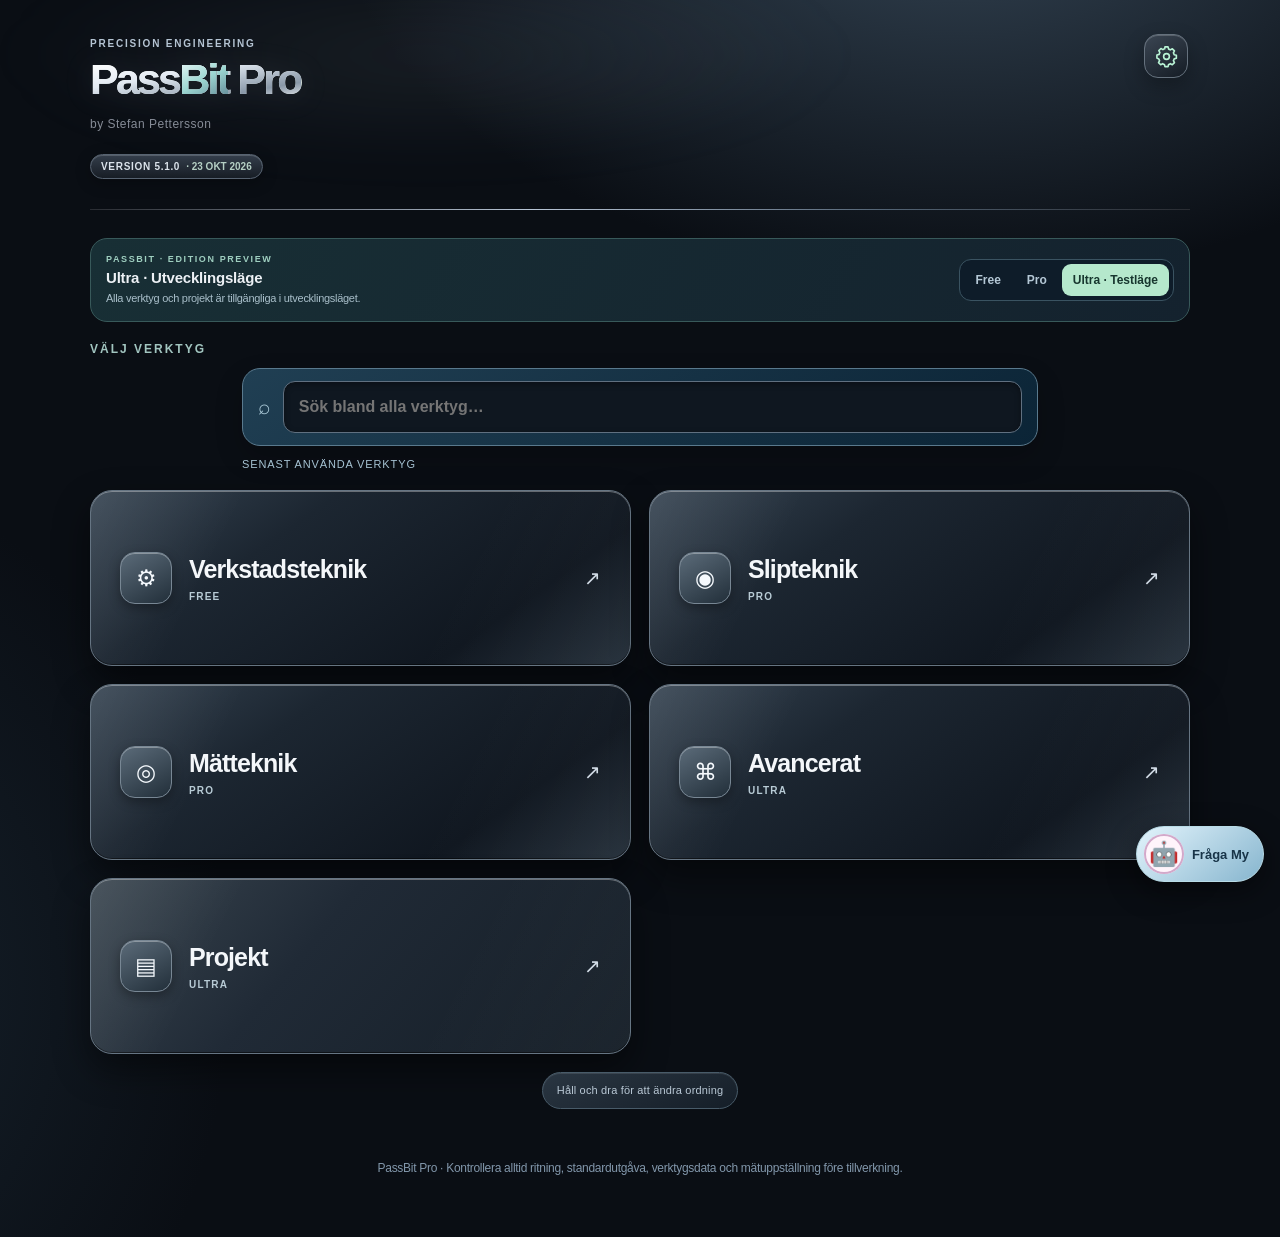
==== commit 005e0466: "PassBit 5.1 launch My bot and reorganized technical submenus" ====
--- a/index.html
+++ b/index.html
@@ -2,9 +2,9 @@
 
 <html lang="sv"><head><meta charset="utf-8"/><meta content="width=device-width,initial-scale=1,viewport-fit=cover" name="viewport"/>
 <meta content="#0d1727" name="theme-color"/><meta content="yes" name="apple-mobile-web-app-capable"/><meta content="black-translucent" name="apple-mobile-web-app-status-bar-style"/><meta content="PassBit Pro" name="apple-mobile-web-app-title"/>
-<title>PassBit Titanium 5.0 · Precision Engineering</title>
-<link rel="stylesheet" href="assets/css/base.css?v=5.0.1"><link rel="stylesheet" href="assets/css/motion.css?v=5.0.1"><link rel="stylesheet" href="assets/css/home-layout.css?v=5.0.1"><link rel="stylesheet" href="assets/css/projects.css?v=5.0.1"><link rel="stylesheet" href="assets/css/menu-design.css?v=5.0.1"><link rel="stylesheet" href="assets/css/feature-panels.css?v=5.0.1"><link rel="stylesheet" href="assets/css/hydraulics.css?v=5.0.1"><link rel="stylesheet" href="assets/css/hydraulic-builder.css?v=5.0.1"><link rel="stylesheet" href="assets/css/engineering-suite.css?v=5.0.1"><link rel="stylesheet" href="assets/css/tool-search.css?v=5.0.1"><link rel="stylesheet" href="assets/css/hydraulic-diagnostics.css?v=5.0.1"></head><body class="home-view"><main>
-<header><div class="eyebrow">PRECISION ENGINEERING</div><h1><span class="brand">Pass<span class="brand-accent">Bit</span> Pro</span></h1><p>by Stefan Pettersson</p><div class="pb-build-version" aria-label="Appversion">VERSION 5.0.1 <span>· 23 OKT 2026</span></div><button aria-label="Inställningar" class="settings-gear" id="settingsGear" title="Inställningar" type="button"><svg aria-hidden="true" class="pb-icon" fill="none" height="24" stroke="currentColor" stroke-linecap="round" stroke-linejoin="round" stroke-width="1.7" viewbox="0 0 24 24" width="24"><path d="M10.4 2h3.2l.6 2.3a8 8 0 0 1 1.8.8l2.1-1.1 2.2 2.2-1.1 2.1a8 8 0 0 1 .8 1.8l2.3.6v3.2l-2.3.6a8 8 0 0 1-.8 1.8l1.1 2.1-2.2 2.2-2.1-1.1a8 8 0 0 1-1.8.8l-.6 2.3h-3.2l-.6-2.3a8 8 0 0 1-1.8-.8l-2.1 1.1-2.2-2.2 1.1-2.1a8 8 0 0 1-.8-1.8L2 13.6v-3.2l2.3-.6a8 8 0 0 1 .8-1.8L4 5.9l2.2-2.2 2.1 1.1a8 8 0 0 1 1.8-.8z"></path><circle cx="12" cy="12" r="3"></circle></svg></button></header>
+<title>PassBit Titanium 5.1 · Precision Engineering</title>
+<link rel="stylesheet" href="assets/css/base.css?v=5.1.0"><link rel="stylesheet" href="assets/css/motion.css?v=5.1.0"><link rel="stylesheet" href="assets/css/home-layout.css?v=5.1.0"><link rel="stylesheet" href="assets/css/projects.css?v=5.1.0"><link rel="stylesheet" href="assets/css/menu-design.css?v=5.1.0"><link rel="stylesheet" href="assets/css/feature-panels.css?v=5.1.0"><link rel="stylesheet" href="assets/css/hydraulics.css?v=5.1.0"><link rel="stylesheet" href="assets/css/hydraulic-builder.css?v=5.1.0"><link rel="stylesheet" href="assets/css/engineering-suite.css?v=5.1.0"><link rel="stylesheet" href="assets/css/tool-search.css?v=5.1.0"><link rel="stylesheet" href="assets/css/hydraulic-diagnostics.css?v=5.1.0"><link rel="stylesheet" href="assets/css/navigation-5.1.css?v=5.1.0"><link rel="stylesheet" href="assets/css/my-assistant.css?v=5.1.0"></head><body class="home-view"><main>
+<header><div class="eyebrow">PRECISION ENGINEERING</div><h1><span class="brand">Pass<span class="brand-accent">Bit</span> Pro</span></h1><p>by Stefan Pettersson</p><div class="pb-build-version" aria-label="Appversion">VERSION 5.1.0 <span>· 23 OKT 2026</span></div><button aria-label="Inställningar" class="settings-gear" id="settingsGear" title="Inställningar" type="button"><svg aria-hidden="true" class="pb-icon" fill="none" height="24" stroke="currentColor" stroke-linecap="round" stroke-linejoin="round" stroke-width="1.7" viewbox="0 0 24 24" width="24"><path d="M10.4 2h3.2l.6 2.3a8 8 0 0 1 1.8.8l2.1-1.1 2.2 2.2-1.1 2.1a8 8 0 0 1 .8 1.8l2.3.6v3.2l-2.3.6a8 8 0 0 1-.8 1.8l1.1 2.1-2.2 2.2-2.1-1.1a8 8 0 0 1-1.8.8l-.6 2.3h-3.2l-.6-2.3a8 8 0 0 1-1.8-.8l-2.1 1.1-2.2-2.2 1.1-2.1a8 8 0 0 1-.8-1.8L2 13.6v-3.2l2.3-.6a8 8 0 0 1 .8-1.8L4 5.9l2.2-2.2 2.1 1.1a8 8 0 0 1 1.8-.8z"></path><circle cx="12" cy="12" r="3"></circle></svg></button></header>
 <section aria-label="Inställningar" class="hidden" id="settingsPanel">
 <div class="panel settings-panel"><div class="settings-head"><h2 data-i18n="settings">Inställningar</h2><button aria-label="Stäng" class="settings-close" id="settingsClose" type="button"><svg aria-hidden="true" class="pb-icon" fill="none" height="24" stroke="currentColor" stroke-linecap="round" stroke-linejoin="round" stroke-width="1.7" viewbox="0 0 24 24" width="24"><path d="M5 5l14 14M19 5 5 19"></path></svg></button></div>
 <label data-i18n="language" for="languageSelect">Språk</label><select id="languageSelect"><option value="sv">Svenska</option><option value="en">English</option></select>
@@ -338,9 +338,9 @@
 <div class="panel"><h3>Kugg- och delningsberäkning</h3><div class="row"><div><label>Modul m (mm)</label><input id="pb10module" type="number" value="0"/></div><div><label>Tandantal z</label><input id="pb10teeth" type="number" value="0"/></div></div><button class="btn" id="pb10gear">Beräkna delningsdiameter</button><div class="pb10-output" id="pb10gearout">—</div></div>
 <div class="panel"><h3>Teknisk uppslagsbok</h3><input id="pb10search" placeholder="Sök t.ex. Ra, Rz, UPR, H7, mätosäkerhet"/><div class="pb10-reference" id="pb10reference"></div><p class="fine">Förklarande referens, inte en fullständig ISO-tabell. Gängmätning med tretrådsmetoden och lagerpassningsval kräver norm- och geometrispecifika data.</p></div></section>
 <section class="hidden" id="reports10"><div class="panel"><h2>Kontrollrapport</h2><p class="note">Rapporten använder egna uppgifter och registrerade värden. För PDF: välj Skriv ut och Spara som PDF i webbläsaren.</p><label>Kund / företag</label><input id="pb10customer" placeholder="Kundnamn"/><label>Artikel / ritningsnummer</label><input id="pb10part" placeholder="Artikelnummer"/><label>Maskin / serienummer</label><input id="pb10machine" placeholder="Maskin-ID"/><label>Mätinstrument / kalibrerings-ID</label><input id="pb10instrument" placeholder="Instrument-ID"/><label>Operatör</label><input id="pb10operator" placeholder="Operatör"/><label>Mätvärden och anmärkningar</label><textarea id="pb10notes" placeholder="Mätvärden, toleranser, resultat, åtgärder..." rows="4"></textarea><div class="row"><button class="btn" id="pb10reportprint">Visa utskriftsrapport</button><button class="btn outline" id="pb10reportsave">Spara projekt</button></div><div class="pb10-output" id="pb10reportstatus">—</div></div><div class="panel"><h3>Sparade rapporter</h3><div class="pb10-reference" id="pb10savedreports"></div></div></section>
-<script src="assets/js/preview-edition.js?v=5.0.1"></script><script src="assets/js/core-calculations.js?v=5.0.1"></script><script src="assets/js/unit-display.js?v=5.0.1"></script><script src="assets/js/inch-inputs.js?v=5.0.1"></script>
-<script src="assets/js/calculator-extensions.js?v=5.0.1"></script>
-<script src="assets/js/workspace-settings.js?v=5.0.1"></script>
-<script src="assets/js/metrology-fix.js?v=5.0.1"></script>
-<script src="assets/js/grinding-controls.js?v=5.0.1"></script>
-<script src="assets/js/card-sorting.js?v=5.0.1"></script><script src="assets/js/workshop-tools.js?v=5.0.1"></script><script src="assets/js/number-inputs.js?v=5.0.1"></script><script src="assets/js/sinumerik-glossary.js?v=5.0.1"></script><script src="assets/js/robot-tools.js?v=5.0.1"></script><script src="assets/js/project-tools.js?v=5.0.1"></script><script src="assets/js/category-ui.js?v=5.0.1"></script><script src="assets/js/entrance-animations.js?v=5.0.1"></script><script src="assets/js/navigation.js?v=5.0.1"></script><script src="assets/js/project-workspace.js?v=5.0.1"></script><script src="assets/js/scroll-stability.js?v=5.0.1"></script><script src="assets/js/grinding-process.js?v=5.0.1"></script><script src="assets/js/blade-navigation.js?v=5.0.1"></script><script src="assets/js/pointer-effects.js?v=5.0.1"></script><script src="assets/js/grinding-diagnostics.js?v=5.0.1"></script><script src="assets/js/engineering-visuals.js?v=5.0.1"></script><script src="assets/js/technical-illustrations.js?v=5.0.1"></script><script src="assets/js/ermeto-database.js?v=5.0.1"></script><script src="assets/js/fitting-builder.js?v=5.0.1"></script><script src="assets/js/cylinders-sensors.js?v=5.0.1"></script><script src="assets/js/hydraulics.js?v=5.0.1"></script><script src="assets/js/hydraulic-builder.js?v=5.0.1"></script><script src="assets/js/engineering-suite.js?v=5.0.1"></script><script src="assets/js/tool-search.js?v=5.0.1"></script><script src="assets/js/hydraulic-diagnostics.js?v=5.0.1"></script></body></html>
+<script src="assets/js/preview-edition.js?v=5.1.0"></script><script src="assets/js/core-calculations.js?v=5.1.0"></script><script src="assets/js/unit-display.js?v=5.1.0"></script><script src="assets/js/inch-inputs.js?v=5.1.0"></script>
+<script src="assets/js/calculator-extensions.js?v=5.1.0"></script>
+<script src="assets/js/workspace-settings.js?v=5.1.0"></script>
+<script src="assets/js/metrology-fix.js?v=5.1.0"></script>
+<script src="assets/js/grinding-controls.js?v=5.1.0"></script>
+<script src="assets/js/card-sorting.js?v=5.1.0"></script><script src="assets/js/workshop-tools.js?v=5.1.0"></script><script src="assets/js/number-inputs.js?v=5.1.0"></script><script src="assets/js/sinumerik-glossary.js?v=5.1.0"></script><script src="assets/js/robot-tools.js?v=5.1.0"></script><script src="assets/js/project-tools.js?v=5.1.0"></script><script src="assets/js/category-ui.js?v=5.1.0"></script><script src="assets/js/entrance-animations.js?v=5.1.0"></script><script src="assets/js/navigation.js?v=5.1.0"></script><script src="assets/js/project-workspace.js?v=5.1.0"></script><script src="assets/js/scroll-stability.js?v=5.1.0"></script><script src="assets/js/grinding-process.js?v=5.1.0"></script><script src="assets/js/blade-navigation.js?v=5.1.0"></script><script src="assets/js/pointer-effects.js?v=5.1.0"></script><script src="assets/js/grinding-diagnostics.js?v=5.1.0"></script><script src="assets/js/engineering-visuals.js?v=5.1.0"></script><script src="assets/js/technical-illustrations.js?v=5.1.0"></script><script src="assets/js/ermeto-database.js?v=5.1.0"></script><script src="assets/js/fitting-builder.js?v=5.1.0"></script><script src="assets/js/cylinders-sensors.js?v=5.1.0"></script><script src="assets/js/hydraulics.js?v=5.1.0"></script><script src="assets/js/hydraulic-builder.js?v=5.1.0"></script><script src="assets/js/engineering-suite.js?v=5.1.0"></script><script src="assets/js/tool-search.js?v=5.1.0"></script><script src="assets/js/hydraulic-diagnostics.js?v=5.1.0"></script><button id="my-toggle" type="button" aria-label="Öppna My, teknikassistent" aria-controls="my-panel" aria-expanded="false"><span class="my-avatar" aria-hidden="true">🤖</span><span>Fråga My</span></button><aside id="my-panel" role="dialog" aria-label="My, teknikassistent" aria-modal="false" hidden><div class="my-header"><span class="my-avatar" aria-hidden="true">🤖</span><div><strong>My <span aria-hidden="true">🌸</span></strong><small>Din lilla teknikkompis · fungerar offline</small></div><button type="button" id="my-close" aria-label="Stäng My">×</button></div><div id="my-feed" role="log" aria-live="polite" aria-relevant="additions"></div><div id="my-suggestions"><button type="button" data-my-question="Hur räknar jag hydraulisk effekt?">Hydraulisk effekt</button><button type="button" data-my-question="Vad är ORFS?">ORFS</button><button type="button" data-my-question="Hur fungerar en sinuslinjal?">Sinuslinjal</button><button type="button" data-my-question="Hitta lagerlivslängd">Lagerlivslängd</button></div><form id="my-form"><input id="my-input" type="text" autocomplete="off" maxlength="300" placeholder="Fråga My om teknik…" aria-label="Skriv till My"><button type="submit" aria-label="Skicka fråga">Skicka</button></form></aside><script src="assets/js/my-assistant.js?v=5.1.0"></script></body></html>
--- a/assets/css/hydraulic-diagnostics.css
+++ b/assets/css/hydraulic-diagnostics.css
@@ -1 +1,2 @@
-#hydraulics .hyd-fault-step{background:#102c40;border:1px solid #375a6e;border-radius:13px;padding:13px;margin:9px 0}#hydraulics .hyd-fault-step strong{color:#dcecf5}#hydraulics .hyd-fault-step p{color:#aac6d6;font-size:13px;line-height:1.55;margin:6px 0 0}+#hydraulics .hyd-fault-step{background:#102c40;border:1px solid #375a6e;border-radius:13px;padding:13px;margin:9px 0}#hydraulics .hyd-fault-step strong{color:#dcecf5}#hydraulics .hyd-fault-step p{color:#aac6d6;font-size:13px;line-height:1.55;margin:6px 0 0}
+#hydraulics #hyd-diagnostic-symptom{display:block;width:100%;margin:8px 0 17px;padding:13px;border-radius:12px;border:1px solid #5a7a90;background:#0d2637;color:#eaf4f8;font-size:16px}
--- a/assets/css/navigation-5.1.css
+++ b/assets/css/navigation-5.1.css
@@ -0,0 +1,8 @@
+/* PassBit 5.1 – compact grouped category navigation */
+.pb51-submenu{display:flex!important;flex-wrap:nowrap!important;gap:7px;overflow-x:auto;-webkit-overflow-scrolling:touch;scrollbar-width:thin;padding-bottom:7px}
+.pb51-submenu button{flex:0 0 auto;white-space:nowrap;min-height:38px}
+.pb51-group-heading{font-size:13px!important;letter-spacing:.03em;color:#8baebf;margin:21px 0 9px;font-weight:750}
+.pb51-tool-group{display:grid;grid-template-columns:repeat(2,minmax(0,1fr));gap:9px}
+.pb51-tool-group .pb-category-tool{width:100%;margin:0!important;min-height:66px}
+.pb51-tool-group .pb-category-tool-name{line-height:1.35}
+@media(max-width:560px){.pb51-tool-group{grid-template-columns:1fr}.pb51-group-heading{margin-top:16px}}
--- a/assets/css/my-assistant.css
+++ b/assets/css/my-assistant.css
@@ -0,0 +1,19 @@
+/* My – cute but discreet mobile-friendly assistant */
+#my-toggle{position:fixed;right:calc(16px + env(safe-area-inset-right));bottom:calc(18px + env(safe-area-inset-bottom));z-index:990;border:1px solid #b8dbe6;background:linear-gradient(140deg,#e3f4fc,#86b5ce);color:#183448;border-radius:999px;box-shadow:0 9px 30px #0007;padding:7px 14px 7px 7px;display:flex;align-items:center;gap:8px;font-size:13px;font-weight:850;cursor:pointer}
+#my-toggle .my-avatar{display:grid;place-items:center;width:40px;height:40px;border-radius:50%;background:#fff4fb;box-shadow:inset 0 0 0 2px #d2a9ca;font-size:24px}
+#my-panel{position:fixed;right:calc(12px + env(safe-area-inset-right));bottom:calc(84px + env(safe-area-inset-bottom));z-index:991;width:min(390px,calc(100vw - 24px));height:min(590px,calc(100dvh - 120px));background:linear-gradient(160deg,#18364a,#0b2132);border:1px solid #64879a;border-radius:22px;box-shadow:0 22px 65px #000b;display:flex;flex-direction:column;overflow:hidden;color:#e8f4fa}
+#my-panel[hidden]{display:none!important}
+.my-header{display:flex;align-items:center;gap:10px;padding:13px 15px;background:linear-gradient(120deg,#28546a,#16374a);border-bottom:1px solid #55768a}
+.my-header .my-avatar{font-size:28px}.my-header strong{display:block;font-size:16px}.my-header small{display:block;color:#b9d2e0;font-size:11px}
+#my-close{margin-left:auto;background:#244a60;border:1px solid #62899c;border-radius:10px;color:#fff;width:37px;height:37px;font-size:20px}
+#my-feed{flex:1;overflow:auto;display:flex;flex-direction:column;align-items:flex-start;gap:10px;padding:15px;scroll-behavior:smooth}
+.my-bubble{max-width:94%;padding:11px 13px;border-radius:15px 15px 15px 4px;background:#274a5f;color:#eaf5f9;font-size:13px;line-height:1.55;white-space:pre-wrap}
+.my-bubble.user{align-self:flex-end;border-radius:15px 15px 4px 15px;background:#c1dce9;color:#193447}
+#my-feed .my-action{display:block;border:1px solid #5d93ac;background:#1b4057;border-radius:10px;padding:10px 12px;color:#e3f4fc;text-align:left;font-size:12px;max-width:100%}
+#my-suggestions{display:flex;gap:6px;overflow-x:auto;padding:8px 12px;scrollbar-width:none;border-top:1px solid #3e5d70}
+#my-suggestions button{flex:none;border:1px solid #537d94;border-radius:99px;background:#193a50;color:#d5edf7;padding:7px 10px;font-size:11px}
+#my-form{display:flex;gap:7px;padding:11px;background:#102c40}
+#my-input{min-width:0;flex:1;background:#081d2c;border:1px solid #4f7389;border-radius:12px;padding:12px;color:#f2f8fc;font-size:16px}
+#my-form button{border:0;background:#b6d9e8;color:#193c51;font-weight:800;border-radius:11px;padding:0 14px}
+@media(max-width:540px){#my-panel{right:8px;width:calc(100vw - 16px);bottom:calc(78px + env(safe-area-inset-bottom));height:min(600px,calc(100dvh - 105px))}#my-toggle{bottom:calc(12px + env(safe-area-inset-bottom))}}
+@media(prefers-reduced-motion:reduce){#my-feed{scroll-behavior:auto}}
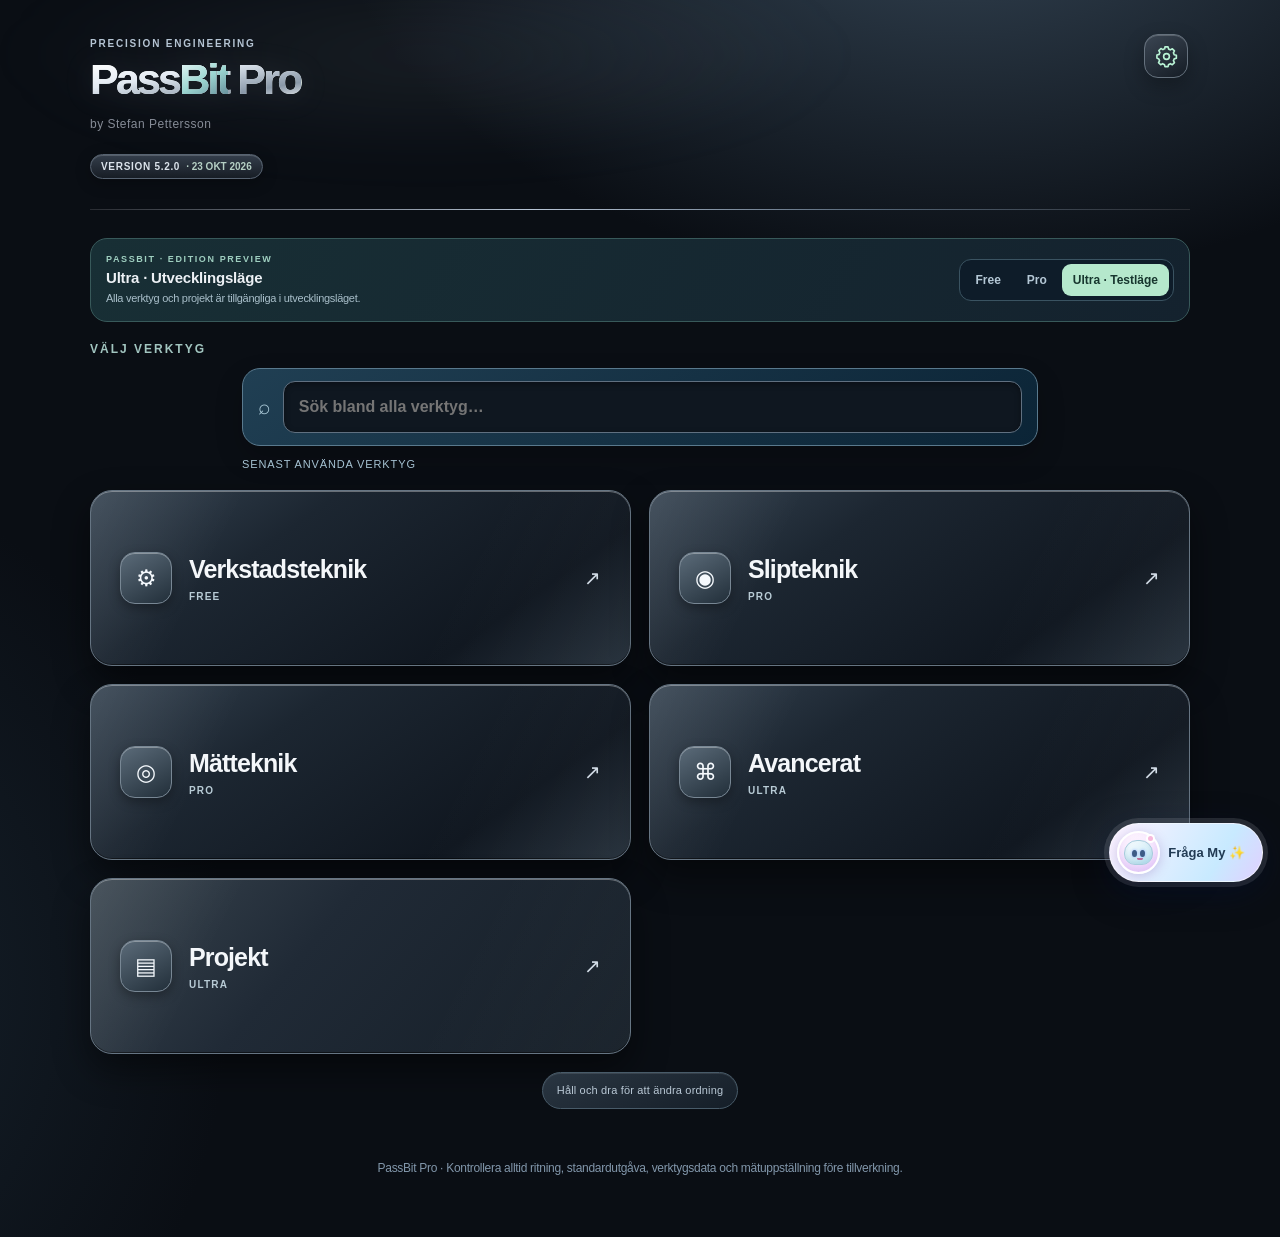
==== commit f8e57884: "PassBit 5.2 launch polished My pop-up with optional AI mode and secure endpoint settings" ====
--- a/index.html
+++ b/index.html
@@ -2,9 +2,9 @@
 
 <html lang="sv"><head><meta charset="utf-8"/><meta content="width=device-width,initial-scale=1,viewport-fit=cover" name="viewport"/>
 <meta content="#0d1727" name="theme-color"/><meta content="yes" name="apple-mobile-web-app-capable"/><meta content="black-translucent" name="apple-mobile-web-app-status-bar-style"/><meta content="PassBit Pro" name="apple-mobile-web-app-title"/>
-<title>PassBit Titanium 5.1 · Precision Engineering</title>
-<link rel="stylesheet" href="assets/css/base.css?v=5.1.0"><link rel="stylesheet" href="assets/css/motion.css?v=5.1.0"><link rel="stylesheet" href="assets/css/home-layout.css?v=5.1.0"><link rel="stylesheet" href="assets/css/projects.css?v=5.1.0"><link rel="stylesheet" href="assets/css/menu-design.css?v=5.1.0"><link rel="stylesheet" href="assets/css/feature-panels.css?v=5.1.0"><link rel="stylesheet" href="assets/css/hydraulics.css?v=5.1.0"><link rel="stylesheet" href="assets/css/hydraulic-builder.css?v=5.1.0"><link rel="stylesheet" href="assets/css/engineering-suite.css?v=5.1.0"><link rel="stylesheet" href="assets/css/tool-search.css?v=5.1.0"><link rel="stylesheet" href="assets/css/hydraulic-diagnostics.css?v=5.1.0"><link rel="stylesheet" href="assets/css/navigation-5.1.css?v=5.1.0"><link rel="stylesheet" href="assets/css/my-assistant.css?v=5.1.0"></head><body class="home-view"><main>
-<header><div class="eyebrow">PRECISION ENGINEERING</div><h1><span class="brand">Pass<span class="brand-accent">Bit</span> Pro</span></h1><p>by Stefan Pettersson</p><div class="pb-build-version" aria-label="Appversion">VERSION 5.1.0 <span>· 23 OKT 2026</span></div><button aria-label="Inställningar" class="settings-gear" id="settingsGear" title="Inställningar" type="button"><svg aria-hidden="true" class="pb-icon" fill="none" height="24" stroke="currentColor" stroke-linecap="round" stroke-linejoin="round" stroke-width="1.7" viewbox="0 0 24 24" width="24"><path d="M10.4 2h3.2l.6 2.3a8 8 0 0 1 1.8.8l2.1-1.1 2.2 2.2-1.1 2.1a8 8 0 0 1 .8 1.8l2.3.6v3.2l-2.3.6a8 8 0 0 1-.8 1.8l1.1 2.1-2.2 2.2-2.1-1.1a8 8 0 0 1-1.8.8l-.6 2.3h-3.2l-.6-2.3a8 8 0 0 1-1.8-.8l-2.1 1.1-2.2-2.2 1.1-2.1a8 8 0 0 1-.8-1.8L2 13.6v-3.2l2.3-.6a8 8 0 0 1 .8-1.8L4 5.9l2.2-2.2 2.1 1.1a8 8 0 0 1 1.8-.8z"></path><circle cx="12" cy="12" r="3"></circle></svg></button></header>
+<title>PassBit Titanium 5.2 · Precision Engineering</title>
+<link rel="stylesheet" href="assets/css/base.css?v=5.2.0"><link rel="stylesheet" href="assets/css/motion.css?v=5.2.0"><link rel="stylesheet" href="assets/css/home-layout.css?v=5.2.0"><link rel="stylesheet" href="assets/css/projects.css?v=5.2.0"><link rel="stylesheet" href="assets/css/menu-design.css?v=5.2.0"><link rel="stylesheet" href="assets/css/feature-panels.css?v=5.2.0"><link rel="stylesheet" href="assets/css/hydraulics.css?v=5.2.0"><link rel="stylesheet" href="assets/css/hydraulic-builder.css?v=5.2.0"><link rel="stylesheet" href="assets/css/engineering-suite.css?v=5.2.0"><link rel="stylesheet" href="assets/css/tool-search.css?v=5.2.0"><link rel="stylesheet" href="assets/css/hydraulic-diagnostics.css?v=5.2.0"><link rel="stylesheet" href="assets/css/navigation-5.1.css?v=5.2.0"><link rel="stylesheet" href="assets/css/my-assistant.css?v=5.2.0"><link rel="stylesheet" href="assets/css/my-popover-5.2.css?v=5.2.0"></head><body class="home-view"><main>
+<header><div class="eyebrow">PRECISION ENGINEERING</div><h1><span class="brand">Pass<span class="brand-accent">Bit</span> Pro</span></h1><p>by Stefan Pettersson</p><div class="pb-build-version" aria-label="Appversion">VERSION 5.2.0 <span>· 23 OKT 2026</span></div><button aria-label="Inställningar" class="settings-gear" id="settingsGear" title="Inställningar" type="button"><svg aria-hidden="true" class="pb-icon" fill="none" height="24" stroke="currentColor" stroke-linecap="round" stroke-linejoin="round" stroke-width="1.7" viewbox="0 0 24 24" width="24"><path d="M10.4 2h3.2l.6 2.3a8 8 0 0 1 1.8.8l2.1-1.1 2.2 2.2-1.1 2.1a8 8 0 0 1 .8 1.8l2.3.6v3.2l-2.3.6a8 8 0 0 1-.8 1.8l1.1 2.1-2.2 2.2-2.1-1.1a8 8 0 0 1-1.8.8l-.6 2.3h-3.2l-.6-2.3a8 8 0 0 1-1.8-.8l-2.1 1.1-2.2-2.2 1.1-2.1a8 8 0 0 1-.8-1.8L2 13.6v-3.2l2.3-.6a8 8 0 0 1 .8-1.8L4 5.9l2.2-2.2 2.1 1.1a8 8 0 0 1 1.8-.8z"></path><circle cx="12" cy="12" r="3"></circle></svg></button></header>
 <section aria-label="Inställningar" class="hidden" id="settingsPanel">
 <div class="panel settings-panel"><div class="settings-head"><h2 data-i18n="settings">Inställningar</h2><button aria-label="Stäng" class="settings-close" id="settingsClose" type="button"><svg aria-hidden="true" class="pb-icon" fill="none" height="24" stroke="currentColor" stroke-linecap="round" stroke-linejoin="round" stroke-width="1.7" viewbox="0 0 24 24" width="24"><path d="M5 5l14 14M19 5 5 19"></path></svg></button></div>
 <label data-i18n="language" for="languageSelect">Språk</label><select id="languageSelect"><option value="sv">Svenska</option><option value="en">English</option></select>
@@ -338,9 +338,9 @@
 <div class="panel"><h3>Kugg- och delningsberäkning</h3><div class="row"><div><label>Modul m (mm)</label><input id="pb10module" type="number" value="0"/></div><div><label>Tandantal z</label><input id="pb10teeth" type="number" value="0"/></div></div><button class="btn" id="pb10gear">Beräkna delningsdiameter</button><div class="pb10-output" id="pb10gearout">—</div></div>
 <div class="panel"><h3>Teknisk uppslagsbok</h3><input id="pb10search" placeholder="Sök t.ex. Ra, Rz, UPR, H7, mätosäkerhet"/><div class="pb10-reference" id="pb10reference"></div><p class="fine">Förklarande referens, inte en fullständig ISO-tabell. Gängmätning med tretrådsmetoden och lagerpassningsval kräver norm- och geometrispecifika data.</p></div></section>
 <section class="hidden" id="reports10"><div class="panel"><h2>Kontrollrapport</h2><p class="note">Rapporten använder egna uppgifter och registrerade värden. För PDF: välj Skriv ut och Spara som PDF i webbläsaren.</p><label>Kund / företag</label><input id="pb10customer" placeholder="Kundnamn"/><label>Artikel / ritningsnummer</label><input id="pb10part" placeholder="Artikelnummer"/><label>Maskin / serienummer</label><input id="pb10machine" placeholder="Maskin-ID"/><label>Mätinstrument / kalibrerings-ID</label><input id="pb10instrument" placeholder="Instrument-ID"/><label>Operatör</label><input id="pb10operator" placeholder="Operatör"/><label>Mätvärden och anmärkningar</label><textarea id="pb10notes" placeholder="Mätvärden, toleranser, resultat, åtgärder..." rows="4"></textarea><div class="row"><button class="btn" id="pb10reportprint">Visa utskriftsrapport</button><button class="btn outline" id="pb10reportsave">Spara projekt</button></div><div class="pb10-output" id="pb10reportstatus">—</div></div><div class="panel"><h3>Sparade rapporter</h3><div class="pb10-reference" id="pb10savedreports"></div></div></section>
-<script src="assets/js/preview-edition.js?v=5.1.0"></script><script src="assets/js/core-calculations.js?v=5.1.0"></script><script src="assets/js/unit-display.js?v=5.1.0"></script><script src="assets/js/inch-inputs.js?v=5.1.0"></script>
-<script src="assets/js/calculator-extensions.js?v=5.1.0"></script>
-<script src="assets/js/workspace-settings.js?v=5.1.0"></script>
-<script src="assets/js/metrology-fix.js?v=5.1.0"></script>
-<script src="assets/js/grinding-controls.js?v=5.1.0"></script>
-<script src="assets/js/card-sorting.js?v=5.1.0"></script><script src="assets/js/workshop-tools.js?v=5.1.0"></script><script src="assets/js/number-inputs.js?v=5.1.0"></script><script src="assets/js/sinumerik-glossary.js?v=5.1.0"></script><script src="assets/js/robot-tools.js?v=5.1.0"></script><script src="assets/js/project-tools.js?v=5.1.0"></script><script src="assets/js/category-ui.js?v=5.1.0"></script><script src="assets/js/entrance-animations.js?v=5.1.0"></script><script src="assets/js/navigation.js?v=5.1.0"></script><script src="assets/js/project-workspace.js?v=5.1.0"></script><script src="assets/js/scroll-stability.js?v=5.1.0"></script><script src="assets/js/grinding-process.js?v=5.1.0"></script><script src="assets/js/blade-navigation.js?v=5.1.0"></script><script src="assets/js/pointer-effects.js?v=5.1.0"></script><script src="assets/js/grinding-diagnostics.js?v=5.1.0"></script><script src="assets/js/engineering-visuals.js?v=5.1.0"></script><script src="assets/js/technical-illustrations.js?v=5.1.0"></script><script src="assets/js/ermeto-database.js?v=5.1.0"></script><script src="assets/js/fitting-builder.js?v=5.1.0"></script><script src="assets/js/cylinders-sensors.js?v=5.1.0"></script><script src="assets/js/hydraulics.js?v=5.1.0"></script><script src="assets/js/hydraulic-builder.js?v=5.1.0"></script><script src="assets/js/engineering-suite.js?v=5.1.0"></script><script src="assets/js/tool-search.js?v=5.1.0"></script><script src="assets/js/hydraulic-diagnostics.js?v=5.1.0"></script><button id="my-toggle" type="button" aria-label="Öppna My, teknikassistent" aria-controls="my-panel" aria-expanded="false"><span class="my-avatar" aria-hidden="true">🤖</span><span>Fråga My</span></button><aside id="my-panel" role="dialog" aria-label="My, teknikassistent" aria-modal="false" hidden><div class="my-header"><span class="my-avatar" aria-hidden="true">🤖</span><div><strong>My <span aria-hidden="true">🌸</span></strong><small>Din lilla teknikkompis · fungerar offline</small></div><button type="button" id="my-close" aria-label="Stäng My">×</button></div><div id="my-feed" role="log" aria-live="polite" aria-relevant="additions"></div><div id="my-suggestions"><button type="button" data-my-question="Hur räknar jag hydraulisk effekt?">Hydraulisk effekt</button><button type="button" data-my-question="Vad är ORFS?">ORFS</button><button type="button" data-my-question="Hur fungerar en sinuslinjal?">Sinuslinjal</button><button type="button" data-my-question="Hitta lagerlivslängd">Lagerlivslängd</button></div><form id="my-form"><input id="my-input" type="text" autocomplete="off" maxlength="300" placeholder="Fråga My om teknik…" aria-label="Skriv till My"><button type="submit" aria-label="Skicka fråga">Skicka</button></form></aside><script src="assets/js/my-assistant.js?v=5.1.0"></script></body></html>
+<script src="assets/js/preview-edition.js?v=5.2.0"></script><script src="assets/js/core-calculations.js?v=5.2.0"></script><script src="assets/js/unit-display.js?v=5.2.0"></script><script src="assets/js/inch-inputs.js?v=5.2.0"></script>
+<script src="assets/js/calculator-extensions.js?v=5.2.0"></script>
+<script src="assets/js/workspace-settings.js?v=5.2.0"></script>
+<script src="assets/js/metrology-fix.js?v=5.2.0"></script>
+<script src="assets/js/grinding-controls.js?v=5.2.0"></script>
+<script src="assets/js/card-sorting.js?v=5.2.0"></script><script src="assets/js/workshop-tools.js?v=5.2.0"></script><script src="assets/js/number-inputs.js?v=5.2.0"></script><script src="assets/js/sinumerik-glossary.js?v=5.2.0"></script><script src="assets/js/robot-tools.js?v=5.2.0"></script><script src="assets/js/project-tools.js?v=5.2.0"></script><script src="assets/js/category-ui.js?v=5.2.0"></script><script src="assets/js/entrance-animations.js?v=5.2.0"></script><script src="assets/js/navigation.js?v=5.2.0"></script><script src="assets/js/project-workspace.js?v=5.2.0"></script><script src="assets/js/scroll-stability.js?v=5.2.0"></script><script src="assets/js/grinding-process.js?v=5.2.0"></script><script src="assets/js/blade-navigation.js?v=5.2.0"></script><script src="assets/js/pointer-effects.js?v=5.2.0"></script><script src="assets/js/grinding-diagnostics.js?v=5.2.0"></script><script src="assets/js/engineering-visuals.js?v=5.2.0"></script><script src="assets/js/technical-illustrations.js?v=5.2.0"></script><script src="assets/js/ermeto-database.js?v=5.2.0"></script><script src="assets/js/fitting-builder.js?v=5.2.0"></script><script src="assets/js/cylinders-sensors.js?v=5.2.0"></script><script src="assets/js/hydraulics.js?v=5.2.0"></script><script src="assets/js/hydraulic-builder.js?v=5.2.0"></script><script src="assets/js/engineering-suite.js?v=5.2.0"></script><script src="assets/js/tool-search.js?v=5.2.0"></script><script src="assets/js/hydraulic-diagnostics.js?v=5.2.0"></script><button id="my-toggle" type="button" aria-label="Öppna My, teknikassistent" aria-controls="my-panel" aria-expanded="false"><span class="my-avatar" aria-hidden="true"><span class="my-face"><i></i></span></span><span>Fråga My ✨</span></button><aside id="my-panel" role="dialog" aria-label="My, teknikassistent" aria-modal="false" hidden><div class="my-header"><span class="my-avatar" aria-hidden="true"><span class="my-face"><i></i></span></span><div><strong>My <span aria-hidden="true">✦</span></strong><small>Din personliga teknikkompis</small></div><div class="my-header-actions"><button id="my-settings" type="button" aria-label="Inställningar för My" aria-expanded="false" aria-controls="my-settings-panel">⚙</button><button id="my-clear" type="button" aria-label="Ny konversation">↻</button><button type="button" id="my-close" aria-label="Stäng My">×</button></div></div><div class="my-mode-row"><span id="my-status" role="status">Lokal guide · fungerar offline</span><select id="my-mode" aria-label="Välj My-läge"><option value="local">Lokal guide</option><option value="ai">AI via egen server</option></select></div><div id="my-settings-panel" hidden><label for="my-endpoint">HTTPS-adress till din AI-server</label><input id="my-endpoint" type="url" inputmode="url" autocomplete="url" placeholder="https://din-worker.workers.dev"><button type="button" class="my-save" id="my-save-endpoint">Spara adress</button><p>Ingen API-nyckel ska anges här. AI-läget kräver en separat server med säker nyckelhantering. Lokal guide fungerar utan internet.</p></div><div id="my-feed" role="log" aria-live="polite" aria-relevant="additions"></div><div id="my-suggestions"><button type="button" data-my-question="Hur räknar jag hydraulisk effekt?">Hydraulisk effekt</button><button type="button" data-my-question="Vad är ORFS?">ORFS</button><button type="button" data-my-question="Hur fungerar en sinuslinjal?">Sinuslinjal</button><button type="button" data-my-question="Hitta lagerlivslängd">Lagerlivslängd</button></div><form id="my-form"><input id="my-input" type="text" autocomplete="off" maxlength="300" placeholder="Fråga My om teknik…" aria-label="Skriv till My"><button type="submit" aria-label="Skicka fråga">Skicka</button></form></aside><script src="assets/js/my-assistant.js?v=5.2.0"></script></body></html>
--- a/assets/css/my-popover-5.2.css
+++ b/assets/css/my-popover-5.2.css
@@ -0,0 +1,42 @@
+/* My 5.2 – floating assistant, premium frosted glass pop-up */
+#my-toggle{bottom:calc(18px + env(safe-area-inset-bottom));right:calc(17px + env(safe-area-inset-right));background:linear-gradient(120deg,#fdf2ff,#c8eaff 70%,#e0d0ff);color:#223b54;border:1px solid #fff9;padding:7px 17px 7px 7px;box-shadow:0 9px 34px #030f2e88,0 0 0 5px #fff2;transition:transform .22s ease,box-shadow .22s ease;z-index:990}
+#my-toggle:hover{transform:translateY(-3px);box-shadow:0 14px 38px #030f2e99,0 0 0 6px #fff3}
+#my-toggle .my-avatar,.my-header .my-avatar{position:relative;background:linear-gradient(150deg,#fff8fe,#f0dbff);border:2px solid #fff;box-shadow:inset 0 -5px 9px #cba8eb77,0 2px 12px #663d9b44;display:grid;place-items:center}
+#my-toggle .my-avatar{width:43px;height:43px}
+.my-face{position:relative;display:block;width:29px;height:25px;border-radius:13px 13px 11px 11px;background:linear-gradient(145deg,#fbfdff,#bce4f3);box-shadow:inset 0 -3px 5px #6caac144;border:1px solid #a6ccdc}
+.my-face::before,.my-face::after{content:"";position:absolute;top:9px;width:5px;height:7px;border-radius:50%;background:#3d5c86;box-shadow:0 0 3px #89abff}
+.my-face::before{left:7px}.my-face::after{right:7px}
+.my-face i{position:absolute;left:12px;bottom:4px;width:6px;height:3px;border-bottom:2px solid #bf6d9b;border-radius:50%}
+.my-avatar::after{content:"";position:absolute;top:3px;right:5px;width:5px;height:5px;border-radius:50%;background:#f6b9dc;box-shadow:0 0 0 2px #fff}
+#my-panel{width:min(425px,calc(100vw - 24px));height:min(645px,calc(100dvh - 112px));border-radius:26px;border:1px solid #b9dcf399;background:linear-gradient(150deg,#1a344c 0%,#0c2037 58%,#1b2347 100%);box-shadow:0 26px 85px #000c,0 0 0 1px #fff2,0 0 45px #ae81d933;transform-origin:bottom right;animation:my-pop .28s cubic-bezier(.2,1.25,.35,1) both}
+@keyframes my-pop{from{opacity:0;transform:translateY(16px) scale(.89)}to{opacity:1;transform:translateY(0) scale(1)}}
+.my-header{padding:15px 16px;gap:12px;background:linear-gradient(110deg,#345678,#494b81 75%,#704f87);border-bottom:1px solid #d5d7ff55}
+.my-header .my-avatar{width:49px;height:49px;flex:none;border-radius:18px;transform:rotate(-5deg)}
+.my-header .my-avatar .my-face{transform:rotate(5deg)}
+.my-header strong{font-size:20px;letter-spacing:-.02em}
+.my-header small{color:#e1ddf5;font-size:11px}
+.my-header-actions{display:flex;gap:6px;margin-left:auto}
+.my-header-actions button{border:1px solid #fff5;background:#ffffff20;color:#fff;border-radius:11px;width:34px;height:34px;display:grid;place-items:center;font-size:18px;cursor:pointer}
+.my-header-actions button:hover{background:#ffffff40}
+.my-mode-row{display:flex;gap:8px;align-items:center;justify-content:space-between;padding:9px 15px;background:#10283e;border-bottom:1px solid #6485a344}
+#my-mode{background:#1c4059;border:1px solid #6a91a7;color:#f3f9ff;border-radius:10px;padding:8px 10px;font-size:12px;max-width:52%}
+#my-status{font-size:11px;color:#b9d5e4;line-height:1.3}
+#my-status[data-mode="ai"]{color:#d7c7ff}
+#my-settings-panel{padding:12px 15px;background:#182f49;border-bottom:1px solid #7292a455}
+#my-settings-panel[hidden]{display:none}
+#my-settings-panel label{display:block;font-size:12px;color:#e0eafa;margin-bottom:7px}
+#my-endpoint{width:100%;background:#091d2d;border:1px solid #7193aa;border-radius:10px;color:#fff;font-size:15px;padding:11px}
+#my-settings-panel .my-save{background:#b9d9ef;color:#1a3a51;border:0;border-radius:10px;padding:9px 13px;font-weight:800;margin-top:9px}
+#my-settings-panel p{font-size:11px;line-height:1.5;color:#b7cbdf;margin:8px 0 0}
+#my-feed{padding:17px 14px;gap:11px}
+.my-bubble{background:linear-gradient(130deg,#294b68,#364568);border:1px solid #98b3dd55;border-radius:17px 17px 17px 5px;box-shadow:0 3px 11px #0002;font-size:13px;line-height:1.55}
+.my-bubble.user{background:linear-gradient(130deg,#e1d5fa,#c3e7f4);color:#233a56;border-color:#fff8}
+#my-feed .my-action{border-radius:13px;background:#28435f;border:1px solid #7ca1c6;box-shadow:0 3px 12px #0002}
+#my-suggestions{padding:10px 13px}
+#my-suggestions button{background:#2a3f61;border-color:#827eac;color:#f0eafa}
+#my-form{padding:11px 12px 14px;background:#132a42}
+#my-input{border-radius:14px;background:#091d31;border-color:#718ba7}
+#my-form button{border-radius:13px;background:linear-gradient(130deg,#d4e8fc,#d5c2fb);color:#2a3759}
+#my-form button:disabled{opacity:.6}
+@media(max-width:540px){#my-panel{right:8px;width:calc(100vw - 16px);bottom:calc(78px + env(safe-area-inset-bottom));height:min(635px,calc(100dvh - 110px));border-radius:22px}#my-toggle{right:12px}}
+@media(prefers-reduced-motion:reduce){#my-panel{animation:none}#my-toggle{transition:none}}
